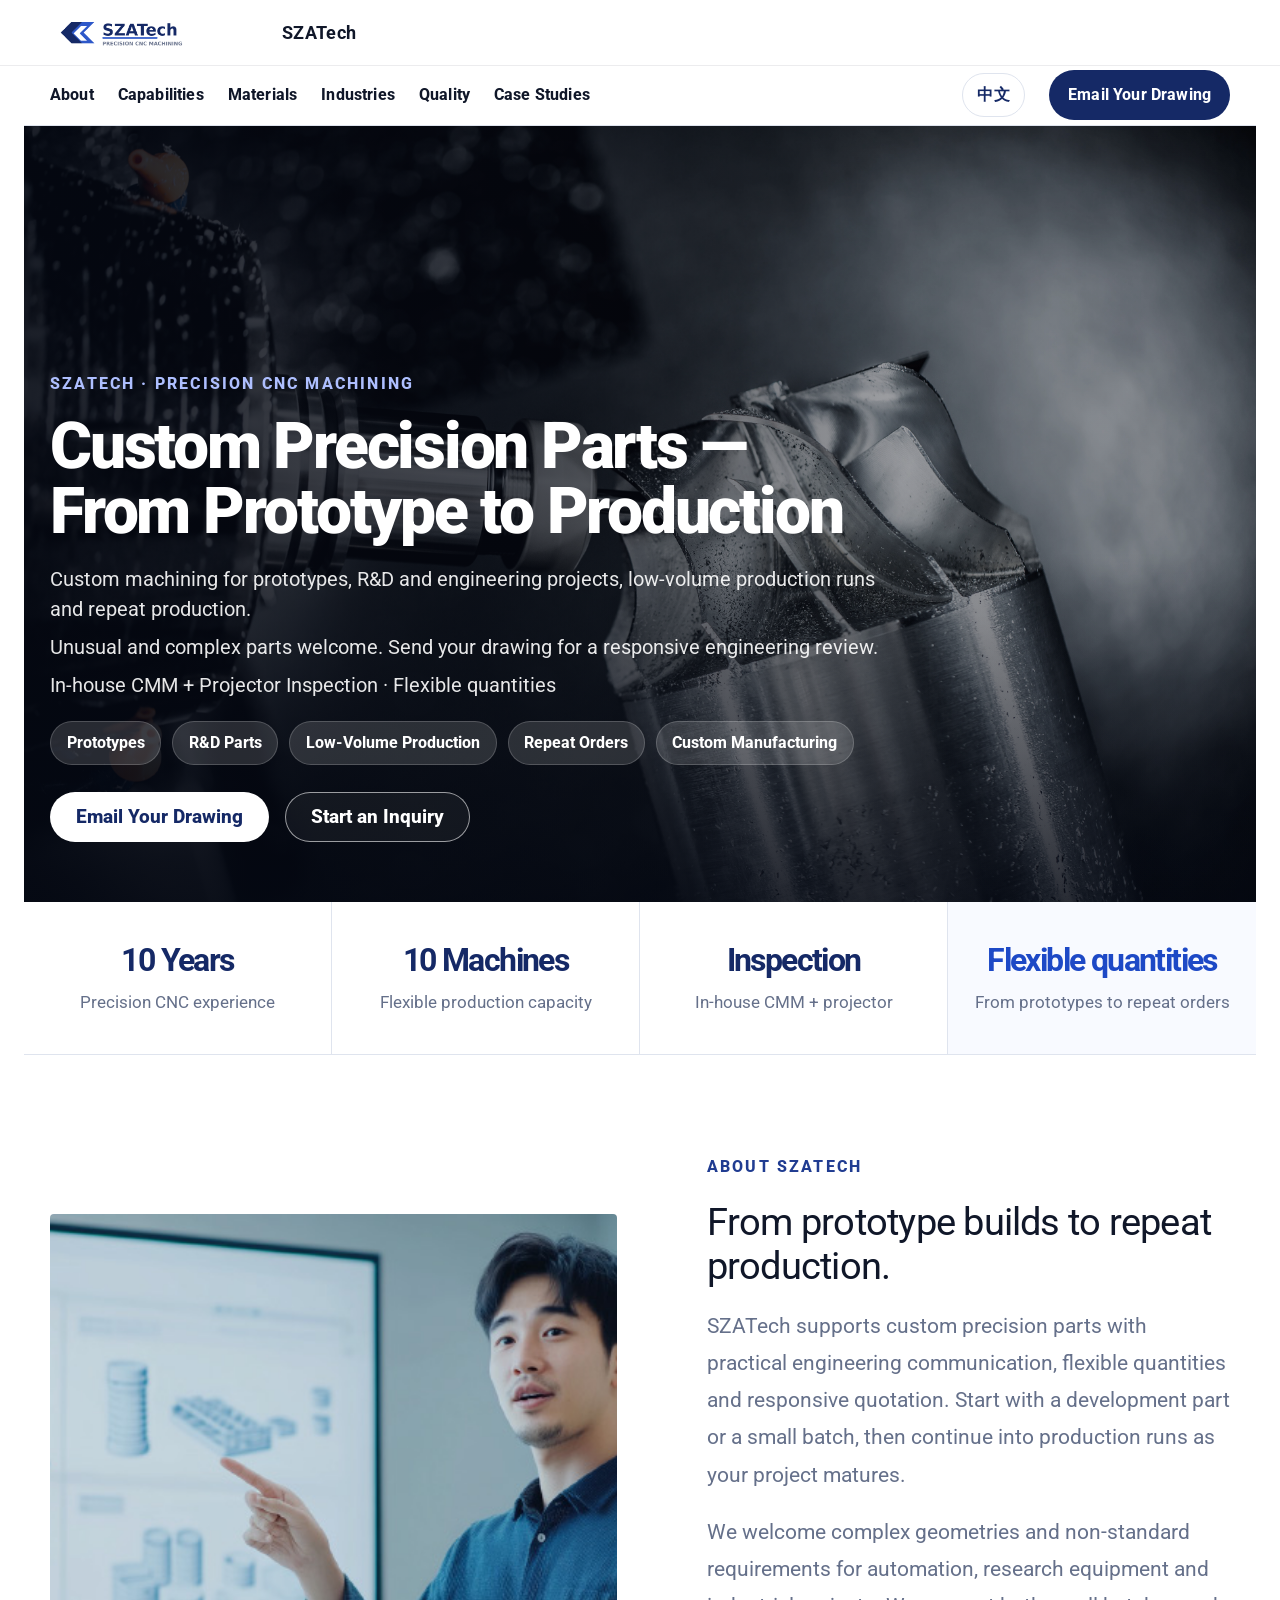
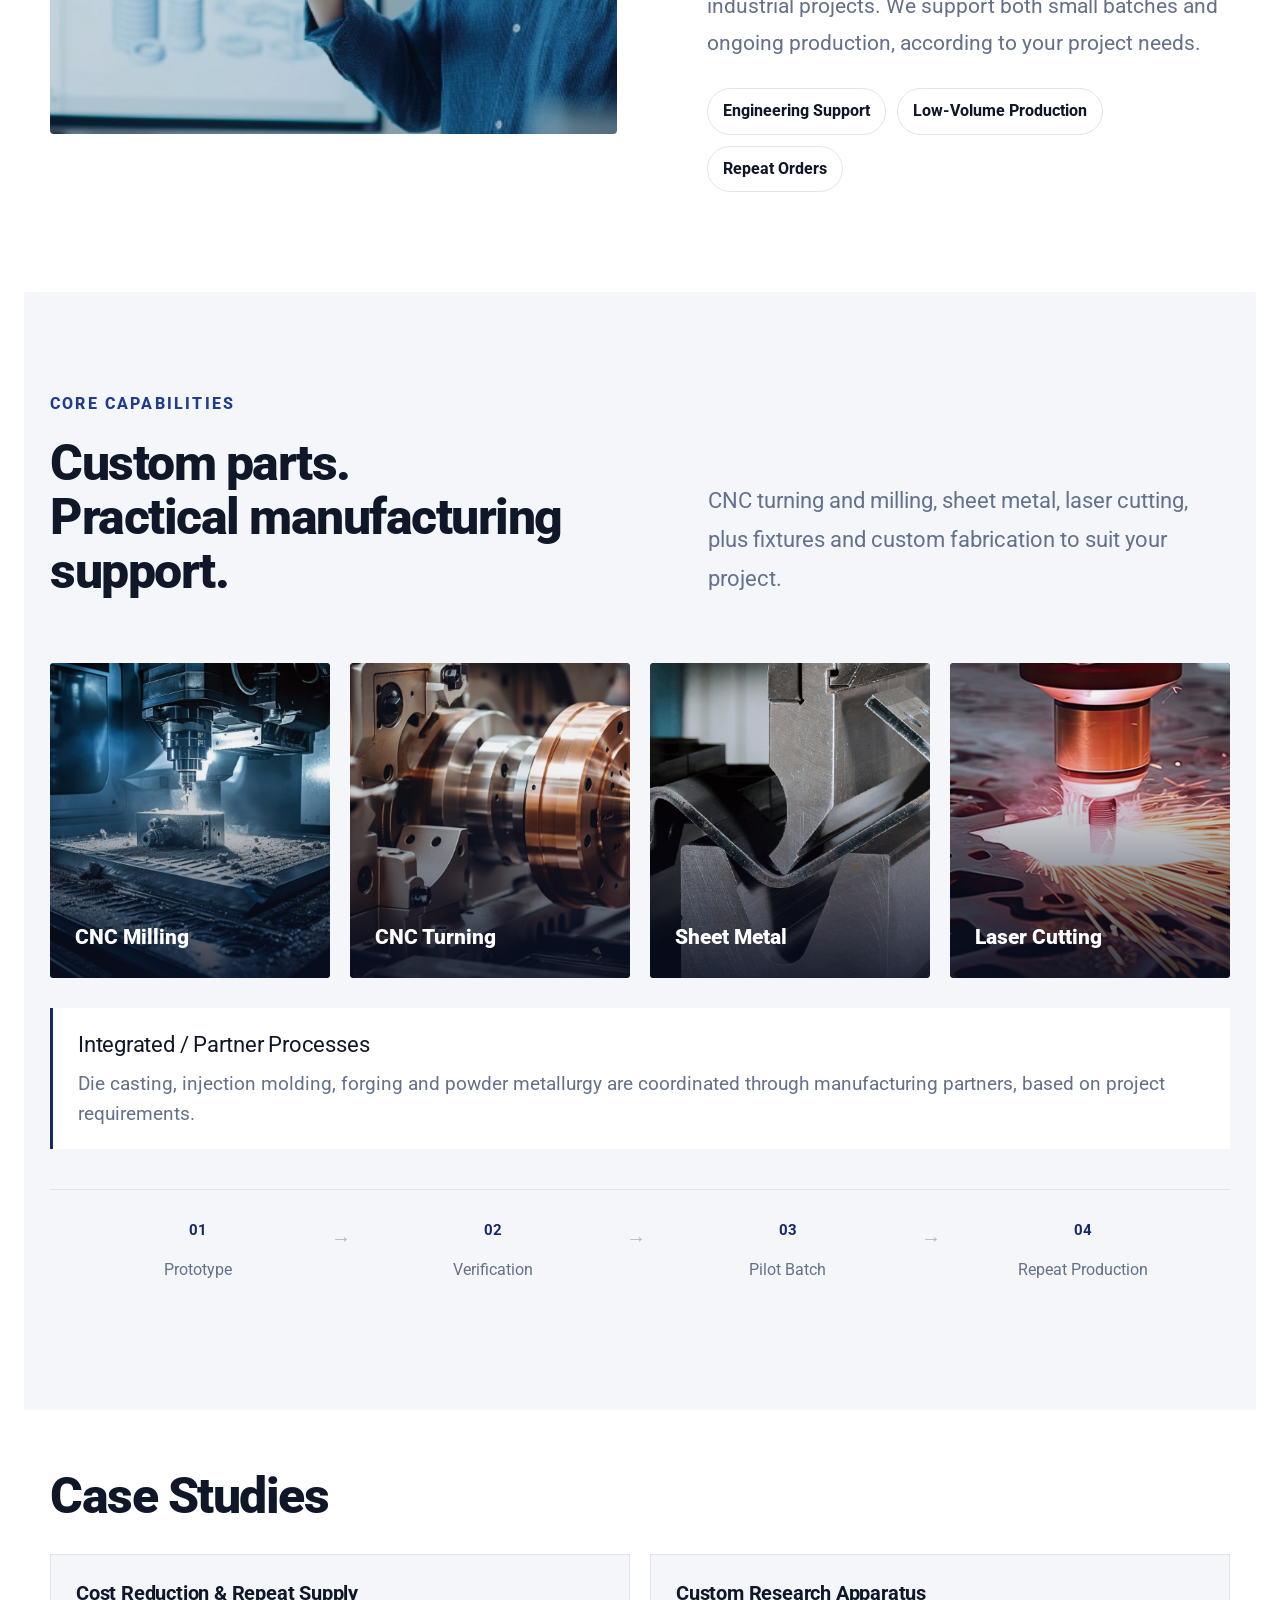
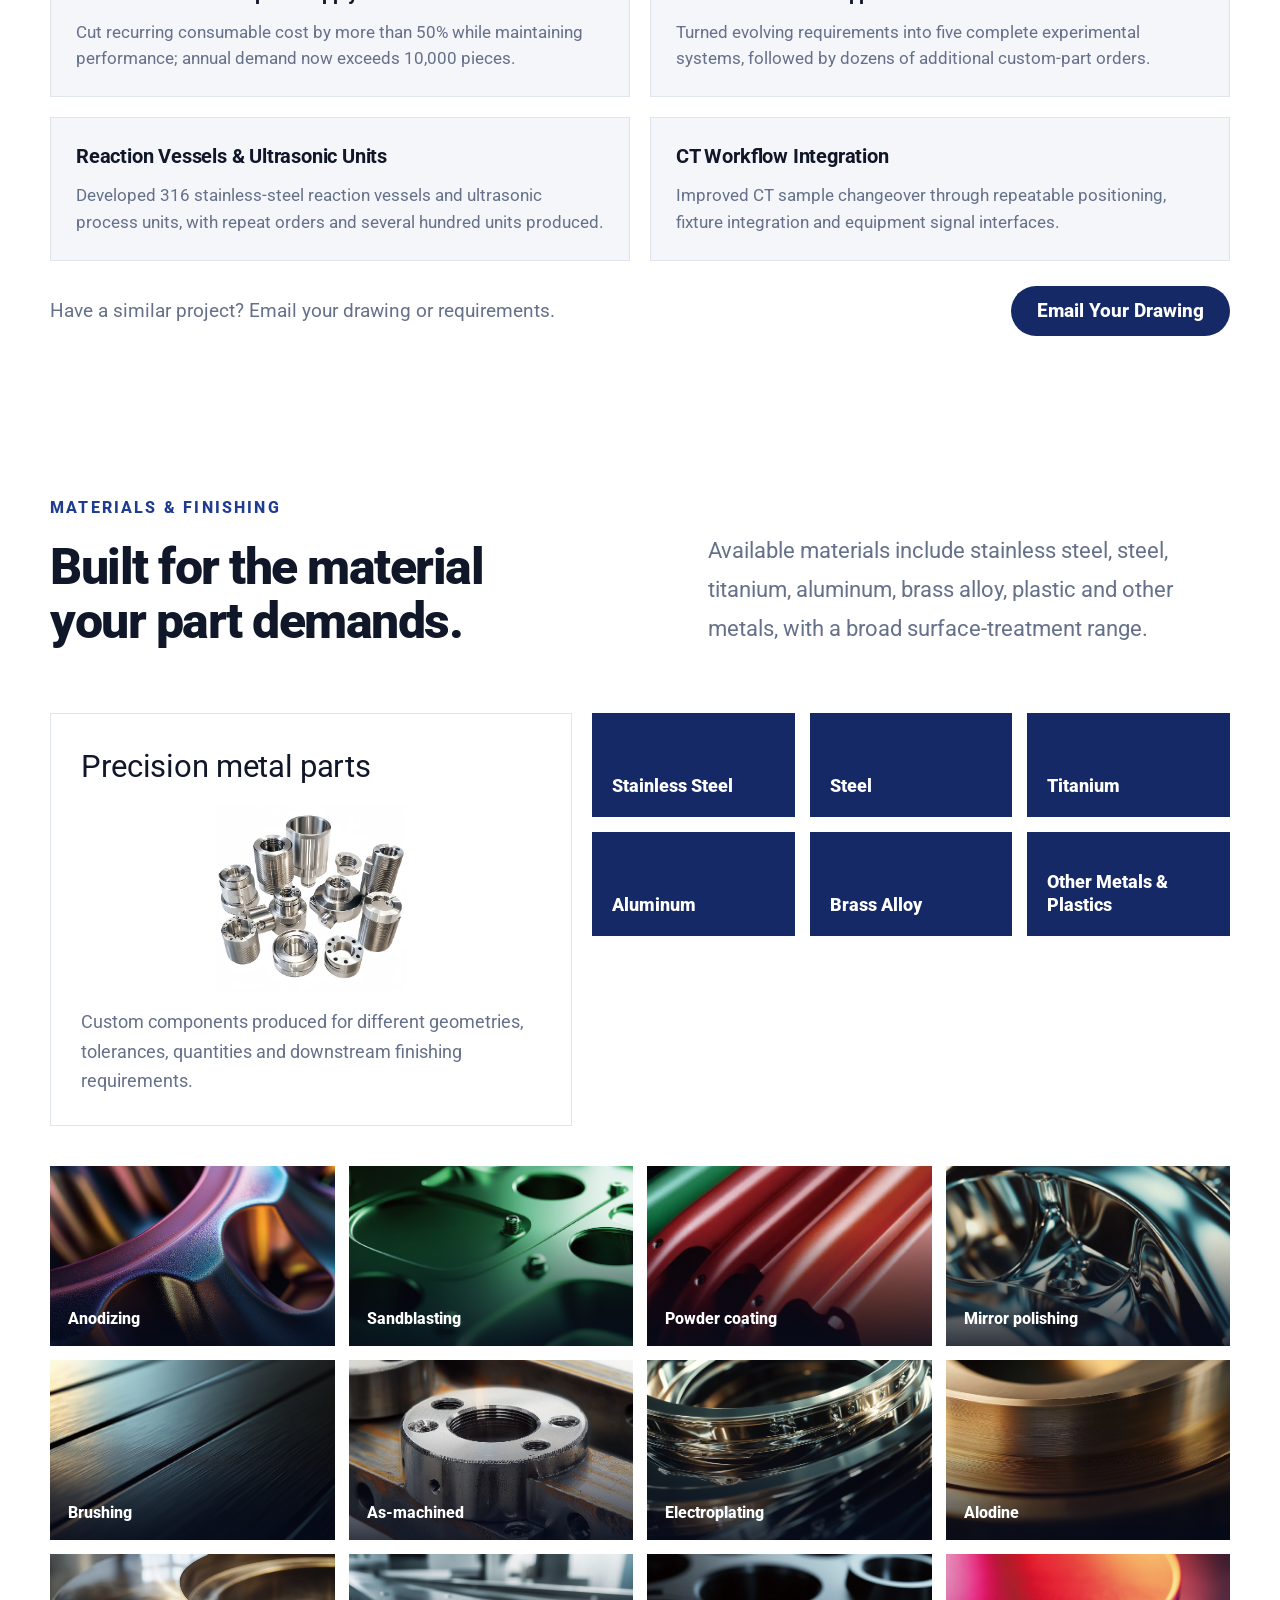
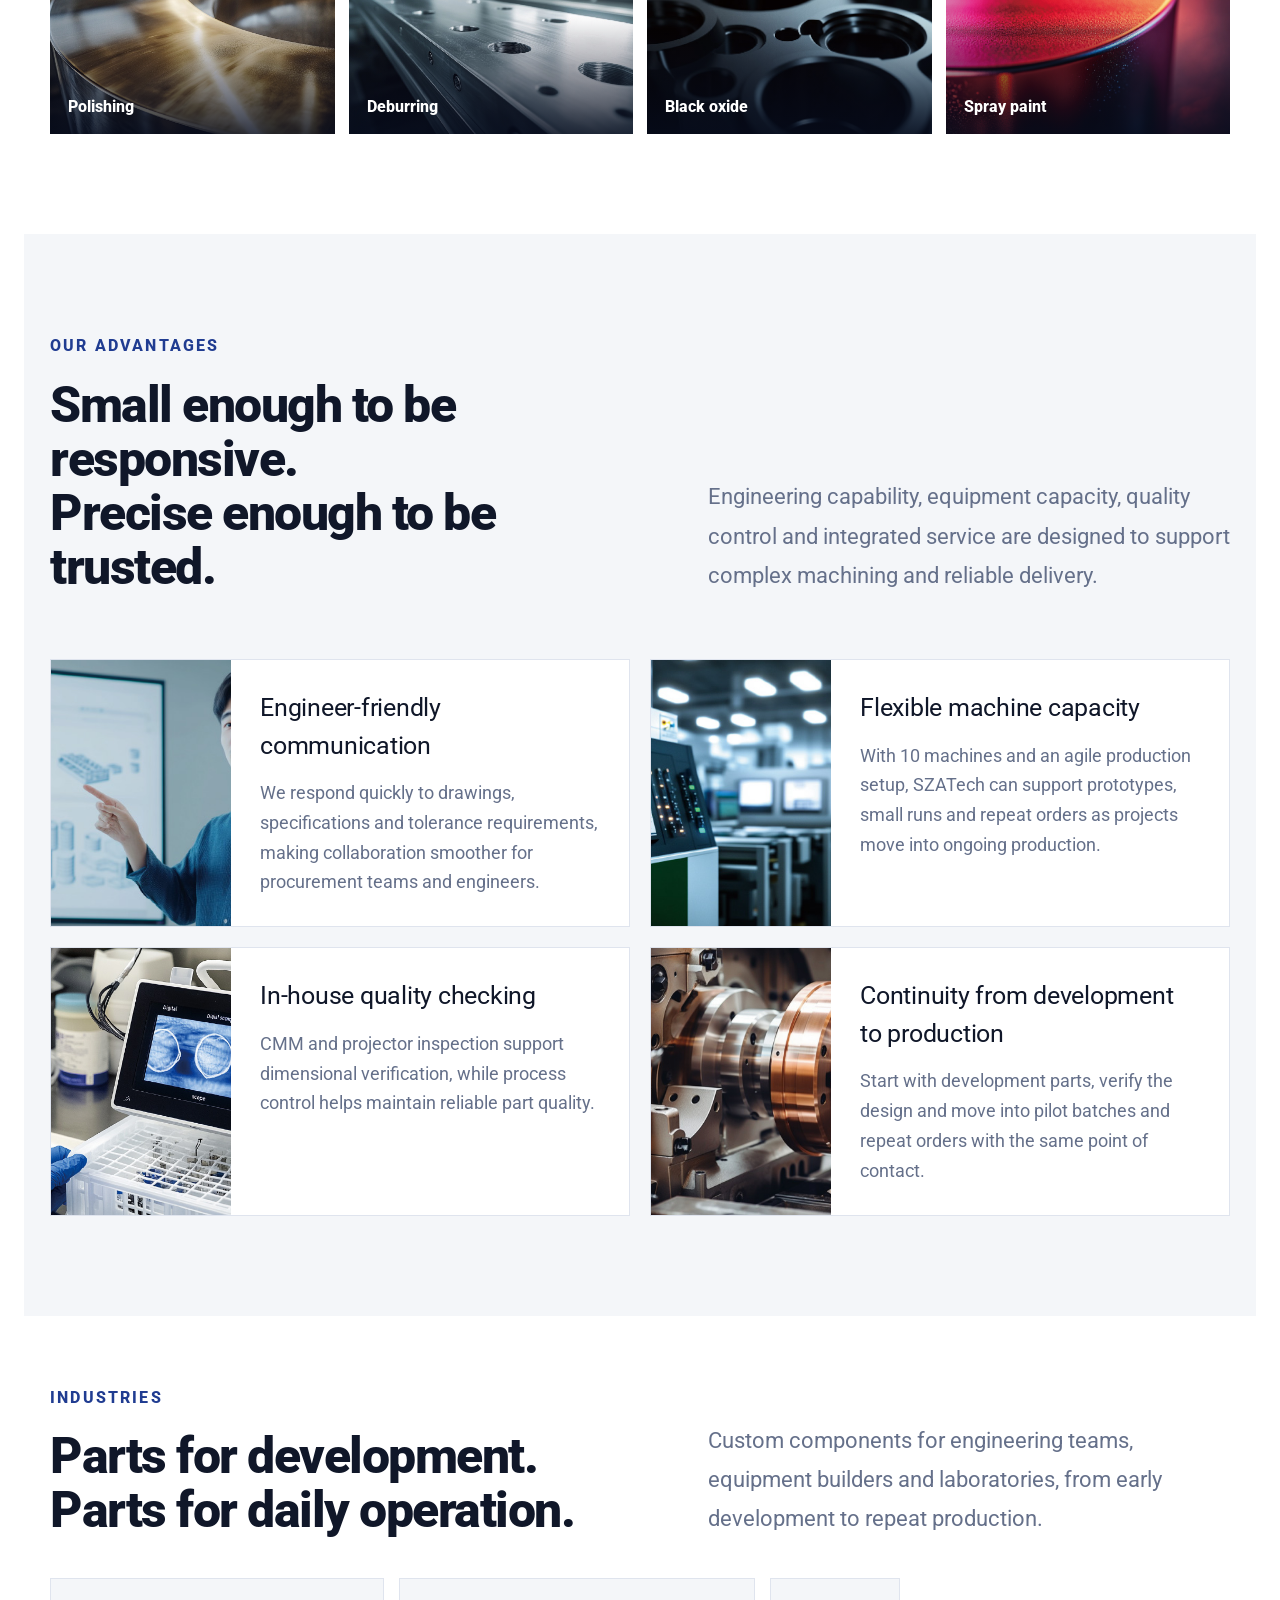
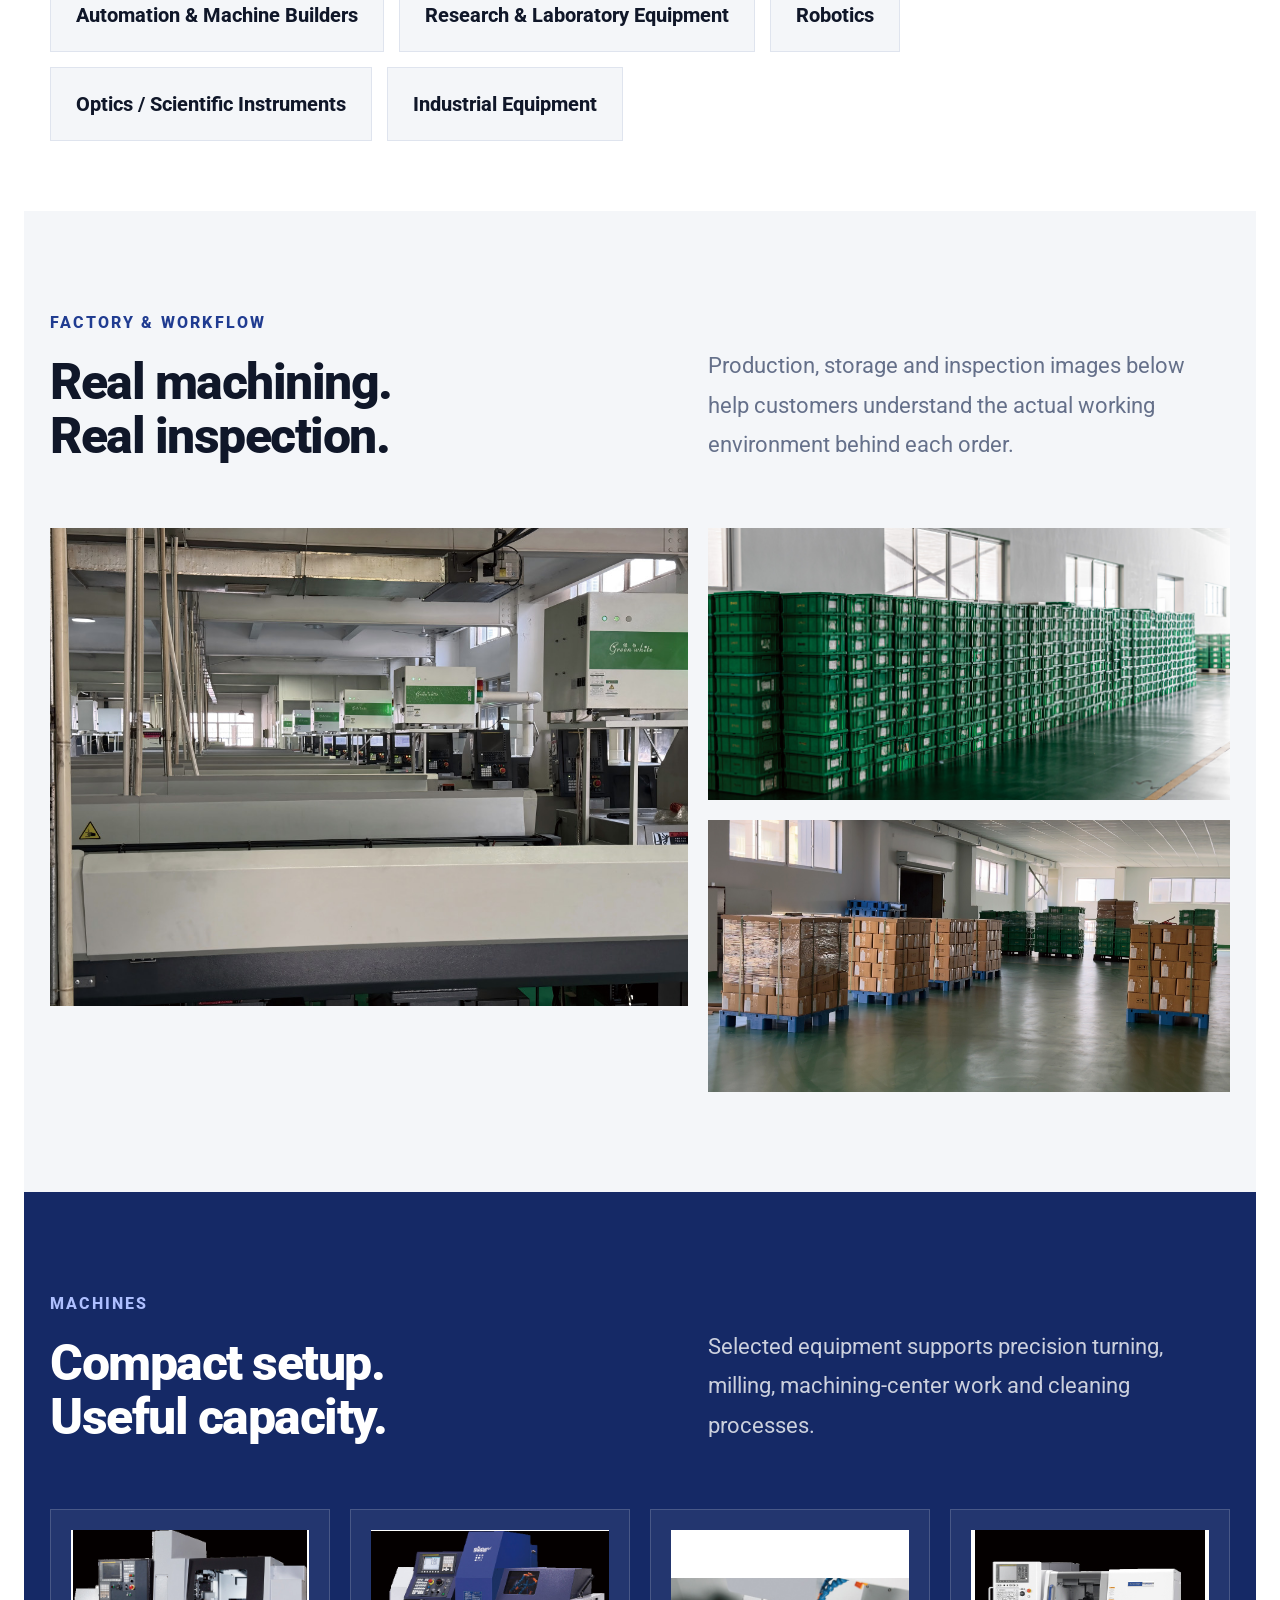
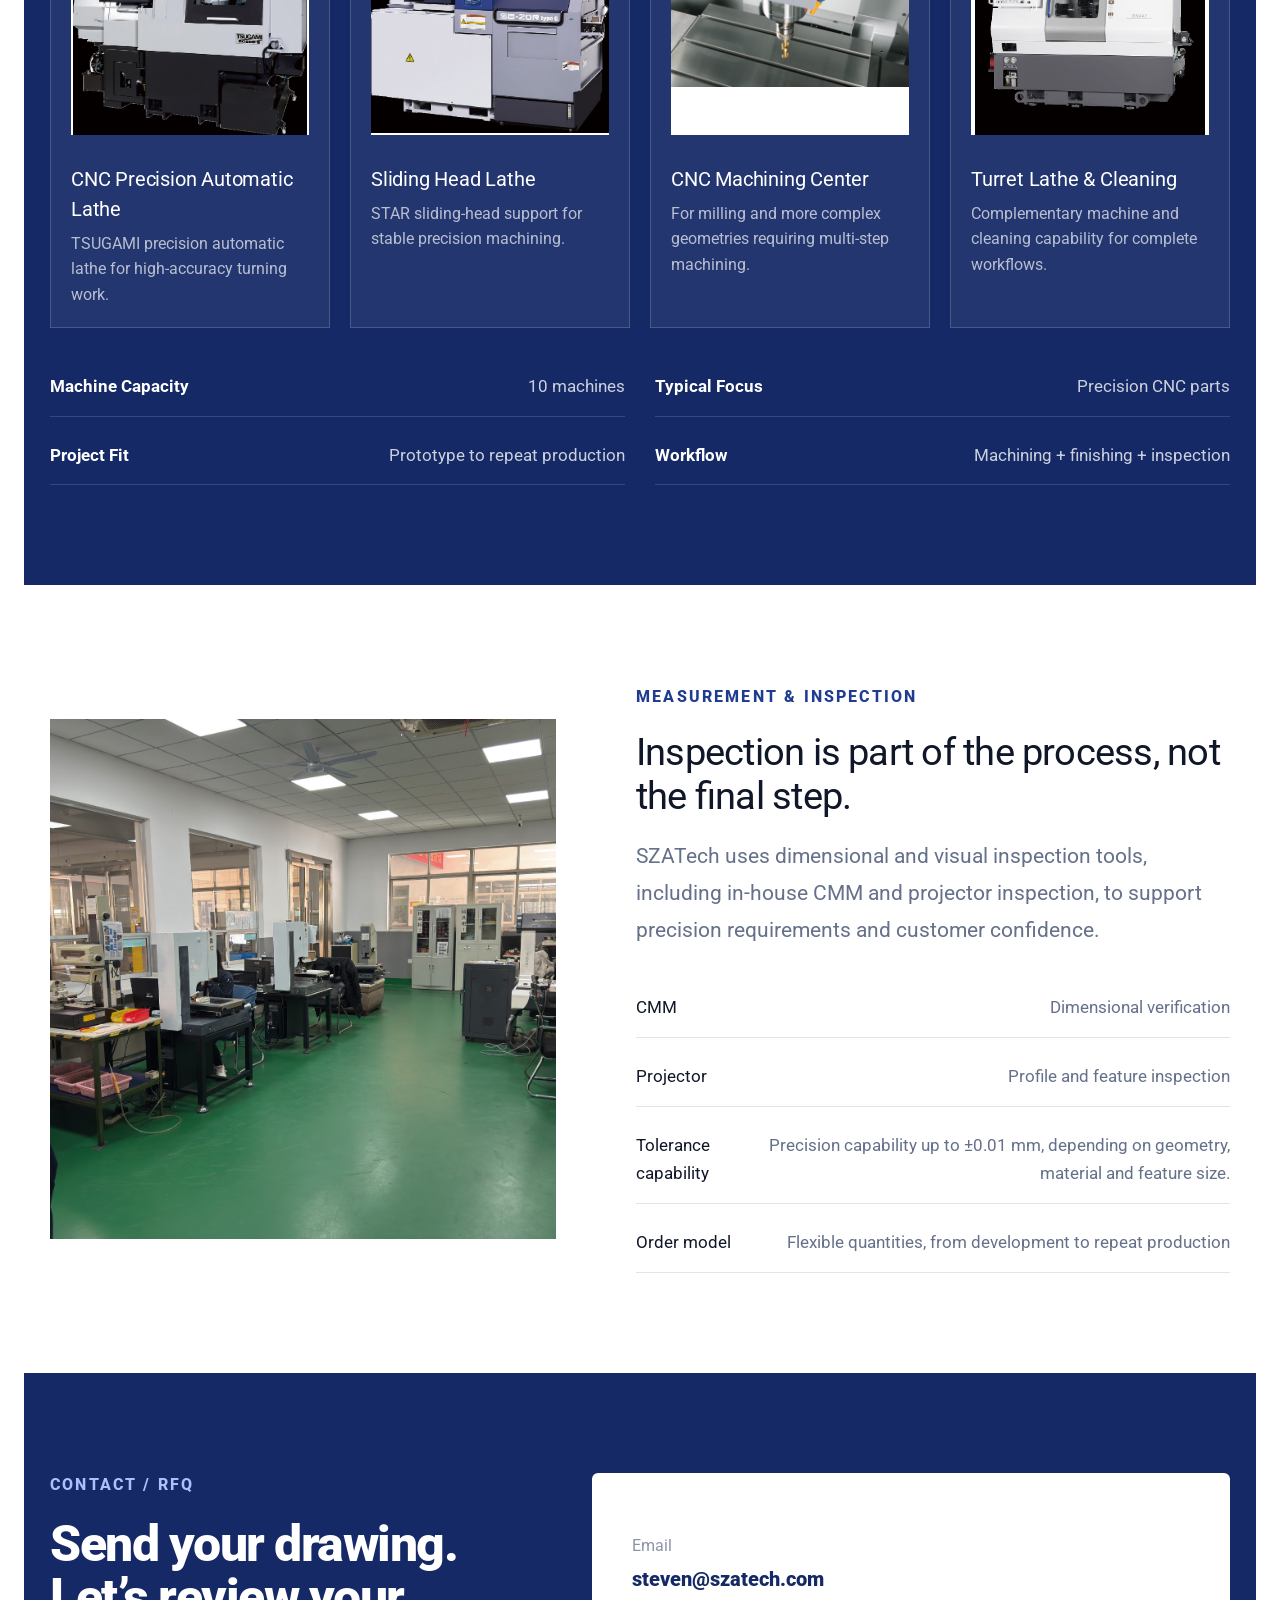
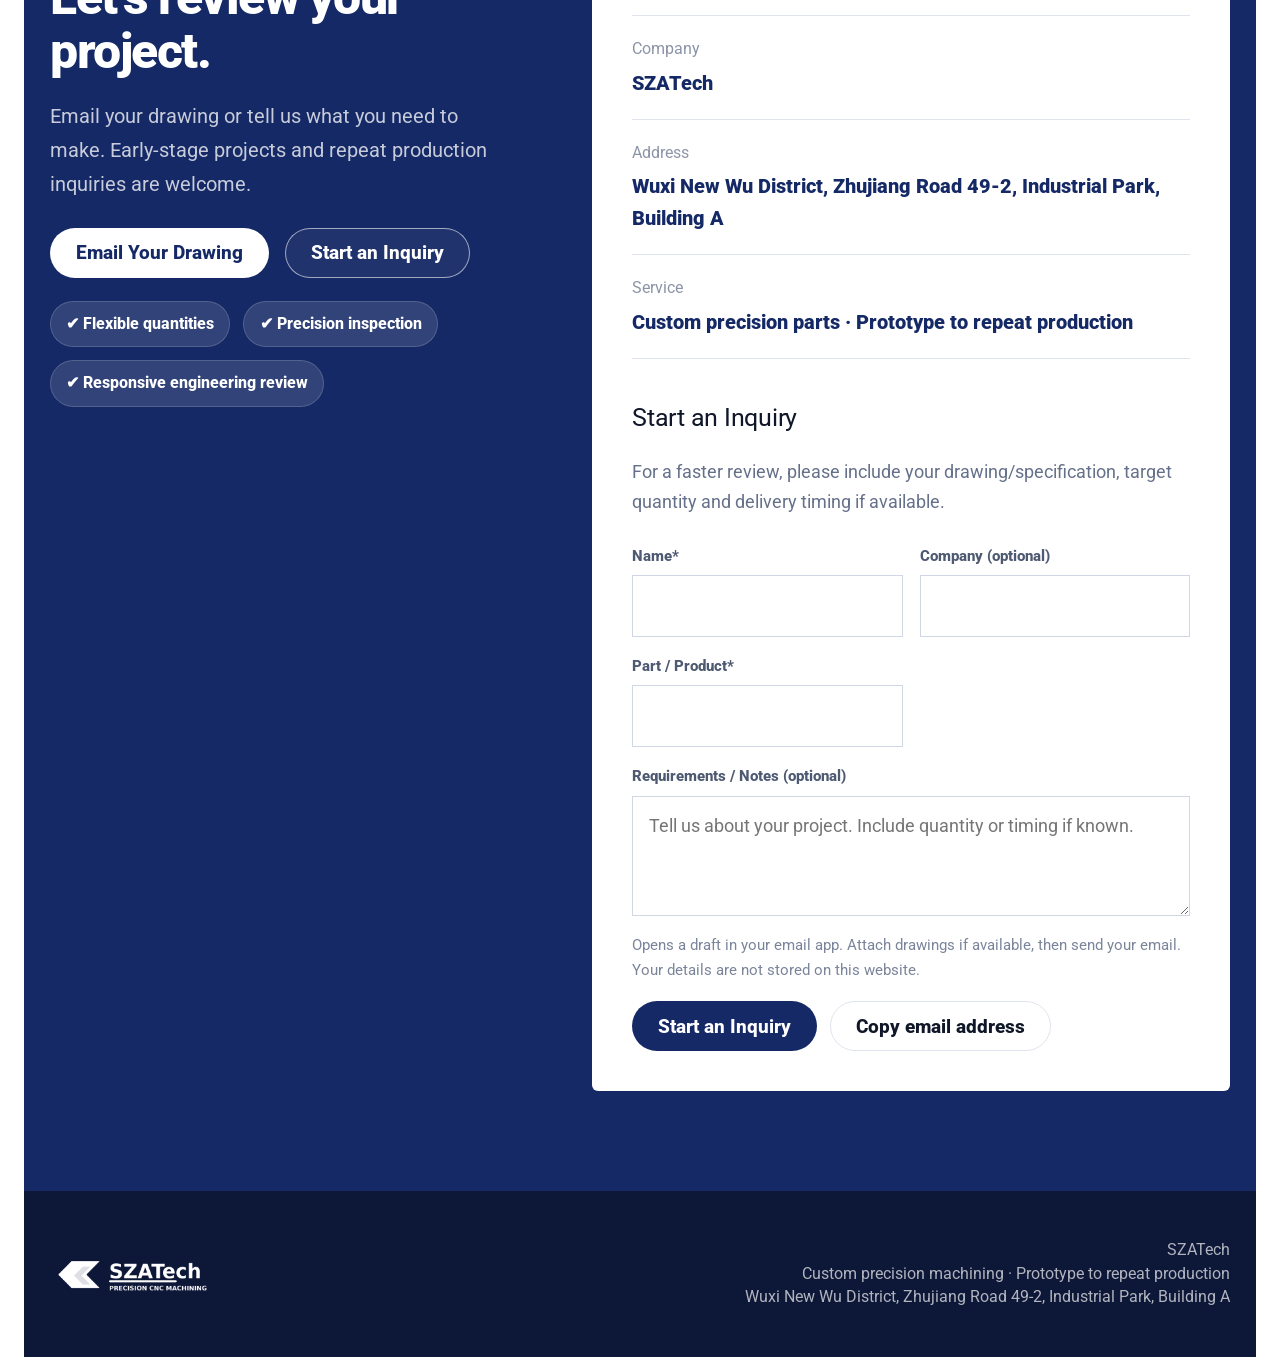
==== index.html @ aa409955 "Deployed aff93e8 with MkDocs version: 1.6.1" ====
<!doctype html>
<html lang="en" class="no-js">
  <head>
    
      <meta charset="utf-8">
      <meta name="viewport" content="width=device-width,initial-scale=1">
      
        <meta name="description" content="Custom precision machining for prototypes, low-volume production and repeat production. SZATech supports research, automation and industrial engineering projects, including complex custom parts.">
      
      
        <meta name="author" content="SZATech">
      
      
        <link rel="canonical" href="https://szatech.com/">
      
      
      
        <link rel="next" href="zh/">
      
      
        
      
      
      <link rel="icon" href="assets/images/logo.png">
      <meta name="generator" content="mkdocs-1.6.1, mkdocs-material-9.7.7">
    
    
      
        <title>SZATech</title>
      
    
    
      <link rel="stylesheet" href="assets/stylesheets/main.ec1eaa64.min.css">
      
        
        <link rel="stylesheet" href="assets/stylesheets/palette.ab4e12ef.min.css">
      
      


    
    
      
    
    
      
        
        
        <link rel="preconnect" href="https://fonts.gstatic.com" crossorigin>
        <link rel="stylesheet" href="https://fonts.googleapis.com/css?family=Roboto:300,300i,400,400i,700,700i%7CRoboto+Mono:400,400i,700,700i&display=fallback">
        <style>:root{--md-text-font:"Roboto";--md-code-font:"Roboto Mono"}</style>
      
    
    
      <link rel="stylesheet" href="assets/stylesheets/extra.css">
    
    <script>__md_scope=new URL(".",location),__md_hash=e=>[...e].reduce(((e,_)=>(e<<5)-e+_.charCodeAt(0)),0),__md_get=(e,_=localStorage,t=__md_scope)=>JSON.parse(_.getItem(t.pathname+"."+e)),__md_set=(e,_,t=localStorage,a=__md_scope)=>{try{t.setItem(a.pathname+"."+e,JSON.stringify(_))}catch(e){}}</script>
    
      

    
    
  </head>
  
  
    
    
      
    
    
    
    
    <body dir="ltr" data-md-color-scheme="default" data-md-color-primary="indigo" data-md-color-accent="indigo">
  
    
    <input class="md-toggle" data-md-toggle="drawer" type="checkbox" id="__drawer" autocomplete="off">
    <input class="md-toggle" data-md-toggle="search" type="checkbox" id="__search" autocomplete="off">
    <label class="md-overlay" for="__drawer"></label>
    <div data-md-component="skip">
      
    </div>
    <div data-md-component="announce">
      
    </div>
    
    
      

  

<header class="md-header md-header--shadow" data-md-component="header">
  <nav class="md-header__inner md-grid" aria-label="Header">
    <a href="." title="SZATech" class="md-header__button md-logo" aria-label="SZATech" data-md-component="logo">
      
  <img src="assets/images/logo.png" alt="logo">

    </a>
    <label class="md-header__button md-icon" for="__drawer">
      
      <svg xmlns="http://www.w3.org/2000/svg" viewBox="0 0 24 24"><path d="M3 6h18v2H3zm0 5h18v2H3zm0 5h18v2H3z"/></svg>
    </label>
    <div class="md-header__title" data-md-component="header-title">
      <div class="md-header__ellipsis">
        <div class="md-header__topic">
          <span class="md-ellipsis">
            SZATech
          </span>
        </div>
        <div class="md-header__topic" data-md-component="header-topic">
          <span class="md-ellipsis">
            
              Home
            
          </span>
        </div>
      </div>
    </div>
    
      
        <form class="md-header__option" data-md-component="palette">
  
    
    
    
    <input class="md-option" data-md-color-media="" data-md-color-scheme="default" data-md-color-primary="indigo" data-md-color-accent="indigo"  aria-hidden="true"  type="radio" name="__palette" id="__palette_0">
    
  
</form>
      
    
    
      <script>var palette=__md_get("__palette");if(palette&&palette.color){if("(prefers-color-scheme)"===palette.color.media){var media=matchMedia("(prefers-color-scheme: light)"),input=document.querySelector(media.matches?"[data-md-color-media='(prefers-color-scheme: light)']":"[data-md-color-media='(prefers-color-scheme: dark)']");palette.color.media=input.getAttribute("data-md-color-media"),palette.color.scheme=input.getAttribute("data-md-color-scheme"),palette.color.primary=input.getAttribute("data-md-color-primary"),palette.color.accent=input.getAttribute("data-md-color-accent")}for(var[key,value]of Object.entries(palette.color))document.body.setAttribute("data-md-color-"+key,value)}</script>
    
    
    
    
  </nav>
  
</header>
    
    <div class="md-container" data-md-component="container">
      
      
        
          
        
      
      <main class="md-main" data-md-component="main">
        <div class="md-main__inner md-grid">
          
            
              
              <div class="md-sidebar md-sidebar--primary" data-md-component="sidebar" data-md-type="navigation" >
                <div class="md-sidebar__scrollwrap">
                  <div class="md-sidebar__inner">
                    



<nav class="md-nav md-nav--primary" aria-label="Navigation" data-md-level="0">
  <label class="md-nav__title" for="__drawer">
    <a href="." title="SZATech" class="md-nav__button md-logo" aria-label="SZATech" data-md-component="logo">
      
  <img src="assets/images/logo.png" alt="logo">

    </a>
    SZATech
  </label>
  
  <ul class="md-nav__list" data-md-scrollfix>
    
      
      
  
  
    
  
  
  
    <li class="md-nav__item md-nav__item--active">
      
      <input class="md-nav__toggle md-toggle" type="checkbox" id="__toc">
      
      
      
      <a href="." class="md-nav__link md-nav__link--active">
        
  
  
  <span class="md-ellipsis">
    
  
    Home
  

    
  </span>
  
  

      </a>
      
    </li>
  

    
      
      
  
  
  
  
    
    
    
    
    
    <li class="md-nav__item md-nav__item--nested">
      
        
        
        <input class="md-nav__toggle md-toggle " type="checkbox" id="__nav_2" >
        
          
          <label class="md-nav__link" for="__nav_2" id="__nav_2_label" tabindex="0">
            
  
  
  <span class="md-ellipsis">
    
  
    Zh
  

    
  </span>
  
  

            <span class="md-nav__icon md-icon"></span>
          </label>
        
        <nav class="md-nav" data-md-level="1" aria-labelledby="__nav_2_label" aria-expanded="false">
          <label class="md-nav__title" for="__nav_2">
            <span class="md-nav__icon md-icon"></span>
            
  
    Zh
  

          </label>
          <ul class="md-nav__list" data-md-scrollfix>
            
              
                
  
  
  
  
    <li class="md-nav__item">
      <a href="zh/" class="md-nav__link">
        
  
  
  <span class="md-ellipsis">
    
  
    Index
  

    
  </span>
  
  

      </a>
    </li>
  

              
            
          </ul>
        </nav>
      
    </li>
  

    
  </ul>
</nav>
                  </div>
                </div>
              </div>
            
            
              
              <div class="md-sidebar md-sidebar--secondary" data-md-component="sidebar" data-md-type="toc" >
                <div class="md-sidebar__scrollwrap">
                  <div class="md-sidebar__inner">
                    

<nav class="md-nav md-nav--secondary" aria-label="Table of contents">
  
  
  
  
</nav>
                  </div>
                </div>
              </div>
            
          
          
            <div class="md-content" data-md-component="content">
              
              <article class="md-content__inner md-typeset">
                
                  



  <h1>Home</h1>

<div class="sza-shell">

<div class="sza-topnav">
  <div class="sza-container">
    <a href="#about">About</a>
    <a href="#capabilities">Capabilities</a>
    <a href="#materials">Materials</a>
    <a href="#industries">Industries</a>
    <a href="#quality">Quality</a>
    <a class="sza-case-link" href="#case-studies">Case Studies</a>
    <div class="sza-spacer"></div>
    <a class="sza-lang" href="zh/" aria-label="切换到中文">中文</a>
    <a class="sza-rfq" href="mailto:steven@szatech.com">Email Your Drawing</a>
  </div>
</div>

<section class="sza-hero">
  <img class="sza-hero-bg" src="assets/images/hero.jpg" alt="Precision CNC machining at SZATech">
  <div class="sza-hero-inner">
    <div class="sza-kicker sza-hero-kicker">SZATech · Precision CNC Machining</div>
    <h2>Custom Precision Parts —<br>From Prototype to Production</h2>
    <div class="sza-hero-banner">
      <p>Custom machining for prototypes, R&amp;D and engineering projects, low-volume production runs and repeat production.</p>
      <p>Unusual and complex parts welcome. Send your drawing for a responsive engineering review.</p>
      <p>In-house CMM + Projector Inspection · Flexible quantities</p>
    </div>
    <div class="sza-hero-tags"><span>Prototypes</span><span>R&amp;D Parts</span><span>Low-Volume Production</span><span>Repeat Orders</span><span>Custom Manufacturing</span></div>
    <div class="sza-actions"><a class="sza-btn sza-primary" href="mailto:steven@szatech.com">Email Your Drawing</a><a class="sza-btn sza-ghost" href="#inquiry">Start an Inquiry</a></div>
  </div>
</section>

<div class="sza-stats">
  <div class="sza-stat"><strong>10 Years</strong><span>Precision CNC experience</span></div>
  <div class="sza-stat"><strong>10 Machines</strong><span>Flexible production capacity</span></div>
  <div class="sza-stat"><strong>Inspection</strong><span>In-house CMM + projector</span></div>
  <div class="sza-stat sza-emphasis"><strong>Flexible quantities</strong><span>From prototypes to repeat orders</span></div>
</div>

<section id="about" class="sza-section">
  <div class="sza-container sza-split">
    <img src="assets/images/rd-team.jpg" alt="SZATech engineer introducing precision components">
    <div class="sza-copy"><div class="sza-kicker">About SZATech</div>
      <h3>From prototype builds to repeat production.</h3>
      <p>SZATech supports custom precision parts with practical engineering communication, flexible quantities and responsive quotation. Start with a development part or a small batch, then continue into production runs as your project matures.</p>
      <p>We welcome complex geometries and non-standard requirements for automation, research equipment and industrial projects. We support both small batches and ongoing production, according to your project needs.</p>
      <div class="sza-chip-row"><span class="sza-chip">Engineering Support</span><span class="sza-chip">Low-Volume Production</span><span class="sza-chip">Repeat Orders</span></div>
    </div>
  </div>
</section>

<section id="capabilities" class="sza-section sza-soft">
  <div class="sza-container">
    <div class="sza-section-head"><div><div class="sza-kicker">Core Capabilities</div><h2>Custom parts.<br>Practical manufacturing support.</h2></div><p class="sza-lead">CNC turning and milling, sheet metal, laser cutting, plus fixtures and custom fabrication to suit your project.</p></div>
    <div class="sza-cap-grid"><div class="sza-card"><img src="assets/images/cnc-milling.jpg" alt="CNC Milling"><span>CNC Milling</span></div><div class="sza-card"><img src="assets/images/cnc-turning.jpg" alt="CNC Turning"><span>CNC Turning</span></div><div class="sza-card"><img src="assets/images/sheet-metal.jpg" alt="Sheet Metal"><span>Sheet Metal</span></div><div class="sza-card"><img src="assets/images/laser-cutting.jpg" alt="Laser Cutting"><span>Laser Cutting</span></div></div>
    <div class="sza-partner-processes"><h3>Integrated / Partner Processes</h3><p>Die casting, injection molding, forging and powder metallurgy are coordinated through manufacturing partners, based on project requirements.</p></div>
    <div class="sza-process" aria-label="From development to production"><div class="sza-step"><b>01</b><span>Prototype</span></div><div class="sza-step"><b>02</b><span>Verification</span></div><div class="sza-step"><b>03</b><span>Pilot Batch</span></div><div class="sza-step"><b>04</b><span>Repeat Production</span></div></div>
  </div>
</section>

<section id="case-studies" class="sza-section" aria-labelledby="case-studies-title">
  <div class="sza-container">
    <h2 id="case-studies-title">Case Studies</h2>
    <div class="sza-case-grid">
      <article class="sza-case-card"><h3>Cost Reduction &amp; Repeat Supply</h3><p>Cut recurring consumable cost by more than 50% while maintaining performance; annual demand now exceeds 10,000 pieces.</p></article>
      <article class="sza-case-card"><h3>Custom Research Apparatus</h3><p>Turned evolving requirements into five complete experimental systems, followed by dozens of additional custom-part orders.</p></article>
      <article class="sza-case-card"><h3>Reaction Vessels &amp; Ultrasonic Units</h3><p>Developed 316 stainless-steel reaction vessels and ultrasonic process units, with repeat orders and several hundred units produced.</p></article>
      <article class="sza-case-card"><h3>CT Workflow Integration</h3><p>Improved CT sample changeover through repeatable positioning, fixture integration and equipment signal interfaces.</p></article>
    </div>
    <div class="sza-case-cta"><p>Have a similar project? Email your drawing or requirements.</p><a class="sza-btn sza-blue-button" href="mailto:steven@szatech.com">Email Your Drawing</a></div>
  </div>
</section>

<section id="materials" class="sza-section">
  <div class="sza-container">
    <div class="sza-section-head">
      <div><div class="sza-kicker">Materials &amp; finishing</div><h2>Built for the material<br>your part demands.</h2></div>
      <p class="sza-lead">Available materials include stainless steel, steel, titanium, aluminum, brass alloy, plastic and other metals, with a broad surface-treatment range.</p>
    </div>
    <div class="sza-materials">
      <div class="sza-parts-feature"><h3>Precision metal parts</h3><img src="assets/images/parts-stainless.jpg" alt="Stainless steel precision parts"><p>Custom components produced for different geometries, tolerances, quantities and downstream finishing requirements.</p></div>
      <div class="sza-material-list"><div class="sza-material-box">Stainless Steel</div><div class="sza-material-box">Steel</div><div class="sza-material-box">Titanium</div><div class="sza-material-box">Aluminum</div><div class="sza-material-box">Brass Alloy</div><div class="sza-material-box">Other Metals &amp; Plastics</div></div>
    </div>
    <div style="height:2rem"></div>
    <div class="sza-finish-grid">
      <div class="sza-finish"><img src="assets/images/finish-anodizing.jpg" alt="Anodizing"><span>Anodizing</span></div><div class="sza-finish"><img src="assets/images/finish-sandblasting.jpg" alt="Sandblasting"><span>Sandblasting</span></div><div class="sza-finish"><img src="assets/images/finish-powder.jpg" alt="Powder coating"><span>Powder coating</span></div><div class="sza-finish"><img src="assets/images/finish-mirror.jpg" alt="Mirror polishing"><span>Mirror polishing</span></div>
      <div class="sza-finish"><img src="assets/images/finish-brushing.jpg" alt="Brushing"><span>Brushing</span></div><div class="sza-finish"><img src="assets/images/finish-machined.jpg" alt="As machined"><span>As-machined</span></div><div class="sza-finish"><img src="assets/images/finish-electroplating.jpg" alt="Electroplating"><span>Electroplating</span></div><div class="sza-finish"><img src="assets/images/finish-alodine.jpg" alt="Alodine"><span>Alodine</span></div>
      <div class="sza-finish"><img src="assets/images/finish-polishing.jpg" alt="Polishing"><span>Polishing</span></div><div class="sza-finish"><img src="assets/images/finish-deburring.jpg" alt="Deburring"><span>Deburring</span></div><div class="sza-finish"><img src="assets/images/finish-black-oxide.jpg" alt="Black oxide"><span>Black oxide</span></div><div class="sza-finish"><img src="assets/images/finish-spray-paint.jpg" alt="Spray paint"><span>Spray paint</span></div>
    </div>
  </div>
</section>

<section class="sza-section sza-soft">
  <div class="sza-container">
    <div class="sza-section-head"><div><div class="sza-kicker">Our advantages</div><h2>Small enough to be responsive.<br>Precise enough to be trusted.</h2></div><p class="sza-lead">Engineering capability, equipment capacity, quality control and integrated service are designed to support complex machining and reliable delivery.</p></div>
    <div class="sza-advantages">
      <div class="sza-adv"><img src="assets/images/rd-team.jpg" alt="Engineer"><div><h3>Engineer-friendly communication</h3><p>We respond quickly to drawings, specifications and tolerance requirements, making collaboration smoother for procurement teams and engineers.</p></div></div>
      <div class="sza-adv"><img src="assets/images/equipment-cluster.jpg" alt="Equipment"><div><h3>Flexible machine capacity</h3><p>With 10 machines and an agile production setup, SZATech can support prototypes, small runs and repeat orders as projects move into ongoing production.</p></div></div>
      <div class="sza-adv"><img src="assets/images/quality-control.jpg" alt="Quality inspection"><div><h3>In-house quality checking</h3><p>CMM and projector inspection support dimensional verification, while process control helps maintain reliable part quality.</p></div></div>
      <div class="sza-adv"><img src="assets/images/cnc-turning.jpg" alt="Machining"><div><h3>Continuity from development to production</h3><p>Start with development parts, verify the design and move into pilot batches and repeat orders with the same point of contact.</p></div></div>
    </div>
  </div>
</section>

<section id="industries" class="sza-section">
  <div class="sza-container"><div class="sza-section-head"><div><div class="sza-kicker">Industries</div><h2>Parts for development.<br>Parts for daily operation.</h2></div><p class="sza-lead">Custom components for engineering teams, equipment builders and laboratories, from early development to repeat production.</p></div>
    <div class="sza-industry-list"><div>Automation &amp; Machine Builders</div><div>Research &amp; Laboratory Equipment</div><div>Robotics</div><div>Optics / Scientific Instruments</div><div>Industrial Equipment</div></div>
  </div>
</section>

<section class="sza-section sza-soft">
  <div class="sza-container">
    <div class="sza-section-head"><div><div class="sza-kicker">Factory &amp; workflow</div><h2>Real machining.<br>Real inspection.</h2></div><p class="sza-lead">Production, storage and inspection images below help customers understand the actual working environment behind each order.</p></div>
    <div class="sza-gallery"><img class="sza-gallery-main" src="assets/images/workshop.jpg" alt="SZATech production workshop"><div class="sza-gallery-stack"><img src="assets/images/warehouse.jpg" alt="SZATech storage warehouse"><img src="assets/images/warehouse-boxes.jpg" alt="Packed goods in warehouse"></div></div>
  </div>
</section>

<section class="sza-section sza-dark">
  <div class="sza-container">
    <div class="sza-section-head"><div><div class="sza-kicker" style="color:#aebfff">Machines</div><h2>Compact setup.<br>Useful capacity.</h2></div><p class="sza-lead">Selected equipment supports precision turning, milling, machining-center work and cleaning processes.</p></div>
    <div class="sza-equipment-grid">
      <div class="sza-equipment"><img src="assets/images/equipment-tsugami.jpg" alt="CNC automatic lathe"><h3>CNC Precision Automatic Lathe</h3><p>TSUGAMI precision automatic lathe for high-accuracy turning work.</p></div>
      <div class="sza-equipment"><img src="assets/images/equipment-star.jpg" alt="STAR lathe"><h3>Sliding Head Lathe</h3><p>STAR sliding-head support for stable precision machining.</p></div>
      <div class="sza-equipment"><img src="assets/images/equipment-machining-center.jpg" alt="Machining center"><h3>CNC Machining Center</h3><p>For milling and more complex geometries requiring multi-step machining.</p></div>
      <div class="sza-equipment"><img src="assets/images/equipment-miyano.jpg" alt="Miyano turret lathe"><h3>Turret Lathe &amp; Cleaning</h3><p>Complementary machine and cleaning capability for complete workflows.</p></div>
    </div>
    <div class="sza-equipment-table">
      <div class="sza-equipment-row"><b>Machine Capacity</b><span>10 machines</span></div>
      <div class="sza-equipment-row"><b>Typical Focus</b><span>Precision CNC parts</span></div>
      <div class="sza-equipment-row"><b>Project Fit</b><span>Prototype to repeat production</span></div>
      <div class="sza-equipment-row"><b>Workflow</b><span>Machining + finishing + inspection</span></div>
    </div>
  </div>
</section>

<section id="quality" class="sza-section">
  <div class="sza-container sza-quality">
    <img src="assets/images/inspection-room.jpg" alt="SZATech inspection room">
    <div class="sza-copy"><div class="sza-kicker">Measurement &amp; inspection</div><h3>Inspection is part of the process, not the final step.</h3><p>SZATech uses dimensional and visual inspection tools, including in-house CMM and projector inspection, to support precision requirements and customer confidence.</p>
      <div class="sza-quality-list">
        <div class="sza-quality-row"><span>CMM</span><span>Dimensional verification</span></div>
        <div class="sza-quality-row"><span>Projector</span><span>Profile and feature inspection</span></div>
        <div class="sza-quality-row"><span>Tolerance capability</span><span>Precision capability up to ±0.01 mm, depending on geometry, material and feature size.</span></div>
        <div class="sza-quality-row"><span>Order model</span><span>Flexible quantities, from development to repeat production</span></div>
      </div>
    </div>
  </div>
</section>



<section id="contact" class="sza-section sza-contact">
  <div class="sza-container sza-contact-grid">
    <div><div class="sza-kicker" style="color:#aebfff">Contact / RFQ</div><h2>Send your drawing.<br>Let’s review your project.</h2><p>Email your drawing or tell us what you need to make. Early-stage projects and repeat production inquiries are welcome.</p><div class="sza-actions"><a class="sza-btn sza-primary" href="mailto:steven@szatech.com">Email Your Drawing</a><a class="sza-btn sza-ghost" href="#inquiry">Start an Inquiry</a></div><div class="sza-contact-promise"><span>✔ Flexible quantities</span><span>✔ Precision inspection</span><span>✔ Responsive engineering review</span></div></div>
    <div class="sza-contact-card">
      <div class="sza-contact-item"><small>Email</small><a href="mailto:steven@szatech.com">steven@szatech.com</a></div>
      <div class="sza-contact-item"><small>Company</small><strong>SZATech</strong></div>
      <div class="sza-contact-item"><small>Address</small><strong>Wuxi New Wu District, Zhujiang Road 49-2, Industrial Park, Building A</strong></div>
      <div class="sza-contact-item"><small>Service</small><strong>Custom precision parts · Prototype to repeat production</strong></div>
      <h3 id="inquiry">Start an Inquiry</h3>
      <p id="inquiry-help" class="sza-inquiry-help">For a faster review, please include your drawing/specification, target quantity and delivery timing if available.</p>
      <form class="sza-form" aria-describedby="inquiry-help inquiry-note" onsubmit="return openSzaInquiry(event, 'en')">
        <div class="sza-field"><label for="rfq-name">Name*</label><input id="rfq-name" name="name" required autocomplete="name"></div><div class="sza-field"><label for="rfq-company">Company (optional)</label><input id="rfq-company" name="company" autocomplete="organization"></div><div class="sza-field"><label for="rfq-product">Part / Product*</label><input id="rfq-product" name="product" required></div>
        <div class="sza-field sza-full"><label for="rfq-message">Requirements / Notes (optional)</label><textarea id="rfq-message" name="message" placeholder="Tell us about your project. Include quantity or timing if known."></textarea></div>
        <p id="inquiry-note" class="sza-form-note">Opens a draft in your email app. Attach drawings if available, then send your email. Your details are not stored on this website.</p>
        <div class="sza-form-actions"><button type="submit" class="sza-btn sza-blue-button">Start an Inquiry</button><button type="button" class="sza-btn sza-outline" data-copied="Email copied" onclick="copySzaEmail(this)">Copy email address</button></div>
      </form>
    </div>
  </div>
</section>

<div class="sza-footerbar"><div class="sza-container"><img src="assets/images/logo.png" alt="SZATech"><p>SZATech<br>Custom precision machining · Prototype to repeat production<br>Wuxi New Wu District, Zhujiang Road 49-2, Industrial Park, Building A</p></div></div>

</div>












                
              </article>
            </div>
          
          
<script>var target=document.getElementById(location.hash.slice(1));target&&target.name&&(target.checked=target.name.startsWith("__tabbed_"))</script>
        </div>
        
          <button type="button" class="md-top md-icon" data-md-component="top" hidden>
  
  <svg xmlns="http://www.w3.org/2000/svg" viewBox="0 0 24 24"><path d="M13 20h-2V8l-5.5 5.5-1.42-1.42L12 4.16l7.92 7.92-1.42 1.42L13 8z"/></svg>
  Back to top
</button>
        
      </main>
      
        <footer class="md-footer">
  
  <div class="md-footer-meta md-typeset">
    <div class="md-footer-meta__inner md-grid">
      <div class="md-copyright">
  
    <div class="md-copyright__highlight">
      Copyright © SZATech
    </div>
  
  
</div>
      
    </div>
  </div>
</footer>
      
    </div>
    <div class="md-dialog" data-md-component="dialog">
      <div class="md-dialog__inner md-typeset"></div>
    </div>
    
    
    
      
      
      <script id="__config" type="application/json">{"annotate": null, "base": ".", "features": ["navigation.top", "content.tooltips"], "search": "assets/javascripts/workers/search.2c215733.min.js", "tags": null, "translations": {"clipboard.copied": "Copied to clipboard", "clipboard.copy": "Copy to clipboard", "search.result.more.one": "1 more on this page", "search.result.more.other": "# more on this page", "search.result.none": "No matching documents", "search.result.one": "1 matching document", "search.result.other": "# matching documents", "search.result.placeholder": "Type to start searching", "search.result.term.missing": "Missing", "select.version": "Select version"}, "version": null}</script>
    
    
      <script src="assets/javascripts/bundle.d7400e89.min.js"></script>
      
        <script src="assets/javascripts/site.js"></script>
      
    
  </body>
</html>
---- assets/stylesheets/main.ec1eaa64.min.css ----
@charset "UTF-8";html{-webkit-text-size-adjust:none;-moz-text-size-adjust:none;text-size-adjust:none;box-sizing:border-box}*,:after,:before{box-sizing:inherit}@media (prefers-reduced-motion){*,:after,:before{transition:none!important}}body{margin:0}a,button,input,label{-webkit-tap-highlight-color:transparent}a{color:inherit;text-decoration:none}hr{border:0;box-sizing:initial;display:block;height:.05rem;overflow:visible;padding:0}small{font-size:80%}sub,sup{line-height:1em}img{border-style:none}table{border-collapse:initial;border-spacing:0}td,th{font-weight:400;vertical-align:top}button{background:#0000;border:0;font-family:inherit;font-size:inherit;margin:0;padding:0}input{border:0;outline:none}:root{--md-primary-fg-color:#4051b5;--md-primary-fg-color--light:#5d6cc0;--md-primary-fg-color--dark:#303fa1;--md-primary-bg-color:#fff;--md-primary-bg-color--light:#ffffffb3;--md-accent-fg-color:#526cfe;--md-accent-fg-color--transparent:#526cfe1a;--md-accent-bg-color:#fff;--md-accent-bg-color--light:#ffffffb3}[data-md-color-scheme=default]{color-scheme:light}[data-md-color-scheme=default] img[src$="#gh-dark-mode-only"],[data-md-color-scheme=default] img[src$="#only-dark"]{display:none}:root,[data-md-color-scheme=default]{--md-hue:225deg;--md-default-fg-color:#000000de;--md-default-fg-color--light:#0000008a;--md-default-fg-color--lighter:#00000052;--md-default-fg-color--lightest:#00000012;--md-default-bg-color:#fff;--md-default-bg-color--light:#ffffffb3;--md-default-bg-color--lighter:#ffffff4d;--md-default-bg-color--lightest:#ffffff1f;--md-code-fg-color:#36464e;--md-code-bg-color:#f5f5f5;--md-code-bg-color--light:#f5f5f5b3;--md-code-bg-color--lighter:#f5f5f54d;--md-code-hl-color:#4287ff;--md-code-hl-color--light:#4287ff1a;--md-code-hl-number-color:#d52a2a;--md-code-hl-special-color:#db1457;--md-code-hl-function-color:#a846b9;--md-code-hl-constant-color:#6e59d9;--md-code-hl-keyword-color:#3f6ec6;--md-code-hl-string-color:#1c7d4d;--md-code-hl-name-color:var(--md-code-fg-color);--md-code-hl-operator-color:var(--md-default-fg-color--light);--md-code-hl-punctuation-color:var(--md-default-fg-color--light);--md-code-hl-comment-color:var(--md-default-fg-color--light);--md-code-hl-generic-color:var(--md-default-fg-color--light);--md-code-hl-variable-color:var(--md-default-fg-color--light);--md-typeset-color:var(--md-default-fg-color);--md-typeset-a-color:var(--md-primary-fg-color);--md-typeset-del-color:#f5503d26;--md-typeset-ins-color:#0bd57026;--md-typeset-kbd-color:#fafafa;--md-typeset-kbd-accent-color:#fff;--md-typeset-kbd-border-color:#b8b8b8;--md-typeset-mark-color:#ffff0080;--md-typeset-table-color:#0000001f;--md-typeset-table-color--light:rgba(0,0,0,.035);--md-admonition-fg-color:var(--md-default-fg-color);--md-admonition-bg-color:var(--md-default-bg-color);--md-warning-fg-color:#000000de;--md-warning-bg-color:#ff9;--md-footer-fg-color:#fff;--md-footer-fg-color--light:#ffffffb3;--md-footer-fg-color--lighter:#ffffff73;--md-footer-bg-color:#000000de;--md-footer-bg-color--dark:#00000052;--md-shadow-z1:0 0.2rem 0.5rem #0000000d,0 0 0.05rem #0000001a;--md-shadow-z2:0 0.2rem 0.5rem #0000001a,0 0 0.05rem #00000040;--md-shadow-z3:0 0.2rem 0.5rem #0003,0 0 0.05rem #00000059}.md-icon svg{fill:currentcolor;display:block;height:1.2rem;width:1.2rem}body{-webkit-font-smoothing:antialiased;-moz-osx-font-smoothing:grayscale;--md-text-font-family:var(--md-text-font,_),-apple-system,BlinkMacSystemFont,Helvetica,Arial,sans-serif;--md-code-font-family:var(--md-code-font,_),SFMono-Regular,Consolas,Menlo,monospace}aside,body,input{font-feature-settings:"kern","liga";color:var(--md-typeset-color);font-family:var(--md-text-font-family)}code,kbd,pre{font-feature-settings:"kern";font-family:var(--md-code-font-family)}:root{--md-typeset-table-sort-icon:url('data:image/svg+xml;charset=utf-8,<svg xmlns="http://www.w3.org/2000/svg" viewBox="0 0 24 24"><path d="m18 21-4-4h3V7h-3l4-4 4 4h-3v10h3M2 19v-2h10v2M2 13v-2h7v2M2 7V5h4v2z"/></svg>');--md-typeset-table-sort-icon--asc:url('data:image/svg+xml;charset=utf-8,<svg xmlns="http://www.w3.org/2000/svg" viewBox="0 0 24 24"><path d="M19 17h3l-4 4-4-4h3V3h2M2 17h10v2H2M6 5v2H2V5m0 6h7v2H2z"/></svg>');--md-typeset-table-sort-icon--desc:url('data:image/svg+xml;charset=utf-8,<svg xmlns="http://www.w3.org/2000/svg" viewBox="0 0 24 24"><path d="M19 7h3l-4-4-4 4h3v14h2M2 17h10v2H2M6 5v2H2V5m0 6h7v2H2z"/></svg>')}.md-typeset{-webkit-print-color-adjust:exact;color-adjust:exact;font-size:.8rem;line-height:1.6;overflow-wrap:break-word}@media print{.md-typeset{font-size:.68rem}}.md-typeset blockquote,.md-typeset dl,.md-typeset figure,.md-typeset ol,.md-typeset pre,.md-typeset ul{margin-bottom:1em;margin-top:1em}.md-typeset h1{color:var(--md-default-fg-color--light);font-size:2em;line-height:1.3;margin:0 0 1.25em}.md-typeset h1,.md-typeset h2{font-weight:300;letter-spacing:-.01em}.md-typeset h2{font-size:1.5625em;line-height:1.4;margin:1.6em 0 .64em}.md-typeset h3{font-size:1.25em;font-weight:400;letter-spacing:-.01em;line-height:1.5;margin:1.6em 0 .8em}.md-typeset h2+h3{margin-top:.8em}.md-typeset h4{font-weight:700;letter-spacing:-.01em;margin:1em 0}.md-typeset h5,.md-typeset h6{color:var(--md-default-fg-color--light);font-size:.8em;font-weight:700;letter-spacing:-.01em;margin:1.25em 0}.md-typeset h5{text-transform:uppercase}.md-typeset h5 code{text-transform:none}.md-typeset hr{border-bottom:.05rem solid var(--md-default-fg-color--lightest);display:flow-root;margin:1.5em 0}.md-typeset a{color:var(--md-typeset-a-color);word-break:break-word}.md-typeset a,.md-typeset a:before{transition:color 125ms}.md-typeset a:focus,.md-typeset a:hover{color:var(--md-accent-fg-color)}.md-typeset a:focus code,.md-typeset a:hover code{background-color:var(--md-accent-fg-color--transparent);color:var(--md-accent-fg-color)}.md-typeset a code{color:var(--md-typeset-a-color)}.md-typeset a.focus-visible{outline-color:var(--md-accent-fg-color);outline-offset:.2rem}.md-typeset code,.md-typeset kbd,.md-typeset pre{color:var(--md-code-fg-color);direction:ltr;font-variant-ligatures:none;transition:background-color 125ms}@media print{.md-typeset code,.md-typeset kbd,.md-typeset pre{white-space:pre-wrap}}.md-typeset code{background-color:var(--md-code-bg-color);border-radius:.1rem;-webkit-box-decoration-break:clone;box-decoration-break:clone;font-size:.85em;padding:0 .2941176471em;transition:color 125ms,background-color 125ms;word-break:break-word}.md-typeset code:not(.focus-visible){-webkit-tap-highlight-color:transparent;outline:none}.md-typeset pre{display:flow-root;line-height:1.4;position:relative}.md-typeset pre>code{-webkit-box-decoration-break:slice;box-decoration-break:slice;box-shadow:none;display:block;margin:0;outline-color:var(--md-accent-fg-color);overflow:auto;padding:.7720588235em 1.1764705882em;scrollbar-color:var(--md-default-fg-color--lighter) #0000;scrollbar-width:thin;touch-action:auto;word-break:normal}.md-typeset pre>code:hover{scrollbar-color:var(--md-accent-fg-color) #0000}.md-typeset pre>code::-webkit-scrollbar{height:.2rem;width:.2rem}.md-typeset pre>code::-webkit-scrollbar-thumb{background-color:var(--md-default-fg-color--lighter)}.md-typeset pre>code::-webkit-scrollbar-thumb:hover{background-color:var(--md-accent-fg-color)}.md-typeset kbd{background-color:var(--md-typeset-kbd-color);border-radius:.1rem;box-shadow:0 .1rem 0 .05rem var(--md-typeset-kbd-border-color),0 .1rem 0 var(--md-typeset-kbd-border-color),0 -.1rem .2rem var(--md-typeset-kbd-accent-color) inset;color:var(--md-default-fg-color);display:inline-block;font-size:.75em;padding:0 .6666666667em;vertical-align:text-top;word-break:break-word}.md-typeset mark{background-color:var(--md-typeset-mark-color);-webkit-box-decoration-break:clone;box-decoration-break:clone;color:inherit;word-break:break-word}.md-typeset abbr{cursor:help;text-decoration:none}.md-typeset [data-preview],.md-typeset abbr{border-bottom:.05rem dotted var(--md-default-fg-color--light)}.md-typeset small{opacity:.75}[dir=ltr] .md-typeset sub,[dir=ltr] .md-typeset sup{margin-left:.078125em}[dir=rtl] .md-typeset sub,[dir=rtl] .md-typeset sup{margin-right:.078125em}[dir=ltr] .md-typeset blockquote{padding-left:.6rem}[dir=rtl] .md-typeset blockquote{padding-right:.6rem}[dir=ltr] .md-typeset blockquote{border-left:.2rem solid var(--md-default-fg-color--lighter)}[dir=rtl] .md-typeset blockquote{border-right:.2rem solid var(--md-default-fg-color--lighter)}.md-typeset blockquote{color:var(--md-default-fg-color--light);margin-left:0;margin-right:0}.md-typeset ul{list-style-type:disc}.md-typeset ul[type]{list-style-type:revert-layer}[dir=ltr] .md-typeset ol,[dir=ltr] .md-typeset ul{margin-left:.625em}[dir=rtl] .md-typeset ol,[dir=rtl] .md-typeset ul{margin-right:.625em}.md-typeset ol,.md-typeset ul{padding:0}.md-typeset ol:not([hidden]),.md-typeset ul:not([hidden]){display:flow-root}.md-typeset ol ol,.md-typeset ul ol{list-style-type:lower-alpha}.md-typeset ol ol ol,.md-typeset ul ol ol{list-style-type:lower-roman}.md-typeset ol ol ol ol,.md-typeset ul ol ol ol{list-style-type:upper-alpha}.md-typeset ol ol ol ol ol,.md-typeset ul ol ol ol ol{list-style-type:upper-roman}.md-typeset ol[type],.md-typeset ul[type]{list-style-type:revert-layer}[dir=ltr] .md-typeset ol li,[dir=ltr] .md-typeset ul li{margin-left:1.25em}[dir=rtl] .md-typeset ol li,[dir=rtl] .md-typeset ul li{margin-right:1.25em}.md-typeset ol li,.md-typeset ul li{margin-bottom:.5em}.md-typeset ol li blockquote,.md-typeset ol li p,.md-typeset ul li blockquote,.md-typeset ul li p{margin:.5em 0}.md-typeset ol li:last-child,.md-typeset ul li:last-child{margin-bottom:0}[dir=ltr] .md-typeset ol li ol,[dir=ltr] .md-typeset ol li ul,[dir=ltr] .md-typeset ul li ol,[dir=ltr] .md-typeset ul li ul{margin-left:.625em}[dir=rtl] .md-typeset ol li ol,[dir=rtl] .md-typeset ol li ul,[dir=rtl] .md-typeset ul li ol,[dir=rtl] .md-typeset ul li ul{margin-right:.625em}.md-typeset ol li ol,.md-typeset ol li ul,.md-typeset ul li ol,.md-typeset ul li ul{margin-bottom:.5em;margin-top:.5em}[dir=ltr] .md-typeset dd{margin-left:1.875em}[dir=rtl] .md-typeset dd{margin-right:1.875em}.md-typeset dd{margin-bottom:1.5em;margin-top:1em}.md-typeset img,.md-typeset svg,.md-typeset video{height:auto;max-width:100%}.md-typeset img[align=left]{margin:1em 1em 1em 0}.md-typeset img[align=right]{margin:1em 0 1em 1em}.md-typeset img[align]:only-child{margin-top:0}.md-typeset figure{display:flow-root;margin:1em auto;max-width:100%;text-align:center;width:fit-content}.md-typeset figure img{display:block;margin:0 auto}.md-typeset figcaption{font-style:italic;margin:1em auto;max-width:24rem}.md-typeset iframe{max-width:100%}.md-typeset table:not([class]){background-color:var(--md-default-bg-color);border:.05rem solid var(--md-typeset-table-color);border-radius:.1rem;display:inline-block;font-size:.64rem;max-width:100%;overflow:auto;touch-action:auto}@media print{.md-typeset table:not([class]){display:table}}.md-typeset table:not([class])+*{margin-top:1.5em}.md-typeset table:not([class]) td>:first-child,.md-typeset table:not([class]) th>:first-child{margin-top:0}.md-typeset table:not([class]) td>:last-child,.md-typeset table:not([class]) th>:last-child{margin-bottom:0}.md-typeset table:not([class]) td:not([align]),.md-typeset table:not([class]) th:not([align]){text-align:left}[dir=rtl] .md-typeset table:not([class]) td:not([align]),[dir=rtl] .md-typeset table:not([class]) th:not([align]){text-align:right}.md-typeset table:not([class]) th{font-weight:700;min-width:5rem;padding:.9375em 1.25em;vertical-align:top}.md-typeset table:not([class]) td{border-top:.05rem solid var(--md-typeset-table-color);padding:.9375em 1.25em;vertical-align:top}.md-typeset table:not([class]) tbody tr{transition:background-color 125ms}.md-typeset table:not([class]) tbody tr:hover{background-color:var(--md-typeset-table-color--light);box-shadow:0 .05rem 0 var(--md-default-bg-color) inset}.md-typeset table:not([class]) a{word-break:normal}.md-typeset table th[role=columnheader]{cursor:pointer}[dir=ltr] .md-typeset table th[role=columnheader]:after{margin-left:.5em}[dir=rtl] .md-typeset table th[role=columnheader]:after{margin-right:.5em}.md-typeset table th[role=columnheader]:after{content:"";display:inline-block;height:1.2em;-webkit-mask-image:var(--md-typeset-table-sort-icon);mask-image:var(--md-typeset-table-sort-icon);-webkit-mask-repeat:no-repeat;mask-repeat:no-repeat;-webkit-mask-size:contain;mask-size:contain;transition:background-color 125ms;vertical-align:text-bottom;width:1.2em}.md-typeset table th[role=columnheader]:hover:after{background-color:var(--md-default-fg-color--lighter)}.md-typeset table th[role=columnheader][aria-sort=ascending]:after{background-color:var(--md-default-fg-color--light);-webkit-mask-image:var(--md-typeset-table-sort-icon--asc);mask-image:var(--md-typeset-table-sort-icon--asc)}.md-typeset table th[role=columnheader][aria-sort=descending]:after{background-color:var(--md-default-fg-color--light);-webkit-mask-image:var(--md-typeset-table-sort-icon--desc);mask-image:var(--md-typeset-table-sort-icon--desc)}.md-typeset__scrollwrap{margin:1em -.8rem;overflow-x:auto;touch-action:auto}.md-typeset__table{display:inline-block;margin-bottom:.5em;padding:0 .8rem}@media print{.md-typeset__table{display:block}}html .md-typeset__table table{display:table;margin:0;overflow:hidden;width:100%}@media screen and (max-width:44.984375em){.md-content__inner>pre{margin:1em -.8rem}.md-content__inner>pre code{border-radius:0}}.md-typeset .md-author{border-radius:100%;display:block;flex-shrink:0;height:1.6rem;overflow:hidden;position:relative;transition:color 125ms,transform 125ms;width:1.6rem}.md-typeset .md-author img{display:block}.md-typeset .md-author--more{background:var(--md-default-fg-color--lightest);color:var(--md-default-fg-color--lighter);font-size:.6rem;font-weight:700;line-height:1.6rem;text-align:center}.md-typeset .md-author--long{height:2.4rem;width:2.4rem}.md-typeset a.md-author{transform:scale(1)}.md-typeset a.md-author img{border-radius:100%;filter:grayscale(100%) opacity(75%);transition:filter 125ms}.md-typeset a.md-author:focus,.md-typeset a.md-author:hover{transform:scale(1.1);z-index:1}.md-typeset a.md-author:focus img,.md-typeset a.md-author:hover img{filter:grayscale(0)}.md-banner{background-color:var(--md-footer-bg-color);color:var(--md-footer-fg-color);overflow:auto}@media print{.md-banner{display:none}}.md-banner--warning{background-color:var(--md-warning-bg-color);color:var(--md-warning-fg-color)}.md-banner__inner{font-size:.7rem;margin:.6rem auto;padding:0 .8rem}[dir=ltr] .md-banner__button{float:right}[dir=rtl] .md-banner__button{float:left}.md-banner__button{color:inherit;cursor:pointer;transition:opacity .25s}.no-js .md-banner__button{display:none}.md-banner__button:hover{opacity:.7}html{font-size:125%;height:100%;overflow-x:hidden}@media screen and (min-width:100em){html{font-size:137.5%}}@media screen and (min-width:125em){html{font-size:150%}}body{background-color:var(--md-default-bg-color);display:flex;flex-direction:column;font-size:.5rem;min-height:100%;position:relative;width:100%}@media print{body{display:block}}@media screen and (max-width:59.984375em){body[data-md-scrolllock]{position:fixed}}.md-grid{margin-left:auto;margin-right:auto;max-width:61rem}.md-container{display:flex;flex-direction:column;flex-grow:1}@media print{.md-container{display:block}}.md-main{flex-grow:1}.md-main__inner{display:flex;height:100%;margin-top:1.5rem}.md-ellipsis{overflow:hidden;text-overflow:ellipsis}.md-toggle{display:none}.md-option{height:0;opacity:0;position:absolute;width:0}.md-option:checked+label:not([hidden]){display:block}.md-option.focus-visible+label{outline-color:var(--md-accent-fg-color);outline-style:auto}.md-skip{background-color:var(--md-default-fg-color);border-radius:.1rem;color:var(--md-default-bg-color);font-size:.64rem;margin:.5rem;opacity:0;outline-color:var(--md-accent-fg-color);padding:.3rem .5rem;position:fixed;transform:translateY(.4rem);z-index:-1}.md-skip:focus{opacity:1;transform:translateY(0);transition:transform .25s cubic-bezier(.4,0,.2,1),opacity 175ms 75ms;z-index:10}@page{margin:25mm}:root{--md-clipboard-icon:url('data:image/svg+xml;charset=utf-8,<svg xmlns="http://www.w3.org/2000/svg" viewBox="0 0 24 24"><path d="M19 21H8V7h11m0-2H8a2 2 0 0 0-2 2v14a2 2 0 0 0 2 2h11a2 2 0 0 0 2-2V7a2 2 0 0 0-2-2m-3-4H4a2 2 0 0 0-2 2v14h2V3h12z"/></svg>')}.md-clipboard{border-radius:.1rem;color:var(--md-default-fg-color--lightest);cursor:pointer;height:1.5em;outline-color:var(--md-accent-fg-color);outline-offset:.1rem;transition:color .25s;width:1.5em;z-index:1}@media print{.md-clipboard{display:none}}.md-clipboard:not(.focus-visible){-webkit-tap-highlight-color:transparent;outline:none}:hover>.md-clipboard{color:var(--md-default-fg-color--light)}.md-clipboard:focus,.md-clipboard:hover{color:var(--md-accent-fg-color)}.md-clipboard:after{background-color:currentcolor;content:"";display:block;height:1.125em;margin:0 auto;-webkit-mask-image:var(--md-clipboard-icon);mask-image:var(--md-clipboard-icon);-webkit-mask-position:center;mask-position:center;-webkit-mask-repeat:no-repeat;mask-repeat:no-repeat;-webkit-mask-size:contain;mask-size:contain;width:1.125em}.md-clipboard--inline{cursor:pointer}.md-clipboard--inline code{transition:color .25s,background-color .25s}.md-clipboard--inline:focus code,.md-clipboard--inline:hover code{background-color:var(--md-accent-fg-color--transparent);color:var(--md-accent-fg-color)}:root{--md-code-select-icon:url('data:image/svg+xml;charset=utf-8,<svg xmlns="http://www.w3.org/2000/svg" viewBox="0 0 24 24"><path d="M19 19h-4v2h4c1.1 0 2-.9 2-2v-4h-2m0-12h-4v2h4v4h2V5c0-1.1-.9-2-2-2M5 5h4V3H5c-1.1 0-2 .9-2 2v4h2m0 6H3v4c0 1.1.9 2 2 2h4v-2H5zm2-4h2v2H7zm4 0h2v2h-2zm4 0h2v2h-2zM7 7h2v2H7zm4 0h2v2h-2zm4 0h2v2h-2zm-8 8h2v2H7zm4 0h2v2h-2zm4 0h2v2h-2z"/></svg>');--md-code-copy-icon:url('data:image/svg+xml;charset=utf-8,<svg xmlns="http://www.w3.org/2000/svg" viewBox="0 0 24 24"><path d="M19 21H8V7h11m0-2H8a2 2 0 0 0-2 2v14a2 2 0 0 0 2 2h11a2 2 0 0 0 2-2V7a2 2 0 0 0-2-2m-3-4H4a2 2 0 0 0-2 2v14h2V3h12z"/></svg>')}.md-typeset .md-code__content{display:grid}.md-code__nav{background-color:var(--md-code-bg-color--lighter);border-radius:.1rem;display:flex;gap:.2rem;padding:.2rem;position:absolute;right:.25em;top:.25em;transition:background-color .25s;z-index:1}:hover>.md-code__nav{background-color:var(--md-code-bg-color--light)}.md-code__button{color:var(--md-default-fg-color--lightest);cursor:pointer;display:block;height:1.5em;outline-color:var(--md-accent-fg-color);outline-offset:.1rem;transition:color .25s;width:1.5em}:hover>*>.md-code__button{color:var(--md-default-fg-color--light)}.md-code__button.focus-visible,.md-code__button:hover{color:var(--md-accent-fg-color)}.md-code__button--active{color:var(--md-default-fg-color)!important}.md-code__button:after{background-color:currentcolor;content:"";display:block;height:1.125em;margin:0 auto;-webkit-mask-position:center;mask-position:center;-webkit-mask-repeat:no-repeat;mask-repeat:no-repeat;-webkit-mask-size:contain;mask-size:contain;width:1.125em}.md-code__button[data-md-type=select]:after{-webkit-mask-image:var(--md-code-select-icon);mask-image:var(--md-code-select-icon)}.md-code__button[data-md-type=copy]:after{-webkit-mask-image:var(--md-code-copy-icon);mask-image:var(--md-code-copy-icon)}@keyframes consent{0%{opacity:0;transform:translateY(100%)}to{opacity:1;transform:translateY(0)}}@keyframes overlay{0%{opacity:0}to{opacity:1}}.md-consent__overlay{animation:overlay .25s both;-webkit-backdrop-filter:blur(.1rem);backdrop-filter:blur(.1rem);background-color:#0000008a;height:100%;opacity:1;position:fixed;top:0;width:100%;z-index:5}.md-consent__inner{animation:consent .5s cubic-bezier(.1,.7,.1,1) both;background-color:var(--md-default-bg-color);border:0;border-radius:.1rem;bottom:0;box-shadow:0 0 .2rem #0000001a,0 .2rem .4rem #0003;max-height:100%;overflow:auto;padding:0;position:fixed;width:100%;z-index:5}.md-consent__form{padding:.8rem}.md-consent__settings{display:none;margin:1em 0}input:checked+.md-consent__settings{display:block}.md-consent__controls{margin-bottom:.8rem}.md-typeset .md-consent__controls .md-button{display:inline}@media screen and (max-width:44.984375em){.md-typeset .md-consent__controls .md-button{display:block;margin-top:.4rem;text-align:center;width:100%}}.md-consent label{cursor:pointer}.md-content{flex-grow:1;min-width:0}.md-content__inner{margin:0 .8rem 1.2rem;padding-top:.6rem}@media screen and (min-width:76.25em){[dir=ltr] .md-sidebar--primary:not([hidden])~.md-content>.md-content__inner{margin-left:1.2rem}[dir=ltr] .md-sidebar--secondary:not([hidden])~.md-content>.md-content__inner,[dir=rtl] .md-sidebar--primary:not([hidden])~.md-content>.md-content__inner{margin-right:1.2rem}[dir=rtl] .md-sidebar--secondary:not([hidden])~.md-content>.md-content__inner{margin-left:1.2rem}}.md-content__inner:before{content:"";display:block;height:.4rem}.md-content__inner>:last-child{margin-bottom:0}[dir=ltr] .md-content__button{float:right}[dir=rtl] .md-content__button{float:left}[dir=ltr] .md-content__button{margin-left:.4rem}[dir=rtl] .md-content__button{margin-right:.4rem}.md-content__button{margin:.4rem 0;padding:0}@media print{.md-content__button{display:none}}.md-typeset .md-content__button{color:var(--md-default-fg-color--lighter)}.md-content__button svg{display:inline;vertical-align:top}[dir=rtl] .md-content__button svg{transform:scaleX(-1)}[dir=ltr] .md-dialog{right:.8rem}[dir=rtl] .md-dialog{left:.8rem}.md-dialog{background-color:var(--md-default-fg-color);border-radius:.1rem;bottom:.8rem;box-shadow:var(--md-shadow-z3);min-width:11.1rem;opacity:0;padding:.4rem .6rem;pointer-events:none;position:fixed;transform:translateY(100%);transition:transform 0ms .4s,opacity .4s;z-index:4}@media print{.md-dialog{display:none}}.md-dialog--active{opacity:1;pointer-events:auto;transform:translateY(0);transition:transform .4s cubic-bezier(.075,.85,.175,1),opacity .4s}.md-dialog__inner{color:var(--md-default-bg-color);font-size:.7rem}.md-feedback{margin:2em 0 1em;text-align:center}.md-feedback fieldset{border:none;margin:0;padding:0}.md-feedback__title{font-weight:700;margin:1em auto}.md-feedback__inner{position:relative}.md-feedback__list{display:flex;flex-wrap:wrap;place-content:baseline center;position:relative}.md-feedback__list:hover .md-icon:not(:disabled){color:var(--md-default-fg-color--lighter)}:disabled .md-feedback__list{min-height:1.8rem}.md-feedback__icon{color:var(--md-default-fg-color--light);cursor:pointer;flex-shrink:0;margin:0 .1rem;transition:color 125ms}.md-feedback__icon:not(:disabled).md-icon:hover{color:var(--md-accent-fg-color)}.md-feedback__icon:disabled{color:var(--md-default-fg-color--lightest);pointer-events:none}.md-feedback__note{opacity:0;position:relative;transform:translateY(.4rem);transition:transform .4s cubic-bezier(.1,.7,.1,1),opacity .15s}.md-feedback__note>*{margin:0 auto;max-width:16rem}:disabled .md-feedback__note{opacity:1;transform:translateY(0)}@media print{.md-feedback{display:none}}.md-footer{background-color:var(--md-footer-bg-color);color:var(--md-footer-fg-color)}@media print{.md-footer{display:none}}.md-footer__inner{justify-content:space-between;overflow:auto;padding:.2rem}.md-footer__inner:not([hidden]){display:flex}.md-footer__link{align-items:end;display:flex;flex-grow:0.01;margin-bottom:.4rem;margin-top:1rem;max-width:100%;outline-color:var(--md-accent-fg-color);overflow:hidden;transition:opacity .25s}.md-footer__link:focus,.md-footer__link:hover{opacity:.7}[dir=rtl] .md-footer__link svg{transform:scaleX(-1)}@media screen and (max-width:44.984375em){.md-footer__link--prev{flex-shrink:0}.md-footer__link--prev .md-footer__title{display:none}}[dir=ltr] .md-footer__link--next{margin-left:auto}[dir=rtl] .md-footer__link--next{margin-right:auto}.md-footer__link--next{text-align:right}[dir=rtl] .md-footer__link--next{text-align:left}.md-footer__title{flex-grow:1;font-size:.9rem;margin-bottom:.7rem;max-width:calc(100% - 2.4rem);padding:0 1rem;white-space:nowrap}.md-footer__button{margin:.2rem;padding:.4rem}.md-footer__direction{font-size:.64rem;opacity:.7}.md-footer-meta{background-color:var(--md-footer-bg-color--dark)}.md-footer-meta__inner{display:flex;flex-wrap:wrap;justify-content:space-between;padding:.2rem}html .md-footer-meta.md-typeset a{color:var(--md-footer-fg-color--light)}html .md-footer-meta.md-typeset a:focus,html .md-footer-meta.md-typeset a:hover{color:var(--md-footer-fg-color)}.md-copyright{color:var(--md-footer-fg-color--lighter);font-size:.64rem;margin:auto .6rem;padding:.4rem 0;width:100%}@media screen and (min-width:45em){.md-copyright{width:auto}}.md-copyright__highlight{color:var(--md-footer-fg-color--light)}.md-social{display:inline-flex;gap:.2rem;margin:0 .4rem;padding:.2rem 0 .6rem}@media screen and (min-width:45em){.md-social{padding:.6rem 0}}.md-social__link{display:inline-block;height:1.6rem;text-align:center;width:1.6rem}.md-social__link:before{line-height:1.9}.md-social__link svg{fill:currentcolor;max-height:.8rem;vertical-align:-25%}.md-typeset .md-button{border:.1rem solid;border-radius:.1rem;color:var(--md-primary-fg-color);cursor:pointer;display:inline-block;font-weight:700;padding:.625em 2em;transition:color 125ms,background-color 125ms,border-color 125ms}.md-typeset .md-button--primary{background-color:var(--md-primary-fg-color);border-color:var(--md-primary-fg-color);color:var(--md-primary-bg-color)}.md-typeset .md-button:focus,.md-typeset .md-button:hover{background-color:var(--md-accent-fg-color);border-color:var(--md-accent-fg-color);color:var(--md-accent-bg-color)}[dir=ltr] .md-typeset .md-input{border-top-left-radius:.1rem}[dir=ltr] .md-typeset .md-input,[dir=rtl] .md-typeset .md-input{border-top-right-radius:.1rem}[dir=rtl] .md-typeset .md-input{border-top-left-radius:.1rem}.md-typeset .md-input{border-bottom:.1rem solid var(--md-default-fg-color--lighter);box-shadow:var(--md-shadow-z1);font-size:.8rem;height:1.8rem;padding:0 .6rem;transition:border .25s,box-shadow .25s}.md-typeset .md-input:focus,.md-typeset .md-input:hover{border-bottom-color:var(--md-accent-fg-color);box-shadow:var(--md-shadow-z2)}.md-typeset .md-input--stretch{width:100%}.md-header{background-color:var(--md-primary-fg-color);box-shadow:0 0 .2rem #0000,0 .2rem .4rem #0000;color:var(--md-primary-bg-color);display:block;left:0;position:sticky;right:0;top:0;z-index:4}@media print{.md-header{display:none}}.md-header[hidden]{transform:translateY(-100%);transition:transform .25s cubic-bezier(.8,0,.6,1),box-shadow .25s}.md-header--shadow{box-shadow:0 0 .2rem #0000001a,0 .2rem .4rem #0003;transition:transform .25s cubic-bezier(.1,.7,.1,1),box-shadow .25s}.md-header__inner{align-items:center;display:flex;padding:0 .2rem}.md-header__button{color:currentcolor;cursor:pointer;margin:.2rem;outline-color:var(--md-accent-fg-color);padding:.4rem;position:relative;transition:opacity .25s;vertical-align:middle;z-index:1}.md-header__button:hover{opacity:.7}.md-header__button:not([hidden]){display:inline-block}.md-header__button:not(.focus-visible){-webkit-tap-highlight-color:transparent;outline:none}.md-header__button.md-logo{margin:.2rem;padding:.4rem}@media screen and (max-width:76.234375em){.md-header__button.md-logo{display:none}}.md-header__button.md-logo img,.md-header__button.md-logo svg{fill:currentcolor;display:block;height:1.2rem;width:auto}@media screen and (min-width:60em){.md-header__button[for=__search]{display:none}}.no-js .md-header__button[for=__search]{display:none}[dir=rtl] .md-header__button[for=__search] svg{transform:scaleX(-1)}@media screen and (min-width:76.25em){.md-header__button[for=__drawer]{display:none}}.md-header__topic{display:flex;max-width:100%;position:absolute;transition:transform .4s cubic-bezier(.1,.7,.1,1),opacity .15s;white-space:nowrap}.md-header__topic+.md-header__topic{opacity:0;pointer-events:none;transform:translateX(1.25rem);transition:transform .4s cubic-bezier(1,.7,.1,.1),opacity .15s;z-index:-1}[dir=rtl] .md-header__topic+.md-header__topic{transform:translateX(-1.25rem)}.md-header__topic:first-child{font-weight:700}[dir=ltr] .md-header__title{margin-left:1rem;margin-right:.4rem}[dir=rtl] .md-header__title{margin-left:.4rem;margin-right:1rem}.md-header__title{flex-grow:1;font-size:.9rem;height:2.4rem;line-height:2.4rem}.md-header__title--active .md-header__topic{opacity:0;pointer-events:none;transform:translateX(-1.25rem);transition:transform .4s cubic-bezier(1,.7,.1,.1),opacity .15s;z-index:-1}[dir=rtl] .md-header__title--active .md-header__topic{transform:translateX(1.25rem)}.md-header__title--active .md-header__topic+.md-header__topic{opacity:1;pointer-events:auto;transform:translateX(0);transition:transform .4s cubic-bezier(.1,.7,.1,1),opacity .15s;z-index:0}.md-header__title>.md-header__ellipsis{height:100%;position:relative;width:100%}.md-header__option{display:flex;flex-shrink:0;max-width:100%;transition:max-width 0ms .25s,opacity .25s .25s;white-space:nowrap}[data-md-toggle=search]:checked~.md-header .md-header__option{max-width:0;opacity:0;transition:max-width 0ms,opacity 0ms}.md-header__option>input{bottom:0}.md-header__source{display:none}@media screen and (min-width:60em){[dir=ltr] .md-header__source{margin-left:1rem}[dir=rtl] .md-header__source{margin-right:1rem}.md-header__source{display:block;max-width:11.7rem;width:11.7rem}}@media screen and (min-width:76.25em){[dir=ltr] .md-header__source{margin-left:1.4rem}[dir=rtl] .md-header__source{margin-right:1.4rem}}.md-meta{color:var(--md-default-fg-color--light);font-size:.7rem;line-height:1.3}.md-meta__list{display:inline-flex;flex-wrap:wrap;list-style:none;margin:0;padding:0}.md-meta__item:not(:last-child):after{content:"·";margin-left:.2rem;margin-right:.2rem}.md-meta__link{color:var(--md-typeset-a-color)}.md-meta__link:focus,.md-meta__link:hover{color:var(--md-accent-fg-color)}.md-draft{background-color:#ff1744;border-radius:.125em;color:#fff;display:inline-block;font-weight:700;padding-left:.5714285714em;padding-right:.5714285714em}:root{--md-nav-icon--prev:url('data:image/svg+xml;charset=utf-8,<svg xmlns="http://www.w3.org/2000/svg" viewBox="0 0 24 24"><path d="M20 11v2H8l5.5 5.5-1.42 1.42L4.16 12l7.92-7.92L13.5 5.5 8 11z"/></svg>');--md-nav-icon--next:url('data:image/svg+xml;charset=utf-8,<svg xmlns="http://www.w3.org/2000/svg" viewBox="0 0 24 24"><path d="M8.59 16.58 13.17 12 8.59 7.41 10 6l6 6-6 6z"/></svg>');--md-toc-icon:url('data:image/svg+xml;charset=utf-8,<svg xmlns="http://www.w3.org/2000/svg" viewBox="0 0 24 24"><path d="M3 9h14V7H3zm0 4h14v-2H3zm0 4h14v-2H3zm16 0h2v-2h-2zm0-10v2h2V7zm0 6h2v-2h-2z"/></svg>')}.md-nav{font-size:.7rem;line-height:1.3}.md-nav__title{color:var(--md-default-fg-color--light);display:block;font-weight:700;overflow:hidden;padding:0 .6rem;text-overflow:ellipsis}.md-nav__title .md-nav__button{display:none}.md-nav__title .md-nav__button img{height:100%;width:auto}.md-nav__title .md-nav__button.md-logo img,.md-nav__title .md-nav__button.md-logo svg{fill:currentcolor;display:block;height:2.4rem;max-width:100%;object-fit:contain;width:auto}.md-nav__list{list-style:none;margin:0;padding:0}.md-nav__link{align-items:flex-start;display:flex;gap:.4rem;margin-top:.625em;scroll-snap-align:start;transition:color 125ms}.md-nav__link--passed,.md-nav__link--passed code{color:var(--md-default-fg-color--light)}.md-nav__item .md-nav__link--active,.md-nav__item .md-nav__link--active code{color:var(--md-typeset-a-color)}.md-nav__link .md-ellipsis{position:relative}.md-nav__link .md-ellipsis code{word-break:normal}[dir=ltr] .md-nav__link .md-icon:last-child{margin-left:auto}[dir=rtl] .md-nav__link .md-icon:last-child{margin-right:auto}.md-nav__link .md-typeset{font-size:.7rem;line-height:1.3}.md-nav__link svg{fill:currentcolor;flex-shrink:0;height:1.3em;position:relative}.md-nav__link[for]:focus,.md-nav__link[for]:hover,.md-nav__link[href]:focus,.md-nav__link[href]:hover{color:var(--md-accent-fg-color);cursor:pointer}.md-nav__link[for]:focus code,.md-nav__link[for]:hover code,.md-nav__link[href]:focus code,.md-nav__link[href]:hover code{background-color:var(--md-accent-fg-color--transparent);color:var(--md-accent-fg-color)}.md-nav__link.focus-visible{outline-color:var(--md-accent-fg-color);outline-offset:.2rem}.md-nav--primary .md-nav__link[for=__toc]{display:none}.md-nav--primary .md-nav__link[for=__toc] .md-icon:after{background-color:currentcolor;display:block;height:100%;-webkit-mask-image:var(--md-toc-icon);mask-image:var(--md-toc-icon);width:100%}.md-nav--primary .md-nav__link[for=__toc]~.md-nav{display:none}.md-nav__container>.md-nav__link{margin-top:0}.md-nav__container>.md-nav__link:first-child{flex-grow:1;min-width:0}.md-nav__icon{flex-shrink:0}.md-nav__source{display:none}@media screen and (max-width:76.234375em){.md-nav--primary,.md-nav--primary .md-nav{background-color:var(--md-default-bg-color);display:flex;flex-direction:column;height:100%;left:0;position:absolute;right:0;top:0;z-index:1}.md-nav--primary .md-nav__item,.md-nav--primary .md-nav__title{font-size:.8rem;line-height:1.5}.md-nav--primary .md-nav__title{background-color:var(--md-default-fg-color--lightest);color:var(--md-default-fg-color--light);cursor:pointer;height:5.6rem;line-height:2.4rem;padding:3rem .8rem .2rem;position:relative;white-space:nowrap}[dir=ltr] .md-nav--primary .md-nav__title .md-nav__icon{left:.4rem}[dir=rtl] .md-nav--primary .md-nav__title .md-nav__icon{right:.4rem}.md-nav--primary .md-nav__title .md-nav__icon{display:block;height:1.2rem;margin:.2rem;position:absolute;top:.4rem;width:1.2rem}.md-nav--primary .md-nav__title .md-nav__icon:after{background-color:currentcolor;content:"";display:block;height:100%;-webkit-mask-image:var(--md-nav-icon--prev);mask-image:var(--md-nav-icon--prev);-webkit-mask-position:center;mask-position:center;-webkit-mask-repeat:no-repeat;mask-repeat:no-repeat;-webkit-mask-size:contain;mask-size:contain;width:100%}.md-nav--primary .md-nav__title~.md-nav__list{background-color:var(--md-default-bg-color);box-shadow:0 .05rem 0 var(--md-default-fg-color--lightest) inset;overflow-y:auto;scroll-snap-type:y mandatory;touch-action:pan-y}.md-nav--primary .md-nav__title~.md-nav__list>:first-child{border-top:0}.md-nav--primary .md-nav__title[for=__drawer]{background-color:var(--md-primary-fg-color);color:var(--md-primary-bg-color);font-weight:700}.md-nav--primary .md-nav__title .md-logo{display:block;left:.2rem;margin:.2rem;padding:.4rem;position:absolute;right:.2rem;top:.2rem}.md-nav--primary .md-nav__list{flex:1}.md-nav--primary .md-nav__item{border-top:.05rem solid var(--md-default-fg-color--lightest)}.md-nav--primary .md-nav__item--active>.md-nav__link{color:var(--md-typeset-a-color)}.md-nav--primary .md-nav__item--active>.md-nav__link:focus,.md-nav--primary .md-nav__item--active>.md-nav__link:hover{color:var(--md-accent-fg-color)}.md-nav--primary .md-nav__link{margin-top:0;padding:.6rem .8rem}.md-nav--primary .md-nav__link svg{margin-top:.1em}.md-nav--primary .md-nav__link>.md-nav__link{padding:0}[dir=ltr] .md-nav--primary .md-nav__link .md-nav__icon{margin-right:-.2rem}[dir=rtl] .md-nav--primary .md-nav__link .md-nav__icon{margin-left:-.2rem}.md-nav--primary .md-nav__link .md-nav__icon{font-size:1.2rem;height:1.2rem;width:1.2rem}.md-nav--primary .md-nav__link .md-nav__icon:after{background-color:currentcolor;content:"";display:block;height:100%;-webkit-mask-image:var(--md-nav-icon--next);mask-image:var(--md-nav-icon--next);-webkit-mask-position:center;mask-position:center;-webkit-mask-repeat:no-repeat;mask-repeat:no-repeat;-webkit-mask-size:contain;mask-size:contain;width:100%}[dir=rtl] .md-nav--primary .md-nav__icon:after{transform:scale(-1)}.md-nav--primary .md-nav--secondary .md-nav{background-color:initial;position:static}[dir=ltr] .md-nav--primary .md-nav--secondary .md-nav .md-nav__link{padding-left:1.4rem}[dir=rtl] .md-nav--primary .md-nav--secondary .md-nav .md-nav__link{padding-right:1.4rem}[dir=ltr] .md-nav--primary .md-nav--secondary .md-nav .md-nav .md-nav__link{padding-left:2rem}[dir=rtl] .md-nav--primary .md-nav--secondary .md-nav .md-nav .md-nav__link{padding-right:2rem}[dir=ltr] .md-nav--primary .md-nav--secondary .md-nav .md-nav .md-nav .md-nav__link{padding-left:2.6rem}[dir=rtl] .md-nav--primary .md-nav--secondary .md-nav .md-nav .md-nav .md-nav__link{padding-right:2.6rem}[dir=ltr] .md-nav--primary .md-nav--secondary .md-nav .md-nav .md-nav .md-nav .md-nav__link{padding-left:3.2rem}[dir=rtl] .md-nav--primary .md-nav--secondary .md-nav .md-nav .md-nav .md-nav .md-nav__link{padding-right:3.2rem}.md-nav--secondary{background-color:initial}.md-nav__toggle~.md-nav{display:flex;opacity:0;transform:translateX(100%);transition:transform .25s cubic-bezier(.8,0,.6,1),opacity 125ms 50ms}[dir=rtl] .md-nav__toggle~.md-nav{transform:translateX(-100%)}.md-nav__toggle:checked~.md-nav{opacity:1;transform:translateX(0);transition:transform .25s cubic-bezier(.4,0,.2,1),opacity 125ms 125ms}.md-nav__toggle:checked~.md-nav>.md-nav__list{backface-visibility:hidden}}@media screen and (max-width:59.984375em){.md-nav--primary .md-nav__link[for=__toc]{display:flex}.md-nav--primary .md-nav__link[for=__toc] .md-icon:after{content:""}.md-nav--primary .md-nav__link[for=__toc]+.md-nav__link{display:none}.md-nav--primary .md-nav__link[for=__toc]~.md-nav{display:flex}.md-nav__source{background-color:var(--md-primary-fg-color--dark);color:var(--md-primary-bg-color);display:block;padding:0 .2rem}}@media screen and (min-width:60em) and (max-width:76.234375em){.md-nav--integrated .md-nav__link[for=__toc]{display:flex}.md-nav--integrated .md-nav__link[for=__toc] .md-icon:after{content:""}.md-nav--integrated .md-nav__link[for=__toc]+.md-nav__link{display:none}.md-nav--integrated .md-nav__link[for=__toc]~.md-nav{display:flex}}@media screen and (min-width:60em){.md-nav{margin-bottom:-.4rem}.md-nav--secondary .md-nav__title{background:var(--md-default-bg-color);box-shadow:0 0 .4rem .4rem var(--md-default-bg-color);position:sticky;top:0;z-index:1}.md-nav--secondary .md-nav__title[for=__toc]{scroll-snap-align:start}.md-nav--secondary .md-nav__title .md-nav__icon{display:none}[dir=ltr] .md-nav--secondary .md-nav__list{padding-left:.6rem}[dir=rtl] .md-nav--secondary .md-nav__list{padding-right:.6rem}.md-nav--secondary .md-nav__list{padding-bottom:.4rem}[dir=ltr] .md-nav--secondary .md-nav__item>.md-nav__link{margin-right:.4rem}[dir=rtl] .md-nav--secondary .md-nav__item>.md-nav__link{margin-left:.4rem}}@media screen and (min-width:76.25em){.md-nav{margin-bottom:-.4rem;transition:max-height .25s cubic-bezier(.86,0,.07,1)}.md-nav--primary .md-nav__title{background:var(--md-default-bg-color);box-shadow:0 0 .4rem .4rem var(--md-default-bg-color);position:sticky;top:0;z-index:1}.md-nav--primary .md-nav__title[for=__drawer]{scroll-snap-align:start}.md-nav--primary .md-nav__title .md-nav__icon{display:none}[dir=ltr] .md-nav--primary .md-nav__list{padding-left:.6rem}[dir=rtl] .md-nav--primary .md-nav__list{padding-right:.6rem}.md-nav--primary .md-nav__list{padding-bottom:.4rem}[dir=ltr] .md-nav--primary .md-nav__item>.md-nav__link{margin-right:.4rem}[dir=rtl] .md-nav--primary .md-nav__item>.md-nav__link{margin-left:.4rem}.md-nav__toggle~.md-nav{display:grid;grid-template-rows:minmax(.4rem,0fr);opacity:0;transition:grid-template-rows .25s cubic-bezier(.86,0,.07,1),opacity .25s,visibility 0ms .25s;visibility:collapse}.md-nav__toggle~.md-nav>.md-nav__list{overflow:hidden}.md-nav__toggle.md-toggle--indeterminate~.md-nav,.md-nav__toggle:checked~.md-nav{grid-template-rows:minmax(.4rem,1fr);opacity:1;transition:grid-template-rows .25s cubic-bezier(.86,0,.07,1),opacity .15s .1s,visibility 0ms;visibility:visible}.md-nav__toggle.md-toggle--indeterminate~.md-nav{transition:none}.md-nav__item--nested>.md-nav>.md-nav__title{display:none}.md-nav__item--section{display:block;margin:1.25em 0}.md-nav__item--section:last-child{margin-bottom:0}.md-nav__item--section>.md-nav__link{font-weight:700}.md-nav__item--section>.md-nav__link[for]{color:var(--md-default-fg-color--light)}.md-nav__item--section>.md-nav__link:not(.md-nav__container){pointer-events:none}.md-nav__item--section>.md-nav__link .md-icon,.md-nav__item--section>.md-nav__link>[for]{display:none}[dir=ltr] .md-nav__item--section>.md-nav{margin-left:-.6rem}[dir=rtl] .md-nav__item--section>.md-nav{margin-right:-.6rem}.md-nav__item--section>.md-nav{display:block;opacity:1;visibility:visible}.md-nav__item--section>.md-nav>.md-nav__list>.md-nav__item{padding:0}.md-nav__icon{border-radius:100%;height:.9rem;transition:background-color .25s;width:.9rem}.md-nav__icon:hover{background-color:var(--md-accent-fg-color--transparent)}.md-nav__icon:after{background-color:currentcolor;border-radius:100%;content:"";display:inline-block;height:100%;-webkit-mask-image:var(--md-nav-icon--next);mask-image:var(--md-nav-icon--next);-webkit-mask-position:center;mask-position:center;-webkit-mask-repeat:no-repeat;mask-repeat:no-repeat;-webkit-mask-size:contain;mask-size:contain;transition:transform .25s;vertical-align:-.1rem;width:100%}[dir=rtl] .md-nav__icon:after{transform:rotate(180deg)}.md-nav__item--nested .md-nav__toggle:checked~.md-nav__link .md-nav__icon:after,.md-nav__item--nested .md-toggle--indeterminate~.md-nav__link .md-nav__icon:after{transform:rotate(90deg)}.md-nav--lifted>.md-nav__list>.md-nav__item,.md-nav--lifted>.md-nav__title{display:none}.md-nav--lifted>.md-nav__list>.md-nav__item--active{display:block}.md-nav--lifted>.md-nav__list>.md-nav__item--active>.md-nav__link{background:var(--md-default-bg-color);box-shadow:0 0 .4rem .4rem var(--md-default-bg-color);margin-top:0;position:sticky;top:0;z-index:1}.md-nav--lifted>.md-nav__list>.md-nav__item--active>.md-nav__link:not(.md-nav__container){pointer-events:none}.md-nav--lifted>.md-nav__list>.md-nav__item--active.md-nav__item--section{margin:0}[dir=ltr] .md-nav--lifted>.md-nav__list>.md-nav__item>.md-nav:not(.md-nav--secondary){margin-left:-.6rem}[dir=rtl] .md-nav--lifted>.md-nav__list>.md-nav__item>.md-nav:not(.md-nav--secondary){margin-right:-.6rem}.md-nav--lifted>.md-nav__list>.md-nav__item>[for]{color:var(--md-default-fg-color--light)}.md-nav--lifted .md-nav[data-md-level="1"]{grid-template-rows:minmax(.4rem,1fr);opacity:1;visibility:visible}[dir=ltr] .md-nav--integrated>.md-nav__list>.md-nav__item--active .md-nav--secondary{border-left:.05rem solid var(--md-primary-fg-color)}[dir=rtl] .md-nav--integrated>.md-nav__list>.md-nav__item--active .md-nav--secondary{border-right:.05rem solid var(--md-primary-fg-color)}.md-nav--integrated>.md-nav__list>.md-nav__item--active .md-nav--secondary{display:block;margin-bottom:1.25em;opacity:1;visibility:visible}.md-nav--integrated>.md-nav__list>.md-nav__item--active .md-nav--secondary>.md-nav__list{overflow:visible;padding-bottom:0}.md-nav--integrated>.md-nav__list>.md-nav__item--active .md-nav--secondary>.md-nav__title{display:none}}.md-pagination{font-size:.8rem;font-weight:700;gap:.4rem}.md-pagination,.md-pagination>*{align-items:center;display:flex;justify-content:center}.md-pagination>*{border-radius:.2rem;height:1.8rem;min-width:1.8rem;text-align:center}.md-pagination__current{background-color:var(--md-default-fg-color--lightest);color:var(--md-default-fg-color--light)}.md-pagination__link{transition:color 125ms,background-color 125ms}.md-pagination__link:focus,.md-pagination__link:hover{background-color:var(--md-accent-fg-color--transparent);color:var(--md-accent-fg-color)}.md-pagination__link:focus svg,.md-pagination__link:hover svg{color:var(--md-accent-fg-color)}.md-pagination__link.focus-visible{outline-color:var(--md-accent-fg-color);outline-offset:.2rem}.md-pagination__link svg{fill:currentcolor;color:var(--md-default-fg-color--lighter);display:block;max-height:100%;width:1.2rem}:root{--md-path-icon:url('data:image/svg+xml;charset=utf-8,<svg xmlns="http://www.w3.org/2000/svg" viewBox="0 0 24 24"><path d="M8.59 16.58 13.17 12 8.59 7.41 10 6l6 6-6 6z"/></svg>')}.md-path{font-size:.7rem;margin:0 .8rem;overflow:auto;padding-top:1.2rem}.md-path:not([hidden]){display:block}@media screen and (min-width:76.25em){.md-path{margin:0 1.2rem}}.md-path__list{align-items:center;display:flex;gap:.2rem;list-style:none;margin:0;padding:0}.md-path__item:not(:first-child){display:inline-flex;gap:.2rem;white-space:nowrap}.md-path__item:not(:first-child):before{background-color:var(--md-default-fg-color--lighter);content:"";display:inline;height:.8rem;-webkit-mask-image:var(--md-path-icon);mask-image:var(--md-path-icon);width:.8rem}.md-path__link{align-items:center;color:var(--md-default-fg-color--light);display:flex}.md-path__link:focus,.md-path__link:hover{color:var(--md-accent-fg-color)}:root{--md-post-pin-icon:url('data:image/svg+xml;charset=utf-8,<svg xmlns="http://www.w3.org/2000/svg" viewBox="0 0 24 24"><path d="M16 12V4h1V2H7v2h1v8l-2 2v2h5.2v6h1.6v-6H18v-2z"/></svg>')}.md-post__back{border-bottom:.05rem solid var(--md-default-fg-color--lightest);margin-bottom:1.2rem;padding-bottom:1.2rem}@media screen and (max-width:76.234375em){.md-post__back{display:none}}[dir=rtl] .md-post__back svg{transform:scaleX(-1)}.md-post__authors{display:flex;flex-direction:column;gap:.6rem;margin:0 .6rem 1.2rem}.md-post .md-post__meta a{transition:color 125ms}.md-post .md-post__meta a:focus,.md-post .md-post__meta a:hover{color:var(--md-accent-fg-color)}.md-post__title{color:var(--md-default-fg-color--light);font-weight:700}.md-post--excerpt{margin-bottom:3.2rem}.md-post--excerpt .md-post__header{align-items:center;display:flex;gap:.6rem;min-height:1.6rem}.md-post--excerpt .md-post__authors{align-items:center;display:inline-flex;flex-direction:row;gap:.2rem;margin:0;min-height:2.4rem}[dir=ltr] .md-post--excerpt .md-post__meta .md-meta__list{margin-right:.4rem}[dir=rtl] .md-post--excerpt .md-post__meta .md-meta__list{margin-left:.4rem}.md-post--excerpt .md-post__content>:first-child{--md-scroll-margin:6rem;margin-top:0}.md-post>.md-nav--secondary{margin:1em 0}.md-pin{background:var(--md-default-fg-color--lightest);border-radius:1rem;margin-top:-.05rem;padding:.2rem}.md-pin:after{background-color:currentcolor;content:"";display:block;height:.6rem;margin:0 auto;-webkit-mask-image:var(--md-post-pin-icon);mask-image:var(--md-post-pin-icon);-webkit-mask-position:center;mask-position:center;-webkit-mask-repeat:no-repeat;mask-repeat:no-repeat;-webkit-mask-size:contain;mask-size:contain;width:.6rem}.md-profile{align-items:center;display:flex;font-size:.7rem;gap:.6rem;line-height:1.4;width:100%}.md-profile__description{flex-grow:1}.md-content--post{display:flex}@media screen and (max-width:76.234375em){.md-content--post{flex-flow:column-reverse}}.md-content--post>.md-content__inner{flex-grow:1;min-width:0}@media screen and (min-width:76.25em){[dir=ltr] .md-content--post>.md-content__inner{margin-left:1.2rem}[dir=rtl] .md-content--post>.md-content__inner{margin-right:1.2rem}}@media screen and (max-width:76.234375em){.md-sidebar.md-sidebar--post{padding:0;position:static;width:100%}.md-sidebar.md-sidebar--post .md-sidebar__scrollwrap{overflow:visible}.md-sidebar.md-sidebar--post .md-sidebar__inner{padding:0}.md-sidebar.md-sidebar--post .md-post__meta{margin-left:.6rem;margin-right:.6rem}.md-sidebar.md-sidebar--post .md-nav__item{border:none;display:inline}.md-sidebar.md-sidebar--post .md-nav__list{display:inline-flex;flex-wrap:wrap;gap:.6rem;padding-bottom:.6rem;padding-top:.6rem}.md-sidebar.md-sidebar--post .md-nav__link{padding:0}.md-sidebar.md-sidebar--post .md-nav{height:auto;margin-bottom:0;position:static}}:root{--md-progress-value:0;--md-progress-delay:400ms}.md-progress{background:var(--md-primary-bg-color);height:.075rem;opacity:min(clamp(0,var(--md-progress-value),1),clamp(0,100 - var(--md-progress-value),1));position:fixed;top:0;transform:scaleX(calc(var(--md-progress-value)*1%));transform-origin:left;transition:transform .5s cubic-bezier(.19,1,.22,1),opacity .25s var(--md-progress-delay);width:100%;z-index:4}:root{--md-search-result-icon:url('data:image/svg+xml;charset=utf-8,<svg xmlns="http://www.w3.org/2000/svg" viewBox="0 0 24 24"><path d="M14 2H6a2 2 0 0 0-2 2v16a2 2 0 0 0 2 2h7c-.41-.25-.8-.56-1.14-.9-.33-.33-.61-.7-.86-1.1H6V4h7v5h5v1.18c.71.16 1.39.43 2 .82V8zm6.31 16.9c1.33-2.11.69-4.9-1.4-6.22-2.11-1.33-4.91-.68-6.22 1.4-1.34 2.11-.69 4.89 1.4 6.22 1.46.93 3.32.93 4.79.02L22 23.39 23.39 22zm-3.81.1a2.5 2.5 0 0 1-2.5-2.5 2.5 2.5 0 0 1 2.5-2.5 2.5 2.5 0 0 1 2.5 2.5 2.5 2.5 0 0 1-2.5 2.5"/></svg>')}.md-search{position:relative}@media screen and (min-width:60em){.md-search{padding:.2rem 0}}.no-js .md-search{display:none}.md-search__overlay{opacity:0;z-index:1}@media screen and (max-width:59.984375em){[dir=ltr] .md-search__overlay{left:-2.2rem}[dir=rtl] .md-search__overlay{right:-2.2rem}.md-search__overlay{background-color:var(--md-default-bg-color);border-radius:1rem;height:2rem;overflow:hidden;pointer-events:none;position:absolute;top:-1rem;transform-origin:center;transition:transform .3s .1s,opacity .2s .2s;width:2rem}[data-md-toggle=search]:checked~.md-header .md-search__overlay{opacity:1;transition:transform .4s,opacity .1s}}@media screen and (min-width:60em){[dir=ltr] .md-search__overlay{left:0}[dir=rtl] .md-search__overlay{right:0}.md-search__overlay{background-color:#0000008a;cursor:pointer;height:0;position:fixed;top:0;transition:width 0ms .25s,height 0ms .25s,opacity .25s;width:0}[data-md-toggle=search]:checked~.md-header .md-search__overlay{height:200vh;opacity:1;transition:width 0ms,height 0ms,opacity .25s;width:100%}}@media screen and (max-width:29.984375em){[data-md-toggle=search]:checked~.md-header .md-search__overlay{transform:scale(45)}}@media screen and (min-width:30em) and (max-width:44.984375em){[data-md-toggle=search]:checked~.md-header .md-search__overlay{transform:scale(60)}}@media screen and (min-width:45em) and (max-width:59.984375em){[data-md-toggle=search]:checked~.md-header .md-search__overlay{transform:scale(75)}}.md-search__inner{backface-visibility:hidden}@media screen and (max-width:59.984375em){[dir=ltr] .md-search__inner{left:0}[dir=rtl] .md-search__inner{right:0}.md-search__inner{height:0;opacity:0;overflow:hidden;position:fixed;top:0;transform:translateX(5%);transition:width 0ms .3s,height 0ms .3s,transform .15s cubic-bezier(.4,0,.2,1) .15s,opacity .15s .15s;width:0;z-index:2}[dir=rtl] .md-search__inner{transform:translateX(-5%)}[data-md-toggle=search]:checked~.md-header .md-search__inner{height:100%;opacity:1;transform:translateX(0);transition:width 0ms 0ms,height 0ms 0ms,transform .15s cubic-bezier(.1,.7,.1,1) .15s,opacity .15s .15s;width:100%}}@media screen and (min-width:60em){[dir=ltr] .md-search__inner{float:right}[dir=rtl] .md-search__inner{float:left}.md-search__inner{padding:.1rem 0;position:relative;transition:width .25s cubic-bezier(.1,.7,.1,1);width:11.7rem}}@media screen and (min-width:60em) and (max-width:76.234375em){[data-md-toggle=search]:checked~.md-header .md-search__inner{width:23.4rem}}@media screen and (min-width:76.25em){[data-md-toggle=search]:checked~.md-header .md-search__inner{width:34.4rem}}.md-search__form{background-color:var(--md-default-bg-color);box-shadow:0 0 .6rem #0000;height:2.4rem;position:relative;transition:color .25s,background-color .25s;z-index:2}@media screen and (min-width:60em){.md-search__form{background-color:#00000042;border-radius:.1rem;height:1.8rem}.md-search__form:hover{background-color:#ffffff1f}}[data-md-toggle=search]:checked~.md-header .md-search__form{background-color:var(--md-default-bg-color);border-radius:.1rem .1rem 0 0;box-shadow:0 0 .6rem #00000012;color:var(--md-default-fg-color)}[dir=ltr] .md-search__input{padding-left:3.6rem;padding-right:2.2rem}[dir=rtl] .md-search__input{padding-left:2.2rem;padding-right:3.6rem}.md-search__input{background:#0000;font-size:.9rem;height:100%;position:relative;text-overflow:ellipsis;width:100%;z-index:2}.md-search__input::placeholder{transition:color .25s}.md-search__input::placeholder,.md-search__input~.md-search__icon{color:var(--md-default-fg-color--light)}.md-search__input::-ms-clear{display:none}@media screen and (max-width:59.984375em){.md-search__input{font-size:.9rem;height:2.4rem;width:100%}}@media screen and (min-width:60em){[dir=ltr] .md-search__input{padding-left:2.2rem}[dir=rtl] .md-search__input{padding-right:2.2rem}.md-search__input{color:inherit;font-size:.8rem}.md-search__input::placeholder{color:var(--md-primary-bg-color--light)}.md-search__input+.md-search__icon{color:var(--md-primary-bg-color)}[data-md-toggle=search]:checked~.md-header .md-search__input{text-overflow:clip}[data-md-toggle=search]:checked~.md-header .md-search__input+.md-search__icon{color:var(--md-default-fg-color--light)}[data-md-toggle=search]:checked~.md-header .md-search__input::placeholder{color:#0000}}.md-search__icon{cursor:pointer;display:inline-block;height:1.2rem;transition:color .25s,opacity .25s;width:1.2rem}.md-search__icon:hover{opacity:.7}[dir=ltr] .md-search__icon[for=__search]{left:.5rem}[dir=rtl] .md-search__icon[for=__search]{right:.5rem}.md-search__icon[for=__search]{position:absolute;top:.3rem;z-index:2}[dir=rtl] .md-search__icon[for=__search] svg{transform:scaleX(-1)}@media screen and (max-width:59.984375em){[dir=ltr] .md-search__icon[for=__search]{left:.8rem}[dir=rtl] .md-search__icon[for=__search]{right:.8rem}.md-search__icon[for=__search]{top:.6rem}.md-search__icon[for=__search] svg:first-child{display:none}}@media screen and (min-width:60em){.md-search__icon[for=__search]{pointer-events:none}.md-search__icon[for=__search] svg:last-child{display:none}}[dir=ltr] .md-search__options{right:.5rem}[dir=rtl] .md-search__options{left:.5rem}.md-search__options{pointer-events:none;position:absolute;top:.3rem;z-index:2}@media screen and (max-width:59.984375em){[dir=ltr] .md-search__options{right:.8rem}[dir=rtl] .md-search__options{left:.8rem}.md-search__options{top:.6rem}}[dir=ltr] .md-search__options>.md-icon{margin-left:.2rem}[dir=rtl] .md-search__options>.md-icon{margin-right:.2rem}.md-search__options>.md-icon{color:var(--md-default-fg-color--light);opacity:0;transform:scale(.75);transition:transform .15s cubic-bezier(.1,.7,.1,1),opacity .15s}.md-search__options>.md-icon:not(.focus-visible){-webkit-tap-highlight-color:transparent;outline:none}[data-md-toggle=search]:checked~.md-header .md-search__input:valid~.md-search__options>.md-icon{opacity:1;pointer-events:auto;transform:scale(1)}[data-md-toggle=search]:checked~.md-header .md-search__input:valid~.md-search__options>.md-icon:hover{opacity:.7}[dir=ltr] .md-search__suggest{padding-left:3.6rem;padding-right:2.2rem}[dir=rtl] .md-search__suggest{padding-left:2.2rem;padding-right:3.6rem}.md-search__suggest{align-items:center;color:var(--md-default-fg-color--lighter);display:flex;font-size:.9rem;height:100%;opacity:0;position:absolute;top:0;transition:opacity 50ms;white-space:pre;width:100%}@media screen and (min-width:60em){[dir=ltr] .md-search__suggest{padding-left:2.2rem}[dir=rtl] .md-search__suggest{padding-right:2.2rem}.md-search__suggest{font-size:.8rem}}[data-md-toggle=search]:checked~.md-header .md-search__suggest{opacity:1;transition:opacity .3s .1s}[dir=ltr] .md-search__output{border-bottom-left-radius:.1rem}[dir=ltr] .md-search__output,[dir=rtl] .md-search__output{border-bottom-right-radius:.1rem}[dir=rtl] .md-search__output{border-bottom-left-radius:.1rem}.md-search__output{overflow:hidden;position:absolute;width:100%;z-index:1}@media screen and (max-width:59.984375em){.md-search__output{bottom:0;top:2.4rem}}@media screen and (min-width:60em){.md-search__output{opacity:0;top:1.9rem;transition:opacity .4s}[data-md-toggle=search]:checked~.md-header .md-search__output{box-shadow:var(--md-shadow-z3);opacity:1}}.md-search__scrollwrap{backface-visibility:hidden;background-color:var(--md-default-bg-color);height:100%;overflow-y:auto;touch-action:pan-y}@media (-webkit-max-device-pixel-ratio:1),(max-resolution:1dppx){.md-search__scrollwrap{transform:translateZ(0)}}@media screen and (min-width:60em) and (max-width:76.234375em){.md-search__scrollwrap{width:23.4rem}}@media screen and (min-width:76.25em){.md-search__scrollwrap{width:34.4rem}}@media screen and (min-width:60em){.md-search__scrollwrap{max-height:0;scrollbar-color:var(--md-default-fg-color--lighter) #0000;scrollbar-width:thin}[data-md-toggle=search]:checked~.md-header .md-search__scrollwrap{max-height:75vh}.md-search__scrollwrap:hover{scrollbar-color:var(--md-accent-fg-color) #0000}.md-search__scrollwrap::-webkit-scrollbar{height:.2rem;width:.2rem}.md-search__scrollwrap::-webkit-scrollbar-thumb{background-color:var(--md-default-fg-color--lighter)}.md-search__scrollwrap::-webkit-scrollbar-thumb:hover{background-color:var(--md-accent-fg-color)}}.md-search-result{color:var(--md-default-fg-color);word-break:break-word}.md-search-result__meta{background-color:var(--md-default-fg-color--lightest);color:var(--md-default-fg-color--light);font-size:.64rem;line-height:1.8rem;padding:0 .8rem;scroll-snap-align:start}@media screen and (min-width:60em){[dir=ltr] .md-search-result__meta{padding-left:2.2rem}[dir=rtl] .md-search-result__meta{padding-right:2.2rem}}.md-search-result__list{list-style:none;margin:0;padding:0;-webkit-user-select:none;user-select:none}.md-search-result__item{box-shadow:0 -.05rem var(--md-default-fg-color--lightest)}.md-search-result__item:first-child{box-shadow:none}.md-search-result__link{display:block;outline:none;scroll-snap-align:start;transition:background-color .25s}.md-search-result__link:focus,.md-search-result__link:hover{background-color:var(--md-accent-fg-color--transparent)}.md-search-result__link:last-child p:last-child{margin-bottom:.6rem}.md-search-result__more>summary{cursor:pointer;display:block;outline:none;position:sticky;scroll-snap-align:start;top:0;z-index:1}.md-search-result__more>summary::marker{display:none}.md-search-result__more>summary::-webkit-details-marker{display:none}.md-search-result__more>summary>div{color:var(--md-typeset-a-color);font-size:.64rem;padding:.75em .8rem;transition:color .25s,background-color .25s}@media screen and (min-width:60em){[dir=ltr] .md-search-result__more>summary>div{padding-left:2.2rem}[dir=rtl] .md-search-result__more>summary>div{padding-right:2.2rem}}.md-search-result__more>summary:focus>div,.md-search-result__more>summary:hover>div{background-color:var(--md-accent-fg-color--transparent);color:var(--md-accent-fg-color)}.md-search-result__more[open]>summary{background-color:var(--md-default-bg-color)}.md-search-result__article{overflow:hidden;padding:0 .8rem;position:relative}@media screen and (min-width:60em){[dir=ltr] .md-search-result__article{padding-left:2.2rem}[dir=rtl] .md-search-result__article{padding-right:2.2rem}}[dir=ltr] .md-search-result__icon{left:0}[dir=rtl] .md-search-result__icon{right:0}.md-search-result__icon{color:var(--md-default-fg-color--light);height:1.2rem;margin:.5rem;position:absolute;width:1.2rem}@media screen and (max-width:59.984375em){.md-search-result__icon{display:none}}.md-search-result__icon:after{background-color:currentcolor;content:"";display:inline-block;height:100%;-webkit-mask-image:var(--md-search-result-icon);mask-image:var(--md-search-result-icon);-webkit-mask-position:center;mask-position:center;-webkit-mask-repeat:no-repeat;mask-repeat:no-repeat;-webkit-mask-size:contain;mask-size:contain;width:100%}[dir=rtl] .md-search-result__icon:after{transform:scaleX(-1)}.md-search-result .md-typeset{color:var(--md-default-fg-color--light);font-size:.64rem;line-height:1.6}.md-search-result .md-typeset h1{color:var(--md-default-fg-color);font-size:.8rem;font-weight:400;line-height:1.4;margin:.55rem 0}.md-search-result .md-typeset h1 mark{text-decoration:none}.md-search-result .md-typeset h2{color:var(--md-default-fg-color);font-size:.64rem;font-weight:700;line-height:1.6;margin:.5em 0}.md-search-result .md-typeset h2 mark{text-decoration:none}.md-search-result__terms{color:var(--md-default-fg-color);display:block;font-size:.64rem;font-style:italic;margin:.5em 0}.md-search-result mark{background-color:initial;color:var(--md-accent-fg-color);text-decoration:underline}.md-select{position:relative;z-index:1}.md-select__inner{background-color:var(--md-default-bg-color);border-radius:.1rem;box-shadow:var(--md-shadow-z2);color:var(--md-default-fg-color);left:50%;margin-top:.2rem;max-height:0;opacity:0;position:absolute;top:calc(100% - .2rem);transform:translate3d(-50%,.3rem,0);transition:transform .25s 375ms,opacity .25s .25s,max-height 0ms .5s}.md-select:focus-within .md-select__inner,.md-select:hover .md-select__inner{max-height:10rem;opacity:1;transform:translate3d(-50%,0,0);transition:transform .25s cubic-bezier(.1,.7,.1,1),opacity .25s,max-height 0ms}.md-select__inner:after{border-bottom:.2rem solid #0000;border-bottom-color:var(--md-default-bg-color);border-left:.2rem solid #0000;border-right:.2rem solid #0000;border-top:0;content:"";height:0;left:50%;margin-left:-.2rem;margin-top:-.2rem;position:absolute;top:0;width:0}.md-select__list{border-radius:.1rem;font-size:.8rem;list-style-type:none;margin:0;max-height:inherit;overflow:auto;padding:0}.md-select__item{line-height:1.8rem}[dir=ltr] .md-select__link{padding-left:.6rem;padding-right:1.2rem}[dir=rtl] .md-select__link{padding-left:1.2rem;padding-right:.6rem}.md-select__link{cursor:pointer;display:block;outline:none;scroll-snap-align:start;transition:background-color .25s,color .25s;width:100%}.md-select__link:focus,.md-select__link:hover{color:var(--md-accent-fg-color)}.md-select__link:focus{background-color:var(--md-default-fg-color--lightest)}.md-sidebar{align-self:flex-start;flex-shrink:0;padding:1.2rem 0;position:sticky;top:2.4rem;width:12.1rem}@media print{.md-sidebar{display:none}}@media screen and (max-width:76.234375em){[dir=ltr] .md-sidebar--primary{left:-12.1rem}[dir=rtl] .md-sidebar--primary{right:-12.1rem}.md-sidebar--primary{background-color:var(--md-default-bg-color);display:block;height:100%;position:fixed;top:0;transform:translateX(0);transition:transform .25s cubic-bezier(.4,0,.2,1),box-shadow .25s;width:12.1rem;z-index:5}[data-md-toggle=drawer]:checked~.md-container .md-sidebar--primary{box-shadow:var(--md-shadow-z3);transform:translateX(12.1rem)}[dir=rtl] [data-md-toggle=drawer]:checked~.md-container .md-sidebar--primary{transform:translateX(-12.1rem)}.md-sidebar--primary .md-sidebar__scrollwrap{bottom:0;left:0;margin:0;overflow:hidden;position:absolute;right:0;scroll-snap-type:none;top:0}}@media screen and (min-width:76.25em){.md-sidebar{height:0}.no-js .md-sidebar{height:auto}.md-header--lifted~.md-container .md-sidebar{top:4.8rem}}.md-sidebar--secondary{display:none;order:2}@media screen and (min-width:60em){.md-sidebar--secondary{height:0}.no-js .md-sidebar--secondary{height:auto}.md-sidebar--secondary:not([hidden]){display:block}.md-sidebar--secondary .md-sidebar__scrollwrap{touch-action:pan-y}}.md-sidebar__scrollwrap{backface-visibility:hidden;margin:0 .2rem;overflow-y:auto;scrollbar-color:var(--md-default-fg-color--lighter) #0000}@media screen and (min-width:60em){.md-sidebar__scrollwrap{scrollbar-gutter:stable;scrollbar-width:thin}}.md-sidebar__scrollwrap::-webkit-scrollbar{height:.2rem;width:.2rem}.md-sidebar__scrollwrap:focus-within,.md-sidebar__scrollwrap:hover{scrollbar-color:var(--md-accent-fg-color) #0000}.md-sidebar__scrollwrap:focus-within::-webkit-scrollbar-thumb,.md-sidebar__scrollwrap:hover::-webkit-scrollbar-thumb{background-color:var(--md-default-fg-color--lighter)}.md-sidebar__scrollwrap:focus-within::-webkit-scrollbar-thumb:hover,.md-sidebar__scrollwrap:hover::-webkit-scrollbar-thumb:hover{background-color:var(--md-accent-fg-color)}@supports selector(::-webkit-scrollbar){.md-sidebar__scrollwrap{scrollbar-gutter:auto}[dir=ltr] .md-sidebar__inner{padding-right:calc(100% - 11.5rem)}[dir=rtl] .md-sidebar__inner{padding-left:calc(100% - 11.5rem)}}@media screen and (max-width:76.234375em){.md-overlay{background-color:#0000008a;height:0;opacity:0;position:fixed;top:0;transition:width 0ms .25s,height 0ms .25s,opacity .25s;width:0;z-index:5}[data-md-toggle=drawer]:checked~.md-overlay{height:100%;opacity:1;transition:width 0ms,height 0ms,opacity .25s;width:100%}}@keyframes facts{0%{height:0}to{height:.65rem}}@keyframes fact{0%{opacity:0;transform:translateY(100%)}50%{opacity:0}to{opacity:1;transform:translateY(0)}}:root{--md-source-forks-icon:url('data:image/svg+xml;charset=utf-8,<svg xmlns="http://www.w3.org/2000/svg" viewBox="0 0 16 16"><path d="M5 5.372v.878c0 .414.336.75.75.75h4.5a.75.75 0 0 0 .75-.75v-.878a2.25 2.25 0 1 1 1.5 0v.878a2.25 2.25 0 0 1-2.25 2.25h-1.5v2.128a2.251 2.251 0 1 1-1.5 0V8.5h-1.5A2.25 2.25 0 0 1 3.5 6.25v-.878a2.25 2.25 0 1 1 1.5 0M5 3.25a.75.75 0 1 0-1.5 0 .75.75 0 0 0 1.5 0m6.75.75a.75.75 0 1 0 0-1.5.75.75 0 0 0 0 1.5m-3 8.75a.75.75 0 1 0-1.5 0 .75.75 0 0 0 1.5 0"/></svg>');--md-source-repositories-icon:url('data:image/svg+xml;charset=utf-8,<svg xmlns="http://www.w3.org/2000/svg" viewBox="0 0 16 16"><path d="M2 2.5A2.5 2.5 0 0 1 4.5 0h8.75a.75.75 0 0 1 .75.75v12.5a.75.75 0 0 1-.75.75h-2.5a.75.75 0 0 1 0-1.5h1.75v-2h-8a1 1 0 0 0-.714 1.7.75.75 0 1 1-1.072 1.05A2.5 2.5 0 0 1 2 11.5Zm10.5-1h-8a1 1 0 0 0-1 1v6.708A2.5 2.5 0 0 1 4.5 9h8ZM5 12.25a.25.25 0 0 1 .25-.25h3.5a.25.25 0 0 1 .25.25v3.25a.25.25 0 0 1-.4.2l-1.45-1.087a.25.25 0 0 0-.3 0L5.4 15.7a.25.25 0 0 1-.4-.2Z"/></svg>');--md-source-stars-icon:url('data:image/svg+xml;charset=utf-8,<svg xmlns="http://www.w3.org/2000/svg" viewBox="0 0 16 16"><path d="M8 .25a.75.75 0 0 1 .673.418l1.882 3.815 4.21.612a.75.75 0 0 1 .416 1.279l-3.046 2.97.719 4.192a.751.751 0 0 1-1.088.791L8 12.347l-3.766 1.98a.75.75 0 0 1-1.088-.79l.72-4.194L.818 6.374a.75.75 0 0 1 .416-1.28l4.21-.611L7.327.668A.75.75 0 0 1 8 .25m0 2.445L6.615 5.5a.75.75 0 0 1-.564.41l-3.097.45 2.24 2.184a.75.75 0 0 1 .216.664l-.528 3.084 2.769-1.456a.75.75 0 0 1 .698 0l2.77 1.456-.53-3.084a.75.75 0 0 1 .216-.664l2.24-2.183-3.096-.45a.75.75 0 0 1-.564-.41z"/></svg>');--md-source-version-icon:url('data:image/svg+xml;charset=utf-8,<svg xmlns="http://www.w3.org/2000/svg" viewBox="0 0 16 16"><path d="M1 7.775V2.75C1 1.784 1.784 1 2.75 1h5.025c.464 0 .91.184 1.238.513l6.25 6.25a1.75 1.75 0 0 1 0 2.474l-5.026 5.026a1.75 1.75 0 0 1-2.474 0l-6.25-6.25A1.75 1.75 0 0 1 1 7.775m1.5 0c0 .066.026.13.073.177l6.25 6.25a.25.25 0 0 0 .354 0l5.025-5.025a.25.25 0 0 0 0-.354l-6.25-6.25a.25.25 0 0 0-.177-.073H2.75a.25.25 0 0 0-.25.25ZM6 5a1 1 0 1 1 0 2 1 1 0 0 1 0-2"/></svg>')}.md-source{backface-visibility:hidden;display:block;font-size:.65rem;line-height:1.2;outline-color:var(--md-accent-fg-color);transition:opacity .25s;white-space:nowrap}.md-source:hover{opacity:.7}.md-source__icon{display:inline-block;height:2.4rem;vertical-align:middle;width:2rem}[dir=ltr] .md-source__icon svg{margin-left:.6rem}[dir=rtl] .md-source__icon svg{margin-right:.6rem}.md-source__icon svg{margin-top:.6rem}[dir=ltr] .md-source__icon+.md-source__repository{padding-left:2rem}[dir=rtl] .md-source__icon+.md-source__repository{padding-right:2rem}[dir=ltr] .md-source__icon+.md-source__repository{margin-left:-2rem}[dir=rtl] .md-source__icon+.md-source__repository{margin-right:-2rem}[dir=ltr] .md-source__repository{margin-left:.6rem}[dir=rtl] .md-source__repository{margin-right:.6rem}.md-source__repository{display:inline-block;max-width:calc(100% - 1.2rem);overflow:hidden;text-overflow:ellipsis;vertical-align:middle}.md-source__facts{display:flex;font-size:.55rem;gap:.4rem;list-style-type:none;margin:.1rem 0 0;opacity:.75;overflow:hidden;padding:0;width:100%}.md-source__repository--active .md-source__facts{animation:facts .25s ease-in}.md-source__fact{overflow:hidden;text-overflow:ellipsis}.md-source__repository--active .md-source__fact{animation:fact .4s ease-out}[dir=ltr] .md-source__fact:before{margin-right:.1rem}[dir=rtl] .md-source__fact:before{margin-left:.1rem}.md-source__fact:before{background-color:currentcolor;content:"";display:inline-block;height:.6rem;-webkit-mask-position:center;mask-position:center;-webkit-mask-repeat:no-repeat;mask-repeat:no-repeat;-webkit-mask-size:contain;mask-size:contain;vertical-align:text-top;width:.6rem}.md-source__fact:nth-child(1n+2){flex-shrink:0}.md-source__fact--version:before{-webkit-mask-image:var(--md-source-version-icon);mask-image:var(--md-source-version-icon)}.md-source__fact--stars:before{-webkit-mask-image:var(--md-source-stars-icon);mask-image:var(--md-source-stars-icon)}.md-source__fact--forks:before{-webkit-mask-image:var(--md-source-forks-icon);mask-image:var(--md-source-forks-icon)}.md-source__fact--repositories:before{-webkit-mask-image:var(--md-source-repositories-icon);mask-image:var(--md-source-repositories-icon)}.md-source-file{margin:1em 0}[dir=ltr] .md-source-file__fact{margin-right:.6rem}[dir=rtl] .md-source-file__fact{margin-left:.6rem}.md-source-file__fact{align-items:center;color:var(--md-default-fg-color--light);display:inline-flex;font-size:.68rem;gap:.3rem}.md-source-file__fact .md-icon{flex-shrink:0;margin-bottom:.05rem}[dir=ltr] .md-source-file__fact .md-author{float:left}[dir=rtl] .md-source-file__fact .md-author{float:right}.md-source-file__fact .md-author{margin-right:.2rem}.md-source-file__fact svg{width:.9rem}:root{--md-status:url('data:image/svg+xml;charset=utf-8,<svg xmlns="http://www.w3.org/2000/svg" viewBox="0 0 24 24"><path d="M11 9h2V7h-2m1 13c-4.41 0-8-3.59-8-8s3.59-8 8-8 8 3.59 8 8-3.59 8-8 8m0-18A10 10 0 0 0 2 12a10 10 0 0 0 10 10 10 10 0 0 0 10-10A10 10 0 0 0 12 2m-1 15h2v-6h-2z"/></svg>');--md-status--new:url('data:image/svg+xml;charset=utf-8,<svg xmlns="http://www.w3.org/2000/svg" viewBox="0 0 24 24"><path d="m23 12-2.44-2.78.34-3.68-3.61-.82-1.89-3.18L12 3 8.6 1.54 6.71 4.72l-3.61.81.34 3.68L1 12l2.44 2.78-.34 3.69 3.61.82 1.89 3.18L12 21l3.4 1.46 1.89-3.18 3.61-.82-.34-3.68zm-10 5h-2v-2h2zm0-4h-2V7h2z"/></svg>');--md-status--deprecated:url('data:image/svg+xml;charset=utf-8,<svg xmlns="http://www.w3.org/2000/svg" viewBox="0 0 24 24"><path d="M9 3v1H4v2h1v13a2 2 0 0 0 2 2h10a2 2 0 0 0 2-2V6h1V4h-5V3zm0 5h2v9H9zm4 0h2v9h-2z"/></svg>');--md-status--encrypted:url('data:image/svg+xml;charset=utf-8,<svg xmlns="http://www.w3.org/2000/svg" viewBox="0 0 24 24"><path d="M12 1 3 5v6c0 5.55 3.84 10.74 9 12 5.16-1.26 9-6.45 9-12V5zm0 6c1.4 0 2.8 1.1 2.8 2.5V11c.6 0 1.2.6 1.2 1.3v3.5c0 .6-.6 1.2-1.3 1.2H9.2c-.6 0-1.2-.6-1.2-1.3v-3.5c0-.6.6-1.2 1.2-1.2V9.5C9.2 8.1 10.6 7 12 7m0 1.2c-.8 0-1.5.5-1.5 1.3V11h3V9.5c0-.8-.7-1.3-1.5-1.3"/></svg>')}.md-status:after{background-color:var(--md-default-fg-color--light);content:"";display:inline-block;height:1.125em;-webkit-mask-image:var(--md-status);mask-image:var(--md-status);-webkit-mask-position:center;mask-position:center;-webkit-mask-repeat:no-repeat;mask-repeat:no-repeat;-webkit-mask-size:contain;mask-size:contain;vertical-align:text-bottom;width:1.125em}.md-status:hover:after{background-color:currentcolor}.md-status--new:after{-webkit-mask-image:var(--md-status--new);mask-image:var(--md-status--new)}.md-status--deprecated:after{-webkit-mask-image:var(--md-status--deprecated);mask-image:var(--md-status--deprecated)}.md-status--encrypted:after{-webkit-mask-image:var(--md-status--encrypted);mask-image:var(--md-status--encrypted)}.md-tabs{background-color:var(--md-primary-fg-color);color:var(--md-primary-bg-color);display:block;line-height:1.3;overflow:auto;width:100%;z-index:3}@media print{.md-tabs{display:none}}@media screen and (max-width:76.234375em){.md-tabs{display:none}}.md-tabs[hidden]{pointer-events:none}[dir=ltr] .md-tabs__list{margin-left:.2rem}[dir=rtl] .md-tabs__list{margin-right:.2rem}.md-tabs__list{contain:content;display:flex;list-style:none;margin:0;overflow:auto;padding:0;scrollbar-width:none;white-space:nowrap}.md-tabs__list::-webkit-scrollbar{display:none}.md-tabs__item{height:2.4rem;padding-left:.6rem;padding-right:.6rem}.md-tabs__item--active .md-tabs__link{color:inherit;opacity:1}.md-tabs__link{backface-visibility:hidden;display:flex;font-size:.7rem;margin-top:.8rem;opacity:.7;outline-color:var(--md-accent-fg-color);outline-offset:.2rem;transition:transform .4s cubic-bezier(.1,.7,.1,1),opacity .25s}.md-tabs__link:focus,.md-tabs__link:hover{color:inherit;opacity:1}[dir=ltr] .md-tabs__link svg{margin-right:.4rem}[dir=rtl] .md-tabs__link svg{margin-left:.4rem}.md-tabs__link svg{fill:currentcolor;height:1.3em}.md-tabs__item:nth-child(2) .md-tabs__link{transition-delay:20ms}.md-tabs__item:nth-child(3) .md-tabs__link{transition-delay:40ms}.md-tabs__item:nth-child(4) .md-tabs__link{transition-delay:60ms}.md-tabs__item:nth-child(5) .md-tabs__link{transition-delay:80ms}.md-tabs__item:nth-child(6) .md-tabs__link{transition-delay:.1s}.md-tabs__item:nth-child(7) .md-tabs__link{transition-delay:.12s}.md-tabs__item:nth-child(8) .md-tabs__link{transition-delay:.14s}.md-tabs__item:nth-child(9) .md-tabs__link{transition-delay:.16s}.md-tabs__item:nth-child(10) .md-tabs__link{transition-delay:.18s}.md-tabs__item:nth-child(11) .md-tabs__link{transition-delay:.2s}.md-tabs__item:nth-child(12) .md-tabs__link{transition-delay:.22s}.md-tabs__item:nth-child(13) .md-tabs__link{transition-delay:.24s}.md-tabs__item:nth-child(14) .md-tabs__link{transition-delay:.26s}.md-tabs__item:nth-child(15) .md-tabs__link{transition-delay:.28s}.md-tabs__item:nth-child(16) .md-tabs__link{transition-delay:.3s}.md-tabs[hidden] .md-tabs__link{opacity:0;transform:translateY(50%);transition:transform 0ms .1s,opacity .1s}:root{--md-tag-icon:url('data:image/svg+xml;charset=utf-8,<svg xmlns="http://www.w3.org/2000/svg" viewBox="0 0 24 24"><path d="m5.41 21 .71-4h-4l.35-2h4l1.06-6h-4l.35-2h4l.71-4h2l-.71 4h6l.71-4h2l-.71 4h4l-.35 2h-4l-1.06 6h4l-.35 2h-4l-.71 4h-2l.71-4h-6l-.71 4zM9.53 9l-1.06 6h6l1.06-6z"/></svg>')}.md-typeset .md-tags:not([hidden]){display:inline-flex;flex-wrap:wrap;gap:.5em;margin-bottom:.75em;margin-top:-.125em}.md-typeset .md-tag{align-items:center;background:var(--md-default-fg-color--lightest);border-radius:2.4rem;display:inline-flex;font-size:.64rem;font-size:min(.8em,.64rem);font-weight:700;gap:.5em;letter-spacing:normal;line-height:1.6;padding:.3125em .78125em}.md-typeset .md-tag[href]{-webkit-tap-highlight-color:transparent;color:inherit;outline:none;transition:color 125ms,background-color 125ms}.md-typeset .md-tag[href]:focus,.md-typeset .md-tag[href]:hover{background-color:var(--md-accent-fg-color);color:var(--md-accent-bg-color)}[id]>.md-typeset .md-tag{vertical-align:text-top}.md-typeset .md-tag-shadow{opacity:.5}.md-typeset .md-tag-icon:before{background-color:var(--md-default-fg-color--lighter);content:"";display:inline-block;height:1.2em;-webkit-mask-image:var(--md-tag-icon);mask-image:var(--md-tag-icon);-webkit-mask-position:center;mask-position:center;-webkit-mask-repeat:no-repeat;mask-repeat:no-repeat;-webkit-mask-size:contain;mask-size:contain;transition:background-color 125ms;vertical-align:text-bottom;width:1.2em}.md-typeset .md-tag-icon[href]:focus:before,.md-typeset .md-tag-icon[href]:hover:before{background-color:var(--md-accent-bg-color)}@keyframes pulse{0%{transform:scale(.95)}75%{transform:scale(1)}to{transform:scale(.95)}}:root{--md-annotation-bg-icon:url('data:image/svg+xml;charset=utf-8,<svg xmlns="http://www.w3.org/2000/svg" viewBox="0 0 24 24"><path d="M12 2A10 10 0 0 0 2 12a10 10 0 0 0 10 10 10 10 0 0 0 10-10A10 10 0 0 0 12 2"/></svg>');--md-annotation-icon:url('data:image/svg+xml;charset=utf-8,<svg xmlns="http://www.w3.org/2000/svg" viewBox="0 0 24 24"><path d="M17 13h-4v4h-2v-4H7v-2h4V7h2v4h4m-5-9A10 10 0 0 0 2 12a10 10 0 0 0 10 10 10 10 0 0 0 10-10A10 10 0 0 0 12 2"/></svg>')}.md-tooltip{backface-visibility:hidden;background-color:var(--md-default-bg-color);border-radius:.1rem;box-shadow:var(--md-shadow-z2);color:var(--md-default-fg-color);font-family:var(--md-text-font-family);left:clamp(var(--md-tooltip-0,0rem) + .8rem,var(--md-tooltip-x),100vw + var(--md-tooltip-0,0rem) + .8rem - var(--md-tooltip-width) - 2 * .8rem);max-width:calc(100vw - 1.6rem);opacity:0;position:absolute;top:var(--md-tooltip-y);transform:translateY(-.4rem);transition:transform 0ms .25s,opacity .25s,z-index .25s;width:var(--md-tooltip-width);z-index:0}.md-tooltip--active{opacity:1;transform:translateY(0);transition:transform .25s cubic-bezier(.1,.7,.1,1),opacity .25s,z-index 0ms;z-index:2}.md-tooltip--inline{font-weight:700;-webkit-user-select:none;user-select:none;width:auto}.md-tooltip--inline:not(.md-tooltip--active){transform:translateY(.2rem) scale(.9)}.md-tooltip--inline .md-tooltip__inner{font-size:.5rem;padding:.2rem .4rem}[hidden]+.md-tooltip--inline{display:none}.focus-visible>.md-tooltip,.md-tooltip:target{outline:var(--md-accent-fg-color) auto}.md-tooltip__inner{font-size:.64rem;padding:.8rem}.md-tooltip__inner.md-typeset>:first-child{margin-top:0}.md-tooltip__inner.md-typeset>:last-child{margin-bottom:0}.md-annotation{font-style:normal;font-weight:400;outline:none;text-align:initial;vertical-align:text-bottom;white-space:normal}[dir=rtl] .md-annotation{direction:rtl}code .md-annotation{font-family:var(--md-code-font-family);font-size:inherit}.md-annotation:not([hidden]){display:inline-block;line-height:1.25}.md-annotation__index{border-radius:.01px;cursor:pointer;display:inline-block;margin-left:.4ch;margin-right:.4ch;outline:none;overflow:hidden;position:relative;-webkit-user-select:none;user-select:none;vertical-align:text-top;z-index:0}.md-annotation .md-annotation__index{transition:z-index .25s}@media screen{.md-annotation__index{width:2.2ch}[data-md-visible]>.md-annotation__index{animation:pulse 2s infinite}.md-annotation__index:before{background:var(--md-default-bg-color);-webkit-mask-image:var(--md-annotation-bg-icon);mask-image:var(--md-annotation-bg-icon)}.md-annotation__index:after,.md-annotation__index:before{content:"";height:2.2ch;-webkit-mask-position:center;mask-position:center;-webkit-mask-repeat:no-repeat;mask-repeat:no-repeat;-webkit-mask-size:contain;mask-size:contain;position:absolute;top:-.1ch;width:2.2ch;z-index:-1}.md-annotation__index:after{background-color:var(--md-default-fg-color--lighter);-webkit-mask-image:var(--md-annotation-icon);mask-image:var(--md-annotation-icon);transform:scale(1.0001);transition:background-color .25s,transform .25s}.md-tooltip--active+.md-annotation__index:after{transform:rotate(45deg)}.md-tooltip--active+.md-annotation__index:after,:hover>.md-annotation__index:after{background-color:var(--md-accent-fg-color)}}.md-tooltip--active+.md-annotation__index{animation-play-state:paused;transition-duration:0ms;z-index:2}.md-annotation__index [data-md-annotation-id]{display:inline-block}@media print{.md-annotation__index [data-md-annotation-id]{background:var(--md-default-fg-color--lighter);border-radius:2ch;color:var(--md-default-bg-color);font-weight:700;padding:0 .6ch;white-space:nowrap}.md-annotation__index [data-md-annotation-id]:after{content:attr(data-md-annotation-id)}}.md-typeset .md-annotation-list{counter-reset:annotation;list-style:none!important}.md-typeset .md-annotation-list li{position:relative}[dir=ltr] .md-typeset .md-annotation-list li:before{left:-2.125em}[dir=rtl] .md-typeset .md-annotation-list li:before{right:-2.125em}.md-typeset .md-annotation-list li:before{background:var(--md-default-fg-color--lighter);border-radius:2ch;color:var(--md-default-bg-color);content:counter(annotation);counter-increment:annotation;font-size:.8875em;font-weight:700;height:2ch;line-height:1.25;min-width:2ch;padding:0 .6ch;position:absolute;text-align:center;top:.25em}:root{--md-tooltip-width:20rem;--md-tooltip-tail:0.3rem}.md-tooltip2{backface-visibility:hidden;color:var(--md-default-fg-color);font-family:var(--md-text-font-family);opacity:0;pointer-events:none;position:absolute;top:calc(var(--md-tooltip-host-y) + var(--md-tooltip-y));transform:translateY(-.4rem);transform-origin:calc(var(--md-tooltip-host-x) + var(--md-tooltip-x)) 0;transition:transform 0ms .25s,opacity .25s,z-index .25s;width:100%;z-index:0}.md-tooltip2:before{border-left:var(--md-tooltip-tail) solid #0000;border-right:var(--md-tooltip-tail) solid #0000;content:"";display:block;left:clamp(1.5 * .8rem,var(--md-tooltip-host-x) + var(--md-tooltip-x) - var(--md-tooltip-tail),100vw - 2 * var(--md-tooltip-tail) - 1.5 * .8rem);position:absolute;z-index:1}.md-tooltip2--top:before{border-top:var(--md-tooltip-tail) solid var(--md-default-bg-color);bottom:calc(var(--md-tooltip-tail)*-1 + .025rem);filter:drop-shadow(0 1px 0 hsla(0,0%,0%,.05))}.md-tooltip2--bottom:before{border-bottom:var(--md-tooltip-tail) solid var(--md-default-bg-color);filter:drop-shadow(0 -1px 0 hsla(0,0%,0%,.05));top:calc(var(--md-tooltip-tail)*-1 + .025rem)}.md-tooltip2--active{opacity:1;transform:translateY(0);transition:transform .4s cubic-bezier(0,1,.5,1),opacity .25s,z-index 0ms;z-index:2}.md-tooltip2__inner{scrollbar-gutter:stable;background-color:var(--md-default-bg-color);border-radius:.1rem;box-shadow:var(--md-shadow-z2);left:clamp(.8rem,var(--md-tooltip-host-x) - .8rem,100vw - var(--md-tooltip-width) - .8rem);max-height:40vh;max-width:calc(100vw - 1.6rem);position:relative;scrollbar-width:thin}.md-tooltip2__inner::-webkit-scrollbar{height:.2rem;width:.2rem}.md-tooltip2__inner::-webkit-scrollbar-thumb{background-color:var(--md-default-fg-color--lighter)}.md-tooltip2__inner::-webkit-scrollbar-thumb:hover{background-color:var(--md-accent-fg-color)}[role=dialog]>.md-tooltip2__inner{font-size:.64rem;overflow:auto;padding:0 .8rem;pointer-events:auto;width:var(--md-tooltip-width)}[role=dialog]>.md-tooltip2__inner:after,[role=dialog]>.md-tooltip2__inner:before{content:"";display:block;height:.8rem;position:sticky;width:100%;z-index:10}[role=dialog]>.md-tooltip2__inner:before{background:linear-gradient(var(--md-default-bg-color),#0000 75%);top:0}[role=dialog]>.md-tooltip2__inner:after{background:linear-gradient(#0000,var(--md-default-bg-color) 75%);bottom:0}[role=tooltip]>.md-tooltip2__inner{font-size:.5rem;font-weight:700;left:clamp(.8rem,var(--md-tooltip-host-x) + var(--md-tooltip-x) - var(--md-tooltip-width)/2,100vw - var(--md-tooltip-width) - .8rem);max-width:min(100vw - 2 * .8rem,400px);padding:.2rem .4rem;-webkit-user-select:none;user-select:none;width:fit-content}.md-tooltip2__inner.md-typeset>:first-child{margin-top:0}.md-tooltip2__inner.md-typeset>:last-child{margin-bottom:0}[dir=ltr] .md-top{margin-left:50%}[dir=rtl] .md-top{margin-right:50%}.md-top{background-color:var(--md-default-bg-color);border-radius:1.6rem;box-shadow:var(--md-shadow-z2);color:var(--md-default-fg-color--light);cursor:pointer;display:block;font-size:.7rem;outline:none;padding:.4rem .8rem;position:fixed;top:3.2rem;transform:translate(-50%);transition:color 125ms,background-color 125ms,transform 125ms cubic-bezier(.4,0,.2,1),opacity 125ms;z-index:2}@media print{.md-top{display:none}}[dir=rtl] .md-top{transform:translate(50%)}.md-top[hidden]{opacity:0;pointer-events:none;transform:translate(-50%,.2rem);transition-duration:0ms}[dir=rtl] .md-top[hidden]{transform:translate(50%,.2rem)}.md-top:focus,.md-top:hover{background-color:var(--md-accent-fg-color);color:var(--md-accent-bg-color)}.md-top svg{display:inline-block;vertical-align:-.5em}@keyframes hoverfix{0%{pointer-events:none}}:root{--md-version-icon:url('data:image/svg+xml;charset=utf-8,<svg xmlns="http://www.w3.org/2000/svg" viewBox="0 0 320 512"><!--! Font Awesome Free 7.1.0 by @fontawesome - https://fontawesome.com License - https://fontawesome.com/license/free (Icons: CC BY 4.0, Fonts: SIL OFL 1.1, Code: MIT License) Copyright 2025 Fonticons, Inc.--><path d="M140.3 376.8c12.6 10.2 31.1 9.5 42.8-2.2l128-128c9.2-9.2 11.9-22.9 6.9-34.9S301.4 192 288.5 192h-256c-12.9 0-24.6 7.8-29.6 19.8s-2.2 25.7 7 34.8l128 128z"/></svg>')}.md-version{flex-shrink:0;font-size:.8rem;height:2.4rem}[dir=ltr] .md-version__current{margin-left:1.4rem;margin-right:.4rem}[dir=rtl] .md-version__current{margin-left:.4rem;margin-right:1.4rem}.md-version__current{color:inherit;cursor:pointer;outline:none;position:relative;top:.05rem}[dir=ltr] .md-version__current:after{margin-left:.4rem}[dir=rtl] .md-version__current:after{margin-right:.4rem}.md-version__current:after{background-color:currentcolor;content:"";display:inline-block;height:.6rem;-webkit-mask-image:var(--md-version-icon);mask-image:var(--md-version-icon);-webkit-mask-position:center;mask-position:center;-webkit-mask-repeat:no-repeat;mask-repeat:no-repeat;-webkit-mask-size:contain;mask-size:contain;width:.4rem}.md-version__alias{margin-left:.3rem;opacity:.7}.md-version__list{background-color:var(--md-default-bg-color);border-radius:.1rem;box-shadow:var(--md-shadow-z2);color:var(--md-default-fg-color);list-style-type:none;margin:.2rem .8rem;max-height:0;opacity:0;overflow:auto;padding:0;position:absolute;scroll-snap-type:y mandatory;top:.15rem;transition:max-height 0ms .5s,opacity .25s .25s;z-index:3}.md-version:focus-within .md-version__list,.md-version:hover .md-version__list{max-height:10rem;opacity:1;transition:max-height 0ms,opacity .25s}@media (hover:none),(pointer:coarse){.md-version:hover .md-version__list{animation:hoverfix .25s forwards}.md-version:focus-within .md-version__list{animation:none}}.md-version__item{line-height:1.8rem}[dir=ltr] .md-version__link{padding-left:.6rem;padding-right:1.2rem}[dir=rtl] .md-version__link{padding-left:1.2rem;padding-right:.6rem}.md-version__link{cursor:pointer;display:block;outline:none;scroll-snap-align:start;transition:color .25s,background-color .25s;white-space:nowrap;width:100%}.md-version__link:focus,.md-version__link:hover{color:var(--md-accent-fg-color)}.md-version__link:focus{background-color:var(--md-default-fg-color--lightest)}:root{--md-admonition-icon--note:url('data:image/svg+xml;charset=utf-8,<svg xmlns="http://www.w3.org/2000/svg" viewBox="0 0 24 24"><path d="M12 2C6.47 2 2 6.47 2 12s4.47 10 10 10 10-4.47 10-10S17.53 2 12 2m3.1 5.07c.14 0 .28.05.4.16l1.27 1.27c.23.22.23.57 0 .78l-1 1-2.05-2.05 1-1c.1-.11.24-.16.38-.16m-1.97 1.74 2.06 2.06-6.06 6.06H7.07v-2.06z"/></svg>');--md-admonition-icon--abstract:url('data:image/svg+xml;charset=utf-8,<svg xmlns="http://www.w3.org/2000/svg" viewBox="0 0 24 24"><path d="M17 9H7V7h10m0 6H7v-2h10m-3 6H7v-2h7M12 3a1 1 0 0 1 1 1 1 1 0 0 1-1 1 1 1 0 0 1-1-1 1 1 0 0 1 1-1m7 0h-4.18C14.4 1.84 13.3 1 12 1s-2.4.84-2.82 2H5a2 2 0 0 0-2 2v14a2 2 0 0 0 2 2h14a2 2 0 0 0 2-2V5a2 2 0 0 0-2-2"/></svg>');--md-admonition-icon--info:url('data:image/svg+xml;charset=utf-8,<svg xmlns="http://www.w3.org/2000/svg" viewBox="0 0 24 24"><path d="M13 9h-2V7h2m0 10h-2v-6h2m-1-9A10 10 0 0 0 2 12a10 10 0 0 0 10 10 10 10 0 0 0 10-10A10 10 0 0 0 12 2"/></svg>');--md-admonition-icon--tip:url('data:image/svg+xml;charset=utf-8,<svg xmlns="http://www.w3.org/2000/svg" viewBox="0 0 24 24"><path d="M17.66 11.2c-.23-.3-.51-.56-.77-.82-.67-.6-1.43-1.03-2.07-1.66C13.33 7.26 13 4.85 13.95 3c-.95.23-1.78.75-2.49 1.32-2.59 2.08-3.61 5.75-2.39 8.9.04.1.08.2.08.33 0 .22-.15.42-.35.5-.23.1-.47.04-.66-.12a.6.6 0 0 1-.14-.17c-1.13-1.43-1.31-3.48-.55-5.12C5.78 10 4.87 12.3 5 14.47c.06.5.12 1 .29 1.5.14.6.41 1.2.71 1.73 1.08 1.73 2.95 2.97 4.96 3.22 2.14.27 4.43-.12 6.07-1.6 1.83-1.66 2.47-4.32 1.53-6.6l-.13-.26c-.21-.46-.77-1.26-.77-1.26m-3.16 6.3c-.28.24-.74.5-1.1.6-1.12.4-2.24-.16-2.9-.82 1.19-.28 1.9-1.16 2.11-2.05.17-.8-.15-1.46-.28-2.23-.12-.74-.1-1.37.17-2.06.19.38.39.76.63 1.06.77 1 1.98 1.44 2.24 2.8.04.14.06.28.06.43.03.82-.33 1.72-.93 2.27"/></svg>');--md-admonition-icon--success:url('data:image/svg+xml;charset=utf-8,<svg xmlns="http://www.w3.org/2000/svg" viewBox="0 0 24 24"><path d="M21 7 9 19l-5.5-5.5 1.41-1.41L9 16.17 19.59 5.59z"/></svg>');--md-admonition-icon--question:url('data:image/svg+xml;charset=utf-8,<svg xmlns="http://www.w3.org/2000/svg" viewBox="0 0 24 24"><path d="m15.07 11.25-.9.92C13.45 12.89 13 13.5 13 15h-2v-.5c0-1.11.45-2.11 1.17-2.83l1.24-1.26c.37-.36.59-.86.59-1.41a2 2 0 0 0-2-2 2 2 0 0 0-2 2H8a4 4 0 0 1 4-4 4 4 0 0 1 4 4 3.2 3.2 0 0 1-.93 2.25M13 19h-2v-2h2M12 2A10 10 0 0 0 2 12a10 10 0 0 0 10 10 10 10 0 0 0 10-10c0-5.53-4.5-10-10-10"/></svg>');--md-admonition-icon--warning:url('data:image/svg+xml;charset=utf-8,<svg xmlns="http://www.w3.org/2000/svg" viewBox="0 0 24 24"><path d="M13 14h-2V9h2m0 9h-2v-2h2M1 21h22L12 2z"/></svg>');--md-admonition-icon--failure:url('data:image/svg+xml;charset=utf-8,<svg xmlns="http://www.w3.org/2000/svg" viewBox="0 0 24 24"><path d="M19 6.41 17.59 5 12 10.59 6.41 5 5 6.41 10.59 12 5 17.59 6.41 19 12 13.41 17.59 19 19 17.59 13.41 12z"/></svg>');--md-admonition-icon--danger:url('data:image/svg+xml;charset=utf-8,<svg xmlns="http://www.w3.org/2000/svg" viewBox="0 0 24 24"><path d="m11.5 20 4.86-9.73H13V4l-5 9.73h3.5zM12 2c2.75 0 5.1 1 7.05 2.95S22 9.25 22 12s-1 5.1-2.95 7.05S14.75 22 12 22s-5.1-1-7.05-2.95S2 14.75 2 12s1-5.1 2.95-7.05S9.25 2 12 2"/></svg>');--md-admonition-icon--bug:url('data:image/svg+xml;charset=utf-8,<svg xmlns="http://www.w3.org/2000/svg" viewBox="0 0 24 24"><path d="M11 13h2v1h-2zm10-8v6c0 5.5-3.8 10.7-9 12-5.2-1.3-9-6.5-9-12V5l9-4zm-4 5h-2.2c-.2-.6-.6-1.1-1.1-1.5l1.2-1.2-.7-.7L12.8 8H12c-.2 0-.5 0-.7.1L9.9 6.6l-.8.8 1.2 1.2c-.5.3-.9.8-1.1 1.4H7v1h2v1H7v1h2v1H7v1h2.2c.4 1.2 1.5 2 2.8 2s2.4-.8 2.8-2H17v-1h-2v-1h2v-1h-2v-1h2zm-6 2h2v-1h-2z"/></svg>');--md-admonition-icon--example:url('data:image/svg+xml;charset=utf-8,<svg xmlns="http://www.w3.org/2000/svg" viewBox="0 0 24 24"><path d="M7 2v2h1v14a4 4 0 0 0 4 4 4 4 0 0 0 4-4V4h1V2zm4 14c-.6 0-1-.4-1-1s.4-1 1-1 1 .4 1 1-.4 1-1 1m2-4c-.6 0-1-.4-1-1s.4-1 1-1 1 .4 1 1-.4 1-1 1m1-5h-4V4h4z"/></svg>');--md-admonition-icon--quote:url('data:image/svg+xml;charset=utf-8,<svg xmlns="http://www.w3.org/2000/svg" viewBox="0 0 24 24"><path d="M14 17h3l2-4V7h-6v6h3M6 17h3l2-4V7H5v6h3z"/></svg>')}.md-typeset .admonition,.md-typeset details{background-color:var(--md-admonition-bg-color);border:.075rem solid #448aff;border-radius:.2rem;box-shadow:var(--md-shadow-z1);color:var(--md-admonition-fg-color);display:flow-root;font-size:.64rem;margin:1.5625em 0;padding:0 .6rem;page-break-inside:avoid;transition:box-shadow 125ms}@media print{.md-typeset .admonition,.md-typeset details{box-shadow:none}}.md-typeset .admonition:focus-within,.md-typeset details:focus-within{box-shadow:0 0 0 .2rem #448aff1a}.md-typeset .admonition>*,.md-typeset details>*{box-sizing:border-box}.md-typeset .admonition .admonition,.md-typeset .admonition details,.md-typeset details .admonition,.md-typeset details details{margin-bottom:1em;margin-top:1em}.md-typeset .admonition .md-typeset__scrollwrap,.md-typeset details .md-typeset__scrollwrap{margin:1em -.6rem}.md-typeset .admonition .md-typeset__table,.md-typeset details .md-typeset__table{padding:0 .6rem}.md-typeset .admonition>.tabbed-set:only-child,.md-typeset details>.tabbed-set:only-child{margin-top:0}html .md-typeset .admonition>:last-child,html .md-typeset details>:last-child{margin-bottom:.6rem}[dir=ltr] .md-typeset .admonition-title,[dir=ltr] .md-typeset summary{padding-left:2rem;padding-right:.6rem}[dir=rtl] .md-typeset .admonition-title,[dir=rtl] .md-typeset summary{padding-left:.6rem;padding-right:2rem}[dir=ltr] .md-typeset .admonition-title,[dir=ltr] .md-typeset summary{border-left-width:.2rem}[dir=rtl] .md-typeset .admonition-title,[dir=rtl] .md-typeset summary{border-right-width:.2rem}[dir=ltr] .md-typeset .admonition-title,[dir=ltr] .md-typeset summary{border-top-left-radius:.1rem}[dir=ltr] .md-typeset .admonition-title,[dir=ltr] .md-typeset summary,[dir=rtl] .md-typeset .admonition-title,[dir=rtl] .md-typeset summary{border-top-right-radius:.1rem}[dir=rtl] .md-typeset .admonition-title,[dir=rtl] .md-typeset summary{border-top-left-radius:.1rem}.md-typeset .admonition-title,.md-typeset summary{background-color:#448aff1a;border:none;font-weight:700;margin:0 -.6rem;padding-bottom:.4rem;padding-top:.4rem;position:relative}html .md-typeset .admonition-title:last-child,html .md-typeset summary:last-child{margin-bottom:0}[dir=ltr] .md-typeset .admonition-title:before,[dir=ltr] .md-typeset summary:before{left:.6rem}[dir=rtl] .md-typeset .admonition-title:before,[dir=rtl] .md-typeset summary:before{right:.6rem}.md-typeset .admonition-title:before,.md-typeset summary:before{background-color:#448aff;content:"";height:1rem;-webkit-mask-image:var(--md-admonition-icon--note);mask-image:var(--md-admonition-icon--note);-webkit-mask-position:center;mask-position:center;-webkit-mask-repeat:no-repeat;mask-repeat:no-repeat;-webkit-mask-size:contain;mask-size:contain;position:absolute;top:.625em;width:1rem}.md-typeset .admonition-title code,.md-typeset summary code{box-shadow:0 0 0 .05rem var(--md-default-fg-color--lightest)}.md-typeset .admonition.note,.md-typeset details.note{border-color:#448aff}.md-typeset .admonition.note:focus-within,.md-typeset details.note:focus-within{box-shadow:0 0 0 .2rem #448aff1a}.md-typeset .note>.admonition-title,.md-typeset .note>summary{background-color:#448aff1a}.md-typeset .note>.admonition-title:before,.md-typeset .note>summary:before{background-color:#448aff;-webkit-mask-image:var(--md-admonition-icon--note);mask-image:var(--md-admonition-icon--note)}.md-typeset .note>.admonition-title:after,.md-typeset .note>summary:after{color:#448aff}.md-typeset .admonition.abstract,.md-typeset details.abstract{border-color:#00b0ff}.md-typeset .admonition.abstract:focus-within,.md-typeset details.abstract:focus-within{box-shadow:0 0 0 .2rem #00b0ff1a}.md-typeset .abstract>.admonition-title,.md-typeset .abstract>summary{background-color:#00b0ff1a}.md-typeset .abstract>.admonition-title:before,.md-typeset .abstract>summary:before{background-color:#00b0ff;-webkit-mask-image:var(--md-admonition-icon--abstract);mask-image:var(--md-admonition-icon--abstract)}.md-typeset .abstract>.admonition-title:after,.md-typeset .abstract>summary:after{color:#00b0ff}.md-typeset .admonition.info,.md-typeset details.info{border-color:#00b8d4}.md-typeset .admonition.info:focus-within,.md-typeset details.info:focus-within{box-shadow:0 0 0 .2rem #00b8d41a}.md-typeset .info>.admonition-title,.md-typeset .info>summary{background-color:#00b8d41a}.md-typeset .info>.admonition-title:before,.md-typeset .info>summary:before{background-color:#00b8d4;-webkit-mask-image:var(--md-admonition-icon--info);mask-image:var(--md-admonition-icon--info)}.md-typeset .info>.admonition-title:after,.md-typeset .info>summary:after{color:#00b8d4}.md-typeset .admonition.tip,.md-typeset details.tip{border-color:#00bfa5}.md-typeset .admonition.tip:focus-within,.md-typeset details.tip:focus-within{box-shadow:0 0 0 .2rem #00bfa51a}.md-typeset .tip>.admonition-title,.md-typeset .tip>summary{background-color:#00bfa51a}.md-typeset .tip>.admonition-title:before,.md-typeset .tip>summary:before{background-color:#00bfa5;-webkit-mask-image:var(--md-admonition-icon--tip);mask-image:var(--md-admonition-icon--tip)}.md-typeset .tip>.admonition-title:after,.md-typeset .tip>summary:after{color:#00bfa5}.md-typeset .admonition.success,.md-typeset details.success{border-color:#00c853}.md-typeset .admonition.success:focus-within,.md-typeset details.success:focus-within{box-shadow:0 0 0 .2rem #00c8531a}.md-typeset .success>.admonition-title,.md-typeset .success>summary{background-color:#00c8531a}.md-typeset .success>.admonition-title:before,.md-typeset .success>summary:before{background-color:#00c853;-webkit-mask-image:var(--md-admonition-icon--success);mask-image:var(--md-admonition-icon--success)}.md-typeset .success>.admonition-title:after,.md-typeset .success>summary:after{color:#00c853}.md-typeset .admonition.question,.md-typeset details.question{border-color:#64dd17}.md-typeset .admonition.question:focus-within,.md-typeset details.question:focus-within{box-shadow:0 0 0 .2rem #64dd171a}.md-typeset .question>.admonition-title,.md-typeset .question>summary{background-color:#64dd171a}.md-typeset .question>.admonition-title:before,.md-typeset .question>summary:before{background-color:#64dd17;-webkit-mask-image:var(--md-admonition-icon--question);mask-image:var(--md-admonition-icon--question)}.md-typeset .question>.admonition-title:after,.md-typeset .question>summary:after{color:#64dd17}.md-typeset .admonition.warning,.md-typeset details.warning{border-color:#ff9100}.md-typeset .admonition.warning:focus-within,.md-typeset details.warning:focus-within{box-shadow:0 0 0 .2rem #ff91001a}.md-typeset .warning>.admonition-title,.md-typeset .warning>summary{background-color:#ff91001a}.md-typeset .warning>.admonition-title:before,.md-typeset .warning>summary:before{background-color:#ff9100;-webkit-mask-image:var(--md-admonition-icon--warning);mask-image:var(--md-admonition-icon--warning)}.md-typeset .warning>.admonition-title:after,.md-typeset .warning>summary:after{color:#ff9100}.md-typeset .admonition.failure,.md-typeset details.failure{border-color:#ff5252}.md-typeset .admonition.failure:focus-within,.md-typeset details.failure:focus-within{box-shadow:0 0 0 .2rem #ff52521a}.md-typeset .failure>.admonition-title,.md-typeset .failure>summary{background-color:#ff52521a}.md-typeset .failure>.admonition-title:before,.md-typeset .failure>summary:before{background-color:#ff5252;-webkit-mask-image:var(--md-admonition-icon--failure);mask-image:var(--md-admonition-icon--failure)}.md-typeset .failure>.admonition-title:after,.md-typeset .failure>summary:after{color:#ff5252}.md-typeset .admonition.danger,.md-typeset details.danger{border-color:#ff1744}.md-typeset .admonition.danger:focus-within,.md-typeset details.danger:focus-within{box-shadow:0 0 0 .2rem #ff17441a}.md-typeset .danger>.admonition-title,.md-typeset .danger>summary{background-color:#ff17441a}.md-typeset .danger>.admonition-title:before,.md-typeset .danger>summary:before{background-color:#ff1744;-webkit-mask-image:var(--md-admonition-icon--danger);mask-image:var(--md-admonition-icon--danger)}.md-typeset .danger>.admonition-title:after,.md-typeset .danger>summary:after{color:#ff1744}.md-typeset .admonition.bug,.md-typeset details.bug{border-color:#f50057}.md-typeset .admonition.bug:focus-within,.md-typeset details.bug:focus-within{box-shadow:0 0 0 .2rem #f500571a}.md-typeset .bug>.admonition-title,.md-typeset .bug>summary{background-color:#f500571a}.md-typeset .bug>.admonition-title:before,.md-typeset .bug>summary:before{background-color:#f50057;-webkit-mask-image:var(--md-admonition-icon--bug);mask-image:var(--md-admonition-icon--bug)}.md-typeset .bug>.admonition-title:after,.md-typeset .bug>summary:after{color:#f50057}.md-typeset .admonition.example,.md-typeset details.example{border-color:#7c4dff}.md-typeset .admonition.example:focus-within,.md-typeset details.example:focus-within{box-shadow:0 0 0 .2rem #7c4dff1a}.md-typeset .example>.admonition-title,.md-typeset .example>summary{background-color:#7c4dff1a}.md-typeset .example>.admonition-title:before,.md-typeset .example>summary:before{background-color:#7c4dff;-webkit-mask-image:var(--md-admonition-icon--example);mask-image:var(--md-admonition-icon--example)}.md-typeset .example>.admonition-title:after,.md-typeset .example>summary:after{color:#7c4dff}.md-typeset .admonition.quote,.md-typeset details.quote{border-color:#9e9e9e}.md-typeset .admonition.quote:focus-within,.md-typeset details.quote:focus-within{box-shadow:0 0 0 .2rem #9e9e9e1a}.md-typeset .quote>.admonition-title,.md-typeset .quote>summary{background-color:#9e9e9e1a}.md-typeset .quote>.admonition-title:before,.md-typeset .quote>summary:before{background-color:#9e9e9e;-webkit-mask-image:var(--md-admonition-icon--quote);mask-image:var(--md-admonition-icon--quote)}.md-typeset .quote>.admonition-title:after,.md-typeset .quote>summary:after{color:#9e9e9e}:root{--md-footnotes-icon:url('data:image/svg+xml;charset=utf-8,<svg xmlns="http://www.w3.org/2000/svg" viewBox="0 0 24 24"><path d="M19 7v4H5.83l3.58-3.59L8 6l-6 6 6 6 1.41-1.42L5.83 13H21V7z"/></svg>')}.md-typeset .footnote{color:var(--md-default-fg-color--light);font-size:.64rem}[dir=ltr] .md-typeset .footnote>ol{margin-left:0}[dir=rtl] .md-typeset .footnote>ol{margin-right:0}.md-typeset .footnote>ol>li{transition:color 125ms}.md-typeset .footnote>ol>li:target{color:var(--md-default-fg-color)}.md-typeset .footnote>ol>li:focus-within .footnote-backref{opacity:1;transform:translateX(0);transition:none}.md-typeset .footnote>ol>li:hover .footnote-backref,.md-typeset .footnote>ol>li:target .footnote-backref{opacity:1;transform:translateX(0)}.md-typeset .footnote>ol>li>:first-child{margin-top:0}.md-typeset .footnote-ref{font-size:.75em;font-weight:700}html .md-typeset .footnote-ref{outline-offset:.1rem}.md-typeset [id^="fnref:"]:target>.footnote-ref{outline:auto}.md-typeset .footnote-backref{color:var(--md-typeset-a-color);display:inline-block;font-size:0;opacity:0;transform:translateX(.25rem);transition:color .25s,transform .25s .25s,opacity 125ms .25s;vertical-align:text-bottom}@media print{.md-typeset .footnote-backref{color:var(--md-typeset-a-color);opacity:1;transform:translateX(0)}}[dir=rtl] .md-typeset .footnote-backref{transform:translateX(-.25rem)}.md-typeset .footnote-backref:hover{color:var(--md-accent-fg-color)}.md-typeset .footnote-backref:before{background-color:currentcolor;content:"";display:inline-block;height:.8rem;-webkit-mask-image:var(--md-footnotes-icon);mask-image:var(--md-footnotes-icon);-webkit-mask-position:center;mask-position:center;-webkit-mask-repeat:no-repeat;mask-repeat:no-repeat;-webkit-mask-size:contain;mask-size:contain;width:.8rem}[dir=rtl] .md-typeset .footnote-backref:before{transform:scaleX(-1)}[dir=ltr] .md-typeset .headerlink{margin-left:.5rem}[dir=rtl] .md-typeset .headerlink{margin-right:.5rem}.md-typeset .headerlink{color:var(--md-default-fg-color--lighter);display:inline-block;opacity:0;transition:color .25s,opacity 125ms}@media print{.md-typeset .headerlink{display:none}}.md-typeset .headerlink:focus,.md-typeset :hover>.headerlink,.md-typeset :target>.headerlink{opacity:1;transition:color .25s,opacity 125ms}.md-typeset .headerlink:focus,.md-typeset .headerlink:hover,.md-typeset :target>.headerlink{color:var(--md-accent-fg-color)}.md-typeset :target{--md-scroll-margin:3.6rem;--md-scroll-offset:0rem;scroll-margin-top:calc(var(--md-scroll-margin) - var(--md-scroll-offset))}@media screen and (min-width:76.25em){.md-header--lifted~.md-container .md-typeset :target{--md-scroll-margin:6rem}}.md-typeset h1:target,.md-typeset h2:target,.md-typeset h3:target{--md-scroll-offset:0.2rem}.md-typeset h4:target{--md-scroll-offset:0.15rem}.md-typeset div.arithmatex{overflow:auto}@media screen and (max-width:44.984375em){.md-typeset div.arithmatex{margin:0 -.8rem}.md-typeset div.arithmatex>*{width:min-content}}.md-typeset div.arithmatex>*{margin-left:auto!important;margin-right:auto!important;padding:0 .8rem;touch-action:auto}.md-typeset div.arithmatex>* mjx-container{margin:0!important}.md-typeset div.arithmatex mjx-assistive-mml{height:0}.md-typeset .katex-html svg{max-width:revert}.md-typeset del.critic{background-color:var(--md-typeset-del-color)}.md-typeset del.critic,.md-typeset ins.critic{-webkit-box-decoration-break:clone;box-decoration-break:clone}.md-typeset ins.critic{background-color:var(--md-typeset-ins-color)}.md-typeset .critic.comment{-webkit-box-decoration-break:clone;box-decoration-break:clone;color:var(--md-code-hl-comment-color)}.md-typeset .critic.comment:before{content:"/* "}.md-typeset .critic.comment:after{content:" */"}.md-typeset .critic.block{box-shadow:none;display:block;margin:1em 0;overflow:auto;padding-left:.8rem;padding-right:.8rem}.md-typeset .critic.block>:first-child{margin-top:.5em}.md-typeset .critic.block>:last-child{margin-bottom:.5em}:root{--md-details-icon:url('data:image/svg+xml;charset=utf-8,<svg xmlns="http://www.w3.org/2000/svg" viewBox="0 0 24 24"><path d="M8.59 16.58 13.17 12 8.59 7.41 10 6l6 6-6 6z"/></svg>')}.md-typeset details{display:flow-root;overflow:visible;padding-top:0}.md-typeset details[open]>summary:after{transform:rotate(90deg)}.md-typeset details:not([open]){box-shadow:none;padding-bottom:0}.md-typeset details:not([open])>summary{border-radius:.1rem}[dir=ltr] .md-typeset summary{padding-right:1.8rem}[dir=rtl] .md-typeset summary{padding-left:1.8rem}[dir=ltr] .md-typeset summary{border-top-left-radius:.1rem}[dir=ltr] .md-typeset summary,[dir=rtl] .md-typeset summary{border-top-right-radius:.1rem}[dir=rtl] .md-typeset summary{border-top-left-radius:.1rem}.md-typeset summary{cursor:pointer;display:block;min-height:1rem;overflow:hidden}.md-typeset summary.focus-visible{outline-color:var(--md-accent-fg-color);outline-offset:.2rem}.md-typeset summary:not(.focus-visible){-webkit-tap-highlight-color:transparent;outline:none}[dir=ltr] .md-typeset summary:after{right:.4rem}[dir=rtl] .md-typeset summary:after{left:.4rem}.md-typeset summary:after{background-color:currentcolor;content:"";height:1rem;-webkit-mask-image:var(--md-details-icon);mask-image:var(--md-details-icon);-webkit-mask-position:center;mask-position:center;-webkit-mask-repeat:no-repeat;mask-repeat:no-repeat;-webkit-mask-size:contain;mask-size:contain;position:absolute;top:.625em;transform:rotate(0deg);transition:transform .25s;width:1rem}[dir=rtl] .md-typeset summary:after{transform:rotate(180deg)}.md-typeset summary::marker{display:none}.md-typeset summary::-webkit-details-marker{display:none}.md-typeset .emojione,.md-typeset .gemoji,.md-typeset .twemoji{--md-icon-size:1.125em;display:inline-flex;height:var(--md-icon-size);vertical-align:text-top}.md-typeset .emojione svg,.md-typeset .gemoji svg,.md-typeset .twemoji svg{fill:currentcolor;max-height:100%;width:var(--md-icon-size)}.md-typeset .lg,.md-typeset .xl,.md-typeset .xxl,.md-typeset .xxxl{vertical-align:text-bottom}.md-typeset .middle{vertical-align:middle}.md-typeset .lg{--md-icon-size:1.5em}.md-typeset .xl{--md-icon-size:2.25em}.md-typeset .xxl{--md-icon-size:3em}.md-typeset .xxxl{--md-icon-size:4em}.highlight .o,.highlight .ow{color:var(--md-code-hl-operator-color)}.highlight .p{color:var(--md-code-hl-punctuation-color)}.highlight .cpf,.highlight .l,.highlight .s,.highlight .s1,.highlight .s2,.highlight .sb,.highlight .sc,.highlight .si,.highlight .ss{color:var(--md-code-hl-string-color)}.highlight .cp,.highlight .se,.highlight .sh,.highlight .sr,.highlight .sx{color:var(--md-code-hl-special-color)}.highlight .il,.highlight .m,.highlight .mb,.highlight .mf,.highlight .mh,.highlight .mi,.highlight .mo{color:var(--md-code-hl-number-color)}.highlight .k,.highlight .kd,.highlight .kn,.highlight .kp,.highlight .kr,.highlight .kt{color:var(--md-code-hl-keyword-color)}.highlight .kc,.highlight .n{color:var(--md-code-hl-name-color)}.highlight .bp,.highlight .nb,.highlight .no{color:var(--md-code-hl-constant-color)}.highlight .nc,.highlight .ne,.highlight .nf,.highlight .nn{color:var(--md-code-hl-function-color)}.highlight .nd,.highlight .ni,.highlight .nl,.highlight .nt{color:var(--md-code-hl-keyword-color)}.highlight .c,.highlight .c1,.highlight .ch,.highlight .cm,.highlight .cs,.highlight .sd{color:var(--md-code-hl-comment-color)}.highlight .na,.highlight .nv,.highlight .vc,.highlight .vg,.highlight .vi{color:var(--md-code-hl-variable-color)}.highlight .ge,.highlight .gh,.highlight .go,.highlight .gp,.highlight .gr,.highlight .gs,.highlight .gt,.highlight .gu{color:var(--md-code-hl-generic-color)}.highlight .gd,.highlight .gi{border-radius:.1rem;margin:0 -.125em;padding:0 .125em}.highlight .gd{background-color:var(--md-typeset-del-color)}.highlight .gi{background-color:var(--md-typeset-ins-color)}.highlight .hll{background-color:var(--md-code-hl-color--light);box-shadow:2px 0 0 0 var(--md-code-hl-color) inset;display:block;margin:0 -1.1764705882em;padding:0 1.1764705882em}.highlight span.filename{background-color:var(--md-code-bg-color);border-bottom:.05rem solid var(--md-default-fg-color--lightest);border-top-left-radius:.1rem;border-top-right-radius:.1rem;display:flow-root;font-size:.85em;font-weight:700;margin-top:1em;padding:.6617647059em 1.1764705882em;position:relative}.highlight span.filename+pre{margin-top:0}.highlight span.filename+pre>code{border-top-left-radius:0;border-top-right-radius:0}.highlight [data-linenos]:before{background-color:var(--md-code-bg-color);box-shadow:-.05rem 0 var(--md-default-fg-color--lightest) inset;color:var(--md-default-fg-color--light);content:attr(data-linenos);float:left;left:-1.1764705882em;margin-left:-1.1764705882em;margin-right:1.1764705882em;padding-left:1.1764705882em;position:sticky;-webkit-user-select:none;user-select:none;z-index:3}.highlight code a[id]{position:absolute;visibility:hidden}.highlight code[data-md-copying]{display:initial}.highlight code[data-md-copying] .hll{display:contents}.highlight code[data-md-copying] .md-annotation{display:none}.highlighttable{display:flow-root}.highlighttable tbody,.highlighttable td{display:block;padding:0}.highlighttable tr{display:flex}.highlighttable pre{margin:0}.highlighttable th.filename{flex-grow:1;padding:0;text-align:left}.highlighttable th.filename span.filename{margin-top:0}.highlighttable .linenos{background-color:var(--md-code-bg-color);border-bottom-left-radius:.1rem;border-top-left-radius:.1rem;font-size:.85em;padding:.7720588235em 0 .7720588235em 1.1764705882em;-webkit-user-select:none;user-select:none}.highlighttable .linenodiv{box-shadow:-.05rem 0 var(--md-default-fg-color--lightest) inset}.highlighttable .linenodiv pre{color:var(--md-default-fg-color--light);text-align:right}.highlighttable .linenodiv span[class]{padding-right:.5882352941em}.highlighttable .code{flex:1;min-width:0}.linenodiv a{color:inherit}.md-typeset .highlighttable{direction:ltr;margin:1em 0}.md-typeset .highlighttable>tbody>tr>.code>div>pre>code{border-bottom-left-radius:0;border-top-left-radius:0}.md-typeset .highlight+.result{border:.05rem solid var(--md-code-bg-color);border-bottom-left-radius:.1rem;border-bottom-right-radius:.1rem;border-top-width:.1rem;margin-top:-1.125em;overflow:visible;padding:0 1em}.md-typeset .highlight+.result:after{clear:both;content:"";display:block}@media screen and (max-width:44.984375em){.md-content__inner>.highlight{margin:1em -.8rem}.md-content__inner>.highlight>.filename,.md-content__inner>.highlight>.highlighttable>tbody>tr>.code>div>pre>code,.md-content__inner>.highlight>.highlighttable>tbody>tr>.filename span.filename,.md-content__inner>.highlight>.highlighttable>tbody>tr>.linenos,.md-content__inner>.highlight>pre>code{border-radius:0}.md-content__inner>.highlight+.result{border-left-width:0;border-radius:0;border-right-width:0;margin-left:-.8rem;margin-right:-.8rem}}.md-typeset .keys kbd:after,.md-typeset .keys kbd:before{-moz-osx-font-smoothing:initial;-webkit-font-smoothing:initial;color:inherit;margin:0;position:relative}.md-typeset .keys span{color:var(--md-default-fg-color--light);padding:0 .2em}.md-typeset .keys .key-alt:before,.md-typeset .keys .key-left-alt:before,.md-typeset .keys .key-right-alt:before{content:"⎇";padding-right:.4em}.md-typeset .keys .key-command:before,.md-typeset .keys .key-left-command:before,.md-typeset .keys .key-right-command:before{content:"⌘";padding-right:.4em}.md-typeset .keys .key-control:before,.md-typeset .keys .key-left-control:before,.md-typeset .keys .key-right-control:before{content:"⌃";padding-right:.4em}.md-typeset .keys .key-left-meta:before,.md-typeset .keys .key-meta:before,.md-typeset .keys .key-right-meta:before{content:"◆";padding-right:.4em}.md-typeset .keys .key-left-option:before,.md-typeset .keys .key-option:before,.md-typeset .keys .key-right-option:before{content:"⌥";padding-right:.4em}.md-typeset .keys .key-left-shift:before,.md-typeset .keys .key-right-shift:before,.md-typeset .keys .key-shift:before{content:"⇧";padding-right:.4em}.md-typeset .keys .key-left-super:before,.md-typeset .keys .key-right-super:before,.md-typeset .keys .key-super:before{content:"❖";padding-right:.4em}.md-typeset .keys .key-left-windows:before,.md-typeset .keys .key-right-windows:before,.md-typeset .keys .key-windows:before{content:"⊞";padding-right:.4em}.md-typeset .keys .key-arrow-down:before{content:"↓";padding-right:.4em}.md-typeset .keys .key-arrow-left:before{content:"←";padding-right:.4em}.md-typeset .keys .key-arrow-right:before{content:"→";padding-right:.4em}.md-typeset .keys .key-arrow-up:before{content:"↑";padding-right:.4em}.md-typeset .keys .key-backspace:before{content:"⌫";padding-right:.4em}.md-typeset .keys .key-backtab:before{content:"⇤";padding-right:.4em}.md-typeset .keys .key-caps-lock:before{content:"⇪";padding-right:.4em}.md-typeset .keys .key-clear:before{content:"⌧";padding-right:.4em}.md-typeset .keys .key-context-menu:before{content:"☰";padding-right:.4em}.md-typeset .keys .key-delete:before{content:"⌦";padding-right:.4em}.md-typeset .keys .key-eject:before{content:"⏏";padding-right:.4em}.md-typeset .keys .key-end:before{content:"⤓";padding-right:.4em}.md-typeset .keys .key-escape:before{content:"⎋";padding-right:.4em}.md-typeset .keys .key-home:before{content:"⤒";padding-right:.4em}.md-typeset .keys .key-insert:before{content:"⎀";padding-right:.4em}.md-typeset .keys .key-page-down:before{content:"⇟";padding-right:.4em}.md-typeset .keys .key-page-up:before{content:"⇞";padding-right:.4em}.md-typeset .keys .key-print-screen:before{content:"⎙";padding-right:.4em}.md-typeset .keys .key-tab:after{content:"⇥";padding-left:.4em}.md-typeset .keys .key-num-enter:after{content:"⌤";padding-left:.4em}.md-typeset .keys .key-enter:after{content:"⏎";padding-left:.4em}:root{--md-tabbed-icon--prev:url('data:image/svg+xml;charset=utf-8,<svg xmlns="http://www.w3.org/2000/svg" viewBox="0 0 24 24"><path d="M15.41 16.58 10.83 12l4.58-4.59L14 6l-6 6 6 6z"/></svg>');--md-tabbed-icon--next:url('data:image/svg+xml;charset=utf-8,<svg xmlns="http://www.w3.org/2000/svg" viewBox="0 0 24 24"><path d="M8.59 16.58 13.17 12 8.59 7.41 10 6l6 6-6 6z"/></svg>')}.md-typeset .tabbed-set{border-radius:.1rem;display:flex;flex-flow:column wrap;margin:1em 0;position:relative}.md-typeset .tabbed-set>input{height:0;opacity:0;position:absolute;width:0}.md-typeset .tabbed-set>input:target{--md-scroll-offset:0.625em}.md-typeset .tabbed-set>input.focus-visible~.tabbed-labels:before{background-color:var(--md-accent-fg-color)}.md-typeset .tabbed-labels{-ms-overflow-style:none;box-shadow:0 -.05rem var(--md-default-fg-color--lightest) inset;display:flex;max-width:100%;overflow:auto;scrollbar-width:none}@media print{.md-typeset .tabbed-labels{display:contents}}@media screen{.js .md-typeset .tabbed-labels{position:relative}.js .md-typeset .tabbed-labels:before{background:var(--md-default-fg-color);bottom:0;content:"";display:block;height:2px;left:0;position:absolute;transform:translateX(var(--md-indicator-x));transition:width 225ms,background-color .25s,transform .25s;transition-timing-function:cubic-bezier(.4,0,.2,1);width:var(--md-indicator-width)}}.md-typeset .tabbed-labels::-webkit-scrollbar{display:none}.md-typeset .tabbed-labels>label{border-bottom:.1rem solid #0000;border-radius:.1rem .1rem 0 0;color:var(--md-default-fg-color--light);cursor:pointer;flex-shrink:0;font-size:.64rem;font-weight:700;padding:.78125em 1.25em .625em;scroll-margin-inline-start:1rem;transition:background-color .25s,color .25s;white-space:nowrap;width:auto}@media print{.md-typeset .tabbed-labels>label:first-child{order:1}.md-typeset .tabbed-labels>label:nth-child(2){order:2}.md-typeset .tabbed-labels>label:nth-child(3){order:3}.md-typeset .tabbed-labels>label:nth-child(4){order:4}.md-typeset .tabbed-labels>label:nth-child(5){order:5}.md-typeset .tabbed-labels>label:nth-child(6){order:6}.md-typeset .tabbed-labels>label:nth-child(7){order:7}.md-typeset .tabbed-labels>label:nth-child(8){order:8}.md-typeset .tabbed-labels>label:nth-child(9){order:9}.md-typeset .tabbed-labels>label:nth-child(10){order:10}.md-typeset .tabbed-labels>label:nth-child(11){order:11}.md-typeset .tabbed-labels>label:nth-child(12){order:12}.md-typeset .tabbed-labels>label:nth-child(13){order:13}.md-typeset .tabbed-labels>label:nth-child(14){order:14}.md-typeset .tabbed-labels>label:nth-child(15){order:15}.md-typeset .tabbed-labels>label:nth-child(16){order:16}.md-typeset .tabbed-labels>label:nth-child(17){order:17}.md-typeset .tabbed-labels>label:nth-child(18){order:18}.md-typeset .tabbed-labels>label:nth-child(19){order:19}.md-typeset .tabbed-labels>label:nth-child(20){order:20}}.md-typeset .tabbed-labels>label:hover{color:var(--md-default-fg-color)}.md-typeset .tabbed-labels>label>[href]:first-child{color:inherit}.md-typeset .tabbed-labels--linked>label{padding:0}.md-typeset .tabbed-labels--linked>label>a{display:block;padding:.78125em 1.25em .625em}.md-typeset .tabbed-content{width:100%}@media print{.md-typeset .tabbed-content{display:contents}}.md-typeset .tabbed-block{display:none}@media print{.md-typeset .tabbed-block{display:block}.md-typeset .tabbed-block:first-child{order:1}.md-typeset .tabbed-block:nth-child(2){order:2}.md-typeset .tabbed-block:nth-child(3){order:3}.md-typeset .tabbed-block:nth-child(4){order:4}.md-typeset .tabbed-block:nth-child(5){order:5}.md-typeset .tabbed-block:nth-child(6){order:6}.md-typeset .tabbed-block:nth-child(7){order:7}.md-typeset .tabbed-block:nth-child(8){order:8}.md-typeset .tabbed-block:nth-child(9){order:9}.md-typeset .tabbed-block:nth-child(10){order:10}.md-typeset .tabbed-block:nth-child(11){order:11}.md-typeset .tabbed-block:nth-child(12){order:12}.md-typeset .tabbed-block:nth-child(13){order:13}.md-typeset .tabbed-block:nth-child(14){order:14}.md-typeset .tabbed-block:nth-child(15){order:15}.md-typeset .tabbed-block:nth-child(16){order:16}.md-typeset .tabbed-block:nth-child(17){order:17}.md-typeset .tabbed-block:nth-child(18){order:18}.md-typeset .tabbed-block:nth-child(19){order:19}.md-typeset .tabbed-block:nth-child(20){order:20}}.md-typeset .tabbed-block>.highlight:first-child>pre,.md-typeset .tabbed-block>pre:first-child{margin:0}.md-typeset .tabbed-block>.highlight:first-child>pre>code,.md-typeset .tabbed-block>pre:first-child>code{border-top-left-radius:0;border-top-right-radius:0}.md-typeset .tabbed-block>.highlight:first-child>.filename{border-top-left-radius:0;border-top-right-radius:0;margin:0}.md-typeset .tabbed-block>.highlight:first-child>.highlighttable{margin:0}.md-typeset .tabbed-block>.highlight:first-child>.highlighttable>tbody>tr>.filename span.filename,.md-typeset .tabbed-block>.highlight:first-child>.highlighttable>tbody>tr>.linenos{border-top-left-radius:0;border-top-right-radius:0;margin:0}.md-typeset .tabbed-block>.highlight:first-child>.highlighttable>tbody>tr>.code>div>pre>code{border-top-left-radius:0;border-top-right-radius:0}.md-typeset .tabbed-block>.highlight:first-child+.result{margin-top:-.125em}.md-typeset .tabbed-block>.tabbed-set{margin:0}.md-typeset .tabbed-button{align-self:center;border-radius:100%;color:var(--md-default-fg-color--light);cursor:pointer;display:block;height:.9rem;margin-top:.1rem;pointer-events:auto;transition:background-color .25s;width:.9rem}.md-typeset .tabbed-button:hover{background-color:var(--md-accent-fg-color--transparent);color:var(--md-accent-fg-color)}.md-typeset .tabbed-button:after{background-color:currentcolor;content:"";display:block;height:100%;-webkit-mask-image:var(--md-tabbed-icon--prev);mask-image:var(--md-tabbed-icon--prev);-webkit-mask-position:center;mask-position:center;-webkit-mask-repeat:no-repeat;mask-repeat:no-repeat;-webkit-mask-size:contain;mask-size:contain;transition:background-color .25s,transform .25s;width:100%}.md-typeset .tabbed-control{background:linear-gradient(to right,var(--md-default-bg-color) 60%,#0000);display:flex;height:1.9rem;justify-content:start;pointer-events:none;position:absolute;transition:opacity 125ms;width:1.2rem}[dir=rtl] .md-typeset .tabbed-control{transform:rotate(180deg)}.md-typeset .tabbed-control[hidden]{opacity:0}.md-typeset .tabbed-control--next{background:linear-gradient(to left,var(--md-default-bg-color) 60%,#0000);justify-content:end;right:0}.md-typeset .tabbed-control--next .tabbed-button:after{-webkit-mask-image:var(--md-tabbed-icon--next);mask-image:var(--md-tabbed-icon--next)}@media screen and (max-width:44.984375em){[dir=ltr] .md-content__inner>.tabbed-set .tabbed-labels{padding-left:.8rem}[dir=rtl] .md-content__inner>.tabbed-set .tabbed-labels{padding-right:.8rem}.md-content__inner>.tabbed-set .tabbed-labels{margin:0 -.8rem;max-width:100vw;scroll-padding-inline-start:.8rem}[dir=ltr] .md-content__inner>.tabbed-set .tabbed-labels:after{padding-right:.8rem}[dir=rtl] .md-content__inner>.tabbed-set .tabbed-labels:after{padding-left:.8rem}.md-content__inner>.tabbed-set .tabbed-labels:after{content:""}[dir=ltr] .md-content__inner>.tabbed-set .tabbed-labels~.tabbed-control--prev{padding-left:.8rem}[dir=rtl] .md-content__inner>.tabbed-set .tabbed-labels~.tabbed-control--prev{padding-right:.8rem}[dir=ltr] .md-content__inner>.tabbed-set .tabbed-labels~.tabbed-control--prev{margin-left:-.8rem}[dir=rtl] .md-content__inner>.tabbed-set .tabbed-labels~.tabbed-control--prev{margin-right:-.8rem}.md-content__inner>.tabbed-set .tabbed-labels~.tabbed-control--prev{width:2rem}[dir=ltr] .md-content__inner>.tabbed-set .tabbed-labels~.tabbed-control--next{padding-right:.8rem}[dir=rtl] .md-content__inner>.tabbed-set .tabbed-labels~.tabbed-control--next{padding-left:.8rem}[dir=ltr] .md-content__inner>.tabbed-set .tabbed-labels~.tabbed-control--next{margin-right:-.8rem}[dir=rtl] .md-content__inner>.tabbed-set .tabbed-labels~.tabbed-control--next{margin-left:-.8rem}.md-content__inner>.tabbed-set .tabbed-labels~.tabbed-control--next{width:2rem}}@media screen{.md-typeset .tabbed-set>input:first-child:checked~.tabbed-labels>:first-child,.md-typeset .tabbed-set>input:nth-child(10):checked~.tabbed-labels>:nth-child(10),.md-typeset .tabbed-set>input:nth-child(11):checked~.tabbed-labels>:nth-child(11),.md-typeset .tabbed-set>input:nth-child(12):checked~.tabbed-labels>:nth-child(12),.md-typeset .tabbed-set>input:nth-child(13):checked~.tabbed-labels>:nth-child(13),.md-typeset .tabbed-set>input:nth-child(14):checked~.tabbed-labels>:nth-child(14),.md-typeset .tabbed-set>input:nth-child(15):checked~.tabbed-labels>:nth-child(15),.md-typeset .tabbed-set>input:nth-child(16):checked~.tabbed-labels>:nth-child(16),.md-typeset .tabbed-set>input:nth-child(17):checked~.tabbed-labels>:nth-child(17),.md-typeset .tabbed-set>input:nth-child(18):checked~.tabbed-labels>:nth-child(18),.md-typeset .tabbed-set>input:nth-child(19):checked~.tabbed-labels>:nth-child(19),.md-typeset .tabbed-set>input:nth-child(2):checked~.tabbed-labels>:nth-child(2),.md-typeset .tabbed-set>input:nth-child(20):checked~.tabbed-labels>:nth-child(20),.md-typeset .tabbed-set>input:nth-child(3):checked~.tabbed-labels>:nth-child(3),.md-typeset .tabbed-set>input:nth-child(4):checked~.tabbed-labels>:nth-child(4),.md-typeset .tabbed-set>input:nth-child(5):checked~.tabbed-labels>:nth-child(5),.md-typeset .tabbed-set>input:nth-child(6):checked~.tabbed-labels>:nth-child(6),.md-typeset .tabbed-set>input:nth-child(7):checked~.tabbed-labels>:nth-child(7),.md-typeset .tabbed-set>input:nth-child(8):checked~.tabbed-labels>:nth-child(8),.md-typeset .tabbed-set>input:nth-child(9):checked~.tabbed-labels>:nth-child(9){color:var(--md-default-fg-color)}.md-typeset .no-js .tabbed-set>input:first-child:checked~.tabbed-labels>:first-child,.md-typeset .no-js .tabbed-set>input:nth-child(10):checked~.tabbed-labels>:nth-child(10),.md-typeset .no-js .tabbed-set>input:nth-child(11):checked~.tabbed-labels>:nth-child(11),.md-typeset .no-js .tabbed-set>input:nth-child(12):checked~.tabbed-labels>:nth-child(12),.md-typeset .no-js .tabbed-set>input:nth-child(13):checked~.tabbed-labels>:nth-child(13),.md-typeset .no-js .tabbed-set>input:nth-child(14):checked~.tabbed-labels>:nth-child(14),.md-typeset .no-js .tabbed-set>input:nth-child(15):checked~.tabbed-labels>:nth-child(15),.md-typeset .no-js .tabbed-set>input:nth-child(16):checked~.tabbed-labels>:nth-child(16),.md-typeset .no-js .tabbed-set>input:nth-child(17):checked~.tabbed-labels>:nth-child(17),.md-typeset .no-js .tabbed-set>input:nth-child(18):checked~.tabbed-labels>:nth-child(18),.md-typeset .no-js .tabbed-set>input:nth-child(19):checked~.tabbed-labels>:nth-child(19),.md-typeset .no-js .tabbed-set>input:nth-child(2):checked~.tabbed-labels>:nth-child(2),.md-typeset .no-js .tabbed-set>input:nth-child(20):checked~.tabbed-labels>:nth-child(20),.md-typeset .no-js .tabbed-set>input:nth-child(3):checked~.tabbed-labels>:nth-child(3),.md-typeset .no-js .tabbed-set>input:nth-child(4):checked~.tabbed-labels>:nth-child(4),.md-typeset .no-js .tabbed-set>input:nth-child(5):checked~.tabbed-labels>:nth-child(5),.md-typeset .no-js .tabbed-set>input:nth-child(6):checked~.tabbed-labels>:nth-child(6),.md-typeset .no-js .tabbed-set>input:nth-child(7):checked~.tabbed-labels>:nth-child(7),.md-typeset .no-js .tabbed-set>input:nth-child(8):checked~.tabbed-labels>:nth-child(8),.md-typeset .no-js .tabbed-set>input:nth-child(9):checked~.tabbed-labels>:nth-child(9),.md-typeset [role=dialog] .tabbed-set>input:first-child:checked~.tabbed-labels>:first-child,.md-typeset [role=dialog] .tabbed-set>input:nth-child(10):checked~.tabbed-labels>:nth-child(10),.md-typeset [role=dialog] .tabbed-set>input:nth-child(11):checked~.tabbed-labels>:nth-child(11),.md-typeset [role=dialog] .tabbed-set>input:nth-child(12):checked~.tabbed-labels>:nth-child(12),.md-typeset [role=dialog] .tabbed-set>input:nth-child(13):checked~.tabbed-labels>:nth-child(13),.md-typeset [role=dialog] .tabbed-set>input:nth-child(14):checked~.tabbed-labels>:nth-child(14),.md-typeset [role=dialog] .tabbed-set>input:nth-child(15):checked~.tabbed-labels>:nth-child(15),.md-typeset [role=dialog] .tabbed-set>input:nth-child(16):checked~.tabbed-labels>:nth-child(16),.md-typeset [role=dialog] .tabbed-set>input:nth-child(17):checked~.tabbed-labels>:nth-child(17),.md-typeset [role=dialog] .tabbed-set>input:nth-child(18):checked~.tabbed-labels>:nth-child(18),.md-typeset [role=dialog] .tabbed-set>input:nth-child(19):checked~.tabbed-labels>:nth-child(19),.md-typeset [role=dialog] .tabbed-set>input:nth-child(2):checked~.tabbed-labels>:nth-child(2),.md-typeset [role=dialog] .tabbed-set>input:nth-child(20):checked~.tabbed-labels>:nth-child(20),.md-typeset [role=dialog] .tabbed-set>input:nth-child(3):checked~.tabbed-labels>:nth-child(3),.md-typeset [role=dialog] .tabbed-set>input:nth-child(4):checked~.tabbed-labels>:nth-child(4),.md-typeset [role=dialog] .tabbed-set>input:nth-child(5):checked~.tabbed-labels>:nth-child(5),.md-typeset [role=dialog] .tabbed-set>input:nth-child(6):checked~.tabbed-labels>:nth-child(6),.md-typeset [role=dialog] .tabbed-set>input:nth-child(7):checked~.tabbed-labels>:nth-child(7),.md-typeset [role=dialog] .tabbed-set>input:nth-child(8):checked~.tabbed-labels>:nth-child(8),.md-typeset [role=dialog] .tabbed-set>input:nth-child(9):checked~.tabbed-labels>:nth-child(9),.no-js .md-typeset .tabbed-set>input:first-child:checked~.tabbed-labels>:first-child,.no-js .md-typeset .tabbed-set>input:nth-child(10):checked~.tabbed-labels>:nth-child(10),.no-js .md-typeset .tabbed-set>input:nth-child(11):checked~.tabbed-labels>:nth-child(11),.no-js .md-typeset .tabbed-set>input:nth-child(12):checked~.tabbed-labels>:nth-child(12),.no-js .md-typeset .tabbed-set>input:nth-child(13):checked~.tabbed-labels>:nth-child(13),.no-js .md-typeset .tabbed-set>input:nth-child(14):checked~.tabbed-labels>:nth-child(14),.no-js .md-typeset .tabbed-set>input:nth-child(15):checked~.tabbed-labels>:nth-child(15),.no-js .md-typeset .tabbed-set>input:nth-child(16):checked~.tabbed-labels>:nth-child(16),.no-js .md-typeset .tabbed-set>input:nth-child(17):checked~.tabbed-labels>:nth-child(17),.no-js .md-typeset .tabbed-set>input:nth-child(18):checked~.tabbed-labels>:nth-child(18),.no-js .md-typeset .tabbed-set>input:nth-child(19):checked~.tabbed-labels>:nth-child(19),.no-js .md-typeset .tabbed-set>input:nth-child(2):checked~.tabbed-labels>:nth-child(2),.no-js .md-typeset .tabbed-set>input:nth-child(20):checked~.tabbed-labels>:nth-child(20),.no-js .md-typeset .tabbed-set>input:nth-child(3):checked~.tabbed-labels>:nth-child(3),.no-js .md-typeset .tabbed-set>input:nth-child(4):checked~.tabbed-labels>:nth-child(4),.no-js .md-typeset .tabbed-set>input:nth-child(5):checked~.tabbed-labels>:nth-child(5),.no-js .md-typeset .tabbed-set>input:nth-child(6):checked~.tabbed-labels>:nth-child(6),.no-js .md-typeset .tabbed-set>input:nth-child(7):checked~.tabbed-labels>:nth-child(7),.no-js .md-typeset .tabbed-set>input:nth-child(8):checked~.tabbed-labels>:nth-child(8),.no-js .md-typeset .tabbed-set>input:nth-child(9):checked~.tabbed-labels>:nth-child(9),[role=dialog] .md-typeset .tabbed-set>input:first-child:checked~.tabbed-labels>:first-child,[role=dialog] .md-typeset .tabbed-set>input:nth-child(10):checked~.tabbed-labels>:nth-child(10),[role=dialog] .md-typeset .tabbed-set>input:nth-child(11):checked~.tabbed-labels>:nth-child(11),[role=dialog] .md-typeset .tabbed-set>input:nth-child(12):checked~.tabbed-labels>:nth-child(12),[role=dialog] .md-typeset .tabbed-set>input:nth-child(13):checked~.tabbed-labels>:nth-child(13),[role=dialog] .md-typeset .tabbed-set>input:nth-child(14):checked~.tabbed-labels>:nth-child(14),[role=dialog] .md-typeset .tabbed-set>input:nth-child(15):checked~.tabbed-labels>:nth-child(15),[role=dialog] .md-typeset .tabbed-set>input:nth-child(16):checked~.tabbed-labels>:nth-child(16),[role=dialog] .md-typeset .tabbed-set>input:nth-child(17):checked~.tabbed-labels>:nth-child(17),[role=dialog] .md-typeset .tabbed-set>input:nth-child(18):checked~.tabbed-labels>:nth-child(18),[role=dialog] .md-typeset .tabbed-set>input:nth-child(19):checked~.tabbed-labels>:nth-child(19),[role=dialog] .md-typeset .tabbed-set>input:nth-child(2):checked~.tabbed-labels>:nth-child(2),[role=dialog] .md-typeset .tabbed-set>input:nth-child(20):checked~.tabbed-labels>:nth-child(20),[role=dialog] .md-typeset .tabbed-set>input:nth-child(3):checked~.tabbed-labels>:nth-child(3),[role=dialog] .md-typeset .tabbed-set>input:nth-child(4):checked~.tabbed-labels>:nth-child(4),[role=dialog] .md-typeset .tabbed-set>input:nth-child(5):checked~.tabbed-labels>:nth-child(5),[role=dialog] .md-typeset .tabbed-set>input:nth-child(6):checked~.tabbed-labels>:nth-child(6),[role=dialog] .md-typeset .tabbed-set>input:nth-child(7):checked~.tabbed-labels>:nth-child(7),[role=dialog] .md-typeset .tabbed-set>input:nth-child(8):checked~.tabbed-labels>:nth-child(8),[role=dialog] .md-typeset .tabbed-set>input:nth-child(9):checked~.tabbed-labels>:nth-child(9){border-color:var(--md-default-fg-color)}}.md-typeset .tabbed-set>input:first-child.focus-visible~.tabbed-labels>:first-child,.md-typeset .tabbed-set>input:nth-child(10).focus-visible~.tabbed-labels>:nth-child(10),.md-typeset .tabbed-set>input:nth-child(11).focus-visible~.tabbed-labels>:nth-child(11),.md-typeset .tabbed-set>input:nth-child(12).focus-visible~.tabbed-labels>:nth-child(12),.md-typeset .tabbed-set>input:nth-child(13).focus-visible~.tabbed-labels>:nth-child(13),.md-typeset .tabbed-set>input:nth-child(14).focus-visible~.tabbed-labels>:nth-child(14),.md-typeset .tabbed-set>input:nth-child(15).focus-visible~.tabbed-labels>:nth-child(15),.md-typeset .tabbed-set>input:nth-child(16).focus-visible~.tabbed-labels>:nth-child(16),.md-typeset .tabbed-set>input:nth-child(17).focus-visible~.tabbed-labels>:nth-child(17),.md-typeset .tabbed-set>input:nth-child(18).focus-visible~.tabbed-labels>:nth-child(18),.md-typeset .tabbed-set>input:nth-child(19).focus-visible~.tabbed-labels>:nth-child(19),.md-typeset .tabbed-set>input:nth-child(2).focus-visible~.tabbed-labels>:nth-child(2),.md-typeset .tabbed-set>input:nth-child(20).focus-visible~.tabbed-labels>:nth-child(20),.md-typeset .tabbed-set>input:nth-child(3).focus-visible~.tabbed-labels>:nth-child(3),.md-typeset .tabbed-set>input:nth-child(4).focus-visible~.tabbed-labels>:nth-child(4),.md-typeset .tabbed-set>input:nth-child(5).focus-visible~.tabbed-labels>:nth-child(5),.md-typeset .tabbed-set>input:nth-child(6).focus-visible~.tabbed-labels>:nth-child(6),.md-typeset .tabbed-set>input:nth-child(7).focus-visible~.tabbed-labels>:nth-child(7),.md-typeset .tabbed-set>input:nth-child(8).focus-visible~.tabbed-labels>:nth-child(8),.md-typeset .tabbed-set>input:nth-child(9).focus-visible~.tabbed-labels>:nth-child(9){color:var(--md-accent-fg-color)}.md-typeset .tabbed-set>input:first-child:checked~.tabbed-content>:first-child,.md-typeset .tabbed-set>input:nth-child(10):checked~.tabbed-content>:nth-child(10),.md-typeset .tabbed-set>input:nth-child(11):checked~.tabbed-content>:nth-child(11),.md-typeset .tabbed-set>input:nth-child(12):checked~.tabbed-content>:nth-child(12),.md-typeset .tabbed-set>input:nth-child(13):checked~.tabbed-content>:nth-child(13),.md-typeset .tabbed-set>input:nth-child(14):checked~.tabbed-content>:nth-child(14),.md-typeset .tabbed-set>input:nth-child(15):checked~.tabbed-content>:nth-child(15),.md-typeset .tabbed-set>input:nth-child(16):checked~.tabbed-content>:nth-child(16),.md-typeset .tabbed-set>input:nth-child(17):checked~.tabbed-content>:nth-child(17),.md-typeset .tabbed-set>input:nth-child(18):checked~.tabbed-content>:nth-child(18),.md-typeset .tabbed-set>input:nth-child(19):checked~.tabbed-content>:nth-child(19),.md-typeset .tabbed-set>input:nth-child(2):checked~.tabbed-content>:nth-child(2),.md-typeset .tabbed-set>input:nth-child(20):checked~.tabbed-content>:nth-child(20),.md-typeset .tabbed-set>input:nth-child(3):checked~.tabbed-content>:nth-child(3),.md-typeset .tabbed-set>input:nth-child(4):checked~.tabbed-content>:nth-child(4),.md-typeset .tabbed-set>input:nth-child(5):checked~.tabbed-content>:nth-child(5),.md-typeset .tabbed-set>input:nth-child(6):checked~.tabbed-content>:nth-child(6),.md-typeset .tabbed-set>input:nth-child(7):checked~.tabbed-content>:nth-child(7),.md-typeset .tabbed-set>input:nth-child(8):checked~.tabbed-content>:nth-child(8),.md-typeset .tabbed-set>input:nth-child(9):checked~.tabbed-content>:nth-child(9){display:block}:root{--md-tasklist-icon:url('data:image/svg+xml;charset=utf-8,<svg xmlns="http://www.w3.org/2000/svg" viewBox="0 0 24 24"><path d="M1 12C1 5.925 5.925 1 12 1s11 4.925 11 11-4.925 11-11 11S1 18.075 1 12m16.28-2.72a.75.75 0 0 0-.018-1.042.75.75 0 0 0-1.042-.018l-5.97 5.97-2.47-2.47a.75.75 0 0 0-1.042.018.75.75 0 0 0-.018 1.042l3 3a.75.75 0 0 0 1.06 0Z"/></svg>');--md-tasklist-icon--checked:url('data:image/svg+xml;charset=utf-8,<svg xmlns="http://www.w3.org/2000/svg" viewBox="0 0 24 24"><path d="M1 12C1 5.925 5.925 1 12 1s11 4.925 11 11-4.925 11-11 11S1 18.075 1 12m16.28-2.72a.75.75 0 0 0-.018-1.042.75.75 0 0 0-1.042-.018l-5.97 5.97-2.47-2.47a.75.75 0 0 0-1.042.018.75.75 0 0 0-.018 1.042l3 3a.75.75 0 0 0 1.06 0Z"/></svg>')}.md-typeset .task-list-item{list-style-type:none;position:relative}[dir=ltr] .md-typeset .task-list-item [type=checkbox]{left:-2em}[dir=rtl] .md-typeset .task-list-item [type=checkbox]{right:-2em}.md-typeset .task-list-item [type=checkbox]{position:absolute;top:.45em}.md-typeset .task-list-control [type=checkbox]{opacity:0;z-index:-1}[dir=ltr] .md-typeset .task-list-indicator:before{left:-1.5em}[dir=rtl] .md-typeset .task-list-indicator:before{right:-1.5em}.md-typeset .task-list-indicator:before{background-color:var(--md-default-fg-color--lightest);content:"";height:1.25em;-webkit-mask-image:var(--md-tasklist-icon);mask-image:var(--md-tasklist-icon);-webkit-mask-position:center;mask-position:center;-webkit-mask-repeat:no-repeat;mask-repeat:no-repeat;-webkit-mask-size:contain;mask-size:contain;position:absolute;top:.15em;width:1.25em}.md-typeset [type=checkbox]:checked+.task-list-indicator:before{background-color:#00e676;-webkit-mask-image:var(--md-tasklist-icon--checked);mask-image:var(--md-tasklist-icon--checked)}@media print{.giscus,[id=__comments]{display:none}}:root>*{--md-mermaid-font-family:var(--md-text-font-family),sans-serif;--md-mermaid-edge-color:var(--md-code-fg-color);--md-mermaid-node-bg-color:var(--md-accent-fg-color--transparent);--md-mermaid-node-fg-color:var(--md-accent-fg-color);--md-mermaid-label-bg-color:var(--md-default-bg-color);--md-mermaid-label-fg-color:var(--md-code-fg-color);--md-mermaid-sequence-actor-bg-color:var(--md-mermaid-label-bg-color);--md-mermaid-sequence-actor-fg-color:var(--md-mermaid-label-fg-color);--md-mermaid-sequence-actor-border-color:var(--md-mermaid-node-fg-color);--md-mermaid-sequence-actor-line-color:var(--md-default-fg-color--lighter);--md-mermaid-sequence-actorman-bg-color:var(--md-mermaid-label-bg-color);--md-mermaid-sequence-actorman-line-color:var(--md-mermaid-node-fg-color);--md-mermaid-sequence-box-bg-color:var(--md-mermaid-node-bg-color);--md-mermaid-sequence-box-fg-color:var(--md-mermaid-edge-color);--md-mermaid-sequence-label-bg-color:var(--md-mermaid-node-bg-color);--md-mermaid-sequence-label-fg-color:var(--md-mermaid-node-fg-color);--md-mermaid-sequence-loop-bg-color:var(--md-mermaid-node-bg-color);--md-mermaid-sequence-loop-fg-color:var(--md-mermaid-edge-color);--md-mermaid-sequence-loop-border-color:var(--md-mermaid-node-fg-color);--md-mermaid-sequence-message-fg-color:var(--md-mermaid-edge-color);--md-mermaid-sequence-message-line-color:var(--md-mermaid-edge-color);--md-mermaid-sequence-note-bg-color:var(--md-mermaid-label-bg-color);--md-mermaid-sequence-note-fg-color:var(--md-mermaid-edge-color);--md-mermaid-sequence-note-border-color:var(--md-mermaid-label-fg-color);--md-mermaid-sequence-number-bg-color:var(--md-mermaid-node-fg-color);--md-mermaid-sequence-number-fg-color:var(--md-accent-bg-color)}.mermaid{line-height:normal;margin:1em 0}.md-typeset .grid{grid-gap:.4rem;display:grid;grid-template-columns:repeat(auto-fit,minmax(min(100%,16rem),1fr));margin:1em 0}.md-typeset .grid.cards>ol,.md-typeset .grid.cards>ul{display:contents}.md-typeset .grid.cards>ol>li,.md-typeset .grid.cards>ul>li,.md-typeset .grid>.card{border:.05rem solid var(--md-default-fg-color--lightest);border-radius:.1rem;display:block;margin:0;padding:.8rem;transition:border .25s,box-shadow .25s}.md-typeset .grid.cards>ol>li:focus-within,.md-typeset .grid.cards>ol>li:hover,.md-typeset .grid.cards>ul>li:focus-within,.md-typeset .grid.cards>ul>li:hover,.md-typeset .grid>.card:focus-within,.md-typeset .grid>.card:hover{border-color:#0000;box-shadow:var(--md-shadow-z2)}.md-typeset .grid.cards>ol>li>hr,.md-typeset .grid.cards>ul>li>hr,.md-typeset .grid>.card>hr{margin-bottom:1em;margin-top:1em}.md-typeset .grid.cards>ol>li>:first-child,.md-typeset .grid.cards>ul>li>:first-child,.md-typeset .grid>.card>:first-child{margin-top:0}.md-typeset .grid.cards>ol>li>:last-child,.md-typeset .grid.cards>ul>li>:last-child,.md-typeset .grid>.card>:last-child{margin-bottom:0}.md-typeset .grid>*,.md-typeset .grid>.admonition,.md-typeset .grid>.highlight>*,.md-typeset .grid>.highlighttable,.md-typeset .grid>.md-typeset details,.md-typeset .grid>details,.md-typeset .grid>pre{margin-bottom:0;margin-top:0}.md-typeset .grid>.highlight>pre:only-child,.md-typeset .grid>.highlight>pre>code,.md-typeset .grid>.highlighttable,.md-typeset .grid>.highlighttable>tbody,.md-typeset .grid>.highlighttable>tbody>tr,.md-typeset .grid>.highlighttable>tbody>tr>.code,.md-typeset .grid>.highlighttable>tbody>tr>.code>.highlight,.md-typeset .grid>.highlighttable>tbody>tr>.code>.highlight>pre,.md-typeset .grid>.highlighttable>tbody>tr>.code>.highlight>pre>code{height:100%}.md-typeset .grid>.tabbed-set{margin-bottom:0;margin-top:0}@media screen and (min-width:45em){[dir=ltr] .md-typeset .inline{float:left}[dir=rtl] .md-typeset .inline{float:right}[dir=ltr] .md-typeset .inline{margin-right:.8rem}[dir=rtl] .md-typeset .inline{margin-left:.8rem}.md-typeset .inline{margin-bottom:.8rem;margin-top:0;width:11.7rem}[dir=ltr] .md-typeset .inline.end{float:right}[dir=rtl] .md-typeset .inline.end{float:left}[dir=ltr] .md-typeset .inline.end{margin-left:.8rem;margin-right:0}[dir=rtl] .md-typeset .inline.end{margin-left:0;margin-right:.8rem}}
---- assets/stylesheets/palette.ab4e12ef.min.css ----
@media screen{[data-md-color-scheme=slate]{--md-default-fg-color:hsla(var(--md-hue),15%,90%,0.82);--md-default-fg-color--light:hsla(var(--md-hue),15%,90%,0.56);--md-default-fg-color--lighter:hsla(var(--md-hue),15%,90%,0.32);--md-default-fg-color--lightest:hsla(var(--md-hue),15%,90%,0.12);--md-default-bg-color:hsla(var(--md-hue),15%,14%,1);--md-default-bg-color--light:hsla(var(--md-hue),15%,14%,0.54);--md-default-bg-color--lighter:hsla(var(--md-hue),15%,14%,0.26);--md-default-bg-color--lightest:hsla(var(--md-hue),15%,14%,0.07);--md-code-fg-color:hsla(var(--md-hue),18%,86%,0.82);--md-code-bg-color:hsla(var(--md-hue),15%,18%,1);--md-code-bg-color--light:hsla(var(--md-hue),15%,18%,0.9);--md-code-bg-color--lighter:hsla(var(--md-hue),15%,18%,0.54);--md-code-hl-color:#2977ff;--md-code-hl-color--light:#2977ff1a;--md-code-hl-number-color:#e6695b;--md-code-hl-special-color:#f06090;--md-code-hl-function-color:#c973d9;--md-code-hl-constant-color:#9383e2;--md-code-hl-keyword-color:#6791e0;--md-code-hl-string-color:#2fb170;--md-code-hl-name-color:var(--md-code-fg-color);--md-code-hl-operator-color:var(--md-default-fg-color--light);--md-code-hl-punctuation-color:var(--md-default-fg-color--light);--md-code-hl-comment-color:var(--md-default-fg-color--light);--md-code-hl-generic-color:var(--md-default-fg-color--light);--md-code-hl-variable-color:var(--md-default-fg-color--light);--md-typeset-color:var(--md-default-fg-color);--md-typeset-a-color:var(--md-primary-fg-color);--md-typeset-kbd-color:hsla(var(--md-hue),15%,90%,0.12);--md-typeset-kbd-accent-color:hsla(var(--md-hue),15%,90%,0.2);--md-typeset-kbd-border-color:hsla(var(--md-hue),15%,14%,1);--md-typeset-mark-color:#4287ff4d;--md-typeset-table-color:hsla(var(--md-hue),15%,95%,0.12);--md-typeset-table-color--light:hsla(var(--md-hue),15%,95%,0.035);--md-admonition-fg-color:var(--md-default-fg-color);--md-admonition-bg-color:var(--md-default-bg-color);--md-footer-bg-color:hsla(var(--md-hue),15%,10%,0.87);--md-footer-bg-color--dark:hsla(var(--md-hue),15%,8%,1);--md-shadow-z1:0 0.2rem 0.5rem #0000000d,0 0 0.05rem #0000001a;--md-shadow-z2:0 0.2rem 0.5rem #00000040,0 0 0.05rem #00000040;--md-shadow-z3:0 0.2rem 0.5rem #0006,0 0 0.05rem #00000059;color-scheme:dark}[data-md-color-scheme=slate] img[src$="#gh-light-mode-only"],[data-md-color-scheme=slate] img[src$="#only-light"]{display:none}[data-md-color-scheme=slate][data-md-color-primary=pink]{--md-typeset-a-color:#ed5487}[data-md-color-scheme=slate][data-md-color-primary=purple]{--md-typeset-a-color:#c46fd3}[data-md-color-scheme=slate][data-md-color-primary=deep-purple]{--md-typeset-a-color:#a47bea}[data-md-color-scheme=slate][data-md-color-primary=indigo]{--md-typeset-a-color:#5488e8}[data-md-color-scheme=slate][data-md-color-primary=teal]{--md-typeset-a-color:#00ccb8}[data-md-color-scheme=slate][data-md-color-primary=green]{--md-typeset-a-color:#71c174}[data-md-color-scheme=slate][data-md-color-primary=deep-orange]{--md-typeset-a-color:#ff764d}[data-md-color-scheme=slate][data-md-color-primary=brown]{--md-typeset-a-color:#c1775c}[data-md-color-scheme=slate][data-md-color-primary=black],[data-md-color-scheme=slate][data-md-color-primary=blue-grey],[data-md-color-scheme=slate][data-md-color-primary=grey],[data-md-color-scheme=slate][data-md-color-primary=white]{--md-typeset-a-color:#5e8bde}[data-md-color-switching] *,[data-md-color-switching] :after,[data-md-color-switching] :before{transition-duration:0ms!important}}[data-md-color-accent=red]{--md-accent-fg-color:#ff1947;--md-accent-fg-color--transparent:#ff19471a;--md-accent-bg-color:#fff;--md-accent-bg-color--light:#ffffffb3}[data-md-color-accent=pink]{--md-accent-fg-color:#f50056;--md-accent-fg-color--transparent:#f500561a;--md-accent-bg-color:#fff;--md-accent-bg-color--light:#ffffffb3}[data-md-color-accent=purple]{--md-accent-fg-color:#df41fb;--md-accent-fg-color--transparent:#df41fb1a;--md-accent-bg-color:#fff;--md-accent-bg-color--light:#ffffffb3}[data-md-color-accent=deep-purple]{--md-accent-fg-color:#7c4dff;--md-accent-fg-color--transparent:#7c4dff1a;--md-accent-bg-color:#fff;--md-accent-bg-color--light:#ffffffb3}[data-md-color-accent=indigo]{--md-accent-fg-color:#526cfe;--md-accent-fg-color--transparent:#526cfe1a;--md-accent-bg-color:#fff;--md-accent-bg-color--light:#ffffffb3}[data-md-color-accent=blue]{--md-accent-fg-color:#4287ff;--md-accent-fg-color--transparent:#4287ff1a;--md-accent-bg-color:#fff;--md-accent-bg-color--light:#ffffffb3}[data-md-color-accent=light-blue]{--md-accent-fg-color:#0091eb;--md-accent-fg-color--transparent:#0091eb1a;--md-accent-bg-color:#fff;--md-accent-bg-color--light:#ffffffb3}[data-md-color-accent=cyan]{--md-accent-fg-color:#00bad6;--md-accent-fg-color--transparent:#00bad61a;--md-accent-bg-color:#fff;--md-accent-bg-color--light:#ffffffb3}[data-md-color-accent=teal]{--md-accent-fg-color:#00bda4;--md-accent-fg-color--transparent:#00bda41a;--md-accent-bg-color:#fff;--md-accent-bg-color--light:#ffffffb3}[data-md-color-accent=green]{--md-accent-fg-color:#00c753;--md-accent-fg-color--transparent:#00c7531a;--md-accent-bg-color:#fff;--md-accent-bg-color--light:#ffffffb3}[data-md-color-accent=light-green]{--md-accent-fg-color:#63de17;--md-accent-fg-color--transparent:#63de171a;--md-accent-bg-color:#fff;--md-accent-bg-color--light:#ffffffb3}[data-md-color-accent=lime]{--md-accent-fg-color:#b0eb00;--md-accent-fg-color--transparent:#b0eb001a;--md-accent-bg-color:#000000de;--md-accent-bg-color--light:#0000008a}[data-md-color-accent=yellow]{--md-accent-fg-color:#ffd500;--md-accent-fg-color--transparent:#ffd5001a;--md-accent-bg-color:#000000de;--md-accent-bg-color--light:#0000008a}[data-md-color-accent=amber]{--md-accent-fg-color:#fa0;--md-accent-fg-color--transparent:#ffaa001a;--md-accent-bg-color:#000000de;--md-accent-bg-color--light:#0000008a}[data-md-color-accent=orange]{--md-accent-fg-color:#ff9100;--md-accent-fg-color--transparent:#ff91001a;--md-accent-bg-color:#000000de;--md-accent-bg-color--light:#0000008a}[data-md-color-accent=deep-orange]{--md-accent-fg-color:#ff6e42;--md-accent-fg-color--transparent:#ff6e421a;--md-accent-bg-color:#fff;--md-accent-bg-color--light:#ffffffb3}[data-md-color-primary=red]{--md-primary-fg-color:#ef5552;--md-primary-fg-color--light:#e57171;--md-primary-fg-color--dark:#e53734;--md-primary-bg-color:#fff;--md-primary-bg-color--light:#ffffffb3}[data-md-color-primary=pink]{--md-primary-fg-color:#e92063;--md-primary-fg-color--light:#ec417a;--md-primary-fg-color--dark:#c3185d;--md-primary-bg-color:#fff;--md-primary-bg-color--light:#ffffffb3}[data-md-color-primary=purple]{--md-primary-fg-color:#ab47bd;--md-primary-fg-color--light:#bb69c9;--md-primary-fg-color--dark:#8c24a8;--md-primary-bg-color:#fff;--md-primary-bg-color--light:#ffffffb3}[data-md-color-primary=deep-purple]{--md-primary-fg-color:#7e56c2;--md-primary-fg-color--light:#9574cd;--md-primary-fg-color--dark:#673ab6;--md-primary-bg-color:#fff;--md-primary-bg-color--light:#ffffffb3}[data-md-color-primary=indigo]{--md-primary-fg-color:#4051b5;--md-primary-fg-color--light:#5d6cc0;--md-primary-fg-color--dark:#303fa1;--md-primary-bg-color:#fff;--md-primary-bg-color--light:#ffffffb3}[data-md-color-primary=blue]{--md-primary-fg-color:#2094f3;--md-primary-fg-color--light:#42a5f5;--md-primary-fg-color--dark:#1975d2;--md-primary-bg-color:#fff;--md-primary-bg-color--light:#ffffffb3}[data-md-color-primary=light-blue]{--md-primary-fg-color:#02a6f2;--md-primary-fg-color--light:#28b5f6;--md-primary-fg-color--dark:#0287cf;--md-primary-bg-color:#fff;--md-primary-bg-color--light:#ffffffb3}[data-md-color-primary=cyan]{--md-primary-fg-color:#00bdd6;--md-primary-fg-color--light:#25c5da;--md-primary-fg-color--dark:#0097a8;--md-primary-bg-color:#fff;--md-primary-bg-color--light:#ffffffb3}[data-md-color-primary=teal]{--md-primary-fg-color:#009485;--md-primary-fg-color--light:#26a699;--md-primary-fg-color--dark:#007a6c;--md-primary-bg-color:#fff;--md-primary-bg-color--light:#ffffffb3}[data-md-color-primary=green]{--md-primary-fg-color:#4cae4f;--md-primary-fg-color--light:#68bb6c;--md-primary-fg-color--dark:#398e3d;--md-primary-bg-color:#fff;--md-primary-bg-color--light:#ffffffb3}[data-md-color-primary=light-green]{--md-primary-fg-color:#8bc34b;--md-primary-fg-color--light:#9ccc66;--md-primary-fg-color--dark:#689f38;--md-primary-bg-color:#fff;--md-primary-bg-color--light:#ffffffb3}[data-md-color-primary=lime]{--md-primary-fg-color:#cbdc38;--md-primary-fg-color--light:#d3e156;--md-primary-fg-color--dark:#b0b52c;--md-primary-bg-color:#000000de;--md-primary-bg-color--light:#0000008a}[data-md-color-primary=yellow]{--md-primary-fg-color:#ffec3d;--md-primary-fg-color--light:#ffee57;--md-primary-fg-color--dark:#fbc02d;--md-primary-bg-color:#000000de;--md-primary-bg-color--light:#0000008a}[data-md-color-primary=amber]{--md-primary-fg-color:#ffc105;--md-primary-fg-color--light:#ffc929;--md-primary-fg-color--dark:#ffa200;--md-primary-bg-color:#000000de;--md-primary-bg-color--light:#0000008a}[data-md-color-primary=orange]{--md-primary-fg-color:#ffa724;--md-primary-fg-color--light:#ffa724;--md-primary-fg-color--dark:#fa8900;--md-primary-bg-color:#000000de;--md-primary-bg-color--light:#0000008a}[data-md-color-primary=deep-orange]{--md-primary-fg-color:#ff6e42;--md-primary-fg-color--light:#ff8a66;--md-primary-fg-color--dark:#f4511f;--md-primary-bg-color:#fff;--md-primary-bg-color--light:#ffffffb3}[data-md-color-primary=brown]{--md-primary-fg-color:#795649;--md-primary-fg-color--light:#8d6e62;--md-primary-fg-color--dark:#5d4037;--md-primary-bg-color:#fff;--md-primary-bg-color--light:#ffffffb3}[data-md-color-primary=grey]{--md-primary-fg-color:#757575;--md-primary-fg-color--light:#9e9e9e;--md-primary-fg-color--dark:#616161;--md-primary-bg-color:#fff;--md-primary-bg-color--light:#ffffffb3;--md-typeset-a-color:#4051b5}[data-md-color-primary=blue-grey]{--md-primary-fg-color:#546d78;--md-primary-fg-color--light:#607c8a;--md-primary-fg-color--dark:#455a63;--md-primary-bg-color:#fff;--md-primary-bg-color--light:#ffffffb3;--md-typeset-a-color:#4051b5}[data-md-color-primary=light-green]:not([data-md-color-scheme=slate]){--md-typeset-a-color:#72ad2e}[data-md-color-primary=lime]:not([data-md-color-scheme=slate]){--md-typeset-a-color:#8b990a}[data-md-color-primary=yellow]:not([data-md-color-scheme=slate]){--md-typeset-a-color:#b8a500}[data-md-color-primary=amber]:not([data-md-color-scheme=slate]){--md-typeset-a-color:#d19d00}[data-md-color-primary=orange]:not([data-md-color-scheme=slate]){--md-typeset-a-color:#e68a00}[data-md-color-primary=white]{--md-primary-fg-color:hsla(var(--md-hue),0%,100%,1);--md-primary-fg-color--light:hsla(var(--md-hue),0%,100%,0.7);--md-primary-fg-color--dark:hsla(var(--md-hue),0%,0%,0.07);--md-primary-bg-color:hsla(var(--md-hue),0%,0%,0.87);--md-primary-bg-color--light:hsla(var(--md-hue),0%,0%,0.54);--md-typeset-a-color:#4051b5}[data-md-color-primary=white] .md-button{color:var(--md-typeset-a-color)}[data-md-color-primary=white] .md-button--primary{background-color:var(--md-typeset-a-color);border-color:var(--md-typeset-a-color);color:hsla(var(--md-hue),0%,100%,1)}@media screen and (min-width:60em){[data-md-color-primary=white] .md-search__form{background-color:hsla(var(--md-hue),0%,0%,.07)}[data-md-color-primary=white] .md-search__form:hover{background-color:hsla(var(--md-hue),0%,0%,.32)}[data-md-color-primary=white] .md-search__input+.md-search__icon{color:hsla(var(--md-hue),0%,0%,.87)}}@media screen and (min-width:76.25em){[data-md-color-primary=white] .md-tabs{border-bottom:.05rem solid #00000012}}[data-md-color-primary=black]{--md-primary-fg-color:hsla(var(--md-hue),15%,9%,1);--md-primary-fg-color--light:hsla(var(--md-hue),15%,9%,0.54);--md-primary-fg-color--dark:hsla(var(--md-hue),15%,9%,1);--md-primary-bg-color:hsla(var(--md-hue),15%,100%,1);--md-primary-bg-color--light:hsla(var(--md-hue),15%,100%,0.7);--md-typeset-a-color:#4051b5}[data-md-color-primary=black] .md-button{color:var(--md-typeset-a-color)}[data-md-color-primary=black] .md-button--primary{background-color:var(--md-typeset-a-color);border-color:var(--md-typeset-a-color);color:hsla(var(--md-hue),0%,100%,1)}[data-md-color-primary=black] .md-header{background-color:hsla(var(--md-hue),15%,9%,1)}@media screen and (max-width:59.984375em){[data-md-color-primary=black] .md-nav__source{background-color:hsla(var(--md-hue),15%,11%,.87)}}@media screen and (max-width:76.234375em){html [data-md-color-primary=black] .md-nav--primary .md-nav__title[for=__drawer]{background-color:hsla(var(--md-hue),15%,9%,1)}}@media screen and (min-width:76.25em){[data-md-color-primary=black] .md-tabs{background-color:hsla(var(--md-hue),15%,9%,1)}}
---- assets/stylesheets/extra.css ----
:root {
  --sza-blue: #152966;
  --sza-blue-2: #203c91;
  --sza-ink: #101729;
  --sza-muted: #65708a;
  --sza-line: #dfe4ee;
  --sza-soft: #f4f6f9;
  --sza-white: #ffffff;
  --sza-accent: #2e58c9;
}

[data-md-color-scheme="default"] {
  --md-primary-fg-color: var(--sza-blue);
  --md-accent-fg-color: var(--sza-blue-2);
  --md-typeset-a-color: var(--sza-blue-2);
}

html { scroll-behavior: smooth; }
body { background: #fff; color: var(--sza-ink); }
.md-header { background: rgba(255,255,255,.97); color: var(--sza-ink); box-shadow: 0 1px 0 rgba(16,23,41,.08); backdrop-filter: blur(10px); }
.md-header__title { font-weight: 800; letter-spacing: .02em; }
.md-header__button.md-logo { padding: .35rem .5rem; }
.md-header__button.md-logo img { width: 10rem; height: 2.15rem; object-fit: contain; }
.md-tabs { background: #fff; color: var(--sza-ink); border-bottom: 1px solid var(--sza-line); }
.md-tabs__link { font-weight: 700; opacity: .72; }
.md-tabs__item--active .md-tabs__link, .md-tabs__link:hover { color: var(--sza-blue); opacity: 1; }
.md-main__inner { max-width: none; margin: 0; }
.md-content { max-width: none; }
.md-content__inner { margin: 0; padding: 0; }
.md-content__inner::before { display: none; }
.md-sidebar { display: none !important; }
.md-footer-meta { background: #0d1737; }
.md-footer { margin-top: 0; }
.md-typeset h1 { display: none; }
.md-typeset { font-size: 1rem; }
.md-typeset img { margin: 0; }

.sza-shell { overflow: hidden; }
.sza-container { width: min(1180px, calc(100% - 42px)); margin: 0 auto; }
.sza-kicker { text-transform: uppercase; letter-spacing: .14em; font-size: .78rem; font-weight: 800; color: var(--sza-blue-2); margin-bottom: 1rem; }
.sza-section { padding: 5rem 0; }
.sza-section.sza-soft { background: var(--sza-soft); }
.sza-section.sza-dark { background: var(--sza-blue); color: #fff; }
.sza-section-head { display: grid; grid-template-columns: 1.05fr .95fr; gap: 4rem; align-items: end; margin-bottom: 3.2rem; }
.sza-section h2 { margin: 0; font-size: clamp(2rem, 3.9vw, 3.6rem); line-height: 1.08; letter-spacing: -.03em; font-weight: 850; color: var(--sza-ink); }
.sza-section.sza-dark h2 { color: #fff; }
.sza-lead { margin: 0; font-size: 1.12rem; line-height: 1.75; color: var(--sza-muted); }
.sza-section.sza-dark .sza-lead { color: rgba(255,255,255,.78); }

.sza-topnav { background: #fff; border-bottom: 1px solid var(--sza-line); }
.sza-topnav .sza-container { height: 60px; display: flex; align-items: center; gap: 1.2rem; }
.sza-topnav a { color: var(--sza-ink); text-decoration: none; font-weight: 750; font-size: .81rem; letter-spacing: .01em; }
.sza-topnav a:hover { color: var(--sza-blue-2); }
.sza-topnav .sza-spacer { flex: 1; }
.sza-topnav .sza-rfq { background: var(--sza-blue); color: #fff; padding: .62rem .95rem; border-radius: 999px; }

.sza-hero { position: relative; min-height: calc(100vh - 124px); max-height: none; display: grid; align-items: end; color: #fff; background: #090d16; }
.sza-hero-bg { position: absolute; inset: 0; width: 100%; height: 100%; object-fit: cover; object-position: 50% 48%; opacity: .74; }
.sza-hero::after { content: ''; position: absolute; inset: 0; background: linear-gradient(90deg, rgba(4,8,18,.86) 0%, rgba(4,8,18,.62) 40%, rgba(4,8,18,.16) 72%), linear-gradient(0deg, rgba(4,8,18,.76), transparent 45%); }
.sza-hero-inner { position: relative; z-index: 2; width: min(1180px, calc(100% - 42px)); margin: 0 auto; padding: 4rem 0 3rem; }
.sza-hero h2 { max-width: 900px; margin: 0; color: #fff; font-size: clamp(2.45rem, 5vw, 4.25rem); line-height: 1.02; letter-spacing: -.035em; font-weight: 900; }
.sza-hero p { max-width: 860px; margin: .55rem 0 0; font-size: clamp(.98rem, 1.45vw, 1.12rem); line-height: 1.55; color: rgba(255,255,255,.9); }
.sza-actions { display: flex; flex-wrap: wrap; gap: .8rem; margin-top: 1.35rem; }
.sza-btn { display: inline-flex; align-items: center; justify-content: center; min-height: 50px; padding: 0 1.25rem; border-radius: 999px; text-decoration: none !important; font-weight: 800; border: 1px solid transparent; transition: .2s ease; cursor: pointer; font-family: inherit; font-size: .95rem; }
.sza-btn.sza-primary { background: #fff; color: var(--sza-blue) !important; }
.sza-btn.sza-primary:hover { transform: translateY(-2px); background: #eef2ff; }
.sza-btn.sza-ghost { border-color: rgba(255,255,255,.58); color: #fff !important; background: rgba(255,255,255,.05); }
.sza-btn.sza-blue-button { background: var(--sza-blue); color: #fff !important; }
.sza-btn.sza-outline { border-color: var(--sza-line); color: var(--sza-ink) !important; background: #fff; }
.sza-btn.sza-is-copied { background: #eef3ff; }

.sza-stats { display: grid; grid-template-columns: repeat(4,1fr); border-bottom: 1px solid var(--sza-line); background: #fff; }
.sza-stat { padding: 2rem 1.2rem; text-align: center; border-right: 1px solid var(--sza-line); }
.sza-stat:last-child { border-right: 0; }
.sza-stat strong { display: block; color: var(--sza-blue); font-size: clamp(2rem,4vw,3.7rem); letter-spacing: -.05em; line-height: 1; }
.sza-stat span { display: block; margin-top: .55rem; color: var(--sza-muted); font-size: .84rem; line-height: 1.45; }

.sza-split { display: grid; grid-template-columns: 1.04fr .96fr; gap: 4.5rem; align-items: center; }
.sza-split img { width: 100%; height: 520px; object-fit: cover; border-radius: 4px; }
.sza-copy h3 { margin: 0 0 1rem; font-size: clamp(1.7rem,3vw,2.8rem); line-height: 1.14; letter-spacing: -.02em; }
.sza-copy p { color: var(--sza-muted); line-height: 1.78; font-size: 1.04rem; }
.sza-chip-row { display: flex; flex-wrap: wrap; gap: .55rem; margin-top: 1.3rem; }
.sza-chip { border: 1px solid var(--sza-line); border-radius: 999px; padding: .45rem .75rem; font-size: .82rem; font-weight: 750; background: #fff; }

.sza-cap-grid { display: grid; grid-template-columns: repeat(4,1fr); gap: 1rem; }
.sza-card { position: relative; min-height: 315px; border-radius: 4px; overflow: hidden; background: #111; }
.sza-card img { position: absolute; inset: 0; width: 100%; height: 100%; object-fit: cover; transition: transform .45s ease; }
.sza-card::after { content:''; position:absolute; inset:0; background:linear-gradient(0deg, rgba(8,14,33,.84), rgba(8,14,33,.05) 65%); }
.sza-card:hover img { transform: scale(1.035); }
.sza-card span { position:absolute; z-index:2; left:1.25rem; right:1.25rem; bottom:1.15rem; color:#fff; font-size:1.05rem; font-weight:850; }

.sza-process { display:grid; grid-template-columns: repeat(4,1fr); gap: 0; margin-top: 2rem; }
.sza-step { position:relative; padding:1.4rem .8rem 1.3rem; border-top:1px solid var(--sza-line); text-align:center; }
.sza-step b { display:block; color:var(--sza-blue); font-size:.76rem; margin-bottom:.45rem; }
.sza-step span { color:var(--sza-muted); font-size:.78rem; line-height:1.35; }
.sza-step:not(:last-child)::after { content:'→'; position:absolute; right:-.3rem; top:1.6rem; color:#aeb6c8; z-index:2; }

.sza-materials { display:grid; grid-template-columns: .9fr 1.1fr; gap:1rem; align-items:start; }
.sza-parts-feature { min-height:0; background:#fff; border:1px solid var(--sza-line); padding:1.5rem; display:grid; grid-template-rows:auto auto auto; }
.sza-parts-feature img { width:100%; height:190px; object-fit:contain; margin-top:.65rem; }
.sza-parts-feature h3 { margin:0; font-size:1.55rem; }
.sza-parts-feature p { margin:.7rem 0 0; color:var(--sza-muted); line-height:1.6; font-size:.92rem; }
.sza-material-list { display:grid; grid-template-columns:repeat(3,minmax(0,1fr)); gap:.75rem; }
.sza-material-box { background:var(--sza-blue); color:#fff; padding:1rem; min-height:104px; display:flex; align-items:flex-end; font-size:.92rem; line-height:1.25; font-weight:850; }

.sza-finish-grid { display:grid; grid-template-columns:repeat(4,1fr); gap:.7rem; }
.sza-finish { position:relative; height:180px; overflow:hidden; background:#111; }
.sza-finish img { width:100%; height:100%; object-fit:cover; }
.sza-finish::after { content:''; position:absolute; inset:0; background:linear-gradient(0deg, rgba(6,12,29,.82), transparent 65%); }
.sza-finish span { position:absolute; z-index:2; left:.9rem; bottom:.75rem; color:#fff; font-size:.8rem; font-weight:800; }

.sza-advantages { display:grid; grid-template-columns:repeat(2,1fr); gap:1rem; }
.sza-adv { display:grid; grid-template-columns:180px 1fr; min-height:200px; border:1px solid var(--sza-line); background:#fff; }
.sza-adv img { width:100%; height:100%; object-fit:cover; }
.sza-adv div { padding:1.45rem; }
.sza-adv h3 { margin:0 0 .7rem; font-size:1.25rem; }
.sza-adv p { margin:0; color:var(--sza-muted); line-height:1.62; font-size:.92rem; }

.sza-app-grid { display:grid; grid-template-columns:repeat(5,1fr); gap:.75rem; }
.sza-app { position:relative; height:320px; overflow:hidden; background:#111; }
.sza-app img { width:100%; height:100%; object-fit:cover; }
.sza-app::after { content:''; position:absolute; inset:0; background:linear-gradient(0deg, rgba(6,12,29,.88), transparent 62%); }
.sza-app span { position:absolute; z-index:2; left:1rem; bottom:1rem; color:#fff; font-weight:850; line-height:1.2; }
.sza-industries { margin-top:1.4rem; display:flex; flex-wrap:wrap; gap:.55rem; }
.sza-industries span { padding:.47rem .72rem; border-radius:999px; background:#fff; border:1px solid var(--sza-line); font-size:.78rem; font-weight:700; color:#4e5972; }

.sza-parts-grid { display:grid; grid-template-columns:repeat(4,1fr); gap:1rem; }
.sza-part { background:#fff; border:1px solid var(--sza-line); padding:1.2rem; }
.sza-part img { width:100%; height:230px; object-fit:contain; }
.sza-part h3 { margin:1rem 0 .25rem; font-size:1.15rem; }

.sza-gallery { display:grid; grid-template-columns:1.1fr .9fr; gap:1rem; }
.sza-gallery-main, .sza-gallery-stack img { width:100%; object-fit:cover; }
.sza-gallery-main { height:560px; }
.sza-gallery-stack { display:grid; grid-template-rows:1fr 1fr; gap:1rem; }
.sza-gallery-stack img { height:272px; }

.sza-equipment-grid { display:grid; grid-template-columns:repeat(4,1fr); gap:1rem; }
.sza-equipment { background:#fff; border:1px solid rgba(255,255,255,.17); color:#fff; background:rgba(255,255,255,.06); padding:1rem; }
.sza-equipment img { width:100%; height:205px; object-fit:contain; background:#fff; }
.sza-equipment h3 { color:#fff; font-size:1rem; margin:1rem 0 .35rem; }
.sza-equipment p { margin:0; color:rgba(255,255,255,.68); font-size:.82rem; line-height:1.55; }
.sza-equipment-table { margin-top:1.5rem; display:grid; grid-template-columns:repeat(2,1fr); gap:.5rem 1.5rem; }
.sza-equipment-row { display:flex; justify-content:space-between; gap:1rem; padding:.75rem 0; border-bottom:1px solid rgba(255,255,255,.14); color:rgba(255,255,255,.78); font-size:.86rem; }
.sza-equipment-row b { color:#fff; }

.sza-quality { display:grid; grid-template-columns:.92fr 1.08fr; gap:4rem; align-items:center; }
.sza-quality img { width:100%; height:520px; object-fit:cover; }
.sza-quality-list { display:grid; gap:.5rem; margin-top:1.5rem; }
.sza-quality-row { display:flex; justify-content:space-between; gap:1rem; padding:.75rem 0; border-bottom:1px solid var(--sza-line); font-size:.87rem; }
.sza-quality-row span:last-child { color:var(--sza-muted); text-align:right; }

.sza-contact { background:var(--sza-blue); color:#fff; }
.sza-contact-grid { display:grid; grid-template-columns:.84fr 1.16fr; gap:4rem; }
.sza-contact h2 { color:#fff; }
.sza-contact p { color:rgba(255,255,255,.76); line-height:1.7; }
.sza-contact-card { background:#fff; color:var(--sza-ink); padding:2rem; border-radius: 6px; }
.sza-contact-item { padding:1rem 0; border-bottom:1px solid var(--sza-line); }
.sza-contact-item small { display:block; color:var(--sza-muted); margin-bottom:.25rem; }
.sza-contact-item a, .sza-contact-item strong { color:var(--sza-blue); font-weight:850; text-decoration:none; }
.sza-form { display:grid; grid-template-columns:1fr 1fr; gap:.85rem; margin-top:1.3rem; }
.sza-field { display:grid; gap:.35rem; }
.sza-field.sza-full { grid-column:1 / -1; }
.sza-field label { font-size:.76rem; font-weight:800; color:#4e5972; }
.sza-field input, .sza-field select, .sza-field textarea { width:100%; box-sizing:border-box; border:1px solid #cfd6e4; background:#fff; padding:.78rem .82rem; font:inherit; font-size:.9rem; border-radius:0; }
.sza-field textarea { min-height:120px; resize:vertical; }
.sza-form-note { grid-column:1/-1; color:#7a849a !important; font-size:.76rem; margin:0 !important; }
.sza-form-actions { grid-column:1/-1; display:flex; gap:.65rem; flex-wrap:wrap; }
.sza-download { display:inline-flex; margin-top:1.3rem; color:#fff !important; font-weight:800; text-decoration:none !important; border-bottom:1px solid rgba(255,255,255,.45); }

.sza-footerbar { padding:2.4rem 0; background:#0d1737; color:rgba(255,255,255,.68); }
.sza-footerbar .sza-container { display:flex; align-items:center; gap:1.5rem; justify-content:space-between; }
.sza-footerbar img { width:230px; max-height:60px; object-fit:contain; filter:brightness(0) invert(1); }
.sza-footerbar p { margin:0; font-size:.78rem; text-align:right; line-height:1.5; }

/* Hide the footer generated by Material for MkDocs. The SZATech footer above remains visible. */
.md-footer { display: none !important; }

.sza-lang {
  display:inline-flex;
  align-items:center;
  justify-content:center;
  min-height:36px;
  padding:.42rem .72rem;
  border:1px solid var(--sza-line);
  border-radius:999px;
  background:#fff;
  color:var(--sza-blue) !important;
  font-weight:850 !important;
}
.sza-lang:hover { background:#f4f6fb; }

.sza-hero-kicker { margin-bottom: .85rem; color:#aebfff; }
.sza-hero .sza-hero-bg { height:100%; max-width:none; }
.sza-hero-banner { max-width: 880px; margin-top: 1rem; }
.sza-hero-banner p { margin: .38rem 0; }
.sza-hero-final { font-weight: 800; }
.sza-highlight { display:inline-block; padding:.16rem .55rem; border-radius:999px; background:#ffd24d; color:#152966; font-weight:900; }
.sza-hero-tags { display:flex; flex-wrap:wrap; gap:.55rem; margin-top:1rem; }
.sza-hero-tags span { display:inline-flex; align-items:center; padding:.42rem .78rem; border-radius:999px; background:rgba(255,255,255,.14); border:1px solid rgba(255,255,255,.18); color:#fff; font-size:.78rem; font-weight:750; }
.sza-stat.sza-emphasis { background:#f8faff; }
.sza-stat.sza-emphasis strong { color:#1d49c6; }
.sza-contact-promise { display:flex; flex-wrap:wrap; gap:.65rem; margin-top:1.15rem; }
.sza-contact-promise span { display:inline-flex; align-items:center; padding:.48rem .76rem; border-radius:999px; background:rgba(255,255,255,.12); border:1px solid rgba(255,255,255,.16); color:#fff; font-size:.78rem; font-weight:800; }


/* Compact positioning, partner processes and concise case cards. */
.sza-stat strong { font-size:clamp(1.35rem,2.5vw,2.4rem); line-height:1.15; }
.sza-partner-processes { margin-top:1.5rem; padding:1rem 1.25rem; border-left:3px solid var(--sza-blue); background:#fff; }
.sza-partner-processes h3 { margin:0 0 .4rem; font-size:1.1rem; }
.sza-partner-processes p { margin:0; color:var(--sza-muted); font-size:.95rem; }
.sza-industry-list { display:flex; flex-wrap:wrap; gap:.75rem; }
.sza-industry-list div { padding:1rem 1.25rem; background:var(--sza-soft); border:1px solid var(--sza-line); font-weight:750; }
#industries { padding:3.5rem 0; }
#industries .sza-section-head { margin-bottom:2rem; }
#case-studies { padding:3rem 0; }
.sza-case-grid { display:grid; grid-template-columns:repeat(2,minmax(0,1fr)); gap:1rem; margin-top:1.5rem; }
.sza-case-card { min-width:0; padding:1.25rem; border:1px solid var(--sza-line); background:var(--sza-soft); }
.sza-case-card h3 { margin:0 0 .6rem; font-size:1rem; font-weight:700; line-height:1.35; }
.sza-case-card p { margin:0; color:var(--sza-muted); font-size:.85rem; line-height:1.55; }
.sza-case-cta { display:flex; align-items:center; justify-content:space-between; flex-wrap:wrap; gap:.8rem 1.5rem; margin-top:1.25rem; }
.sza-case-cta p { margin:0; color:var(--sza-muted); font-size:.95rem; }
.sza-case-cta .sza-btn { flex-shrink:0; }
.sza-contact-card .sza-inquiry-help { color:var(--sza-muted); font-size:.9rem; }
.sza-contact-card, .sza-field, .sza-quality-row span { min-width:0; }
.sza-contact-item { overflow-wrap:anywhere; }
#inquiry { scroll-margin-top:5rem; }

@media (max-width: 980px) {
  .sza-advantages { grid-template-columns:1fr; }
  .sza-topnav a:not(.sza-rfq):not(.sza-lang):not(.sza-case-link) { display:none; }
  .sza-section-head, .sza-split, .sza-materials, .sza-quality, .sza-contact-grid { grid-template-columns:1fr; gap:2rem; }
  .sza-material-list { grid-template-columns:repeat(2,minmax(0,1fr)); }
  .sza-cap-grid, .sza-finish-grid, .sza-equipment-grid { grid-template-columns:repeat(2,1fr); }
  .sza-app-grid { grid-template-columns:repeat(3,1fr); }
  .sza-parts-grid { grid-template-columns:repeat(2,1fr); }
  .sza-process { grid-template-columns:repeat(4,1fr); }
  .sza-step::after { display:none; }
  .sza-gallery { grid-template-columns:1fr; }
  .sza-gallery-main { height:420px; }
  .sza-gallery-stack { grid-template-columns:1fr 1fr; grid-template-rows:none; }
  .sza-gallery-stack img { height:240px; }
  .sza-stats { grid-template-columns:repeat(2,1fr); }
  .sza-stat:nth-child(2) { border-right:0; }
  .sza-stat:nth-child(-n+2) { border-bottom:1px solid var(--sza-line); }
}

@media (max-width: 640px) {
  .sza-case-grid { grid-template-columns:1fr; }
  .sza-case-card { padding:1rem; }
  .sza-container, .sza-hero-inner { width:min(100% - 28px, 1180px); }
  .sza-topnav .sza-container { min-height:58px; height:auto; flex-wrap:wrap; gap:.6rem; padding:.5rem 0; }
  .sza-topnav .sza-rfq { padding:.55rem .7rem; font-size:.76rem; }
  .sza-hero { min-height:620px; }
  .sza-hero-inner { padding:1.8rem 0; display:flex; flex-direction:column; }
  .sza-hero p { font-size:.9rem; }
  .sza-hero .sza-actions { order:1; }
  .sza-hero-tags { order:2; gap:.35rem; }
  .sza-hero-tags span { padding:.3rem .6rem; font-size:.72rem; }
  .sza-hero h2 { font-size:clamp(1.9rem,9vw,3rem); }
  .sza-contact-card { padding:1.2rem; }
  .sza-actions .sza-btn, .sza-form-actions .sza-btn { max-width:100%; }
  .sza-section { padding:3.8rem 0; }
  .sza-section-head { margin-bottom:2rem; }
  .sza-section h2 { font-size:clamp(1.85rem,8.5vw,2.7rem); }
  .sza-cap-grid, .sza-finish-grid, .sza-advantages, .sza-equipment-grid, .sza-parts-grid, .sza-app-grid { grid-template-columns:1fr; }
  .sza-material-list { grid-template-columns:repeat(2,minmax(0,1fr)); gap:.6rem; }
  .sza-material-box { min-height:94px; padding:.85rem; font-size:.84rem; }
  .sza-card { min-height:280px; }
  .sza-adv { grid-template-columns:1fr; }
  .sza-adv img { height:210px; }
  .sza-app { height:260px; }
  .sza-gallery-main { height:330px; }
  .sza-gallery-stack { grid-template-columns:1fr; }
  .sza-gallery-stack img { height:260px; }
  .sza-process { grid-template-columns:1fr 1fr; }
  .sza-equipment-table { grid-template-columns:1fr; }
  .sza-form { grid-template-columns:1fr; }
  .sza-field.sza-full, .sza-form-note, .sza-form-actions { grid-column:1; }
  .sza-footerbar .sza-container { flex-direction:column; align-items:flex-start; }
  .sza-footerbar p { text-align:left; }
}

@media (max-width: 360px) {
  .sza-material-list { grid-template-columns:1fr; }
  .sza-material-box { min-height:90px; }
}

@media (max-height: 860px) and (min-width: 981px) { .sza-hero { min-height: calc(100vh - 124px); } .sza-hero-inner { padding: 2.8rem 0 2.2rem; } .sza-hero h2 { font-size: clamp(2.15rem, 4.1vw, 3.5rem); } .sza-hero-banner p { font-size: .95rem; } .sza-hero-tags { gap:.45rem; } .sza-hero-tags span { padding:.35rem .65rem; font-size:.74rem; } .sza-actions { margin-top:1rem; } }
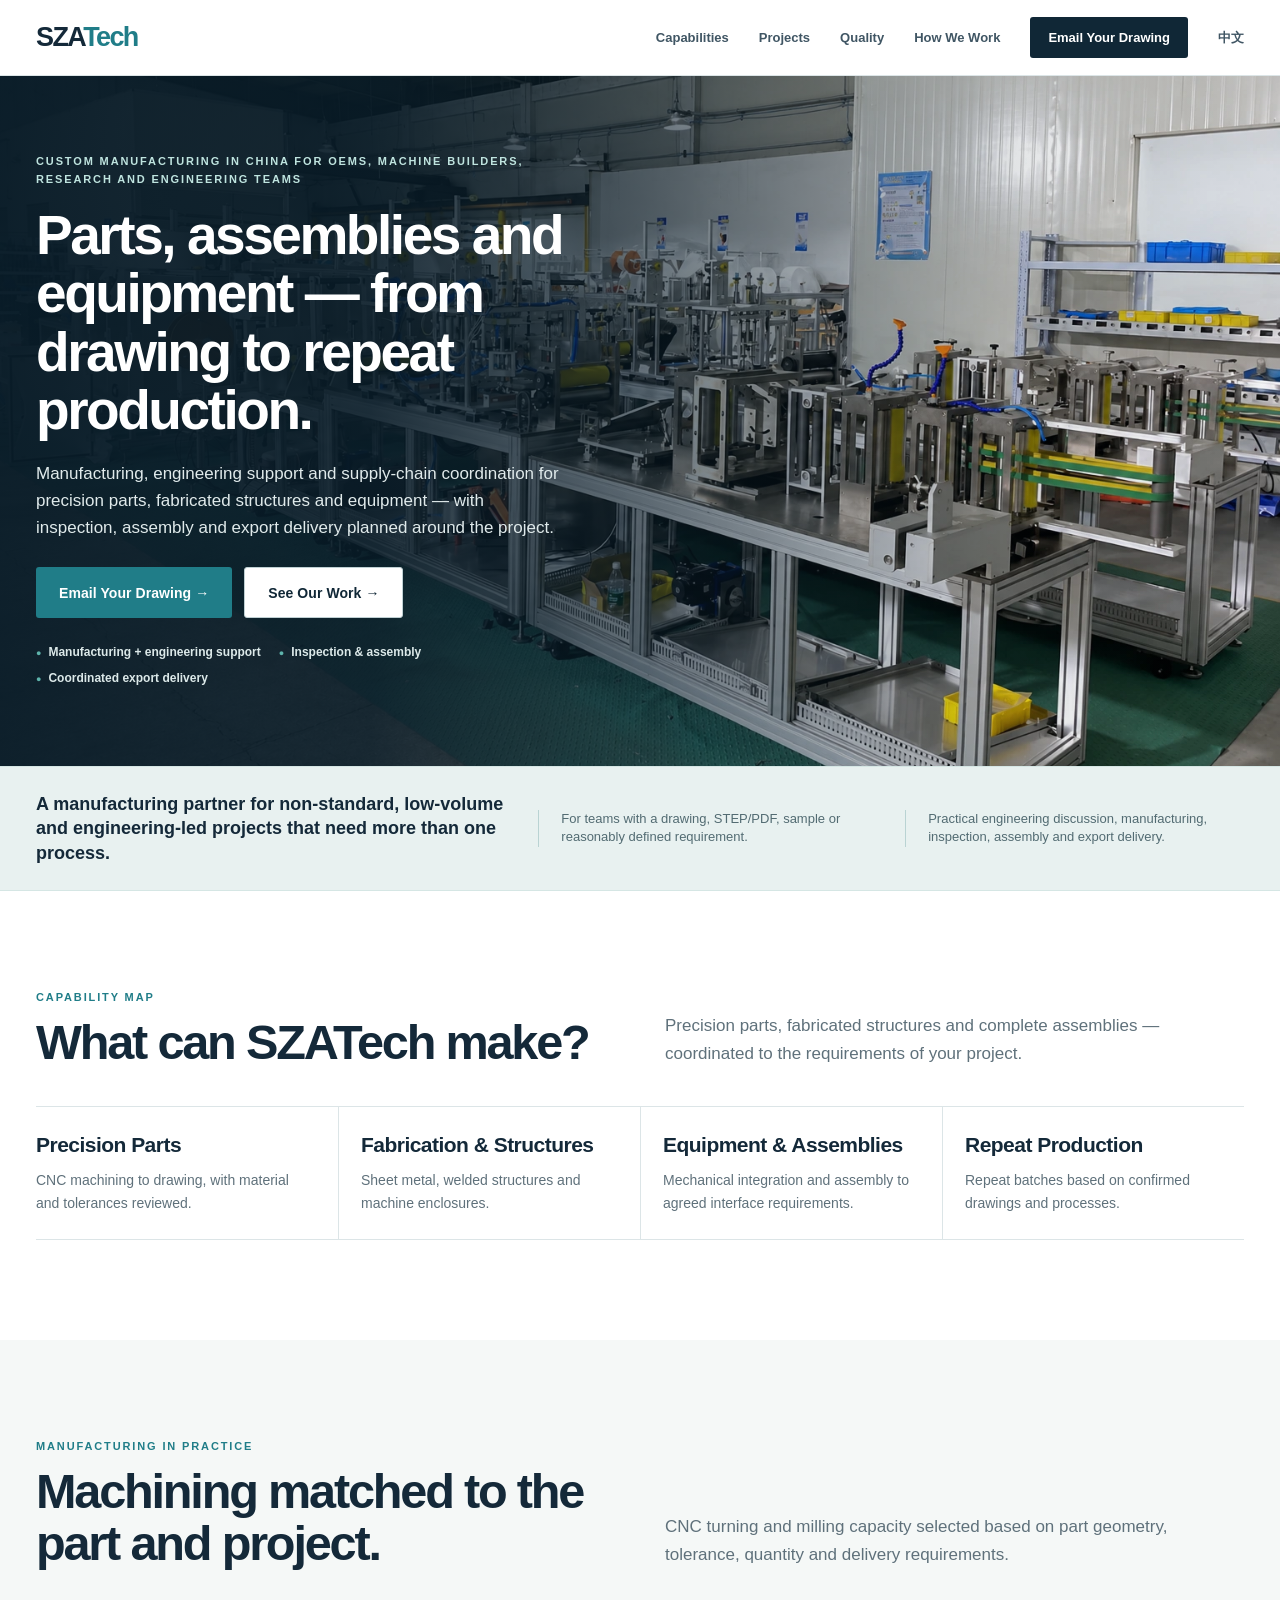
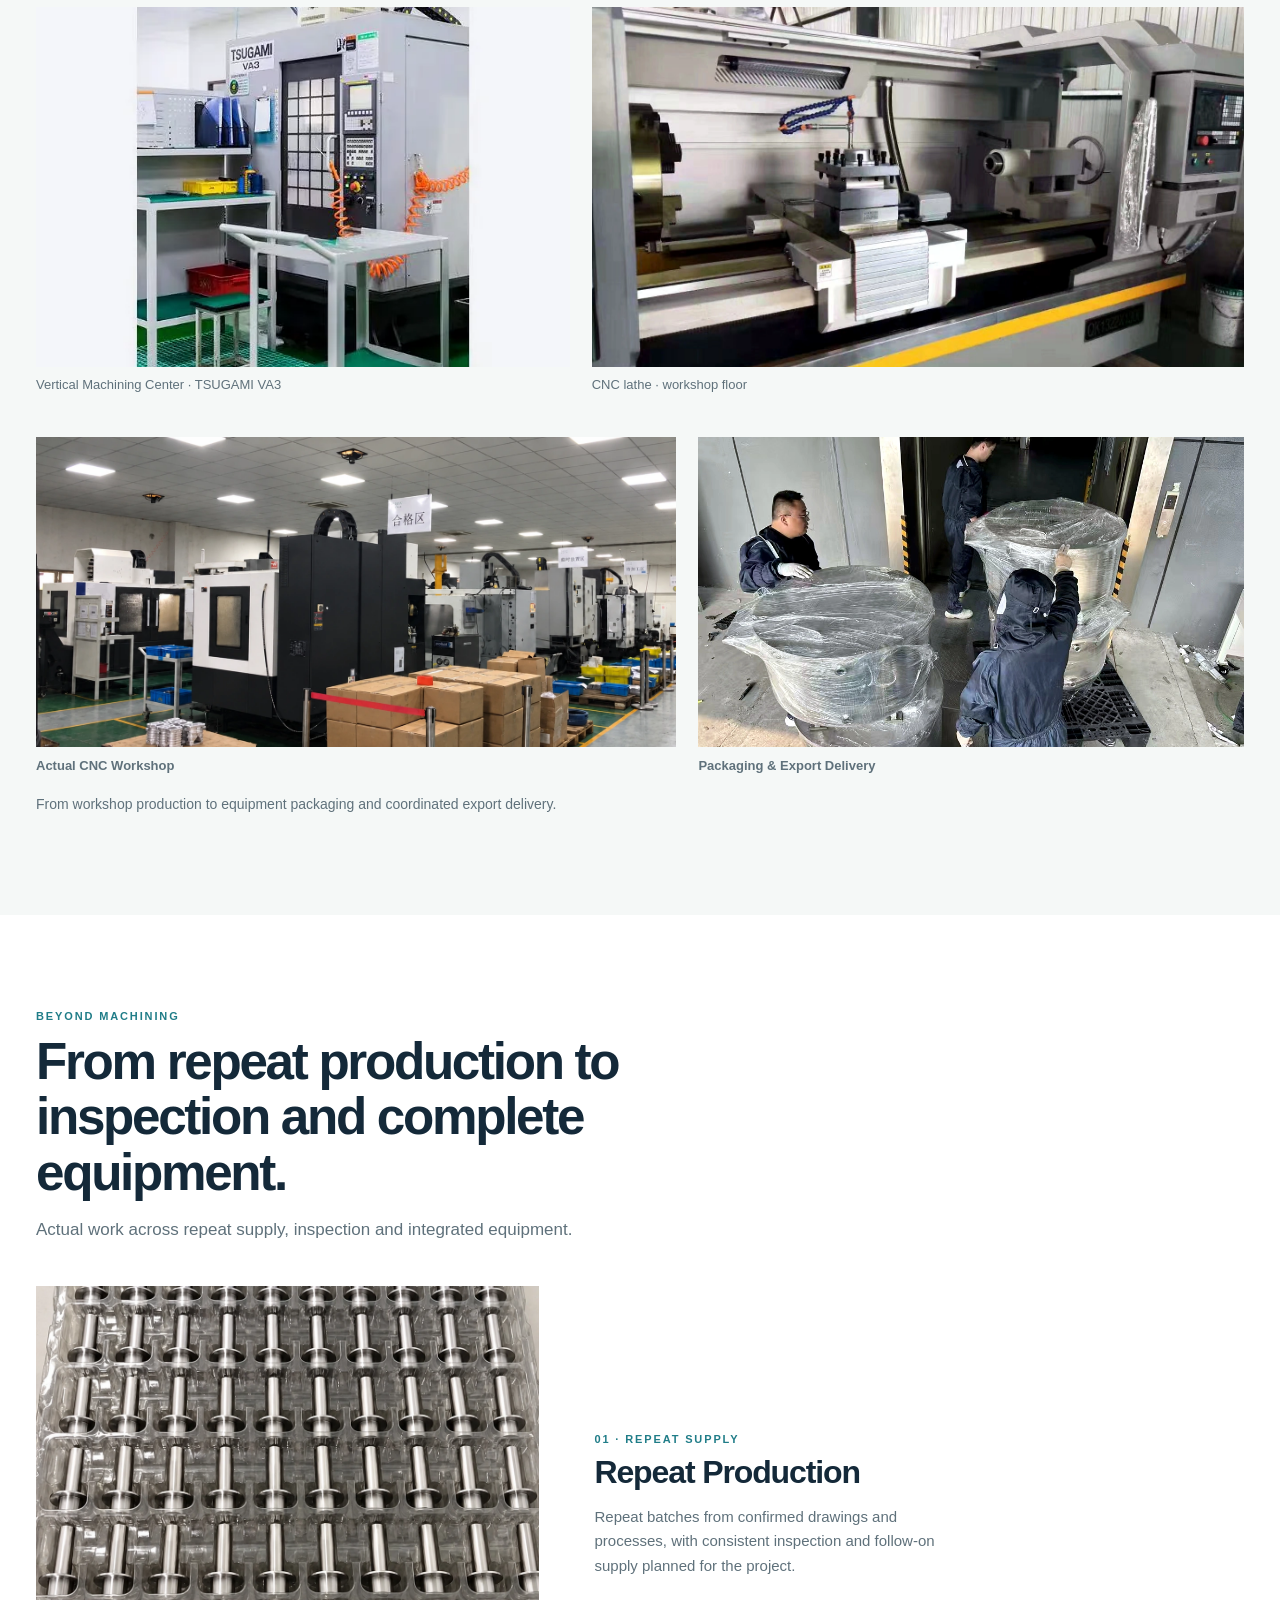
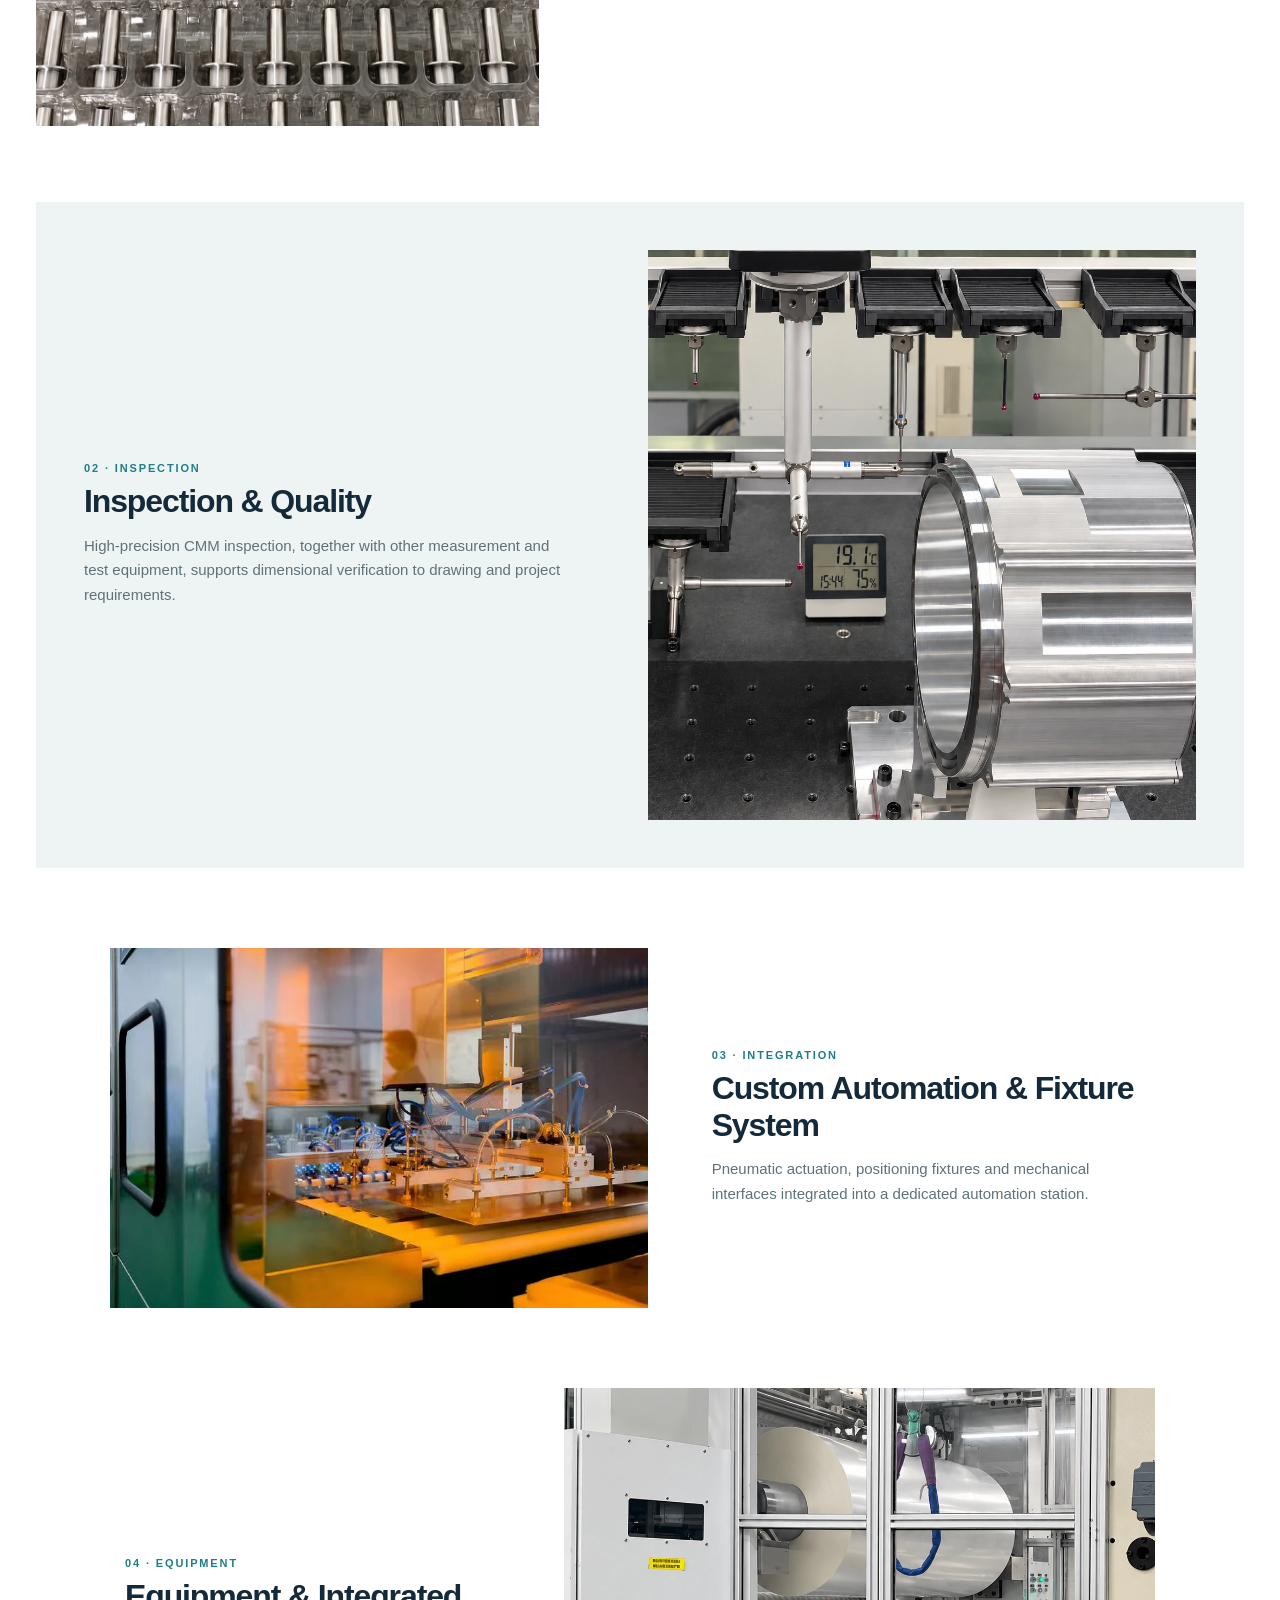
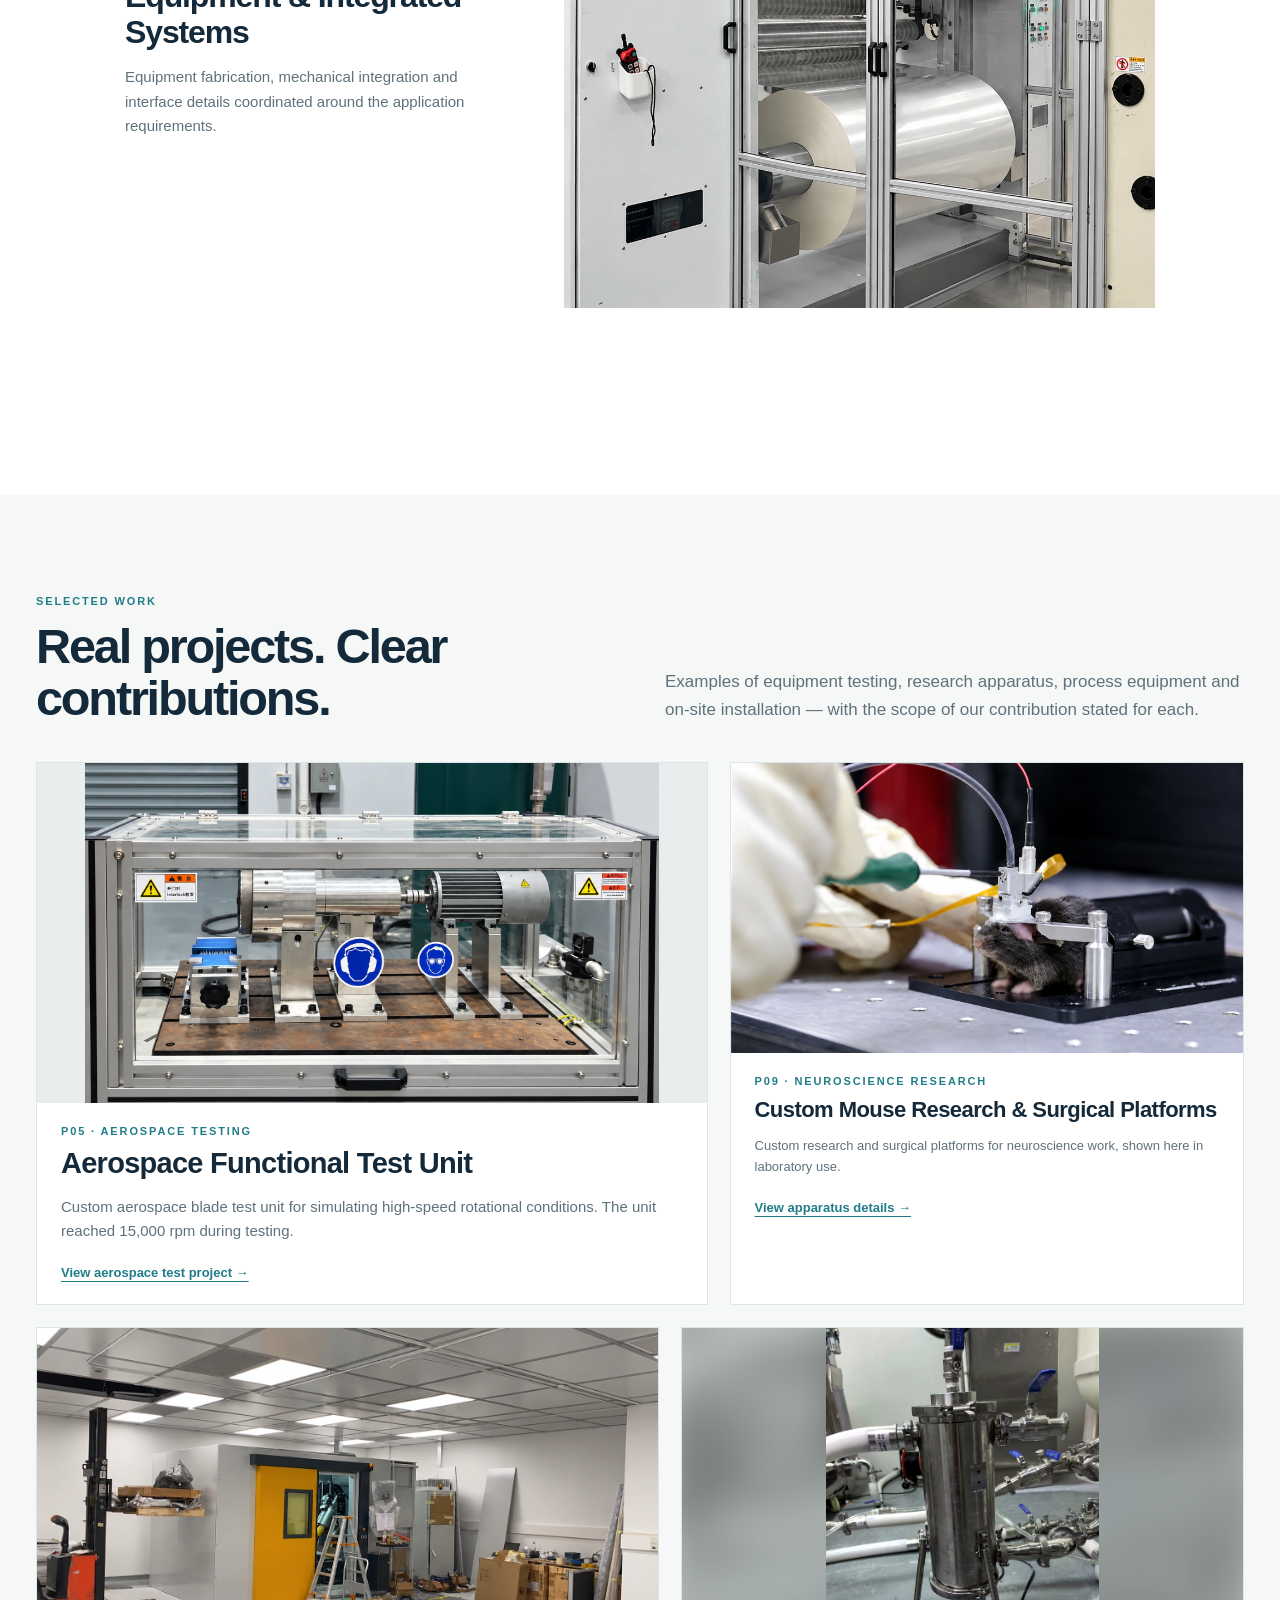
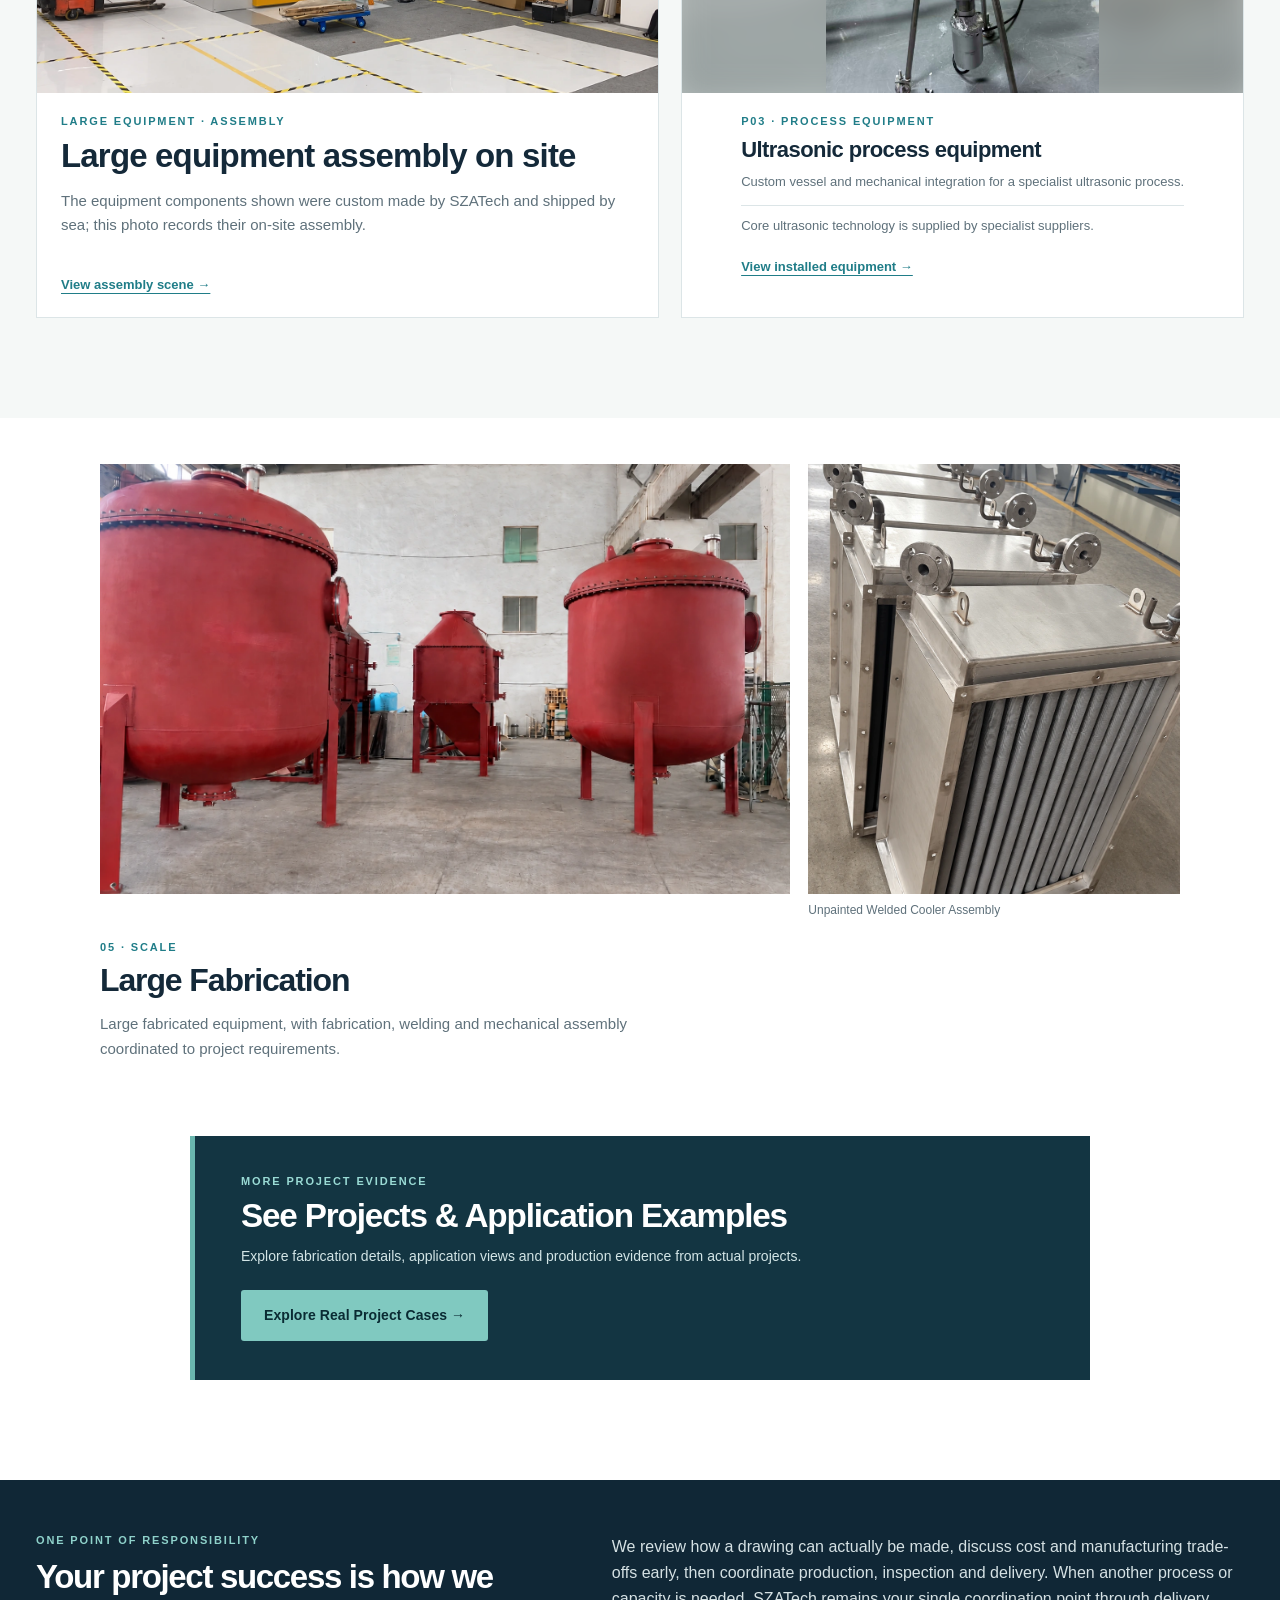
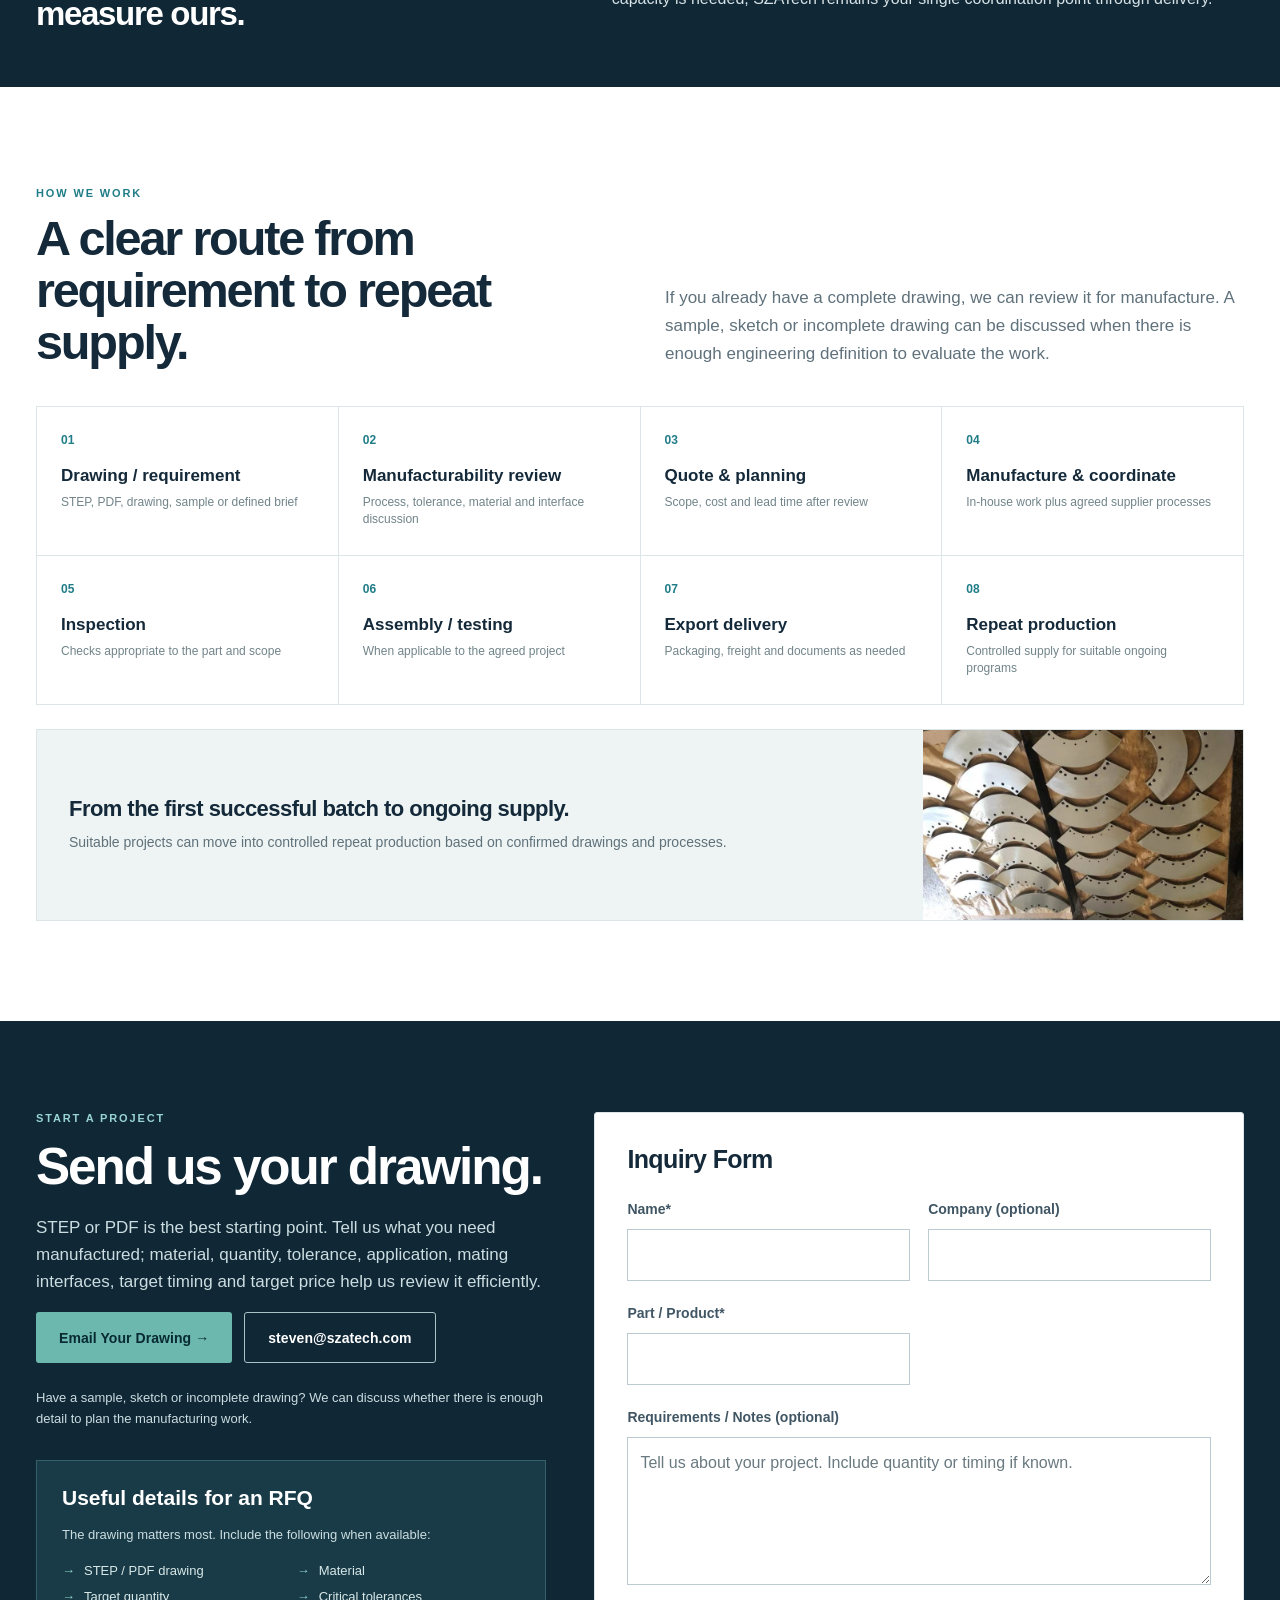
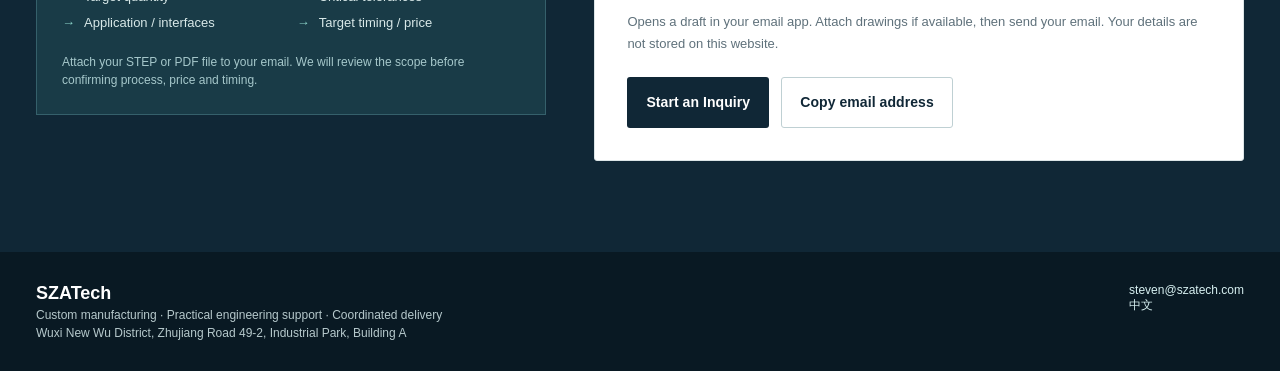
==== commit 3b12f0b8: "Deployed 30acd52 with MkDocs version: 1.6.1" ====
--- a/index.html
+++ b/index.html
@@ -1,561 +1,46 @@
-
-<!doctype html>
-<html lang="en" class="no-js">
-  <head>
-    
-      <meta charset="utf-8">
-      <meta name="viewport" content="width=device-width,initial-scale=1">
-      
-        <meta name="description" content="Custom precision machining for prototypes, low-volume production and repeat production. SZATech supports research, automation and industrial engineering projects, including complex custom parts.">
-      
-      
-        <meta name="author" content="SZATech">
-      
-      
-        <link rel="canonical" href="https://szatech.com/">
-      
-      
-      
-        <link rel="next" href="zh/">
-      
-      
-        
-      
-      
-      <link rel="icon" href="assets/images/logo.png">
-      <meta name="generator" content="mkdocs-1.6.1, mkdocs-material-9.7.7">
-    
-    
-      
-        <title>SZATech</title>
-      
-    
-    
-      <link rel="stylesheet" href="assets/stylesheets/main.ec1eaa64.min.css">
-      
-        
-        <link rel="stylesheet" href="assets/stylesheets/palette.ab4e12ef.min.css">
-      
-      
-
-
-    
-    
-      
-    
-    
-      
-        
-        
-        <link rel="preconnect" href="https://fonts.gstatic.com" crossorigin>
-        <link rel="stylesheet" href="https://fonts.googleapis.com/css?family=Roboto:300,300i,400,400i,700,700i%7CRoboto+Mono:400,400i,700,700i&display=fallback">
-        <style>:root{--md-text-font:"Roboto";--md-code-font:"Roboto Mono"}</style>
-      
-    
-    
-      <link rel="stylesheet" href="assets/stylesheets/extra.css">
-    
-    <script>__md_scope=new URL(".",location),__md_hash=e=>[...e].reduce(((e,_)=>(e<<5)-e+_.charCodeAt(0)),0),__md_get=(e,_=localStorage,t=__md_scope)=>JSON.parse(_.getItem(t.pathname+"."+e)),__md_set=(e,_,t=localStorage,a=__md_scope)=>{try{t.setItem(a.pathname+"."+e,JSON.stringify(_))}catch(e){}}</script>
-    
-      
-
-    
-    
-  </head>
-  
-  
-    
-    
-      
-    
-    
-    
-    
-    <body dir="ltr" data-md-color-scheme="default" data-md-color-primary="indigo" data-md-color-accent="indigo">
-  
-    
-    <input class="md-toggle" data-md-toggle="drawer" type="checkbox" id="__drawer" autocomplete="off">
-    <input class="md-toggle" data-md-toggle="search" type="checkbox" id="__search" autocomplete="off">
-    <label class="md-overlay" for="__drawer"></label>
-    <div data-md-component="skip">
-      
-    </div>
-    <div data-md-component="announce">
-      
-    </div>
-    
-    
-      
-
-  
-
-<header class="md-header md-header--shadow" data-md-component="header">
-  <nav class="md-header__inner md-grid" aria-label="Header">
-    <a href="." title="SZATech" class="md-header__button md-logo" aria-label="SZATech" data-md-component="logo">
-      
-  <img src="assets/images/logo.png" alt="logo">
-
-    </a>
-    <label class="md-header__button md-icon" for="__drawer">
-      
-      <svg xmlns="http://www.w3.org/2000/svg" viewBox="0 0 24 24"><path d="M3 6h18v2H3zm0 5h18v2H3zm0 5h18v2H3z"/></svg>
-    </label>
-    <div class="md-header__title" data-md-component="header-title">
-      <div class="md-header__ellipsis">
-        <div class="md-header__topic">
-          <span class="md-ellipsis">
-            SZATech
-          </span>
-        </div>
-        <div class="md-header__topic" data-md-component="header-topic">
-          <span class="md-ellipsis">
-            
-              Home
-            
-          </span>
-        </div>
-      </div>
-    </div>
-    
-      
-        <form class="md-header__option" data-md-component="palette">
-  
-    
-    
-    
-    <input class="md-option" data-md-color-media="" data-md-color-scheme="default" data-md-color-primary="indigo" data-md-color-accent="indigo"  aria-hidden="true"  type="radio" name="__palette" id="__palette_0">
-    
-  
-</form>
-      
-    
-    
-      <script>var palette=__md_get("__palette");if(palette&&palette.color){if("(prefers-color-scheme)"===palette.color.media){var media=matchMedia("(prefers-color-scheme: light)"),input=document.querySelector(media.matches?"[data-md-color-media='(prefers-color-scheme: light)']":"[data-md-color-media='(prefers-color-scheme: dark)']");palette.color.media=input.getAttribute("data-md-color-media"),palette.color.scheme=input.getAttribute("data-md-color-scheme"),palette.color.primary=input.getAttribute("data-md-color-primary"),palette.color.accent=input.getAttribute("data-md-color-accent")}for(var[key,value]of Object.entries(palette.color))document.body.setAttribute("data-md-color-"+key,value)}</script>
-    
-    
-    
-    
-  </nav>
-  
-</header>
-    
-    <div class="md-container" data-md-component="container">
-      
-      
-        
-          
-        
-      
-      <main class="md-main" data-md-component="main">
-        <div class="md-main__inner md-grid">
-          
-            
-              
-              <div class="md-sidebar md-sidebar--primary" data-md-component="sidebar" data-md-type="navigation" >
-                <div class="md-sidebar__scrollwrap">
-                  <div class="md-sidebar__inner">
-                    
-
-
-
-<nav class="md-nav md-nav--primary" aria-label="Navigation" data-md-level="0">
-  <label class="md-nav__title" for="__drawer">
-    <a href="." title="SZATech" class="md-nav__button md-logo" aria-label="SZATech" data-md-component="logo">
-      
-  <img src="assets/images/logo.png" alt="logo">
-
-    </a>
-    SZATech
-  </label>
-  
-  <ul class="md-nav__list" data-md-scrollfix>
-    
-      
-      
-  
-  
-    
-  
-  
-  
-    <li class="md-nav__item md-nav__item--active">
-      
-      <input class="md-nav__toggle md-toggle" type="checkbox" id="__toc">
-      
-      
-      
-      <a href="." class="md-nav__link md-nav__link--active">
-        
-  
-  
-  <span class="md-ellipsis">
-    
-  
-    Home
-  
-
-    
-  </span>
-  
-  
-
-      </a>
-      
-    </li>
-  
-
-    
-      
-      
-  
-  
-  
-  
-    
-    
-    
-    
-    
-    <li class="md-nav__item md-nav__item--nested">
-      
-        
-        
-        <input class="md-nav__toggle md-toggle " type="checkbox" id="__nav_2" >
-        
-          
-          <label class="md-nav__link" for="__nav_2" id="__nav_2_label" tabindex="0">
-            
-  
-  
-  <span class="md-ellipsis">
-    
-  
-    Zh
-  
-
-    
-  </span>
-  
-  
-
-            <span class="md-nav__icon md-icon"></span>
-          </label>
-        
-        <nav class="md-nav" data-md-level="1" aria-labelledby="__nav_2_label" aria-expanded="false">
-          <label class="md-nav__title" for="__nav_2">
-            <span class="md-nav__icon md-icon"></span>
-            
-  
-    Zh
-  
-
-          </label>
-          <ul class="md-nav__list" data-md-scrollfix>
-            
-              
-                
-  
-  
-  
-  
-    <li class="md-nav__item">
-      <a href="zh/" class="md-nav__link">
-        
-  
-  
-  <span class="md-ellipsis">
-    
-  
-    Index
-  
-
-    
-  </span>
-  
-  
-
-      </a>
-    </li>
-  
-
-              
-            
-          </ul>
-        </nav>
-      
-    </li>
-  
-
-    
-  </ul>
-</nav>
-                  </div>
-                </div>
-              </div>
-            
-            
-              
-              <div class="md-sidebar md-sidebar--secondary" data-md-component="sidebar" data-md-type="toc" >
-                <div class="md-sidebar__scrollwrap">
-                  <div class="md-sidebar__inner">
-                    
-
-<nav class="md-nav md-nav--secondary" aria-label="Table of contents">
-  
-  
-  
-  
-</nav>
-                  </div>
-                </div>
-              </div>
-            
-          
-          
-            <div class="md-content" data-md-component="content">
-              
-              <article class="md-content__inner md-typeset">
-                
-                  
-
-
-
-  <h1>Home</h1>
-
-<div class="sza-shell">
-
-<div class="sza-topnav">
-  <div class="sza-container">
-    <a href="#about">About</a>
-    <a href="#capabilities">Capabilities</a>
-    <a href="#materials">Materials</a>
-    <a href="#industries">Industries</a>
-    <a href="#quality">Quality</a>
-    <a class="sza-case-link" href="#case-studies">Case Studies</a>
-    <div class="sza-spacer"></div>
-    <a class="sza-lang" href="zh/" aria-label="切换到中文">中文</a>
-    <a class="sza-rfq" href="mailto:steven@szatech.com">Email Your Drawing</a>
-  </div>
-</div>
-
-<section class="sza-hero">
-  <img class="sza-hero-bg" src="assets/images/hero.jpg" alt="Precision CNC machining at SZATech">
-  <div class="sza-hero-inner">
-    <div class="sza-kicker sza-hero-kicker">SZATech · Precision CNC Machining</div>
-    <h2>Custom Precision Parts —<br>From Prototype to Production</h2>
-    <div class="sza-hero-banner">
-      <p>Custom machining for prototypes, R&amp;D and engineering projects, low-volume production runs and repeat production.</p>
-      <p>Unusual and complex parts welcome. Send your drawing for a responsive engineering review.</p>
-      <p>In-house CMM + Projector Inspection · Flexible quantities</p>
-    </div>
-    <div class="sza-hero-tags"><span>Prototypes</span><span>R&amp;D Parts</span><span>Low-Volume Production</span><span>Repeat Orders</span><span>Custom Manufacturing</span></div>
-    <div class="sza-actions"><a class="sza-btn sza-primary" href="mailto:steven@szatech.com">Email Your Drawing</a><a class="sza-btn sza-ghost" href="#inquiry">Start an Inquiry</a></div>
-  </div>
-</section>
-
-<div class="sza-stats">
-  <div class="sza-stat"><strong>10 Years</strong><span>Precision CNC experience</span></div>
-  <div class="sza-stat"><strong>10 Machines</strong><span>Flexible production capacity</span></div>
-  <div class="sza-stat"><strong>Inspection</strong><span>In-house CMM + projector</span></div>
-  <div class="sza-stat sza-emphasis"><strong>Flexible quantities</strong><span>From prototypes to repeat orders</span></div>
-</div>
-
-<section id="about" class="sza-section">
-  <div class="sza-container sza-split">
-    <img src="assets/images/rd-team.jpg" alt="SZATech engineer introducing precision components">
-    <div class="sza-copy"><div class="sza-kicker">About SZATech</div>
-      <h3>From prototype builds to repeat production.</h3>
-      <p>SZATech supports custom precision parts with practical engineering communication, flexible quantities and responsive quotation. Start with a development part or a small batch, then continue into production runs as your project matures.</p>
-      <p>We welcome complex geometries and non-standard requirements for automation, research equipment and industrial projects. We support both small batches and ongoing production, according to your project needs.</p>
-      <div class="sza-chip-row"><span class="sza-chip">Engineering Support</span><span class="sza-chip">Low-Volume Production</span><span class="sza-chip">Repeat Orders</span></div>
-    </div>
-  </div>
-</section>
-
-<section id="capabilities" class="sza-section sza-soft">
-  <div class="sza-container">
-    <div class="sza-section-head"><div><div class="sza-kicker">Core Capabilities</div><h2>Custom parts.<br>Practical manufacturing support.</h2></div><p class="sza-lead">CNC turning and milling, sheet metal, laser cutting, plus fixtures and custom fabrication to suit your project.</p></div>
-    <div class="sza-cap-grid"><div class="sza-card"><img src="assets/images/cnc-milling.jpg" alt="CNC Milling"><span>CNC Milling</span></div><div class="sza-card"><img src="assets/images/cnc-turning.jpg" alt="CNC Turning"><span>CNC Turning</span></div><div class="sza-card"><img src="assets/images/sheet-metal.jpg" alt="Sheet Metal"><span>Sheet Metal</span></div><div class="sza-card"><img src="assets/images/laser-cutting.jpg" alt="Laser Cutting"><span>Laser Cutting</span></div></div>
-    <div class="sza-partner-processes"><h3>Integrated / Partner Processes</h3><p>Die casting, injection molding, forging and powder metallurgy are coordinated through manufacturing partners, based on project requirements.</p></div>
-    <div class="sza-process" aria-label="From development to production"><div class="sza-step"><b>01</b><span>Prototype</span></div><div class="sza-step"><b>02</b><span>Verification</span></div><div class="sza-step"><b>03</b><span>Pilot Batch</span></div><div class="sza-step"><b>04</b><span>Repeat Production</span></div></div>
-  </div>
-</section>
-
-<section id="case-studies" class="sza-section" aria-labelledby="case-studies-title">
-  <div class="sza-container">
-    <h2 id="case-studies-title">Case Studies</h2>
-    <div class="sza-case-grid">
-      <article class="sza-case-card"><h3>Cost Reduction &amp; Repeat Supply</h3><p>Cut recurring consumable cost by more than 50% while maintaining performance; annual demand now exceeds 10,000 pieces.</p></article>
-      <article class="sza-case-card"><h3>Custom Research Apparatus</h3><p>Turned evolving requirements into five complete experimental systems, followed by dozens of additional custom-part orders.</p></article>
-      <article class="sza-case-card"><h3>Reaction Vessels &amp; Ultrasonic Units</h3><p>Developed 316 stainless-steel reaction vessels and ultrasonic process units, with repeat orders and several hundred units produced.</p></article>
-      <article class="sza-case-card"><h3>CT Workflow Integration</h3><p>Improved CT sample changeover through repeatable positioning, fixture integration and equipment signal interfaces.</p></article>
-    </div>
-    <div class="sza-case-cta"><p>Have a similar project? Email your drawing or requirements.</p><a class="sza-btn sza-blue-button" href="mailto:steven@szatech.com">Email Your Drawing</a></div>
-  </div>
-</section>
-
-<section id="materials" class="sza-section">
-  <div class="sza-container">
-    <div class="sza-section-head">
-      <div><div class="sza-kicker">Materials &amp; finishing</div><h2>Built for the material<br>your part demands.</h2></div>
-      <p class="sza-lead">Available materials include stainless steel, steel, titanium, aluminum, brass alloy, plastic and other metals, with a broad surface-treatment range.</p>
-    </div>
-    <div class="sza-materials">
-      <div class="sza-parts-feature"><h3>Precision metal parts</h3><img src="assets/images/parts-stainless.jpg" alt="Stainless steel precision parts"><p>Custom components produced for different geometries, tolerances, quantities and downstream finishing requirements.</p></div>
-      <div class="sza-material-list"><div class="sza-material-box">Stainless Steel</div><div class="sza-material-box">Steel</div><div class="sza-material-box">Titanium</div><div class="sza-material-box">Aluminum</div><div class="sza-material-box">Brass Alloy</div><div class="sza-material-box">Other Metals &amp; Plastics</div></div>
-    </div>
-    <div style="height:2rem"></div>
-    <div class="sza-finish-grid">
-      <div class="sza-finish"><img src="assets/images/finish-anodizing.jpg" alt="Anodizing"><span>Anodizing</span></div><div class="sza-finish"><img src="assets/images/finish-sandblasting.jpg" alt="Sandblasting"><span>Sandblasting</span></div><div class="sza-finish"><img src="assets/images/finish-powder.jpg" alt="Powder coating"><span>Powder coating</span></div><div class="sza-finish"><img src="assets/images/finish-mirror.jpg" alt="Mirror polishing"><span>Mirror polishing</span></div>
-      <div class="sza-finish"><img src="assets/images/finish-brushing.jpg" alt="Brushing"><span>Brushing</span></div><div class="sza-finish"><img src="assets/images/finish-machined.jpg" alt="As machined"><span>As-machined</span></div><div class="sza-finish"><img src="assets/images/finish-electroplating.jpg" alt="Electroplating"><span>Electroplating</span></div><div class="sza-finish"><img src="assets/images/finish-alodine.jpg" alt="Alodine"><span>Alodine</span></div>
-      <div class="sza-finish"><img src="assets/images/finish-polishing.jpg" alt="Polishing"><span>Polishing</span></div><div class="sza-finish"><img src="assets/images/finish-deburring.jpg" alt="Deburring"><span>Deburring</span></div><div class="sza-finish"><img src="assets/images/finish-black-oxide.jpg" alt="Black oxide"><span>Black oxide</span></div><div class="sza-finish"><img src="assets/images/finish-spray-paint.jpg" alt="Spray paint"><span>Spray paint</span></div>
-    </div>
-  </div>
-</section>
-
-<section class="sza-section sza-soft">
-  <div class="sza-container">
-    <div class="sza-section-head"><div><div class="sza-kicker">Our advantages</div><h2>Small enough to be responsive.<br>Precise enough to be trusted.</h2></div><p class="sza-lead">Engineering capability, equipment capacity, quality control and integrated service are designed to support complex machining and reliable delivery.</p></div>
-    <div class="sza-advantages">
-      <div class="sza-adv"><img src="assets/images/rd-team.jpg" alt="Engineer"><div><h3>Engineer-friendly communication</h3><p>We respond quickly to drawings, specifications and tolerance requirements, making collaboration smoother for procurement teams and engineers.</p></div></div>
-      <div class="sza-adv"><img src="assets/images/equipment-cluster.jpg" alt="Equipment"><div><h3>Flexible machine capacity</h3><p>With 10 machines and an agile production setup, SZATech can support prototypes, small runs and repeat orders as projects move into ongoing production.</p></div></div>
-      <div class="sza-adv"><img src="assets/images/quality-control.jpg" alt="Quality inspection"><div><h3>In-house quality checking</h3><p>CMM and projector inspection support dimensional verification, while process control helps maintain reliable part quality.</p></div></div>
-      <div class="sza-adv"><img src="assets/images/cnc-turning.jpg" alt="Machining"><div><h3>Continuity from development to production</h3><p>Start with development parts, verify the design and move into pilot batches and repeat orders with the same point of contact.</p></div></div>
-    </div>
-  </div>
-</section>
-
-<section id="industries" class="sza-section">
-  <div class="sza-container"><div class="sza-section-head"><div><div class="sza-kicker">Industries</div><h2>Parts for development.<br>Parts for daily operation.</h2></div><p class="sza-lead">Custom components for engineering teams, equipment builders and laboratories, from early development to repeat production.</p></div>
-    <div class="sza-industry-list"><div>Automation &amp; Machine Builders</div><div>Research &amp; Laboratory Equipment</div><div>Robotics</div><div>Optics / Scientific Instruments</div><div>Industrial Equipment</div></div>
-  </div>
-</section>
-
-<section class="sza-section sza-soft">
-  <div class="sza-container">
-    <div class="sza-section-head"><div><div class="sza-kicker">Factory &amp; workflow</div><h2>Real machining.<br>Real inspection.</h2></div><p class="sza-lead">Production, storage and inspection images below help customers understand the actual working environment behind each order.</p></div>
-    <div class="sza-gallery"><img class="sza-gallery-main" src="assets/images/workshop.jpg" alt="SZATech production workshop"><div class="sza-gallery-stack"><img src="assets/images/warehouse.jpg" alt="SZATech storage warehouse"><img src="assets/images/warehouse-boxes.jpg" alt="Packed goods in warehouse"></div></div>
-  </div>
-</section>
-
-<section class="sza-section sza-dark">
-  <div class="sza-container">
-    <div class="sza-section-head"><div><div class="sza-kicker" style="color:#aebfff">Machines</div><h2>Compact setup.<br>Useful capacity.</h2></div><p class="sza-lead">Selected equipment supports precision turning, milling, machining-center work and cleaning processes.</p></div>
-    <div class="sza-equipment-grid">
-      <div class="sza-equipment"><img src="assets/images/equipment-tsugami.jpg" alt="CNC automatic lathe"><h3>CNC Precision Automatic Lathe</h3><p>TSUGAMI precision automatic lathe for high-accuracy turning work.</p></div>
-      <div class="sza-equipment"><img src="assets/images/equipment-star.jpg" alt="STAR lathe"><h3>Sliding Head Lathe</h3><p>STAR sliding-head support for stable precision machining.</p></div>
-      <div class="sza-equipment"><img src="assets/images/equipment-machining-center.jpg" alt="Machining center"><h3>CNC Machining Center</h3><p>For milling and more complex geometries requiring multi-step machining.</p></div>
-      <div class="sza-equipment"><img src="assets/images/equipment-miyano.jpg" alt="Miyano turret lathe"><h3>Turret Lathe &amp; Cleaning</h3><p>Complementary machine and cleaning capability for complete workflows.</p></div>
-    </div>
-    <div class="sza-equipment-table">
-      <div class="sza-equipment-row"><b>Machine Capacity</b><span>10 machines</span></div>
-      <div class="sza-equipment-row"><b>Typical Focus</b><span>Precision CNC parts</span></div>
-      <div class="sza-equipment-row"><b>Project Fit</b><span>Prototype to repeat production</span></div>
-      <div class="sza-equipment-row"><b>Workflow</b><span>Machining + finishing + inspection</span></div>
-    </div>
-  </div>
-</section>
-
-<section id="quality" class="sza-section">
-  <div class="sza-container sza-quality">
-    <img src="assets/images/inspection-room.jpg" alt="SZATech inspection room">
-    <div class="sza-copy"><div class="sza-kicker">Measurement &amp; inspection</div><h3>Inspection is part of the process, not the final step.</h3><p>SZATech uses dimensional and visual inspection tools, including in-house CMM and projector inspection, to support precision requirements and customer confidence.</p>
-      <div class="sza-quality-list">
-        <div class="sza-quality-row"><span>CMM</span><span>Dimensional verification</span></div>
-        <div class="sza-quality-row"><span>Projector</span><span>Profile and feature inspection</span></div>
-        <div class="sza-quality-row"><span>Tolerance capability</span><span>Precision capability up to ±0.01 mm, depending on geometry, material and feature size.</span></div>
-        <div class="sza-quality-row"><span>Order model</span><span>Flexible quantities, from development to repeat production</span></div>
-      </div>
-    </div>
-  </div>
-</section>
-
-
-
-<section id="contact" class="sza-section sza-contact">
-  <div class="sza-container sza-contact-grid">
-    <div><div class="sza-kicker" style="color:#aebfff">Contact / RFQ</div><h2>Send your drawing.<br>Let’s review your project.</h2><p>Email your drawing or tell us what you need to make. Early-stage projects and repeat production inquiries are welcome.</p><div class="sza-actions"><a class="sza-btn sza-primary" href="mailto:steven@szatech.com">Email Your Drawing</a><a class="sza-btn sza-ghost" href="#inquiry">Start an Inquiry</a></div><div class="sza-contact-promise"><span>✔ Flexible quantities</span><span>✔ Precision inspection</span><span>✔ Responsive engineering review</span></div></div>
-    <div class="sza-contact-card">
-      <div class="sza-contact-item"><small>Email</small><a href="mailto:steven@szatech.com">steven@szatech.com</a></div>
-      <div class="sza-contact-item"><small>Company</small><strong>SZATech</strong></div>
-      <div class="sza-contact-item"><small>Address</small><strong>Wuxi New Wu District, Zhujiang Road 49-2, Industrial Park, Building A</strong></div>
-      <div class="sza-contact-item"><small>Service</small><strong>Custom precision parts · Prototype to repeat production</strong></div>
-      <h3 id="inquiry">Start an Inquiry</h3>
-      <p id="inquiry-help" class="sza-inquiry-help">For a faster review, please include your drawing/specification, target quantity and delivery timing if available.</p>
-      <form class="sza-form" aria-describedby="inquiry-help inquiry-note" onsubmit="return openSzaInquiry(event, 'en')">
-        <div class="sza-field"><label for="rfq-name">Name*</label><input id="rfq-name" name="name" required autocomplete="name"></div><div class="sza-field"><label for="rfq-company">Company (optional)</label><input id="rfq-company" name="company" autocomplete="organization"></div><div class="sza-field"><label for="rfq-product">Part / Product*</label><input id="rfq-product" name="product" required></div>
-        <div class="sza-field sza-full"><label for="rfq-message">Requirements / Notes (optional)</label><textarea id="rfq-message" name="message" placeholder="Tell us about your project. Include quantity or timing if known."></textarea></div>
-        <p id="inquiry-note" class="sza-form-note">Opens a draft in your email app. Attach drawings if available, then send your email. Your details are not stored on this website.</p>
-        <div class="sza-form-actions"><button type="submit" class="sza-btn sza-blue-button">Start an Inquiry</button><button type="button" class="sza-btn sza-outline" data-copied="Email copied" onclick="copySzaEmail(this)">Copy email address</button></div>
-      </form>
-    </div>
-  </div>
-</section>
-
-<div class="sza-footerbar"><div class="sza-container"><img src="assets/images/logo.png" alt="SZATech"><p>SZATech<br>Custom precision machining · Prototype to repeat production<br>Wuxi New Wu District, Zhujiang Road 49-2, Industrial Park, Building A</p></div></div>
-
-</div>
-
-
-
-
-
-
-
-
-
-
-
-
-                
-              </article>
-            </div>
-          
-          
-<script>var target=document.getElementById(location.hash.slice(1));target&&target.name&&(target.checked=target.name.startsWith("__tabbed_"))</script>
-        </div>
-        
-          <button type="button" class="md-top md-icon" data-md-component="top" hidden>
-  
-  <svg xmlns="http://www.w3.org/2000/svg" viewBox="0 0 24 24"><path d="M13 20h-2V8l-5.5 5.5-1.42-1.42L12 4.16l7.92 7.92-1.42 1.42L13 8z"/></svg>
-  Back to top
-</button>
-        
-      </main>
-      
-        <footer class="md-footer">
-  
-  <div class="md-footer-meta md-typeset">
-    <div class="md-footer-meta__inner md-grid">
-      <div class="md-copyright">
-  
-    <div class="md-copyright__highlight">
-      Copyright © SZATech
-    </div>
-  
-  
-</div>
-      
-    </div>
-  </div>
-</footer>
-      
-    </div>
-    <div class="md-dialog" data-md-component="dialog">
-      <div class="md-dialog__inner md-typeset"></div>
-    </div>
-    
-    
-    
-      
-      
-      <script id="__config" type="application/json">{"annotate": null, "base": ".", "features": ["navigation.top", "content.tooltips"], "search": "assets/javascripts/workers/search.2c215733.min.js", "tags": null, "translations": {"clipboard.copied": "Copied to clipboard", "clipboard.copy": "Copy to clipboard", "search.result.more.one": "1 more on this page", "search.result.more.other": "# more on this page", "search.result.none": "No matching documents", "search.result.one": "1 matching document", "search.result.other": "# matching documents", "search.result.placeholder": "Type to start searching", "search.result.term.missing": "Missing", "select.version": "Select version"}, "version": null}</script>
-    
-    
-      <script src="assets/javascripts/bundle.d7400e89.min.js"></script>
-      
-        <script src="assets/javascripts/site.js"></script>
-      
-    
-  </body>
-</html>+<!doctype html><html lang="en"><head><meta charset="utf-8"><meta name="viewport" content="width=device-width,initial-scale=1"><meta name="description" content="Custom manufacturing in China for non-standard, low-volume and engineering-led projects, including precision parts, fabricated structures, assemblies and equipment."><title>SZATech | Precision Parts, Equipment & Custom Manufacturing in China</title><link rel="stylesheet" href="assets/site.css"></head><body>
+<header class="header"><div class="wrap header-inner"><a class="logo" href="#top" aria-label="SZATech">SZA<span>Tech</span></a><button class="mobile-toggle" aria-label="Open navigation" aria-expanded="false" aria-controls="main-nav">☰</button><nav class="nav" id="main-nav"><a href="#capabilities">Capabilities</a><a href="#work">Projects</a><a href="#quality">Quality</a><a href="#process">How We Work</a><a class="nav-cta" href="mailto:steven@szatech.com?subject=SZATech%20project%20inquiry">Email Your Drawing</a><a href="zh.html" lang="zh">中文</a></nav></div></header>
+<main id="top"><section class="hero hero-v13"><div class="wrap hero-grid"><div class="hero-copy"><div class="eyebrow">Custom manufacturing in China for OEMs, machine builders, research and engineering teams</div><h1>Parts, assemblies and equipment — from drawing to repeat production.</h1><p class="lead">Manufacturing, engineering support and supply-chain coordination for precision parts, fabricated structures and equipment — with inspection, assembly and export delivery planned around the project.</p><div class="actions"><a class="button primary" href="mailto:steven@szatech.com?subject=SZATech%20drawing%20review">Email Your Drawing →</a><a class="button ghost" href="#work">See Our Work →</a></div><div class="micro"><span>Manufacturing + engineering support</span><span>Inspection &amp; assembly</span><span>Coordinated export delivery</span></div></div><div class="hero-scene"><img src="assets/066-automation-line-refresh.webp" alt="Integrated automation and assembly line showing SZATech equipment and engineering capability" width="1536" height="1024" loading="eager" fetchpriority="high"></div></div></section>
+
+<div class="intro-line"><div class="wrap"><strong>A manufacturing partner for non-standard, low-volume and engineering-led projects that need more than one process.</strong><span>For teams with a drawing, STEP/PDF, sample or reasonably defined requirement.</span><span>Practical engineering discussion, manufacturing, inspection, assembly and export delivery.</span></div></div>
+<section class="section" id="capabilities"><div class="wrap"><div class="section-head"><div><div class="eyebrow">Capability map</div><h2>What can SZATech make?</h2></div><p>Precision parts, fabricated structures and complete assemblies — coordinated to the requirements of your project.</p></div><div class="capability-columns"><article><h3>Precision Parts</h3><p>CNC machining to drawing, with material and tolerances reviewed.</p></article><article><h3>Fabrication & Structures</h3><p>Sheet metal, welded structures and machine enclosures.</p></article><article><h3>Equipment & Assemblies</h3><p>Mechanical integration and assembly to agreed interface requirements.</p></article><article><h3>Repeat Production</h3><p>Repeat batches based on confirmed drawings and processes.</p></article></div></div></section>
+<section class="section soft" id="delivery"><div class="wrap">
+<div class="section-head"><div><div class="eyebrow">Manufacturing in practice</div><h2>Machining matched to the part and project.</h2></div><p>CNC turning and milling capacity selected based on part geometry, tolerance, quantity and delivery requirements.</p></div>
+<div class="manufacturing-v3"><figure class="manufacturing-photo machining-center"><div class="manufacturing-image"><img src="assets/043-tsugami-machine-in-workshop.webp" alt="TSUGAMI VA3 vertical machining center in the workshop" width="800" height="600" loading="lazy"></div><figcaption>Vertical Machining Center · TSUGAMI VA3</figcaption></figure><figure class="manufacturing-photo lathe"><div class="manufacturing-image"><img src="assets/041-cnc-lathe-shop-floor.webp" alt="CNC lathe with chuck and tool turret on the workshop floor" width="1440" height="1080" loading="lazy"></div><figcaption>CNC lathe · workshop floor</figcaption></figure></div>
+<div class="workshop-delivery-proof" aria-label="Workshop and delivery evidence"><div class="workshop-delivery-images"><figure class="workshop-delivery-photo workshop"><img src="assets/090-cnc-workshop-refresh.webp" alt="Actual SZATech CNC workshop" width="1448" height="1086" loading="lazy"><figcaption>Actual CNC Workshop</figcaption></figure><figure class="workshop-delivery-photo delivery"><img src="assets/p06-015.webp" alt="Large equipment wrapped for packaging and export delivery" width="1008" height="756" loading="lazy"><figcaption>Packaging &amp; Export Delivery</figcaption></figure></div><p>From workshop production to equipment packaging and coordinated export delivery.</p></div>
+</div></section>
+<section class="image-story" aria-label="Beyond Machining">
+<div class="wrap"><div class="story-heading"><div class="eyebrow">Beyond Machining</div><h2>From repeat production to inspection and complete equipment.</h2><p>Actual work across repeat supply, inspection and integrated equipment.</p></div>
+<div class="story-pair story-single"><article class="story-item repeat"><div class="story-media"><img src="assets/085-repeat-production-refresh.webp" alt="Repeat batch of machined stainless components arranged for inspection" width="1086" height="1448" loading="lazy"></div><div class="story-copy"><div class="eyebrow">01 · Repeat supply</div><h3>Repeat Production</h3><p>Repeat batches from confirmed drawings and processes, with consistent inspection and follow-on supply planned for the project.</p></div></article></div>
+<article class="story-item inspection" id="quality"><div class="story-copy"><div class="eyebrow">02 · Inspection</div><h3>Inspection &amp; Quality</h3><p>High-precision CMM inspection, together with other measurement and test equipment, supports dimensional verification to drawing and project requirements.</p></div><div class="story-media"><img src="assets/073-cmm-inspection-refresh.webp" alt="CMM probe measuring a machined workpiece held in a fixture" width="1024" height="1536" loading="lazy"></div></article>
+<article class="story-item automation-bridge"><div class="story-media"><img src="assets/042-machining-behind-window.webp" alt="Dedicated automation station with positioning fixtures, pneumatic lines and mechanical interfaces" width="800" height="600" loading="lazy"></div><div class="story-copy"><div class="eyebrow">03 · Integration</div><h3>Custom Automation &amp; Fixture System</h3><p>Pneumatic actuation, positioning fixtures and mechanical interfaces integrated into a dedicated automation station.</p></div></article>
+<article class="story-item equipment"><div class="story-media"><img src="assets/equipment-web-handling-refresh.webp" alt="Integrated equipment with rollers and web handling components" width="1086" height="1448" loading="lazy"></div><div class="story-copy"><div class="eyebrow">04 · Equipment</div><h3>Equipment &amp; Integrated Systems</h3><p>Equipment fabrication, mechanical integration and interface details coordinated around the application requirements.</p></div></article>
+</div></section>
+<section class="section soft" id="work"><div class="wrap">
+<div class="section-head"><div><div class="eyebrow">Selected work</div><h2>Real projects. Clear contributions.</h2></div><p>Examples of equipment testing, research apparatus, process equipment and on-site installation — with the scope of our contribution stated for each.</p></div>
+<div class="selected-layout selected-grid-v4">
+<article class="selected-feature functional-test" id="case-p05">
+<div class="selected-photo"><img src="assets/065-functional-test-front-view.webp" alt="Aerospace functional test unit for high-speed blade testing" width="1630" height="965" loading="lazy"></div>
+<div class="copy"><div class="eyebrow">P05 · Aerospace testing</div><h3>Aerospace Functional Test Unit</h3><p>Custom aerospace blade test unit for simulating high-speed rotational conditions. The unit reached 15,000 rpm during testing.</p><a class="text-link" href="case-supporting.html#p05">View aerospace test project →</a></div>
+</article>
+<article class="selected-detail research-case" id="case-p09">
+<div class="selected-photo"><img src="assets/p09-060-natural-paws.webp" alt="Custom mouse research and surgical platforms shown in laboratory use" width="1545" height="1018" loading="lazy"></div>
+<div class="copy"><div class="eyebrow">P09 · Neuroscience research</div><h3>Custom Mouse Research &amp; Surgical Platforms</h3><p>Custom research and surgical platforms for neuroscience work, shown here in laboratory use.</p><a class="text-link" href="case-supporting.html#p09">View apparatus details →</a></div>
+</article>
+<article class="installation-project" id="case-installation"><div class="installation-photo"><img src="assets/067-large-equipment-installation-retouched.webp" alt="Large yellow-door equipment being assembled on site" width="1672" height="940" loading="lazy"></div><div class="installation-copy"><div class="eyebrow">Large equipment · Assembly</div><h3>Large equipment assembly on site</h3><p>The equipment components shown were custom made by SZATech and shipped by sea; this photo records their on-site assembly.</p><a class="text-link" href="case-supporting.html#installation">View assembly scene →</a></div></article>
+<article class="selected-detail process-case" id="case-p03">
+<div class="selected-photo"><img src="assets/p03-038.jpg" alt="Installed stainless vessel and process connections in an ultrasonic system" width="1279" height="1706" loading="lazy"></div>
+<div class="copy"><div class="eyebrow">P03 · Process equipment</div><h3>Ultrasonic process equipment</h3><p>Custom vessel and mechanical integration for a specialist ultrasonic process.</p><p class="scope-note">Core ultrasonic technology is supplied by specialist suppliers.</p><a class="text-link" href="case-supporting.html#p03">View installed equipment →</a></div>
+</article>
+</div></div></section>
+<section class="image-story fabrication-section" aria-label="Large fabrication"><div class="wrap"><article class="fabrication-proof" id="scale"><div class="fabrication-gallery"><figure class="fabrication-primary"><img src="assets/023-large-vessels-refresh.webp" alt="Large fabricated equipment in a workshop" width="1672" height="941" loading="lazy"></figure><figure class="fabrication-secondary"><img src="assets/078-upright-approved-angle.webp" alt="Unpainted Welded Cooler Assembly in the workshop" width="916" height="1482" loading="lazy"><figcaption>Unpainted Welded Cooler Assembly</figcaption></figure></div><div class="story-copy"><div class="eyebrow">05 · Scale</div><h3>Large Fabrication</h3><p>Large fabricated equipment, with fabrication, welding and mechanical assembly coordinated to project requirements.</p></div></article></div></section>
+<section class="section project-cta-section"><div class="wrap"><aside class="project-entry"><div class="project-entry-copy"><div class="eyebrow">More project evidence</div><h3>See Projects &amp; Application Examples</h3><p>Explore fabrication details, application views and production evidence from actual projects.</p><a class="button primary" href="case-supporting.html">Explore Real Project Cases →</a></div></aside></div></section>
+<section class="responsibility"><div class="wrap"><div><div class="eyebrow">One point of responsibility</div><h2>Your project success is how we measure ours.</h2></div><div><p>We review how a drawing can actually be made, discuss cost and manufacturing trade-offs early, then coordinate production, inspection and delivery. When another process or capacity is needed, SZATech remains your single coordination point through delivery.</p></div></div></section>
+<section class="section" id="process"><div class="wrap"><div class="section-head"><div><div class="eyebrow">How we work</div><h2>A clear route from requirement to repeat supply.</h2></div><p>If you already have a complete drawing, we can review it for manufacture. A sample, sketch or incomplete drawing can be discussed when there is enough engineering definition to evaluate the work.</p></div><div class="steps"><div class="step"><b>01</b><strong>Drawing / requirement</strong><small>STEP, PDF, drawing, sample or defined brief</small></div><div class="step"><b>02</b><strong>Manufacturability review</strong><small>Process, tolerance, material and interface discussion</small></div><div class="step"><b>03</b><strong>Quote &amp; planning</strong><small>Scope, cost and lead time after review</small></div><div class="step"><b>04</b><strong>Manufacture &amp; coordinate</strong><small>In-house work plus agreed supplier processes</small></div><div class="step"><b>05</b><strong>Inspection</strong><small>Checks appropriate to the part and scope</small></div><div class="step"><b>06</b><strong>Assembly / testing</strong><small>When applicable to the agreed project</small></div><div class="step"><b>07</b><strong>Export delivery</strong><small>Packaging, freight and documents as needed</small></div><div class="step"><b>08</b><strong>Repeat production</strong><small>Controlled supply for suitable ongoing programs</small></div></div><div class="repeat-supply-proof"><div class="repeat-supply-copy"><h3>From the first successful batch to ongoing supply.</h3><p>Suitable projects can move into controlled repeat production based on confirmed drawings and processes.</p></div><div class="repeat-supply-photo"><img src="assets/084-curved-metal-parts-batch.jpg" alt="Batch of curved machined metal parts" width="600" height="800" loading="lazy"></div></div></div></section>
+<section class="contact" id="contact"><div class="wrap contact-grid"><div class="contact-summary"><div><div class="eyebrow">Start a project</div><h2>Send us your drawing.</h2><p>STEP or PDF is the best starting point. Tell us what you need manufactured; material, quantity, tolerance, application, mating interfaces, target timing and target price help us review it efficiently.</p><div class="actions"><a class="button primary" href="mailto:steven@szatech.com?subject=SZATech%20drawing%20review">Email Your Drawing →</a><a class="button ghost-light" href="mailto:steven@szatech.com">steven@szatech.com</a></div><p style="font-size:13px;margin-top:25px">Have a sample, sketch or incomplete drawing? We can discuss whether there is enough detail to plan the manufacturing work.</p></div><aside class="rfq-list"><h3>Useful details for an RFQ</h3><p>The drawing matters most. Include the following when available:</p><ul><li>STEP / PDF drawing</li><li>Material</li><li>Target quantity</li><li>Critical tolerances</li><li>Application / interfaces</li><li>Target timing / price</li></ul><small>Attach your STEP or PDF file to your email. We will review the scope before confirming process, price and timing.</small></aside></div><form class="inquiry-form" id="inquiry-form" autocomplete="off" aria-labelledby="inquiry-title" aria-describedby="inquiry-note">
+<h3 id="inquiry-title">Inquiry Form</h3><div class="inquiry-fields"><div class="inquiry-field"><label for="inquiry-name">Name*</label><input id="inquiry-name" name="name" type="text" maxlength="100" required></div><div class="inquiry-field"><label for="inquiry-company">Company (optional)</label><input id="inquiry-company" name="company" type="text" maxlength="150"></div><div class="inquiry-field"><label for="inquiry-part">Part / Product*</label><input id="inquiry-part" name="part" type="text" maxlength="150" required></div>
+<div class="inquiry-field inquiry-notes"><label for="inquiry-notes">Requirements / Notes (optional)</label><textarea id="inquiry-notes" name="notes" maxlength="1500" rows="5" placeholder="Tell us about your project. Include quantity or timing if known."></textarea></div></div>
+<p id="inquiry-note">Opens a draft in your email app. Attach drawings if available, then send your email. Your details are not stored on this website.</p><div class="actions"><button type="submit" class="button dark" disabled>Start an Inquiry</button><button type="button" class="button ghost" id="copy-email" disabled>Copy email address</button></div>
+<p id="inquiry-status" role="status" aria-live="polite"></p><a id="inquiry-draft" class="text-link" hidden>Open email draft again</a><noscript><p>Enable JavaScript to use this form, or contact us directly using the email link alongside it.</p></noscript></form></div></section></main>
+<footer class="footer"><div class="wrap"><div><strong>SZATech</strong><p>Custom manufacturing · Practical engineering support · Coordinated delivery</p><p>Wuxi New Wu District, Zhujiang Road 49-2, Industrial Park, Building A</p></div><div><a href="mailto:steven@szatech.com">steven@szatech.com</a><br><a href="zh.html">中文</a></div></div></footer>
+<script>const b=document.querySelector('.mobile-toggle'),n=document.querySelector('.nav');b.addEventListener('click',()=>{let open=n.classList.toggle('open');b.setAttribute('aria-expanded',open)});n.querySelectorAll('a').forEach(a=>a.addEventListener('click',()=>{n.classList.remove('open');b.setAttribute('aria-expanded','false')}));</script><script src="assets/inquiry.js" defer></script></body></html>
--- a/assets/site.css
+++ b/assets/site.css
@@ -0,0 +1,514 @@
+:root{--ink:#142939;--deep:#102736;--deep2:#173844;--accent:#207d88;--accent2:#bfe4df;--muted:#5f717b;--line:#dce5e7;--paper:#f5f8f7;--white:#fff}
+*{box-sizing:border-box}html{scroll-behavior:smooth}body{margin:0;background:#fff;color:var(--ink);font-family:Arial,"Segoe UI","Microsoft YaHei",sans-serif}img{display:block;width:100%;height:100%;object-fit:cover}a{text-decoration:none;color:inherit}button{font:inherit}.wrap{width:min(1240px,calc(100% - 72px));margin:0 auto}.preview-bar{background:#0b1d2a;color:#d3e4e7;padding:8px 0;font-size:11px;letter-spacing:.12em;text-align:center;font-weight:700}.header{height:76px;background:#fff;border-bottom:1px solid var(--line);display:flex;align-items:center;position:sticky;top:0;z-index:30}.header-inner{display:flex;align-items:center;justify-content:space-between;gap:28px}.logo{font-size:27px;font-weight:800;letter-spacing:-.06em;white-space:nowrap}.logo span{color:var(--accent)}.nav{display:flex;align-items:center;gap:30px}.nav a{font-size:13px;font-weight:700;color:#405664;white-space:nowrap}.nav a:hover{color:var(--accent)}.nav .nav-cta{background:var(--deep);color:white;padding:13px 18px;border-radius:3px}.mobile-toggle{display:none;border:0;background:none;color:var(--deep);font-size:24px}.eyebrow{font-size:11px;font-weight:800;letter-spacing:.17em;text-transform:uppercase;color:var(--accent)}.section{padding:100px 0}.section.soft{background:var(--paper)}.section-head{display:grid;grid-template-columns:1fr 1fr;gap:50px;align-items:end;margin-bottom:38px}.section-head h2,.section h2{font-size:clamp(34px,3.8vw,54px);line-height:1.07;letter-spacing:-.045em;margin:13px 0 0}.section-head p{color:var(--muted);font-size:17px;line-height:1.65;margin:0}.button{display:inline-flex;align-items:center;justify-content:center;min-height:51px;padding:0 23px;border-radius:3px;font-size:14px;font-weight:800;letter-spacing:.005em;transition:.2s}.button:hover{transform:translateY(-2px)}.button.primary{background:var(--accent);color:#fff}.button.dark{background:var(--deep);color:#fff}.button.ghost{border:1px solid #bfd0d3;color:var(--deep);background:#fff}.button.ghost-light{border:1px solid #abc3c7;color:#fff}.actions{display:flex;gap:12px;flex-wrap:wrap}
+.hero{background:#f8faf9;padding:82px 0 70px}.hero-grid{display:grid;grid-template-columns:52% 48%;gap:0;align-items:center}.hero-copy{padding-right:64px}.hero h1{font-size:clamp(48px,5vw,72px);line-height:1.035;letter-spacing:-.058em;margin:20px 0 24px;max-width:670px}.hero .lead{font-size:18px;line-height:1.65;color:#526976;margin:0 0 29px;max-width:610px}.hero .micro{display:flex;gap:18px;flex-wrap:wrap;font-size:12px;font-weight:700;color:#627984;margin-top:36px}.hero .micro span:before{content:'●';color:#5eb4ac;margin-right:7px;font-size:9px}.hero-images{height:610px;display:grid;grid-template-columns:1.2fr .76fr;grid-template-rows:1fr 1fr;gap:11px}.hero-images figure{margin:0;position:relative;overflow:hidden;background:#bdcbc9}.hero-images figure:first-child{grid-row:span 2}.hero-images figure:first-child img{object-position:50% 37%}.hero-images figure:nth-child(2) img{object-position:50% 47%}.hero-images figure:nth-child(3) img{object-position:50% 40%}.hero-images figcaption{position:absolute;left:0;bottom:0;background:#0d2c3fd9;color:#fff;padding:8px 11px;font-size:11px;font-weight:700;letter-spacing:.04em}.intro-line{background:#e8f1f0;border-top:1px solid #d5e6e4;border-bottom:1px solid #d5e6e4}.intro-line .wrap{display:grid;grid-template-columns:1.4fr 1fr 1fr;gap:28px;align-items:center;padding-top:25px;padding-bottom:25px}.intro-line strong{font-size:18px;line-height:1.35}.intro-line span{font-size:13px;line-height:1.45;color:#526b72;border-left:1px solid #b9d3d3;padding-left:22px}
+.cap-map{border-top:1px solid var(--line)}.cap-row{display:grid;grid-template-columns:62px minmax(200px,.8fr) minmax(250px,1.1fr) 168px;align-items:center;gap:24px;border-bottom:1px solid var(--line);padding:18px 0}.cap-row .num{color:var(--accent);font-weight:800;font-size:13px}.cap-row h3{font-size:25px;line-height:1.1;letter-spacing:-.03em;margin:0}.cap-row p{font-size:14px;line-height:1.5;color:var(--muted);margin:0}.cap-row img{width:168px;height:108px;object-fit:cover}.cap-row:nth-child(2) img{object-position:center 35%}.cap-row:nth-child(3) img{object-position:center 35%}.responsibility{background:var(--deep);color:#fff;padding:54px 0}.responsibility .wrap{display:grid;grid-template-columns:1fr 1.25fr;gap:70px}.responsibility .eyebrow{color:#8fd2cb}.responsibility h2{font-size:33px;line-height:1.14;letter-spacing:-.04em;margin:12px 0 0}.responsibility p{font-size:16px;line-height:1.65;color:#d5e1e4;margin:0}.responsibility small{display:block;color:#9fc8cc;margin-top:15px;line-height:1.5;font-size:12px}
+.cases{display:grid;grid-template-columns:1.2fr 1fr;gap:20px}.case-feature{display:grid;grid-template-columns:1fr 1fr;background:#eaf1f0;min-height:478px}.case-feature .photo{height:478px}.case-feature .photo img{object-position:50% 30%}.case-feature .copy{padding:39px 33px;display:flex;flex-direction:column;justify-content:space-between}.case-feature h3{font-size:31px;line-height:1.1;letter-spacing:-.035em;margin:14px 0}.case-feature p{font-size:14px;line-height:1.55;color:#526771}.case-feature small{font-size:11px;color:#637b81;line-height:1.45}.case-side{display:grid;grid-template-rows:1fr 1fr;gap:20px}.case-tile{position:relative;overflow:hidden;min-height:229px;background:#203944;color:#fff}.case-tile img{position:absolute;inset:0}.case-tile:after{content:'';position:absolute;inset:0;background:linear-gradient(0deg,#071e2bdf 0%,transparent 75%)}.case-tile .copy{position:absolute;z-index:1;left:24px;right:24px;bottom:20px}.case-tile .copy .eyebrow{color:#bce7df}.case-tile h3{font-size:23px;line-height:1.1;margin:6px 0 0}.case-text{background:#173c47;color:#fff;padding:27px 29px;display:flex;flex-direction:column;justify-content:center}.case-text .eyebrow{color:#bce7df}.case-text h3{font-size:22px;line-height:1.12;margin:7px 0}.case-text p{font-size:13px;line-height:1.48;color:#dce9e9;margin:0}.minor-cases{margin-top:22px;display:grid;grid-template-columns:1fr 1fr;gap:18px}.minor-case{border:1px solid var(--line);padding:19px 21px;background:#fff}.minor-case strong{font-size:16px}.minor-case p{font-size:13px;color:var(--muted);line-height:1.5;margin:8px 0 0}
+.project-grid{display:grid;grid-template-columns:1.2fr 1fr 1fr;grid-auto-rows:235px;gap:12px}.project{position:relative;overflow:hidden;background:#c5d2d2}.project:first-child{grid-row:span 2}.project:nth-child(4){grid-column:span 2}.project img{object-position:center}.project:first-child img{object-position:50% 45%}.project:nth-child(2) img{object-position:50% 28%}.project:after{content:'';position:absolute;inset:0;background:linear-gradient(0deg,#0d2838b8 0%,transparent 53%)}.project span{position:absolute;bottom:17px;left:18px;right:15px;z-index:1;color:white;font-size:14px;font-weight:700;text-shadow:0 1px 4px #102a35}
+.proof-grid{display:grid;grid-template-columns:repeat(3,1fr);gap:16px}.proof-card{background:#fff;border:1px solid var(--line)}.proof-card img{height:245px}.proof-card:first-child img{object-position:50% 50%}.proof-card:nth-child(2) img{object-position:50% 40%}.proof-card .copy{padding:23px}.proof-card h3{font-size:22px;line-height:1.1;margin:8px 0 12px}.proof-card p{font-size:14px;color:var(--muted);line-height:1.6;margin:0}.proof-note{font-size:13px;color:#5e7278;line-height:1.6;margin:25px 0 0}
+.steps{display:grid;grid-template-columns:repeat(4,1fr);gap:0;border-top:1px solid var(--line);border-left:1px solid var(--line)}.step{padding:26px 24px;border-right:1px solid var(--line);border-bottom:1px solid var(--line);min-height:145px}.step b{display:block;font-size:12px;color:var(--accent);margin-bottom:19px}.step strong{font-size:17px;line-height:1.18;display:block}.step small{display:block;font-size:12px;color:#71848a;line-height:1.45;margin-top:8px}
+.contact{background:var(--deep);color:#fff;padding:91px 0}.contact-grid{display:grid;grid-template-columns:1fr 1fr;gap:80px}.contact .eyebrow{color:#98d5d2}.contact h2{font-size:clamp(40px,4vw,58px);line-height:1.08;letter-spacing:-.04em;margin:15px 0 20px}.contact p{color:#cbdde0;font-size:17px;line-height:1.6;max-width:520px}.contact .button.primary{background:#6cb7ae;color:#082a32}.rfq-list{background:#193b47;border:1px solid #35606b;padding:30px 33px}.rfq-list h3{font-size:21px;margin:0 0 15px}.rfq-list p{font-size:13px;margin:0 0 17px}.rfq-list ul{margin:0;padding:0;list-style:none;display:grid;grid-template-columns:1fr 1fr;gap:11px}.rfq-list li{font-size:13px;color:#d8e8e8}.rfq-list li:before{content:'→';color:#8ad2c7;margin-right:9px}.rfq-list small{display:block;font-size:12px;color:#a6c8cb;line-height:1.5;margin-top:23px}.footer{background:#091923;color:#b6c9cc;padding:31px 0;font-size:12px}.footer .wrap{display:flex;justify-content:space-between;gap:20px}.footer strong{color:white;font-size:18px}.footer p{margin:4px 0 0}.footer a{color:#d6eff0}
+html[lang="zh"] .hero h1{font-size:clamp(48px,4vw,56px);letter-spacing:-.035em}
+.hero-images figure:nth-child(2) img{object-position:5% 47%}
+@media(max-width:1050px){.wrap{width:min(100% - 44px,900px)}.nav{gap:15px}.nav a{font-size:12px}.hero-copy{padding-right:28px}.hero h1{font-size:54px}.hero-images{height:510px}.cap-row{grid-template-columns:42px 1fr 1fr 132px}.cap-row img{width:132px}.project-grid{grid-auto-rows:200px}}
+@media(max-width:720px){.wrap{width:calc(100% - 36px)}.preview-bar{font-size:9px;padding:7px 12px}.header{height:62px}.logo{font-size:23px}.mobile-toggle{display:block}.nav{display:none;position:absolute;left:0;right:0;top:62px;background:white;border-bottom:1px solid var(--line);padding:18px;flex-direction:column;align-items:stretch;gap:0;box-shadow:0 12px 15px #09243218}.nav.open{display:flex}.nav a{padding:11px 4px;font-size:14px}.nav .nav-cta{text-align:center;margin-top:8px}.section{padding:66px 0}.section-head{grid-template-columns:1fr;gap:13px;margin-bottom:28px}.section-head h2,.section h2{font-size:36px}.section-head p{font-size:15px}.hero{padding:50px 0 38px}.hero-grid{grid-template-columns:1fr}.hero-copy{padding:0}.hero h1{font-size:clamp(41px,11vw,55px);margin:17px 0}.hero .lead{font-size:16px;line-height:1.58}.hero .micro{margin:25px 0 0;gap:9px 16px}.hero-images{height:390px;margin-top:32px;grid-template-columns:1.1fr .82fr;gap:7px}.hero-images figcaption{font-size:9px;padding:6px 7px}.intro-line .wrap{grid-template-columns:1fr;gap:12px;padding-top:19px;padding-bottom:20px}.intro-line strong{font-size:16px}.intro-line span{padding:0;border:0;font-size:12px}.cap-row{grid-template-columns:30px 1fr 86px;gap:11px;padding:14px 0}.cap-row h3{font-size:19px}.cap-row p{grid-column:2;grid-row:2;font-size:12px}.cap-row img{grid-column:3;grid-row:1/span 2;width:86px;height:82px}.responsibility{padding:43px 0}.responsibility .wrap{grid-template-columns:1fr;gap:17px}.responsibility h2{font-size:27px}.responsibility p{font-size:14px}.cases{grid-template-columns:1fr}.case-feature{grid-template-columns:1fr 1fr;min-height:300px}.case-feature .photo{height:340px}.case-feature .copy{padding:22px 16px}.case-feature h3{font-size:24px}.case-feature p{font-size:12px}.case-feature small{font-size:10px}.case-side{grid-template-columns:1fr 1fr;grid-template-rows:1fr;gap:10px}.case-tile,.case-text{min-height:220px}.case-tile .copy{left:14px;right:10px;bottom:12px}.case-tile h3,.case-text h3{font-size:18px}.case-text{padding:15px}.case-text p{font-size:11px}.minor-cases{grid-template-columns:1fr;gap:9px}.minor-case{padding:15px}.project-grid{grid-template-columns:1fr 1fr;grid-auto-rows:160px;gap:7px}.project:first-child{grid-row:span 2}.project:nth-child(4){grid-column:span 1}.project:nth-child(5){grid-column:span 2}.project span{font-size:11px;left:10px;bottom:11px}.proof-grid{grid-template-columns:1fr;gap:13px}.proof-card{display:grid;grid-template-columns:40% 60%}.proof-card img{height:210px}.proof-card .copy{padding:17px}.proof-card h3{font-size:18px}.proof-card p{font-size:12px}.proof-note{font-size:12px}.steps{grid-template-columns:1fr 1fr}.step{padding:19px 15px;min-height:137px}.step strong{font-size:14px}.step small{font-size:11px}.contact{padding:62px 0}.contact-grid{grid-template-columns:1fr;gap:28px}.contact h2{font-size:39px}.contact p{font-size:15px}.rfq-list{padding:23px}.footer .wrap{display:block}.footer p{margin-top:10px}}
+@media(max-width:410px){.hero-images{height:330px}.case-feature{grid-template-columns:1fr}.case-feature .photo{height:230px}.case-feature .copy{min-height:260px}.case-side{grid-template-columns:1fr 1fr}.case-tile,.case-text{min-height:195px}.proof-card img{height:225px}.proof-card{grid-template-columns:42% 58%}.rfq-list ul{grid-template-columns:1fr 1fr}}
+@media(max-width:720px){html[lang="zh"] .hero h1{font-size:40px;letter-spacing:-.03em}}
+
+
+/* Final Hybrid V1.1: image hierarchy, not a new design system */
+.hero{padding:64px 0 56px}
+.hero-grid{grid-template-columns:46% 54%;gap:0}
+.hero-copy{padding-right:48px}
+.hero h1{font-size:clamp(44px,4.35vw,62px);line-height:1.055;margin:18px 0 22px}
+.hero .lead{font-size:17px;line-height:1.58;margin-bottom:25px}
+.hero .micro{margin-top:27px}
+.hero-media{height:545px;overflow:hidden;background:#d7e0e0}
+.hero-media img{width:100%;height:100%;object-fit:cover}
+.hero-media figure{margin:0;position:relative;overflow:hidden;background:#c8d3d3}
+.hero-media figcaption{position:absolute;left:0;bottom:0;background:#0d2c3fe0;color:#fff;padding:9px 12px;font-size:11px;font-weight:700;letter-spacing:.03em}
+.hero-media.option-one{height:445px}
+.hero-media.option-one img{object-position:50% 52%}
+.hero-media.option-two{display:grid;grid-template-columns:1.85fr 1fr;grid-template-rows:1fr 1fr;gap:10px}
+.hero-media.option-two figure:first-child{grid-row:span 2}
+.hero-media.option-two figure:first-child img{object-position:50% 43%}
+.hero-media.option-two figure:nth-child(2) img{object-position:50% 47%}
+.hero-media.option-two figure:nth-child(3) img{object-position:50% 44%}
+.cases-v11{display:grid;grid-template-columns:1.3fr .95fr;gap:18px}
+.case-feature-v11{background:#eaf1f0;display:grid;grid-template-rows:370px auto;overflow:hidden}
+.case-feature-v11>img{object-position:50% 49%}
+.case-feature-v11 .copy{padding:28px 30px 30px}
+.case-feature-v11 h3{font-size:29px;line-height:1.12;letter-spacing:-.035em;margin:9px 0 11px}
+.case-feature-v11 p{font-size:15px;line-height:1.55;color:#536a74;margin:0}
+.case-side-v11{display:grid;grid-template-rows:1fr auto;gap:18px}
+.case-side-v11 .case-tile{min-height:375px}
+.case-side-v11 .case-tile img{object-position:50% 43%}
+.case-side-v11 .case-text{min-height:190px}
+.projects-v11{display:grid;grid-template-columns:1fr 1fr;gap:15px}
+.projects-v11 .project{margin:0}
+.project-main{grid-column:span 2;height:525px}
+.project-support{height:315px}
+.projects-v11 .project:first-child img{object-position:50% 43%}
+.projects-v11 .project:first-child{grid-row:auto}
+.projects-v11 .project:after{background:linear-gradient(0deg,#0d2838a6 0%,transparent 42%)}
+.projects-v11 .project span{font-size:17px;bottom:21px;left:24px}
+.inspection-images{height:245px;display:grid;grid-template-columns:1.8fr 1fr;gap:4px;background:#dce5e7}
+.inspection-images img{height:245px;width:100%;object-fit:cover}
+.inspection-images img:last-child{object-position:50% 57%}
+.proof-card .inspection-images+div{padding-top:23px}
+.proof-card .inspection-images img{height:245px}
+html[lang="zh"] .hero h1{font-size:clamp(43px,3.85vw,55px);letter-spacing:-.035em}
+@media(max-width:1050px){.hero-grid{grid-template-columns:46% 54%}.hero-copy{padding-right:26px}.hero h1{font-size:48px}.hero-media{height:490px}.hero-media.option-one{height:390px}}
+@media(max-width:720px){
+  .hero{padding:33px 0 37px}.hero-grid{display:block}.hero-copy{padding:0}
+  .hero h1,html[lang="zh"] .hero h1{font-size:39px;line-height:1.08;margin:13px 0 16px}
+  .hero .lead{font-size:15px;line-height:1.48;margin-bottom:19px}
+  .hero .micro{margin-top:18px;gap:8px 13px}
+  .hero-media,.hero-media.option-one,.hero-media.option-two{height:360px;margin-top:24px;display:block}
+  .hero-media.option-two figure:first-child{height:100%}
+  .hero-media.option-two figure:not(:first-child){display:none}
+  .hero-media.option-one img{object-position:50% 48%}
+  .cases-v11{grid-template-columns:1fr;gap:12px}
+  .case-feature-v11{grid-template-rows:270px auto}
+  .case-feature-v11 .copy{padding:21px}
+  .case-feature-v11 h3{font-size:25px}
+  .case-feature-v11 p{font-size:13px}
+  .case-side-v11{grid-template-columns:1fr;grid-template-rows:auto auto;gap:12px}
+  .case-side-v11 .case-tile{min-height:295px}
+  .case-side-v11 .case-text{min-height:160px}
+  .projects-v11{grid-template-columns:1fr;gap:10px}
+  .project-main,.project-support{grid-column:auto;height:255px}
+  .projects-v11 .project span{font-size:14px;bottom:15px;left:16px}
+  .inspection-images,.inspection-images img,.proof-card .inspection-images img{height:210px}
+}
+@media(max-width:410px){.hero-media,.hero-media.option-one,.hero-media.option-two{height:330px}.hero h1,html[lang="zh"] .hero h1{font-size:37px}.hero .lead{font-size:14.5px}.case-feature-v11{grid-template-rows:245px auto}.project-main,.project-support{height:235px}}
+
+
+
+/* Updated candidate review */
+.hero-media.hero-single{height:480px;display:block}
+.hero-media.hero-single figure{height:100%}
+.hero-media.hero-single img{object-position:center 50%}
+.review-cases{display:grid;grid-template-columns:repeat(3,minmax(0,1fr));gap:16px}
+.review-case{background:#fff;border:1px solid var(--line);overflow:hidden}
+.review-case>img{height:250px;object-fit:cover}
+.review-case:nth-child(1)>img{display:inline-block;vertical-align:top;width:50%;height:250px;object-fit:contain;background:#e5ebea}
+.review-case:nth-child(1)>img:nth-of-type(2){object-fit:cover}
+.review-case:nth-child(2)>img{object-position:center 50%}
+.review-case .copy{padding:20px 21px 22px}
+.review-case h3{font-size:22px;line-height:1.12;margin:8px 0 10px}
+.review-case p{color:var(--muted);font-size:13px;line-height:1.55;margin:0}
+.support-link{margin:22px 0 0}
+.capability-note{padding:22px 0;color:var(--muted);font-size:14px;line-height:1.7}
+.review-proof-grid{display:grid;grid-template-columns:repeat(4,minmax(0,1fr));gap:14px}
+.review-proof-grid .proof-card img{height:190px}
+@media(max-width:900px){.review-cases{grid-template-columns:repeat(2,minmax(0,1fr))}.review-proof-grid{grid-template-columns:repeat(2,minmax(0,1fr))}}
+@media(max-width:720px){.hero-media.hero-single{height:auto;aspect-ratio:16/9}.review-cases{grid-template-columns:1fr}.review-case>img{height:245px}.review-case:nth-child(1)>img{display:inline-block;vertical-align:top;width:50%;height:225px}.review-case:nth-child(1)>img:nth-of-type(2){object-fit:cover}.review-proof-grid{grid-template-columns:1fr}.review-proof-grid .proof-card{display:grid;grid-template-columns:38% 62%}.review-proof-grid .proof-card img{height:190px}.review-proof-grid .proof-card .copy{padding:16px}.review-proof-grid .proof-card h3{font-size:18px}.review-proof-grid .proof-card p{font-size:12px}}
+
+.support-title{font-size:clamp(38px,5vw,60px);letter-spacing:-.04em;margin:12px 0}.support-intro,.support-note{max-width:780px;color:var(--muted);font-size:16px;line-height:1.65}.support-grid{display:grid;grid-template-columns:repeat(3,1fr);gap:16px;margin-top:32px}.support-card{margin:0;background:#fff;border:1px solid var(--line)}.support-card img{height:270px;object-fit:cover}.support-card figcaption{padding:13px 15px;font-size:13px;font-weight:700}.support-note{margin-top:28px}.footer .wrap>a{color:#d6eff0}@media(max-width:720px){.support-grid{grid-template-columns:1fr}.support-card img{height:250px}.support-intro,.support-note{font-size:14px}}
+
+/* V1.2: targeted hierarchy changes. The existing design system is retained. */
+html{scroll-padding-top:96px}
+a:focus-visible,button:focus-visible{outline:3px solid var(--accent);outline-offset:4px}
+.hero-media.hero-single{height:auto;aspect-ratio:auto;background:transparent;overflow:visible}
+.hero-media.hero-single figure{height:auto;overflow:visible;background:transparent}
+.hero-media.hero-single img{height:auto;aspect-ratio:16/9;object-fit:contain}
+.hero-media.hero-single figcaption{position:static;background:var(--deep);font-size:12px;line-height:1.4;padding:11px 14px}
+.hero-line{display:block}
+.capability-columns{display:grid;grid-template-columns:repeat(4,minmax(0,1fr));border-top:1px solid var(--line);border-bottom:1px solid var(--line)}
+.capability-columns article{padding:25px 22px 25px 0}
+.capability-columns article+article{border-left:1px solid var(--line);padding-left:22px}
+.capability-columns h3{font-size:21px;line-height:1.2;letter-spacing:-.025em;margin:0 0 12px}
+.capability-columns p{font-size:14px;line-height:1.6;color:var(--muted);margin:0}
+.selected-layout{display:grid;grid-template-columns:minmax(0,.75fr) minmax(0,1.25fr);gap:24px}
+.selected-feature,.selected-detail{background:white;border:1px solid var(--line);min-width:0;overflow:hidden}
+.selected-feature>.selected-photo img{height:auto;aspect-ratio:1280/1707;object-fit:contain}
+.selected-details{display:grid;grid-template-rows:auto 1fr;gap:24px}
+.selected-detail{display:grid;grid-template-columns:minmax(0,.86fr) minmax(0,1.14fr);align-items:center}
+.selected-photo{min-width:0;background:#e8eeed;overflow:hidden}
+.selected-detail>.selected-photo{height:100%;display:flex;align-items:center}
+.research-case img{height:auto;object-fit:contain;filter:saturate(.94)}
+.process-case img{height:100%;max-height:460px;object-fit:contain}
+.selected-layout .copy{padding:25px 27px}
+.selected-layout h3{font-size:26px;line-height:1.15;letter-spacing:-.025em;margin:10px 0 14px}
+.selected-feature h3{font-size:29px}
+.selected-layout p{font-size:15px;line-height:1.6;color:var(--muted);margin:0}
+.selected-layout .scope-note{font-size:13px;line-height:1.6;border-top:1px solid var(--line);margin-top:18px;padding-top:15px}
+.text-link{display:inline-block;color:var(--accent);font-size:13px;font-weight:700;margin-top:20px;line-height:1.5;text-decoration:underline;text-underline-offset:4px}
+.text-link:hover{color:var(--deep)}
+.scale-grid{display:grid;grid-template-columns:1fr 1fr;gap:26px}
+.scale-proof img{height:auto;aspect-ratio:16/9;object-fit:contain;background:var(--paper)}
+.scale-proof:first-child img{filter:none}
+.scale-proof .copy{padding:22px 0 0}
+.scale-proof h3,.quality-proof h3{font-size:25px;line-height:1.2;margin:9px 0 11px;letter-spacing:-.025em}
+.scale-proof p,.quality-proof p,.delivery-proof p{font-size:15px;line-height:1.6;color:var(--muted);margin:0}
+.quality-pair{display:grid;grid-template-columns:1.3fr 1fr;gap:26px}
+.quality-proof{background:#fff;border:1px solid var(--line);min-width:0}
+.quality-photo{height:310px;background:#e8eeed}
+.quality-photo img{object-position:50% 48%}
+.quality-proof:nth-child(2){display:grid;grid-template-columns:48% 52%;align-items:center}
+.quality-proof:nth-child(2) .quality-photo{height:100%;min-height:310px}
+.quality-proof:nth-child(2) img{object-fit:contain}
+.quality-proof .copy{padding:21px 24px}
+.delivery-proof{display:flex;align-items:center;gap:23px;margin-top:26px;padding-top:23px;border-top:1px solid var(--line);max-width:860px}
+.delivery-proof img{flex:0 0 130px;width:130px;height:98px;object-fit:cover}
+.delivery-proof h3{font-size:18px;margin:0 0 8px}
+.delivery-proof p{font-size:14px}
+.support-nav{display:flex;align-items:center;gap:22px;font-size:14px}
+.support-group{margin-top:65px;padding-top:36px;border-top:1px solid var(--line);scroll-margin-top:96px}
+.support-group h2{font-size:32px;line-height:1.2;letter-spacing:-.025em}
+.support-grid{grid-template-columns:repeat(auto-fit,minmax(240px,1fr));max-width:1040px}
+.support-card{max-width:480px;background:#edf1f0}
+.support-card img{object-fit:contain;height:330px}
+.support-card figcaption{background:white;line-height:1.5}
+@media(max-width:1100px){
+ .selected-layout{grid-template-columns:minmax(0,.8fr) minmax(0,1.2fr);gap:18px}
+ .selected-detail{grid-template-columns:40% 60%}
+ .selected-layout .copy{padding:22px}
+ .selected-layout h3{font-size:24px}
+ .quality-pair{grid-template-columns:1fr 1fr}
+}
+/* Collapse navigation before the links can crowd the logo at tablet widths. */
+@media(min-width:721px) and (max-width:960px){
+ .mobile-toggle{display:block}
+ .nav{display:none;position:absolute;left:0;right:0;top:76px;background:white;border-bottom:1px solid var(--line);padding:18px 22px;flex-direction:column;align-items:stretch;gap:0;box-shadow:0 12px 15px #09243218}
+ .nav.open{display:flex}
+ .nav a{padding:12px 4px;font-size:14px}
+ .nav .nav-cta{text-align:center;margin-top:8px}
+}
+@media(max-width:900px){
+ .capability-columns{grid-template-columns:1fr 1fr}
+ .capability-columns article:nth-child(3){border-left:0;padding-left:0}
+ .capability-columns article:nth-child(n+3){border-top:1px solid var(--line)}
+ .selected-layout{grid-template-columns:minmax(0,1fr) minmax(0,1.2fr)}
+ .selected-detail{display:block}
+ .selected-detail>.selected-photo{height:auto}
+ .research-case img{max-height:240px}
+ .process-case .selected-photo{float:left;width:35%;height:270px;margin:20px 17px 8px 0}
+ .process-case img{height:270px}
+ .selected-feature>.selected-photo img{max-height:520px}
+ .quality-proof:nth-child(2){display:block}
+ .quality-proof:nth-child(2) .quality-photo{height:310px}
+}
+@media(max-width:720px){
+ html{scroll-padding-top:78px}
+ html[lang="zh"] .hero h1{font-size:clamp(29px,8.4vw,39px);line-height:1.2}
+ #scale .section-head h2{ text-wrap:balance }
+ .hero-media.hero-single{height:auto;aspect-ratio:auto;margin-top:24px}
+ .hero-media.hero-single figcaption{font-size:11px;padding:9px 12px}
+ .capability-columns h3{font-size:19px}
+ .capability-columns article{padding:20px 16px 20px 0}
+ .capability-columns article+article{padding-left:16px}
+ .capability-columns article:nth-child(3){padding-left:0}
+ .capability-columns p{font-size:13px}
+ .selected-layout,.selected-details{display:grid;grid-template-columns:1fr;gap:20px}
+ .selected-feature>.selected-photo img{max-height:480px;object-fit:contain}
+ .selected-detail{display:block}
+ .selected-layout .copy{padding:23px}
+ .selected-layout h3,.selected-feature h3{font-size:25px}
+ .selected-layout p{font-size:14px}
+ .research-case img{max-height:none}
+ .process-case .selected-photo{float:none;width:100%;height:350px;margin:0}
+ .process-case img{height:350px}
+ .scale-grid,.quality-pair{grid-template-columns:1fr;gap:28px}
+ .scale-proof .copy{padding-top:18px}
+ .scale-proof h3,.quality-proof h3{font-size:23px}
+ .scale-proof p,.quality-proof p{font-size:14px}
+ .quality-photo{height:auto;aspect-ratio:4/3}
+ .quality-proof:nth-child(2){display:grid;grid-template-columns:45% 55%}
+ .quality-proof:nth-child(2) .quality-photo{height:300px;min-height:0;aspect-ratio:auto}
+ .quality-proof .copy{padding:20px}
+ .delivery-proof{gap:16px;align-items:center}
+ .delivery-proof img{flex-basis:92px;width:92px;height:78px}
+ .delivery-proof p{font-size:13px}
+ .support-group{margin-top:44px;scroll-margin-top:78px}
+ .support-group h2{font-size:27px}
+ .support-grid{grid-template-columns:1fr}
+ .support-card{max-width:none}
+ .support-nav{gap:14px}
+ .support-nav .button{min-height:42px;padding:0 14px}
+}
+@media(prefers-reduced-motion:reduce){html{scroll-behavior:auto}.button{transition:none}.button:hover{transform:none}}
+
+/* V1.3 Launch Candidate: one original photograph, followed by two relocated proofs. */
+.hero-v13{position:relative;isolation:isolate;background:var(--deep);color:white;padding:72px 0 76px;min-height:690px;display:flex;align-items:center}
+.hero-v13 .hero-grid{display:block}
+.hero-v13 .hero-copy{position:relative;z-index:2;width:57%;max-width:665px;padding:0}
+.hero-v13 .hero-scene{position:absolute;inset:0;z-index:-2}
+.hero-v13 .hero-scene img{height:100%;width:100%;object-fit:cover;object-position:50% 71%}
+.hero-v13:after{content:'';position:absolute;inset:0;z-index:-1;background:linear-gradient(90deg,rgba(8,27,39,.97) 0%,rgba(8,27,39,.89) 28%,rgba(8,27,39,.56) 49%,rgba(8,27,39,.12) 75%,rgba(8,27,39,.04) 100%)}
+.hero-v13 .eyebrow{color:#bfe4df;line-height:1.6;max-width:550px}
+.hero-v13 h1{font-size:clamp(44px,4.3vw,62px);line-height:1.06;letter-spacing:-.045em;max-width:640px}
+.hero-v13 .lead{color:#e0eaeb;max-width:530px}
+.hero-v13 .micro{color:#dce9e9;max-width:560px;gap:12px 18px}
+html[lang="zh"] .hero-v13 h1{font-size:clamp(42px,3.85vw,55px);line-height:1.2}
+.launch-proofs{padding:48px 0 52px;background:#fff;border-bottom:1px solid var(--line)}
+.launch-proof-grid{display:grid;grid-template-columns:repeat(2,minmax(0,1fr));gap:26px}
+.launch-proof{min-width:0}
+.launch-proof-photo{aspect-ratio:4/3;background:#e8eeed;overflow:hidden}
+.launch-proof-photo img{object-fit:cover}
+.launch-proof.inspection img{object-position:50% 38%;filter:none}
+.launch-proof.repeat img{object-position:50% 50%}
+.launch-proof .copy{padding:24px 0 0;max-width:560px}
+.launch-proof h2{font-size:30px;line-height:1.15;letter-spacing:-.025em;margin:0 0 12px}
+.launch-proof p{font-size:15px;line-height:1.65;color:var(--muted);margin:0}
+.scale-single{display:block}
+.scale-single .scale-proof{display:grid;grid-template-columns:minmax(0,1.3fr) minmax(0,1fr);gap:36px;align-items:center}
+.scale-single .scale-proof .copy{padding:0}
+.quality-single{display:block}
+.quality-single .quality-proof{display:grid;grid-template-columns:minmax(0,1.3fr) minmax(0,1fr);align-items:center}
+.quality-single .quality-photo{height:auto;aspect-ratio:4/3}
+@media(max-width:1050px) and (min-width:721px){
+ .hero-v13{min-height:640px;padding:62px 0}
+ .hero-v13 .hero-copy{width:65%}
+ .hero-v13 h1{font-size:48px}
+ .hero-v13:after{background:linear-gradient(90deg,rgba(8,27,39,.97),rgba(8,27,39,.84) 38%,rgba(8,27,39,.32) 77%,rgba(8,27,39,.14))}
+ .launch-proof h2{font-size:27px}
+}
+@media(max-width:720px){
+ /* Keep the full line visible on narrow screens, with one continuous photo area. */
+ .hero-v13{display:block;min-height:0;padding:35px 0 0}
+ .hero-v13 .hero-grid{width:100%}
+ .hero-v13 .hero-copy{width:calc(100% - 36px);margin:0 auto;padding:0 0 20px;max-width:none}
+ .hero-v13 .hero-scene{position:relative;inset:auto;z-index:0;width:100%;aspect-ratio:1706/1279}
+ .hero-v13 .hero-scene:after{content:'';position:absolute;inset:0;background:linear-gradient(180deg,var(--deep) 0%,rgba(16,39,54,.35) 12%,transparent 32%)}
+ .hero-v13:after{display:none}
+ .hero-v13 .hero-scene img{object-fit:contain;object-position:center}
+ .hero-v13 h1{font-size:clamp(34px,9.5vw,43px);line-height:1.08;margin:14px 0 18px}
+ html[lang="zh"] .hero-v13 h1{font-size:clamp(29px,8.4vw,39px);line-height:1.2}
+ .hero-v13 .eyebrow{font-size:10px;letter-spacing:.11em}
+ .hero-v13 .lead{font-size:15px;line-height:1.55}
+ .hero-v13 .micro{font-size:11px;line-height:1.5;margin-top:22px}
+ .launch-proofs{padding:30px 0 36px}
+ .launch-proof-grid{grid-template-columns:1fr;gap:32px}
+ .launch-proof .copy{padding-top:19px}
+ .launch-proof h2{font-size:27px}
+ .launch-proof p{font-size:14px}
+ .scale-single .scale-proof,.quality-single .quality-proof{display:block}
+ .scale-single .scale-proof .copy{padding-top:18px}
+}
+
+/* V1.3.1: restore the local email-draft inquiry form. */
+.contact-grid{grid-template-columns:minmax(0,.88fr) minmax(0,1.12fr);gap:48px;align-items:start}
+.contact-summary .rfq-list{margin-top:30px;padding:25px}
+.inquiry-form{background:#fff;color:var(--ink);padding:32px;border:1px solid var(--line);border-radius:3px;min-width:0}
+.inquiry-form h3{font-size:25px;margin:0 0 25px;letter-spacing:-.025em}
+.inquiry-fields{display:grid;grid-template-columns:repeat(2,minmax(0,1fr));gap:22px 18px}
+.inquiry-field{min-width:0}
+.inquiry-field label{display:block;color:#405664;font-size:14px;font-weight:700;line-height:1.5;margin-bottom:9px}
+.inquiry-field input,.inquiry-field textarea{width:100%;border:1px solid #bccbd1;border-radius:0;background:#fff;color:var(--ink);font:inherit;font-size:16px;line-height:1.5;padding:13px 12px;min-height:52px}
+.inquiry-field textarea{resize:vertical;min-height:144px}
+.inquiry-field textarea::placeholder{color:#697980;opacity:1}
+.inquiry-notes{grid-column:1/-1}
+.inquiry-form #inquiry-note{font-size:13px;line-height:1.7;color:#5f717b;margin:22px 0;max-width:none}
+.inquiry-form .button{cursor:pointer;border:1px solid transparent;padding:0 18px}
+.inquiry-form .button.ghost{border-color:#bfd0d3}
+.inquiry-form .button:disabled{cursor:default;opacity:.6;transform:none}
+.inquiry-form #inquiry-status{font-size:13px;color:#405664;line-height:1.6;margin:14px 0 0;overflow-wrap:anywhere}
+.inquiry-form #inquiry-status:empty{display:none}
+.inquiry-form #inquiry-draft[hidden]{display:none}
+.inquiry-form #inquiry-draft{margin-top:10px}
+.inquiry-form :is(input,textarea,button,a):focus-visible{outline:3px solid #207d88;outline-offset:3px}
+@media(max-width:1050px){.contact-grid{gap:28px}.inquiry-form{padding:25px}.inquiry-fields{gap:20px 14px}}
+@media(max-width:900px){.contact-grid{grid-template-columns:1fr}.contact-summary{max-width:none}.contact-summary>div>p{max-width:720px}.inquiry-form{padding:30px}}
+@media(max-width:480px){.inquiry-form{padding:22px 18px}.inquiry-fields{grid-template-columns:1fr;gap:20px}.inquiry-form .actions{flex-direction:column}.inquiry-form .button{width:100%}.inquiry-form h3{font-size:24px}.contact-summary .rfq-list{padding:22px}}
+
+
+/* Website V1 Image Refresh: varied editorial scale for the seven approved images. */
+.hero-v13 .hero-scene img{object-position:55% 50%}
+.image-story{padding:95px 0 105px;background:#fff}
+.image-story .story-heading{max-width:760px;margin-bottom:43px}
+.image-story .story-heading h2{font-size:clamp(36px,4vw,55px);line-height:1.08;letter-spacing:-.045em;margin:12px 0 16px}
+.image-story .story-heading p{font-size:17px;line-height:1.6;color:var(--muted);margin:0}
+.story-pair{display:grid;grid-template-columns:1.25fr .75fr;gap:26px;margin-bottom:78px}
+.story-item{min-width:0}
+.story-media{overflow:hidden;background:#e8eeed}
+.story-media img{display:block;width:100%;height:100%;object-fit:cover}
+.story-copy h3{font-size:clamp(26px,2.5vw,36px);line-height:1.14;letter-spacing:-.035em;margin:9px 0 14px}
+.story-copy p{font-size:15px;line-height:1.65;color:var(--muted);margin:0;max-width:540px}
+.story-pair .story-copy{padding-top:22px}
+.story-item.fixture .story-media{height:440px}
+.story-item.fixture img{object-position:50% 50%}
+.story-item.repeat .story-media{height:440px}
+.story-item.repeat img{object-position:50% 46%}
+.story-item.inspection{display:grid;grid-template-columns:.94fr 1.06fr;align-items:center;gap:7%;padding:48px;background:#eef4f3;margin-bottom:80px}
+.story-item.inspection .story-media{height:570px}
+.story-item.inspection img{object-position:50% 54%}
+.story-item.automation,.story-item.equipment,.story-item.fabrication{display:grid;align-items:center;gap:6%;margin:0 auto 82px}
+.story-item.automation{grid-template-columns:1.3fr .7fr;max-width:1120px}
+.story-item.automation .story-media{height:390px}
+.story-item.automation img{object-fit:contain}
+.story-item.equipment{grid-template-columns:.78fr 1.22fr;max-width:1030px}
+.story-item.equipment .story-media{height:520px}
+.story-item.equipment .story-copy{grid-column:1;grid-row:1}
+.story-item.equipment .story-media{grid-column:2;grid-row:1}
+.story-item.equipment img{object-position:50% 45%}
+.story-item.fabrication{grid-template-columns:1.16fr .84fr;max-width:1020px;margin-bottom:0}
+.story-item.fabrication .story-media{height:330px}
+.story-item.fabrication img{object-fit:contain}
+@media(max-width:900px){.story-pair{grid-template-columns:1fr 1fr}.story-item.fixture .story-media,.story-item.repeat .story-media{height:330px}.story-item.inspection{padding:30px;gap:5%}.story-item.inspection .story-media{height:460px}.story-item.automation .story-media{height:300px}}
+@media(max-width:720px){.hero-v13 .hero-scene{aspect-ratio:1448/1086}.hero-v13 .hero-scene img{object-fit:cover}.image-story{padding:64px 0 72px}.image-story .story-heading{margin-bottom:30px}.image-story .story-heading h2{font-size:36px}.image-story .story-heading p{font-size:15px}.story-pair{grid-template-columns:1fr;gap:36px;margin-bottom:58px}.story-item.fixture .story-media{height:auto;aspect-ratio:1706/840}.story-item.repeat .story-media{height:310px}.story-item.inspection,.story-item.automation,.story-item.equipment,.story-item.fabrication{display:block;margin-bottom:58px;padding:0;max-width:none}.story-item.inspection{background:#eef4f3;padding:18px}.story-item.inspection .story-media{height:440px}.story-item.automation .story-media{height:auto;aspect-ratio:1536/1024}.story-item.equipment .story-media{height:400px}.story-item.fabrication .story-media{height:auto;aspect-ratio:1672/941}.story-item.inspection .story-copy,.story-item.automation .story-copy,.story-item.equipment .story-copy,.story-item.fabrication .story-copy{padding-top:21px}.story-item.fabrication{margin-bottom:0}.story-copy h3{font-size:27px}.story-copy p{font-size:14px}}
+
+
+/* Homepage Visual V2: precise changes to image hierarchy and content entry. */
+.hero-v13 .hero-scene img{object-position:68% 52%}
+.hero-v13:after{background:linear-gradient(90deg,rgba(8,27,39,.97) 0%,rgba(8,27,39,.91) 29%,rgba(8,27,39,.6) 51%,rgba(8,27,39,.1) 80%,rgba(8,27,39,.03) 100%)}
+.story-pair.story-single{display:block;max-width:930px;margin:0 0 76px}
+.story-single .story-item.repeat{display:grid;grid-template-columns:minmax(0,1.15fr) minmax(0,.85fr);gap:6%;align-items:center}
+.story-single .story-item.repeat .story-media{height:440px}
+.story-single .story-item.repeat .story-copy{padding:0}
+.automation-bridge{display:flex;align-items:center;justify-content:space-between;gap:45px;max-width:1020px;margin:0 auto 80px;padding:31px 0;border-top:1px solid var(--line);border-bottom:1px solid var(--line)}
+.automation-bridge .story-copy{max-width:620px}
+.automation-bridge .bridge-rule{width:150px;height:1px;background:var(--accent);flex:none}
+.project-entry{display:grid;grid-template-columns:minmax(0,1.3fr) minmax(250px,.7fr);gap:24px;align-items:center;background:#133542;color:#fff;margin-top:32px;padding:32px 36px;border-left:5px solid #69b6ae}
+.project-entry .eyebrow{color:#9adbd5}
+.project-entry h3{font-size:clamp(25px,2.6vw,35px);line-height:1.16;letter-spacing:-.035em;margin:10px 0 10px}
+.project-entry p{color:#d3e5e6;font-size:14px;line-height:1.6;max-width:560px;margin:0 0 22px}
+.project-entry .button.primary{background:#80c9c0;color:#0a2b33}
+.project-entry-images{display:grid;grid-template-columns:1.2fr .9fr .9fr;gap:6px;height:190px;overflow:hidden}
+.project-entry-images img{width:100%;height:100%;object-fit:cover}
+.project-entry-images img:first-child{object-position:50% 43%}
+.manufacturing-feature{display:grid;grid-template-columns:minmax(0,1.32fr) minmax(0,.68fr);gap:26px;align-items:stretch}
+.manufacturing-main{height:465px;overflow:hidden;background:#e8eeed}
+.manufacturing-main img{object-position:50% 50%}
+.manufacturing-side{display:flex;flex-direction:column;justify-content:space-between;min-width:0}
+.manufacturing-side .copy{padding:16px 4px 20px}
+.manufacturing-side h3{font-size:25px;line-height:1.2;letter-spacing:-.025em;margin:9px 0 11px}
+.manufacturing-side p{font-size:15px;line-height:1.6;color:var(--muted);margin:0}
+.workshop-proof{margin:0;position:relative;height:238px;overflow:hidden;background:#dce6e7}
+.workshop-proof img{object-position:50% 45%}
+.workshop-proof figcaption{position:absolute;left:0;bottom:0;background:#0c2a38df;color:white;font-size:11px;font-weight:700;letter-spacing:.02em;padding:8px 11px}
+.fixture-detail{grid-column:span 2}
+.fixture-detail img{height:360px;object-fit:contain;background:#e7edec}
+@media(max-width:900px){.manufacturing-feature{grid-template-columns:1.1fr .9fr}.manufacturing-main{height:400px}.workshop-proof{height:200px}.project-entry{grid-template-columns:1fr .8fr;padding:27px}.project-entry-images{height:180px}}
+@media(max-width:720px){.hero-v13 .hero-scene{aspect-ratio:1536/1024}.hero-v13 .hero-scene img{object-position:63% 50%}.story-pair.story-single{margin-bottom:56px}.story-single .story-item.repeat{display:block}.story-single .story-item.repeat .story-media{height:310px}.story-single .story-item.repeat .story-copy{padding-top:21px}.automation-bridge{margin-bottom:56px;padding:24px 0}.automation-bridge .bridge-rule{display:none}.project-entry{display:block;padding:26px 22px}.project-entry-images{height:132px;margin-top:20px}.manufacturing-feature{display:block}.manufacturing-main{height:auto;aspect-ratio:4/3}.manufacturing-side .copy{padding:20px 0}.workshop-proof{height:auto;aspect-ratio:16/9;max-width:85%;margin-left:auto}.fixture-detail{grid-column:auto}.fixture-detail img{height:auto;aspect-ratio:1706/840}}
+
+/* Homepage Visual V3: distinct test, machining, and installation evidence */
+.functional-test>.selected-photo img{aspect-ratio:16/9;object-fit:cover;width:100%;height:auto;max-height:none}
+.installation-project{display:grid;grid-template-columns:minmax(0,1.25fr) minmax(280px,.75fr);align-items:center;gap:0;margin-top:28px;background:#fff;border:1px solid var(--line);overflow:hidden}
+.installation-photo{height:360px;overflow:hidden;background:#e8eeed}
+.installation-photo img{width:100%;height:100%;object-fit:cover;object-position:47% 50%}
+.installation-copy{padding:28px 34px}
+.installation-copy h3{font-size:clamp(24px,2.8vw,33px);line-height:1.16;letter-spacing:-.025em;margin:10px 0 14px}
+.installation-copy p{font-size:15px;line-height:1.6;color:var(--muted);margin:0 0 18px}
+.machining-evidence{display:flex;align-items:flex-start;gap:22px;margin:24px 0 30px 11%;max-width:780px}
+.machining-evidence figure{margin:0;min-width:0}
+.machining-evidence img{display:block;width:100%;height:auto;object-fit:cover;background:#e8eeed}
+.machining-context{width:min(100%,400px)}
+.precision-machine{width:min(100%,245px);margin-top:34px!important}
+.machining-evidence figcaption{font-size:12px;line-height:1.45;color:var(--muted);padding-top:8px}
+@media(max-width:900px){.installation-photo{height:300px}.installation-copy{padding:23px}.machining-evidence{margin-left:4%}}
+@media(max-width:720px){.installation-project{display:block}.installation-photo{height:auto;aspect-ratio:16/9}.installation-copy{padding:22px}.machining-evidence{margin:22px 0 32px;gap:12px}.machining-context{width:58%}.precision-machine{width:38%;margin-top:25px!important}.machining-evidence figcaption{font-size:11px}}
+
+.selected-layout>.selected-feature{align-self:start}
+
+
+/* Homepage Visual V3 · consolidated hierarchy */
+.manufacturing-v3{display:grid;grid-template-columns:minmax(0,.75fr) minmax(0,1.25fr);gap:26px;align-items:start;max-width:970px}
+.manufacturing-photo{margin:0;min-width:0}.manufacturing-image{height:360px;overflow:hidden;background:#e8eeed}.manufacturing-photo img{width:100%;height:100%;object-fit:cover;display:block}.manufacturing-photo.machining-center img{object-position:50% 50%;transform:scale(1.3)}.manufacturing-photo.lathe{margin-top:0}.manufacturing-photo figcaption,.workshop-thumb figcaption{font-size:13px;color:var(--muted);line-height:1.45;margin-top:9px}
+.manufacturing-foot{display:flex;align-items:center;gap:30px;margin-top:26px;max-width:760px}.workshop-thumb{display:flex;align-items:center;gap:12px;margin:0;flex:0 0 300px}.workshop-thumb img{width:190px;height:125px;object-fit:cover;flex:none}.workshop-thumb figcaption{margin:0}.delivery-summary{border-left:1px solid var(--line);padding-left:26px}.delivery-summary h3{font-size:17px;margin:0 0 6px}.delivery-summary p{font-size:14px;line-height:1.55;color:var(--muted);margin:0}
+.selected-layout{grid-template-columns:minmax(0,1.32fr) minmax(0,.88fr);align-items:start}.selected-feature>.selected-photo{display:flex;align-items:center;justify-content:center;min-height:350px;padding:15px}.functional-test>.selected-photo img{width:100%;height:auto;max-height:460px;aspect-ratio:16/9;object-fit:contain;object-position:center center}.selected-details{grid-template-rows:1fr 1fr}.selected-detail{grid-template-columns:36% 64%}.selected-detail>.selected-photo{min-height:210px}.selected-detail>.selected-photo img{width:100%;height:100%;object-fit:cover}.selected-detail .copy{padding:18px 20px}.selected-detail h3{font-size:22px}.selected-detail p{font-size:13px}.installation-project{grid-template-columns:minmax(0,1.12fr) minmax(260px,.88fr)}
+.fabrication-section{padding:46px 0 74px}.fabrication-section .story-item.fabrication{margin:0 auto}.fabrication-section .story-item.fabrication .story-media{height:310px}.project-cta-section{padding-top:0}.project-entry{display:block;max-width:900px;margin:0 auto;padding:39px 46px}.project-entry h3{max-width:650px}.project-entry p{max-width:640px}.project-entry .button{display:inline-flex}
+@media(max-width:900px){.selected-layout{grid-template-columns:minmax(0,1.1fr) minmax(0,.9fr)}.selected-detail{display:block}.selected-detail>.selected-photo{height:160px;min-height:0}.selected-detail>.selected-photo img{object-fit:cover}.selected-feature>.selected-photo{min-height:0}.manufacturing-v3{gap:18px;grid-template-columns:minmax(0,.75fr) minmax(0,1.25fr)}.manufacturing-photo.lathe{margin-top:0}}
+@media(max-width:720px){.manufacturing-v3{grid-template-columns:1fr;gap:23px}.manufacturing-photo.machining-center{max-width:400px;margin:0 auto}.manufacturing-photo.lathe{margin-top:0;max-width:none;margin-left:0}.manufacturing-image{height:330px}.manufacturing-foot{align-items:flex-start;gap:18px;flex-wrap:wrap}.workshop-thumb{flex-basis:100%}.delivery-summary{margin-left:0}.selected-layout{grid-template-columns:1fr}.selected-detail{display:grid;grid-template-columns:36% 64%}.selected-detail>.selected-photo{height:100%;min-height:180px}.selected-feature>.selected-photo{padding:12px}.functional-test>.selected-photo img{max-height:none}.fabrication-section{padding:8px 0 65px}.fabrication-section .story-item.fabrication .story-media{height:auto;aspect-ratio:1672/941}.project-entry{padding:28px 24px}}
+@media(max-width:430px){.selected-detail{display:block}.selected-detail>.selected-photo{height:180px}.manufacturing-image{height:290px}}
+
+/* Project grid refinement: P05 | P09 / 67 | P03 */
+.selected-grid-v4{display:grid;grid-template-columns:minmax(0,1.13fr) minmax(0,.87fr);grid-template-areas:"p05 p09" "installation p03";gap:22px;align-items:stretch}
+.selected-grid-v4>#case-p05{grid-area:p05}.selected-grid-v4>#case-p09{grid-area:p09}.selected-grid-v4>#case-installation{grid-area:installation}.selected-grid-v4>#case-p03{grid-area:p03}
+.selected-grid-v4>article{min-width:0;height:100%;background:#fff;border:1px solid var(--line);overflow:hidden;box-sizing:border-box}
+.selected-grid-v4 .selected-feature,.selected-grid-v4 .selected-detail,.selected-grid-v4 .installation-project{display:flex;flex-direction:column;align-self:stretch;margin:0;float:none}
+.selected-grid-v4 .selected-photo,.selected-grid-v4 .installation-photo{display:block;flex:none;width:100%;height:250px;min-height:0;padding:0;overflow:hidden;background:#e8eeed}
+.selected-grid-v4 .selected-photo img,.selected-grid-v4 .installation-photo img{display:block;width:100%;height:100%;max-height:none;aspect-ratio:auto;object-fit:cover}
+.selected-grid-v4 .copy,.selected-grid-v4 .installation-copy{flex:1;padding:22px 24px}
+.selected-grid-v4 .functional-test>.selected-photo{height:340px}
+.selected-grid-v4 .functional-test>.selected-photo img{object-fit:contain;object-position:50% 50%;transform:none}
+.selected-grid-v4 .research-case>.selected-photo{height:235px}
+.selected-grid-v4 .research-case>.selected-photo img{object-position:50% 52%}
+.selected-grid-v4 .installation-photo{height:275px}
+.selected-grid-v4 .installation-photo img{object-position:48% 50%}
+.selected-grid-v4 .process-case>.selected-photo{height:235px}
+.selected-grid-v4 .process-case>.selected-photo img{object-position:50% 32%}
+.selected-grid-v4 .process-case h3{margin-bottom:10px}.selected-grid-v4 .process-case .scope-note{margin-top:12px;padding-top:10px}
+@media(max-width:720px){.selected-grid-v4{grid-template-columns:1fr;grid-template-areas:"p05" "p09" "installation" "p03";gap:20px}.selected-grid-v4 .selected-photo,.selected-grid-v4 .installation-photo{height:auto;aspect-ratio:16/9}.selected-grid-v4 .functional-test>.selected-photo{height:auto;aspect-ratio:1.72}.selected-grid-v4 .research-case>.selected-photo,.selected-grid-v4 .process-case>.selected-photo{height:auto;aspect-ratio:16/9}.selected-grid-v4 .installation-photo{height:auto;aspect-ratio:16/9}.selected-grid-v4 .copy,.selected-grid-v4 .installation-copy{padding:22px}}
+.selected-grid-v4 .functional-test>.selected-photo img{transform:none}
+.selected-grid-v4 .research-case>.selected-photo{height:290px}
+.selected-grid-v4 .process-case>.selected-photo{height:275px}
+.selected-grid-v4 .process-case>.selected-photo img{object-position:50% 20%}
+@media(max-width:720px){.selected-grid-v4 .research-case>.selected-photo,.selected-grid-v4 .process-case>.selected-photo{height:auto}}
+
+
+/* Homepage Final Visual Candidate: confirmed evidence chain. */
+.manufacturing-v3{align-items:start}
+.manufacturing-photo.machining-center img{transform:scale(1.18);object-position:50% 49%}
+.workshop-delivery-proof{max-width:970px;margin-top:42px}
+.workshop-delivery-images{display:grid;grid-template-columns:minmax(0,1.08fr) minmax(0,.92fr);gap:22px;align-items:start}
+.workshop-delivery-photo{margin:0;min-width:0}
+.workshop-delivery-photo img{display:block;width:100%;height:310px;object-fit:cover;background:#e8eeed}
+.workshop-delivery-photo.workshop img{object-position:50% 50%}
+.workshop-delivery-photo.delivery img{object-position:50% 52%}
+.workshop-delivery-photo figcaption{font-size:13px;color:var(--muted);line-height:1.45;margin-top:10px;font-weight:700}
+.workshop-delivery-proof>p{font-size:14px;line-height:1.6;color:var(--muted);margin:17px 0 0;max-width:690px}
+.automation-bridge{display:grid;grid-template-columns:minmax(0,1.08fr) minmax(0,.92fr);gap:6%;align-items:center;max-width:1060px;padding:0;border:0}
+.automation-bridge .story-media{height:360px}
+.automation-bridge .story-media img{object-fit:cover;object-position:54% 50%}
+.automation-bridge .story-copy{max-width:440px}
+.fabrication-section .fabrication-proof{max-width:1080px;margin:auto}
+.fabrication-gallery{display:grid;grid-template-columns:minmax(0,1.3fr) minmax(0,.7fr);gap:18px;align-items:start}
+.fabrication-gallery figure{margin:0;min-width:0}
+.fabrication-gallery img{display:block;width:100%;height:430px;background:#e8eeed}
+.fabrication-primary img{object-fit:cover;object-position:50% 50%}
+.fabrication-secondary img{object-fit:contain;object-position:center;background:#e8eeed}
+.fabrication-secondary figcaption{font-size:12px;line-height:1.4;color:var(--muted);margin-top:8px}
+.fabrication-proof>.story-copy{padding-top:22px}
+@media(max-width:900px){.workshop-delivery-photo img{height:270px}.automation-bridge .story-media{height:315px}.fabrication-gallery img{height:350px}}
+@media(max-width:720px){.workshop-delivery-proof{margin-top:34px}.workshop-delivery-images{grid-template-columns:1fr;gap:22px}.workshop-delivery-photo img{height:auto;aspect-ratio:4/3}.automation-bridge{display:block;margin-bottom:58px}.automation-bridge .story-media{height:auto;aspect-ratio:4/3}.automation-bridge .story-copy{padding-top:21px}.fabrication-gallery{grid-template-columns:minmax(0,1.18fr) minmax(0,.82fr);gap:10px}.fabrication-gallery img{height:250px}.fabrication-proof>.story-copy{padding-top:18px}}
+@media(max-width:480px){.fabrication-gallery{grid-template-columns:1fr}.fabrication-primary img{height:auto;aspect-ratio:16/9}.fabrication-secondary{max-width:68%;margin-left:auto!important}.fabrication-secondary img{height:auto;aspect-ratio:2/3}}
+
+
+/* Three restrained homepage refinements: fabrication, Selected Work row 2, Manufacturing. */
+@media (min-width:721px){
+  .manufacturing-v3{max-width:1240px;grid-template-columns:minmax(0,.9fr) minmax(0,1.1fr);gap:22px}
+  .workshop-delivery-proof{max-width:1240px}
+  .selected-grid-v4{grid-template-columns:repeat(200,minmax(0,1fr));grid-template-areas:none;column-gap:0;row-gap:22px}
+  .selected-grid-v4>#case-p05{grid-area:auto;grid-column:1/span 113;grid-row:1;margin-right:11px}
+  .selected-grid-v4>#case-p09{grid-area:auto;grid-column:114/span 87;grid-row:1;margin-left:11px}
+  .selected-grid-v4>#case-installation{grid-area:auto;grid-column:1/span 105;grid-row:2;margin-right:11px}
+  .selected-grid-v4>#case-p03{grid-area:auto;grid-column:106/span 95;grid-row:2;margin-left:11px}
+  .selected-grid-v4 .installation-photo,.selected-grid-v4 .process-case>.selected-photo{height:365px}
+  .selected-grid-v4 .installation-photo img{object-fit:cover;object-position:48% 53%;transform:scale(1.07)}
+  .selected-grid-v4 .process-case>.selected-photo{position:relative;background:#d8e1df}
+  .selected-grid-v4 .process-case>.selected-photo::before{content:"";position:absolute;inset:-20px;background:url('p03-038.jpg') center/cover;filter:blur(20px) brightness(.72);opacity:.52}
+  .selected-grid-v4 .process-case>.selected-photo img{position:relative;object-fit:contain;object-position:center center}
+  .fabrication-secondary img{height:260px;object-fit:cover;object-position:39% 50%}
+}
+@media (max-width:720px){
+  .selected-grid-v4 .process-case>.selected-photo{background:#d8e1df}
+  .selected-grid-v4 .process-case>.selected-photo img{object-fit:contain;object-position:center}
+  .fabrication-secondary{max-width:85%;margin-left:auto!important}
+  .fabrication-secondary img{height:auto;aspect-ratio:16/9;object-fit:cover;object-position:39% 50%}
+}
+
+
+/* P07 detail: show the cleaned, tighter workshop image without letterboxing. */
+#p07 .support-card{max-width:780px}
+#p07 .support-card img{height:auto;aspect-ratio:1672/941;object-fit:cover}
+
+@media(max-width:720px){.story-item.inspection .story-copy{padding-top:0}.story-item.inspection .story-media{margin-top:20px}}
+
+/* Final copy and closing proof refinements. */
+.fabrication-secondary img{object-fit:cover;object-position:50% 63%;height:430px}
+.repeat-supply-proof{display:grid;grid-template-columns:minmax(0,1fr) 320px;align-items:center;gap:30px;margin-top:24px;border:1px solid var(--line);background:#eef4f3;overflow:hidden}
+.repeat-supply-copy{padding:26px 32px}
+.repeat-supply-copy h3{font-size:22px;line-height:1.2;margin:0 0 9px;letter-spacing:-.025em}
+.repeat-supply-copy p{font-size:14px;line-height:1.6;color:var(--muted);margin:0}
+.repeat-supply-photo{height:190px;position:relative;overflow:hidden}
+.repeat-supply-photo img{position:absolute;width:59.375%;height:168.42%;top:-34.21%;left:20.3125%;object-fit:cover;transform:rotate(90deg)}
+.project-facts{display:grid;grid-template-columns:repeat(2,minmax(0,1fr));gap:14px;margin:26px 0 0}
+.project-facts>div{padding:16px 18px;border:1px solid var(--line);background:#f4f8f7}
+.project-facts dt{font-size:12px;color:var(--accent);font-weight:800;margin-bottom:8px}
+.project-facts dd{font-size:14px;line-height:1.5;margin:0}
+.p05-images{grid-template-columns:repeat(2,minmax(0,1fr))}
+.p05-images .support-card img{height:300px;object-fit:contain;background:#e8eeed}
+@media(max-width:900px){.fabrication-secondary img{height:350px}.repeat-supply-proof{grid-template-columns:minmax(0,1fr) 260px}.repeat-supply-photo img{width:73.0769%;height:136.84%;top:-18.42%;left:13.4615%}}
+@media(max-width:720px){.fabrication-secondary img{height:250px;aspect-ratio:auto;object-position:50% 63%}.repeat-supply-proof{grid-template-columns:1fr;gap:0}.repeat-supply-copy{padding:23px}.repeat-supply-photo{height:260px}.repeat-supply-photo img{width:260px;height:calc(100vw - 36px);left:calc(50% - 130px);top:calc(148px - 50vw)}.project-facts{grid-template-columns:1fr}.p05-images{grid-template-columns:1fr}.p05-images .support-card img{height:auto;aspect-ratio:16/9;object-fit:contain}}
+@media(max-width:480px){.fabrication-secondary img{height:auto;aspect-ratio:4/5;object-position:50% 63%}}
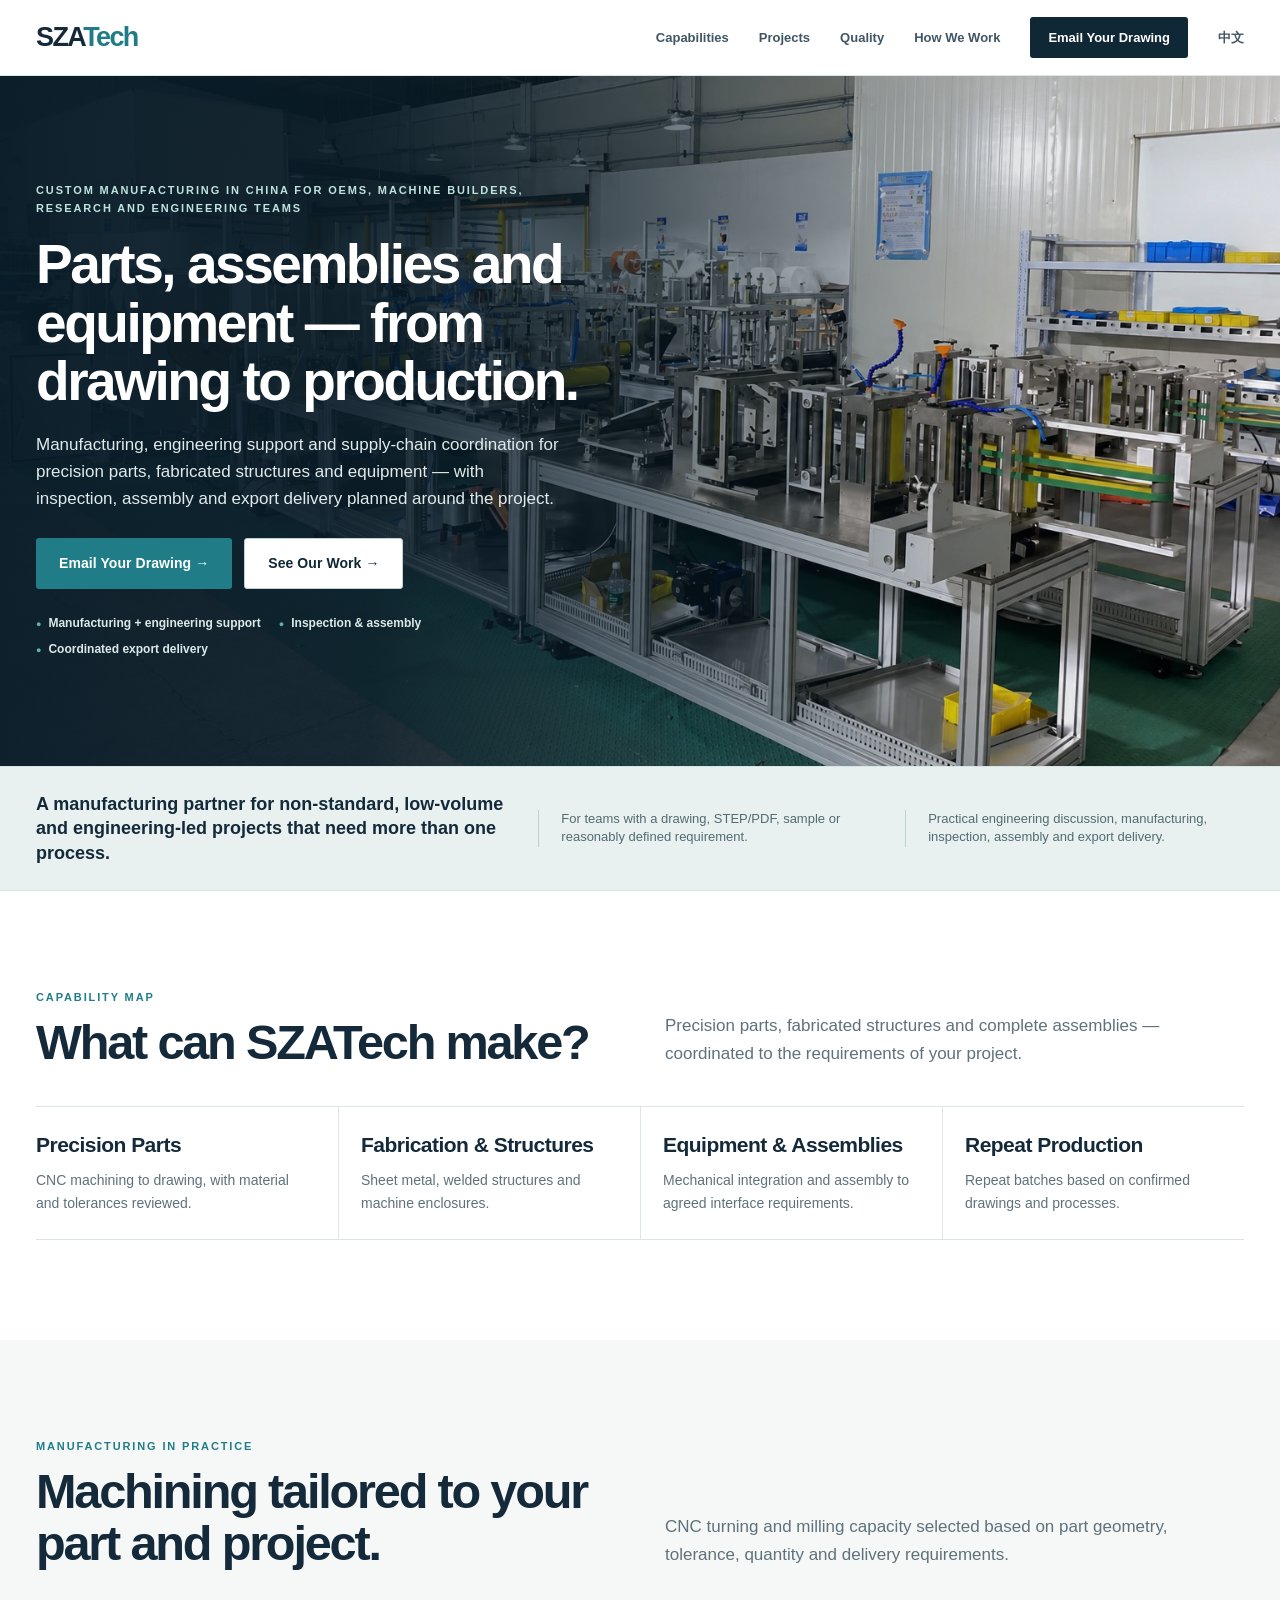
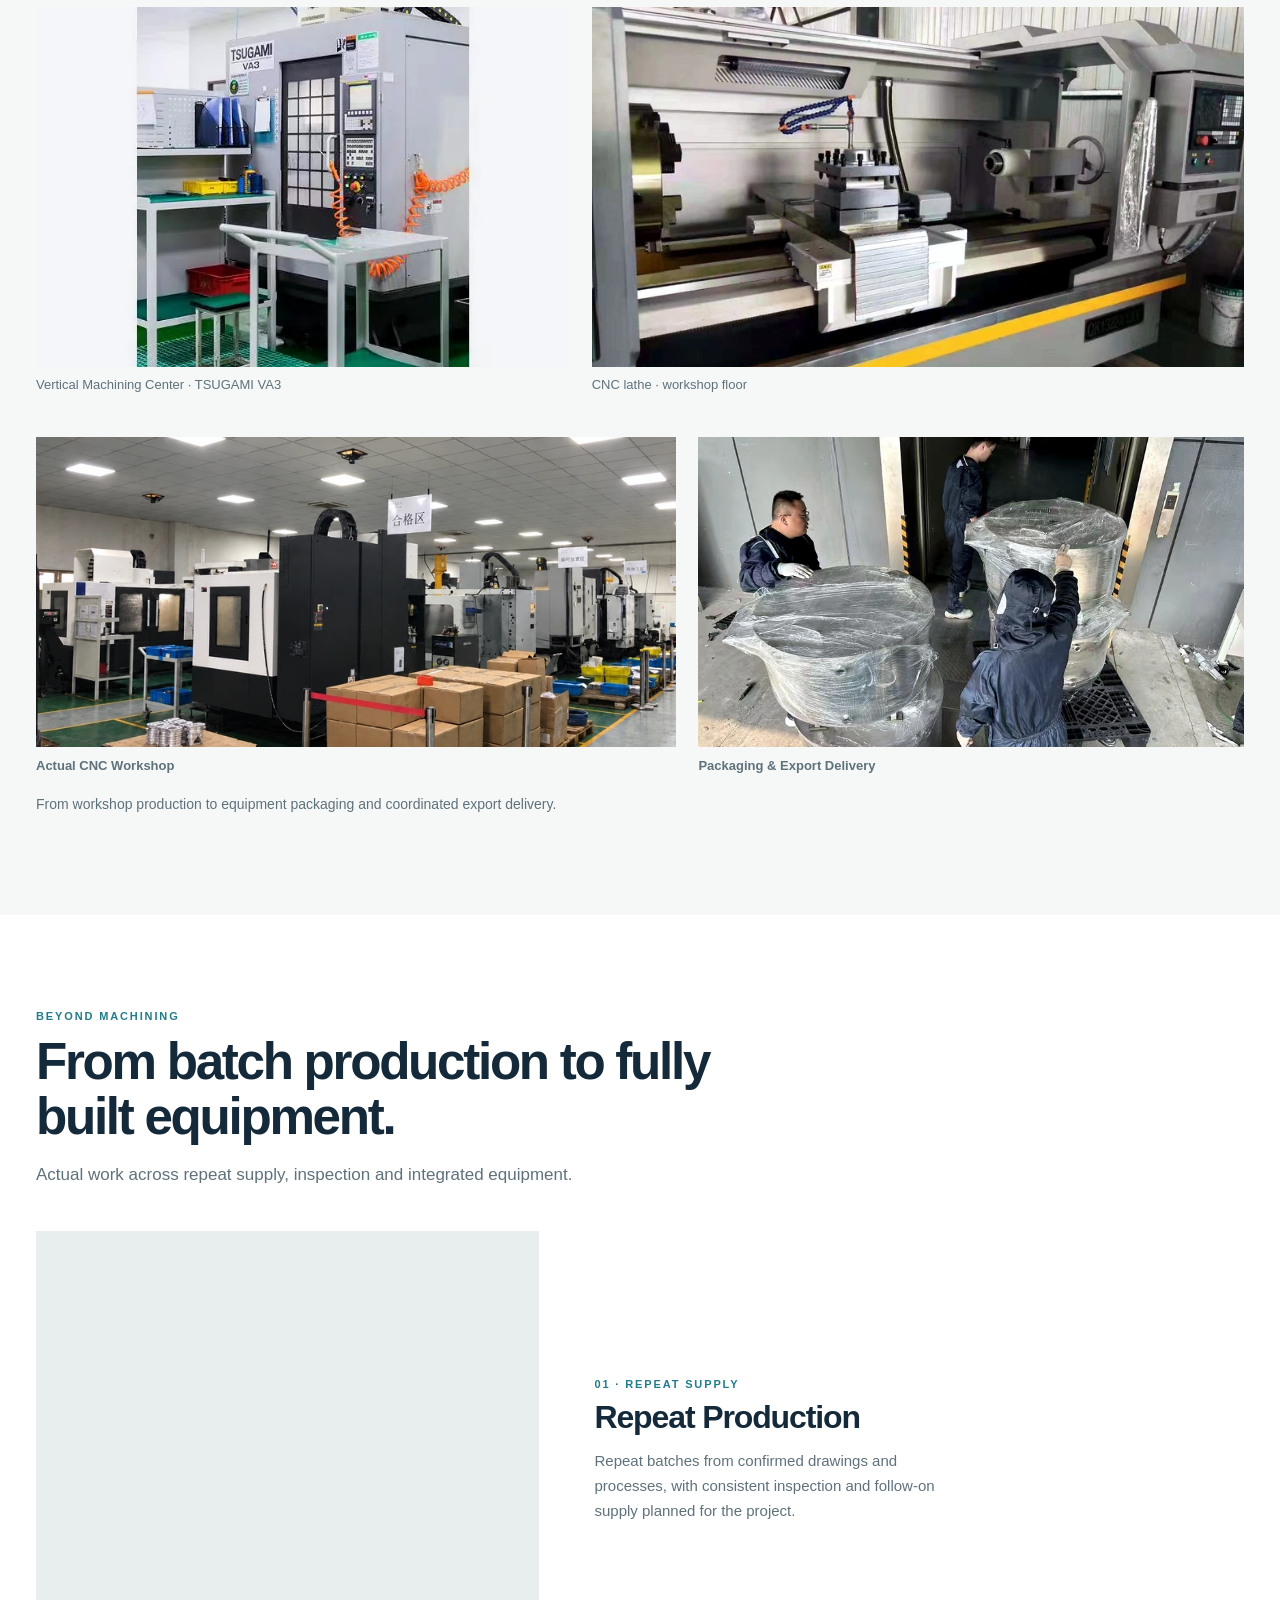
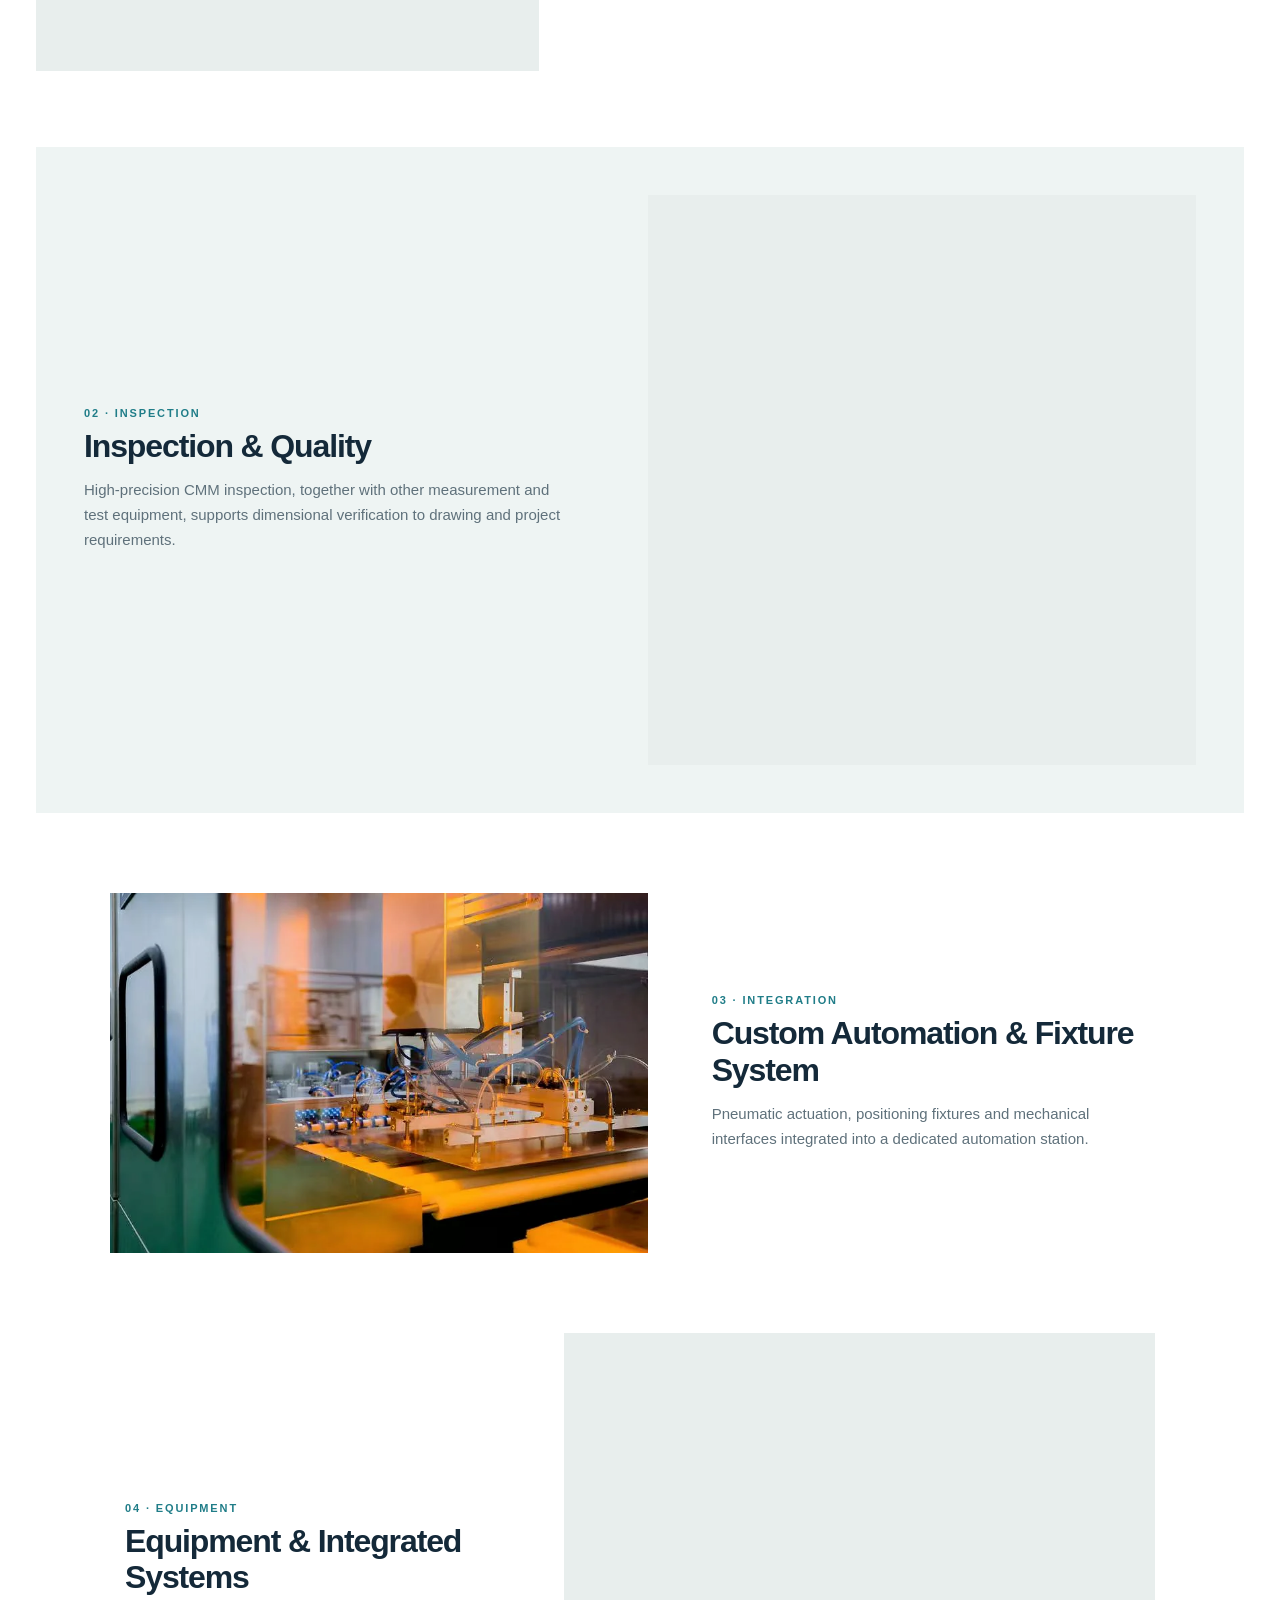
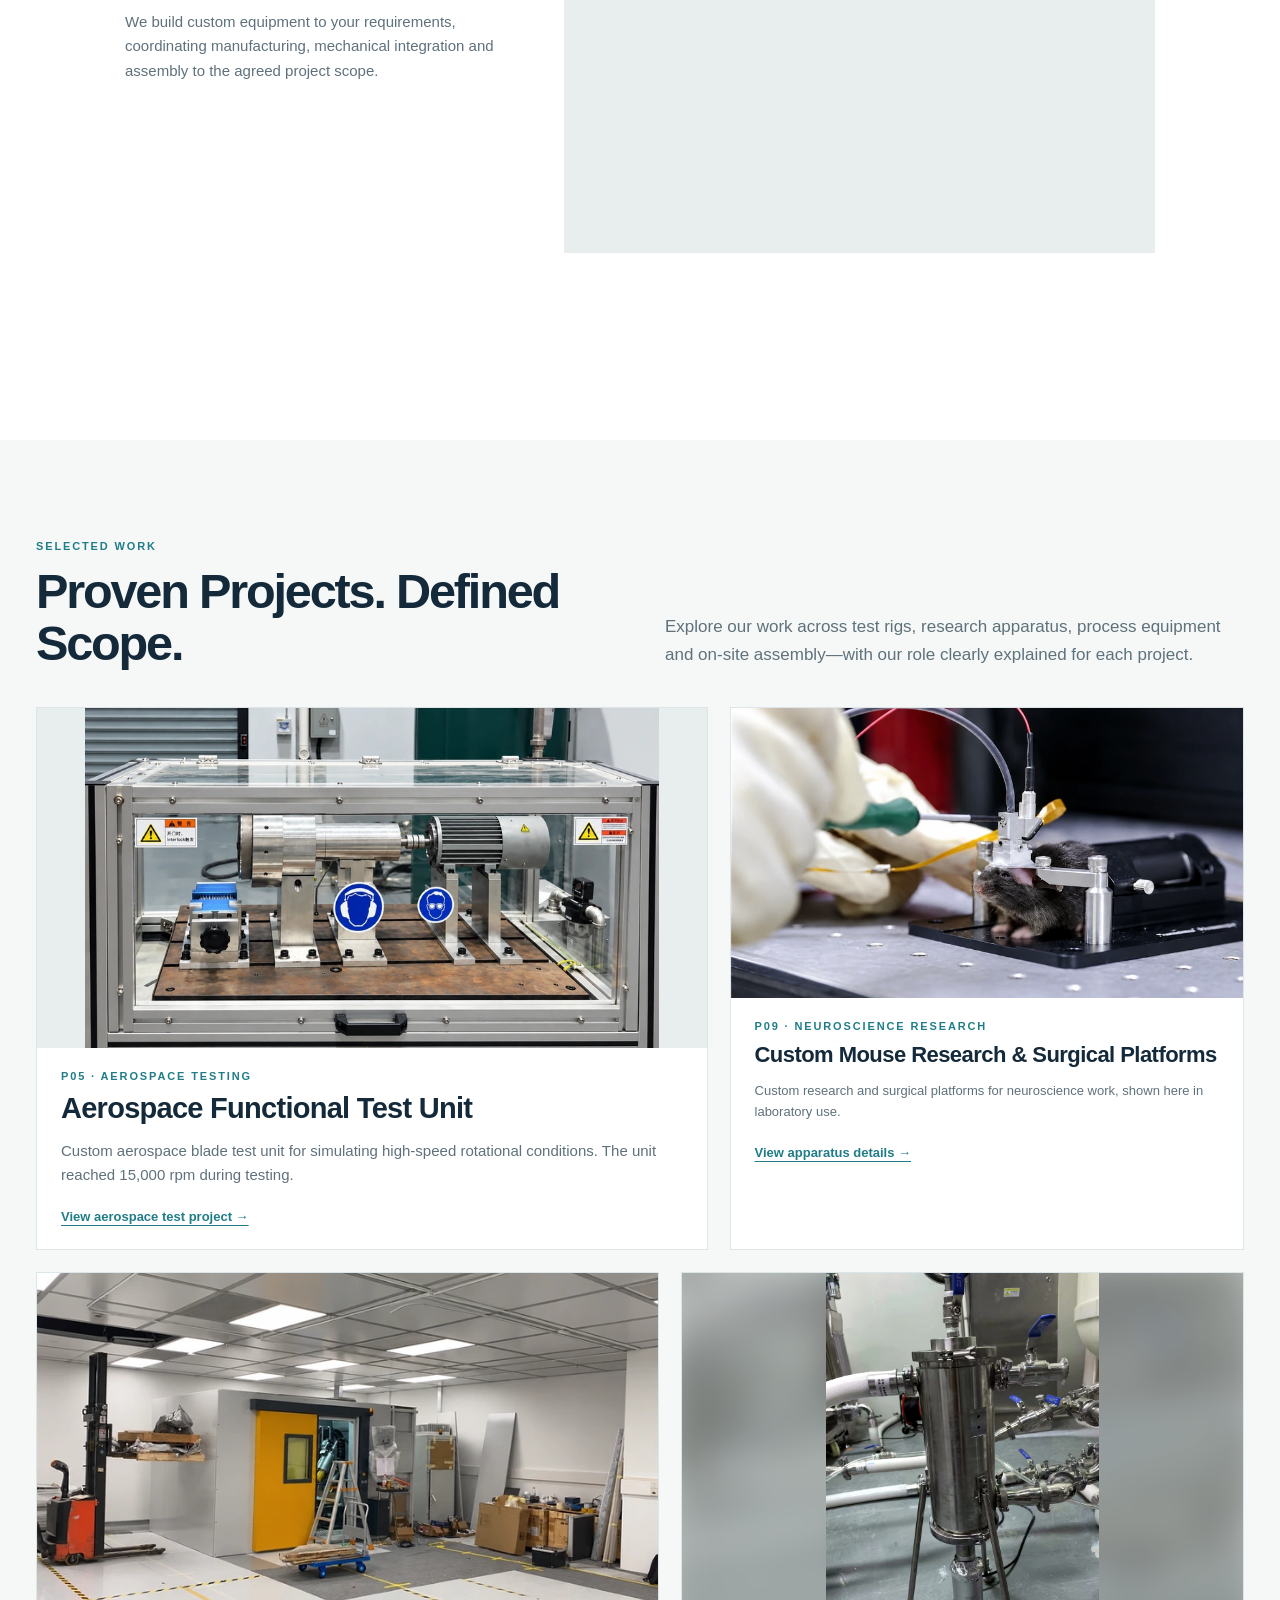
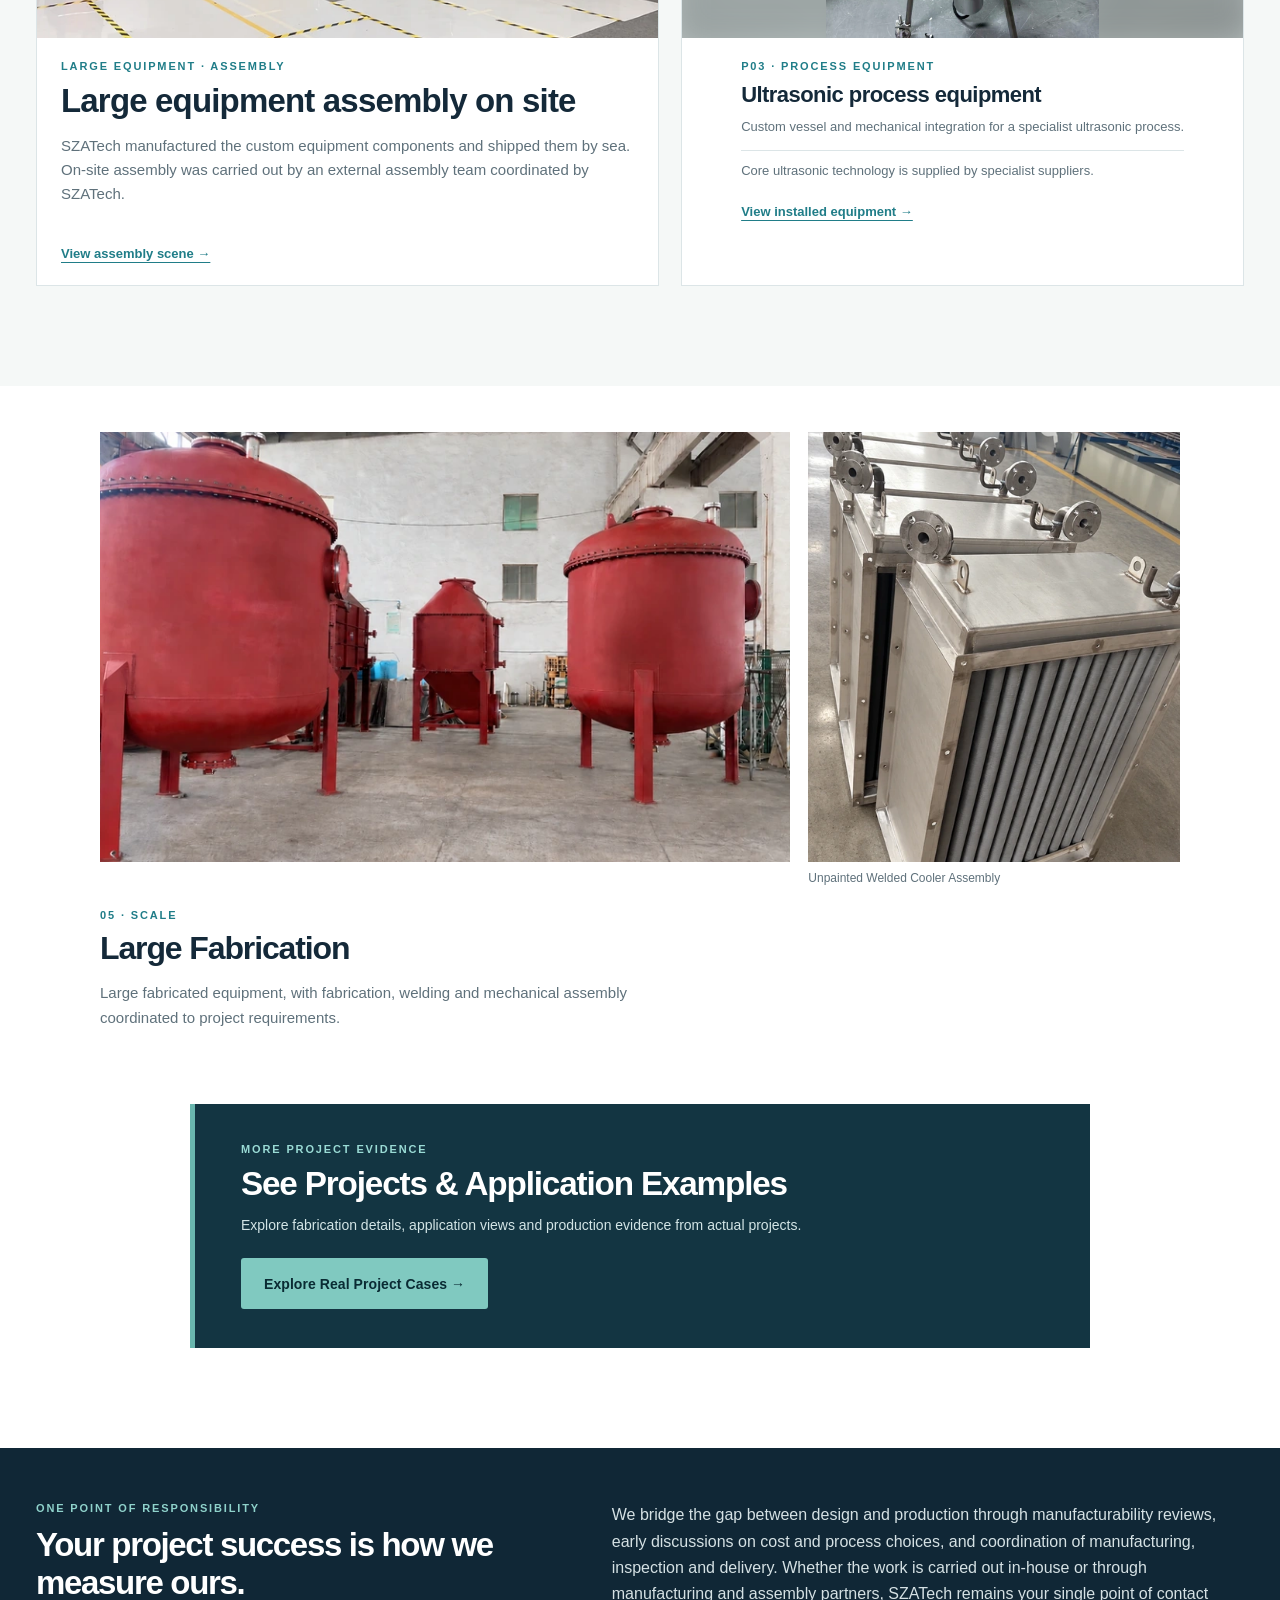
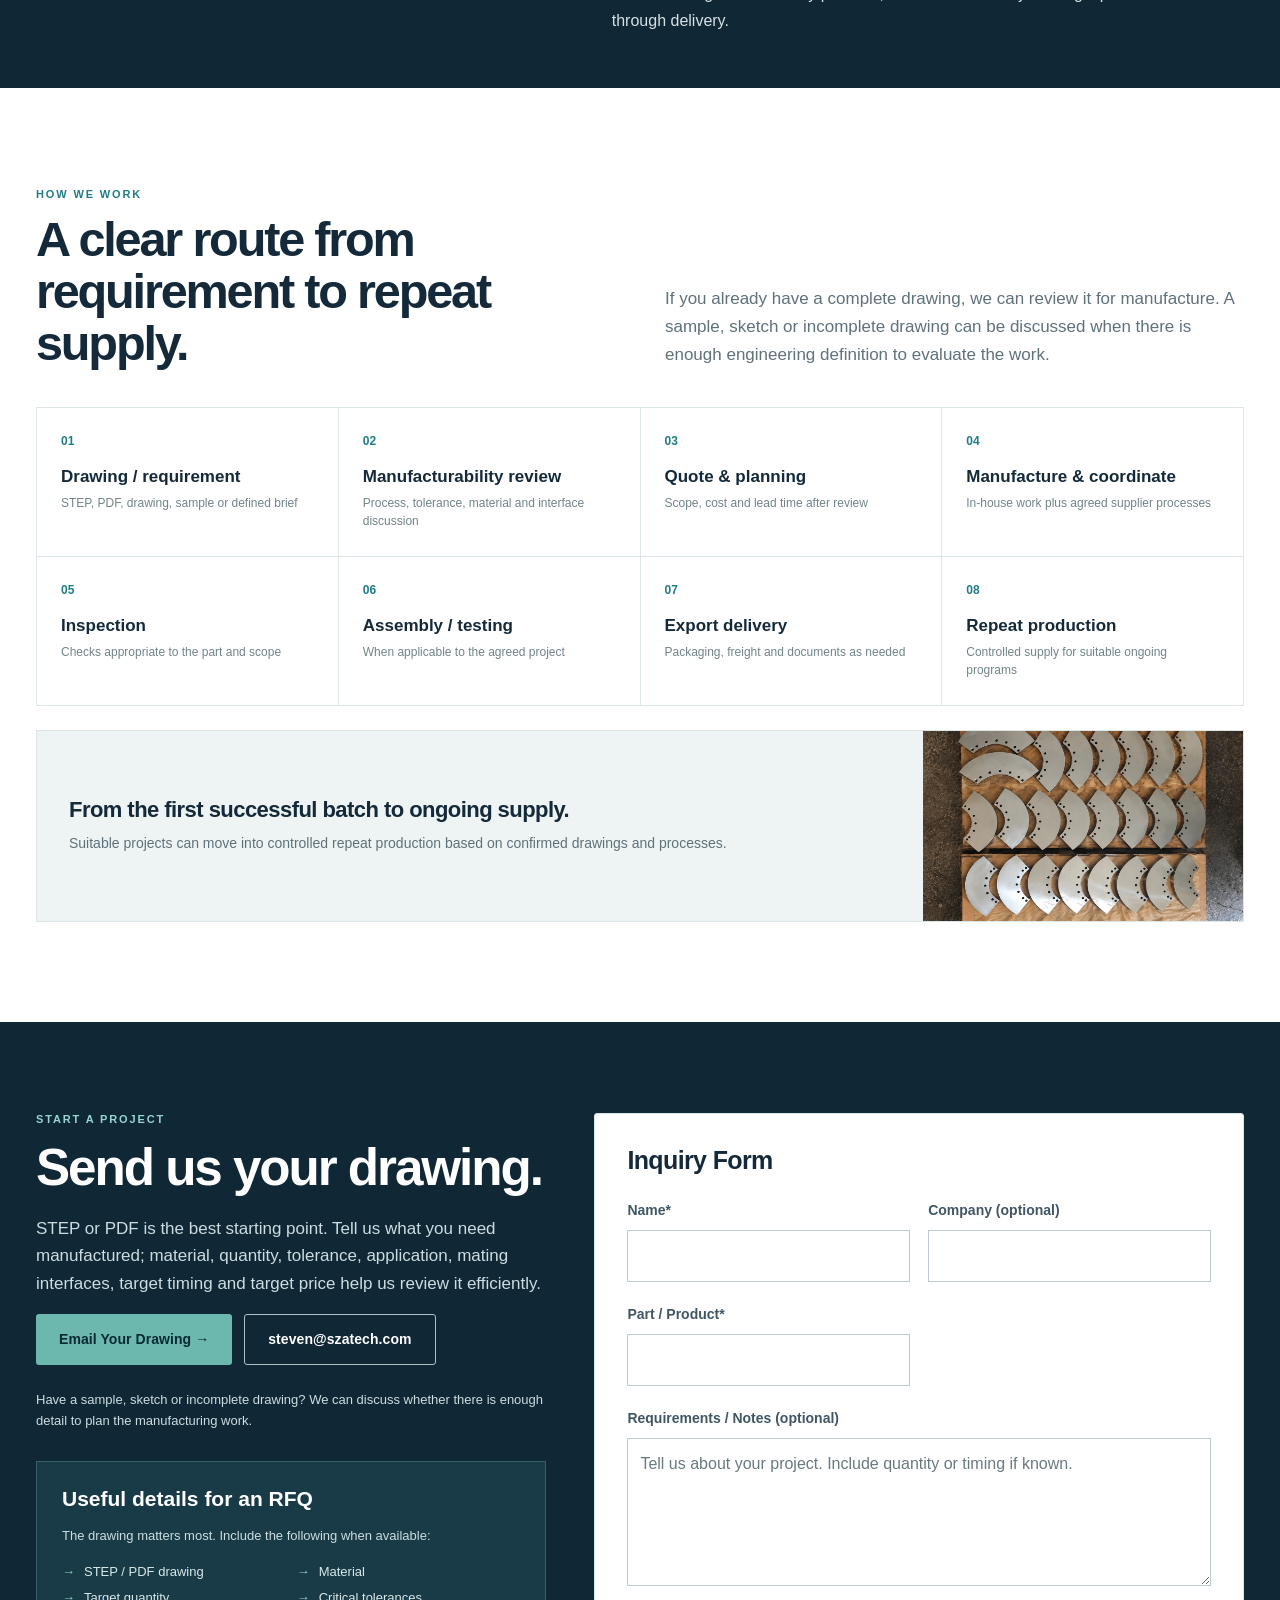
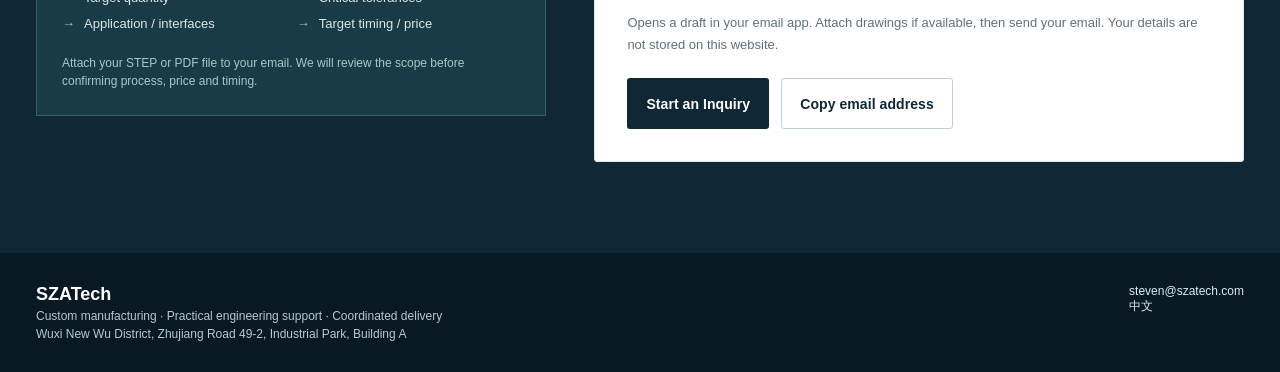
==== commit abc3ade1: "Deployed 00c4339 with MkDocs version: 1.6.1" ====
--- a/index.html
+++ b/index.html
@@ -1,42 +1,42 @@
 <!doctype html><html lang="en"><head><meta charset="utf-8"><meta name="viewport" content="width=device-width,initial-scale=1"><meta name="description" content="Custom manufacturing in China for non-standard, low-volume and engineering-led projects, including precision parts, fabricated structures, assemblies and equipment."><title>SZATech | Precision Parts, Equipment & Custom Manufacturing in China</title><link rel="stylesheet" href="assets/site.css"></head><body>
 <header class="header"><div class="wrap header-inner"><a class="logo" href="#top" aria-label="SZATech">SZA<span>Tech</span></a><button class="mobile-toggle" aria-label="Open navigation" aria-expanded="false" aria-controls="main-nav">☰</button><nav class="nav" id="main-nav"><a href="#capabilities">Capabilities</a><a href="#work">Projects</a><a href="#quality">Quality</a><a href="#process">How We Work</a><a class="nav-cta" href="mailto:steven@szatech.com?subject=SZATech%20project%20inquiry">Email Your Drawing</a><a href="zh.html" lang="zh">中文</a></nav></div></header>
-<main id="top"><section class="hero hero-v13"><div class="wrap hero-grid"><div class="hero-copy"><div class="eyebrow">Custom manufacturing in China for OEMs, machine builders, research and engineering teams</div><h1>Parts, assemblies and equipment — from drawing to repeat production.</h1><p class="lead">Manufacturing, engineering support and supply-chain coordination for precision parts, fabricated structures and equipment — with inspection, assembly and export delivery planned around the project.</p><div class="actions"><a class="button primary" href="mailto:steven@szatech.com?subject=SZATech%20drawing%20review">Email Your Drawing →</a><a class="button ghost" href="#work">See Our Work →</a></div><div class="micro"><span>Manufacturing + engineering support</span><span>Inspection &amp; assembly</span><span>Coordinated export delivery</span></div></div><div class="hero-scene"><img src="assets/066-automation-line-refresh.webp" alt="Integrated automation and assembly line showing SZATech equipment and engineering capability" width="1536" height="1024" loading="eager" fetchpriority="high"></div></div></section>
+<main id="top"><section class="hero hero-v13"><div class="wrap hero-grid"><div class="hero-copy"><div class="eyebrow">Custom manufacturing in China for OEMs, machine builders, research and engineering teams</div><h1>Parts, assemblies and equipment — from drawing to production.</h1><p class="lead">Manufacturing, engineering support and supply-chain coordination for precision parts, fabricated structures and equipment — with inspection, assembly and export delivery planned around the project.</p><div class="actions"><a class="button primary" href="mailto:steven@szatech.com?subject=SZATech%20drawing%20review">Email Your Drawing →</a><a class="button ghost" href="#work">See Our Work →</a></div><div class="micro"><span>Manufacturing + engineering support</span><span>Inspection &amp; assembly</span><span>Coordinated export delivery</span></div></div><div class="hero-scene"><img src="assets/066-automation-line-refresh.webp" alt="Integrated automation and assembly line showing SZATech equipment and engineering capability" width="1536" height="1024" loading="eager" fetchpriority="high" srcset="assets/066-automation-line-refresh-w480.webp 480w, assets/066-automation-line-refresh-w800.webp 800w, assets/066-automation-line-refresh-w1200.webp 1200w, assets/066-automation-line-refresh.webp 1536w" sizes="100vw"></div></div></section>
 
 <div class="intro-line"><div class="wrap"><strong>A manufacturing partner for non-standard, low-volume and engineering-led projects that need more than one process.</strong><span>For teams with a drawing, STEP/PDF, sample or reasonably defined requirement.</span><span>Practical engineering discussion, manufacturing, inspection, assembly and export delivery.</span></div></div>
 <section class="section" id="capabilities"><div class="wrap"><div class="section-head"><div><div class="eyebrow">Capability map</div><h2>What can SZATech make?</h2></div><p>Precision parts, fabricated structures and complete assemblies — coordinated to the requirements of your project.</p></div><div class="capability-columns"><article><h3>Precision Parts</h3><p>CNC machining to drawing, with material and tolerances reviewed.</p></article><article><h3>Fabrication & Structures</h3><p>Sheet metal, welded structures and machine enclosures.</p></article><article><h3>Equipment & Assemblies</h3><p>Mechanical integration and assembly to agreed interface requirements.</p></article><article><h3>Repeat Production</h3><p>Repeat batches based on confirmed drawings and processes.</p></article></div></div></section>
 <section class="section soft" id="delivery"><div class="wrap">
-<div class="section-head"><div><div class="eyebrow">Manufacturing in practice</div><h2>Machining matched to the part and project.</h2></div><p>CNC turning and milling capacity selected based on part geometry, tolerance, quantity and delivery requirements.</p></div>
-<div class="manufacturing-v3"><figure class="manufacturing-photo machining-center"><div class="manufacturing-image"><img src="assets/043-tsugami-machine-in-workshop.webp" alt="TSUGAMI VA3 vertical machining center in the workshop" width="800" height="600" loading="lazy"></div><figcaption>Vertical Machining Center · TSUGAMI VA3</figcaption></figure><figure class="manufacturing-photo lathe"><div class="manufacturing-image"><img src="assets/041-cnc-lathe-shop-floor.webp" alt="CNC lathe with chuck and tool turret on the workshop floor" width="1440" height="1080" loading="lazy"></div><figcaption>CNC lathe · workshop floor</figcaption></figure></div>
-<div class="workshop-delivery-proof" aria-label="Workshop and delivery evidence"><div class="workshop-delivery-images"><figure class="workshop-delivery-photo workshop"><img src="assets/090-cnc-workshop-refresh.webp" alt="Actual SZATech CNC workshop" width="1448" height="1086" loading="lazy"><figcaption>Actual CNC Workshop</figcaption></figure><figure class="workshop-delivery-photo delivery"><img src="assets/p06-015.webp" alt="Large equipment wrapped for packaging and export delivery" width="1008" height="756" loading="lazy"><figcaption>Packaging &amp; Export Delivery</figcaption></figure></div><p>From workshop production to equipment packaging and coordinated export delivery.</p></div>
+<div class="section-head"><div><div class="eyebrow">Manufacturing in practice</div><h2>Machining tailored to your part and project.</h2></div><p>CNC turning and milling capacity selected based on part geometry, tolerance, quantity and delivery requirements.</p></div>
+<div class="manufacturing-v3"><figure class="manufacturing-photo machining-center"><div class="manufacturing-image"><img src="assets/043-tsugami-machine-in-workshop.webp" alt="TSUGAMI VA3 vertical machining center in the workshop" width="800" height="600" loading="lazy"></div><figcaption>Vertical Machining Center · TSUGAMI VA3</figcaption></figure><figure class="manufacturing-photo lathe"><div class="manufacturing-image"><img src="assets/041-cnc-lathe-shop-floor.webp" alt="CNC lathe with chuck and tool turret on the workshop floor" width="1440" height="1080" loading="lazy" srcset="assets/041-cnc-lathe-shop-floor-w480.webp 480w, assets/041-cnc-lathe-shop-floor-w800.webp 800w, assets/041-cnc-lathe-shop-floor-w1200.webp 1200w, assets/041-cnc-lathe-shop-floor.webp 1440w" sizes="(max-width: 720px) calc(100vw - 36px), (max-width: 1050px) 50vw, 620px"></div><figcaption>CNC lathe · workshop floor</figcaption></figure></div>
+<div class="workshop-delivery-proof" aria-label="Workshop and delivery evidence"><div class="workshop-delivery-images"><figure class="workshop-delivery-photo workshop"><img src="assets/090-cnc-workshop-refresh.webp" alt="Actual SZATech CNC workshop" width="1448" height="1086" loading="lazy" srcset="assets/090-cnc-workshop-refresh-w480.webp 480w, assets/090-cnc-workshop-refresh-w800.webp 800w, assets/090-cnc-workshop-refresh-w1200.webp 1200w, assets/090-cnc-workshop-refresh.webp 1448w" sizes="(max-width: 720px) calc(100vw - 36px), (max-width: 1050px) 50vw, 620px"><figcaption>Actual CNC Workshop</figcaption></figure><figure class="workshop-delivery-photo delivery"><img src="assets/p06-015.webp" alt="Large equipment wrapped for packaging and export delivery" width="1008" height="756" loading="lazy" srcset="assets/p06-015-w480.webp 480w, assets/p06-015-w800.webp 800w, assets/p06-015.webp 1008w" sizes="(max-width: 720px) calc(100vw - 36px), (max-width: 1050px) 50vw, 620px"><figcaption>Packaging &amp; Export Delivery</figcaption></figure></div><p>From workshop production to equipment packaging and coordinated export delivery.</p></div>
 </div></section>
-<section class="image-story" aria-label="Beyond Machining">
-<div class="wrap"><div class="story-heading"><div class="eyebrow">Beyond Machining</div><h2>From repeat production to inspection and complete equipment.</h2><p>Actual work across repeat supply, inspection and integrated equipment.</p></div>
-<div class="story-pair story-single"><article class="story-item repeat"><div class="story-media"><img src="assets/085-repeat-production-refresh.webp" alt="Repeat batch of machined stainless components arranged for inspection" width="1086" height="1448" loading="lazy"></div><div class="story-copy"><div class="eyebrow">01 · Repeat supply</div><h3>Repeat Production</h3><p>Repeat batches from confirmed drawings and processes, with consistent inspection and follow-on supply planned for the project.</p></div></article></div>
-<article class="story-item inspection" id="quality"><div class="story-copy"><div class="eyebrow">02 · Inspection</div><h3>Inspection &amp; Quality</h3><p>High-precision CMM inspection, together with other measurement and test equipment, supports dimensional verification to drawing and project requirements.</p></div><div class="story-media"><img src="assets/073-cmm-inspection-refresh.webp" alt="CMM probe measuring a machined workpiece held in a fixture" width="1024" height="1536" loading="lazy"></div></article>
+<section class="image-story" aria-label="Beyond Machining">
+<div class="wrap"><div class="story-heading"><div class="eyebrow">Beyond Machining</div><h2>From batch production to fully built equipment.</h2><p>Actual work across repeat supply, inspection and integrated equipment.</p></div>
+<div class="story-pair story-single"><article class="story-item repeat"><div class="story-media"><img src="assets/085-repeat-production-refresh.webp" alt="Repeat batch of machined stainless components arranged for inspection" width="1086" height="1448" loading="lazy" srcset="assets/085-repeat-production-refresh-w480.webp 480w, assets/085-repeat-production-refresh-w800.webp 800w, assets/085-repeat-production-refresh.webp 1086w" sizes="(max-width: 720px) calc(100vw - 36px), (max-width: 1050px) 50vw, 620px"></div><div class="story-copy"><div class="eyebrow">01 · Repeat supply</div><h3>Repeat Production</h3><p>Repeat batches from confirmed drawings and processes, with consistent inspection and follow-on supply planned for the project.</p></div></article></div>
+<article class="story-item inspection" id="quality"><div class="story-copy"><div class="eyebrow">02 · Inspection</div><h3>Inspection &amp; Quality</h3><p>High-precision CMM inspection, together with other measurement and test equipment, supports dimensional verification to drawing and project requirements.</p></div><div class="story-media"><img src="assets/073-cmm-inspection-refresh.webp" alt="CMM probe measuring a machined workpiece held in a fixture" width="1024" height="1536" loading="lazy" srcset="assets/073-cmm-inspection-refresh-w480.webp 480w, assets/073-cmm-inspection-refresh-w800.webp 800w, assets/073-cmm-inspection-refresh.webp 1024w" sizes="(max-width: 720px) calc(100vw - 36px), (max-width: 1050px) 50vw, 620px"></div></article>
 <article class="story-item automation-bridge"><div class="story-media"><img src="assets/042-machining-behind-window.webp" alt="Dedicated automation station with positioning fixtures, pneumatic lines and mechanical interfaces" width="800" height="600" loading="lazy"></div><div class="story-copy"><div class="eyebrow">03 · Integration</div><h3>Custom Automation &amp; Fixture System</h3><p>Pneumatic actuation, positioning fixtures and mechanical interfaces integrated into a dedicated automation station.</p></div></article>
-<article class="story-item equipment"><div class="story-media"><img src="assets/equipment-web-handling-refresh.webp" alt="Integrated equipment with rollers and web handling components" width="1086" height="1448" loading="lazy"></div><div class="story-copy"><div class="eyebrow">04 · Equipment</div><h3>Equipment &amp; Integrated Systems</h3><p>Equipment fabrication, mechanical integration and interface details coordinated around the application requirements.</p></div></article>
+<article class="story-item equipment"><div class="story-media"><img src="assets/equipment-web-handling-refresh.webp" alt="Integrated equipment with rollers and web handling components" width="1086" height="1448" loading="lazy" srcset="assets/equipment-web-handling-refresh-w480.webp 480w, assets/equipment-web-handling-refresh-w800.webp 800w, assets/equipment-web-handling-refresh.webp 1086w" sizes="(max-width: 720px) calc(100vw - 36px), (max-width: 1050px) 50vw, 620px"></div><div class="story-copy"><div class="eyebrow">04 · Equipment</div><h3>Equipment &amp; Integrated Systems</h3><p>We build custom equipment to your requirements, coordinating manufacturing, mechanical integration and assembly to the agreed project scope.</p></div></article>
 </div></section>
 <section class="section soft" id="work"><div class="wrap">
-<div class="section-head"><div><div class="eyebrow">Selected work</div><h2>Real projects. Clear contributions.</h2></div><p>Examples of equipment testing, research apparatus, process equipment and on-site installation — with the scope of our contribution stated for each.</p></div>
+<div class="section-head"><div><div class="eyebrow">Selected work</div><h2>Proven Projects. Defined Scope.</h2></div><p>Explore our work across test rigs, research apparatus, process equipment and on-site assembly—with our role clearly explained for each project.</p></div>
 <div class="selected-layout selected-grid-v4">
 <article class="selected-feature functional-test" id="case-p05">
-<div class="selected-photo"><img src="assets/065-functional-test-front-view.webp" alt="Aerospace functional test unit for high-speed blade testing" width="1630" height="965" loading="lazy"></div>
+<div class="selected-photo"><img src="assets/065-functional-test-front-view.webp" alt="Aerospace functional test unit for high-speed blade testing" width="1630" height="965" loading="lazy" srcset="assets/065-functional-test-front-view-w480.webp 480w, assets/065-functional-test-front-view-w800.webp 800w, assets/065-functional-test-front-view-w1200.webp 1200w, assets/065-functional-test-front-view.webp 1630w" sizes="(max-width: 720px) calc(100vw - 36px), (max-width: 1050px) 50vw, 620px"></div>
 <div class="copy"><div class="eyebrow">P05 · Aerospace testing</div><h3>Aerospace Functional Test Unit</h3><p>Custom aerospace blade test unit for simulating high-speed rotational conditions. The unit reached 15,000 rpm during testing.</p><a class="text-link" href="case-supporting.html#p05">View aerospace test project →</a></div>
 </article>
 <article class="selected-detail research-case" id="case-p09">
-<div class="selected-photo"><img src="assets/p09-060-natural-paws.webp" alt="Custom mouse research and surgical platforms shown in laboratory use" width="1545" height="1018" loading="lazy"></div>
+<div class="selected-photo"><img src="assets/p09-060-natural-paws.webp" alt="Custom mouse research and surgical platforms shown in laboratory use" width="1545" height="1018" loading="lazy" srcset="assets/p09-060-natural-paws-w480.webp 480w, assets/p09-060-natural-paws-w800.webp 800w, assets/p09-060-natural-paws-w1200.webp 1200w, assets/p09-060-natural-paws.webp 1545w" sizes="(max-width: 720px) calc(100vw - 36px), (max-width: 1050px) 50vw, 620px"></div>
 <div class="copy"><div class="eyebrow">P09 · Neuroscience research</div><h3>Custom Mouse Research &amp; Surgical Platforms</h3><p>Custom research and surgical platforms for neuroscience work, shown here in laboratory use.</p><a class="text-link" href="case-supporting.html#p09">View apparatus details →</a></div>
 </article>
-<article class="installation-project" id="case-installation"><div class="installation-photo"><img src="assets/067-large-equipment-installation-retouched.webp" alt="Large yellow-door equipment being assembled on site" width="1672" height="940" loading="lazy"></div><div class="installation-copy"><div class="eyebrow">Large equipment · Assembly</div><h3>Large equipment assembly on site</h3><p>The equipment components shown were custom made by SZATech and shipped by sea; this photo records their on-site assembly.</p><a class="text-link" href="case-supporting.html#installation">View assembly scene →</a></div></article>
+<article class="installation-project" id="case-installation"><div class="installation-photo"><img src="assets/067-large-equipment-installation-retouched.webp" alt="Large yellow-door equipment being assembled on site" width="1672" height="940" loading="lazy" srcset="assets/067-large-equipment-installation-retouched-w480.webp 480w, assets/067-large-equipment-installation-retouched-w800.webp 800w, assets/067-large-equipment-installation-retouched-w1200.webp 1200w, assets/067-large-equipment-installation-retouched.webp 1672w" sizes="(max-width: 720px) calc(100vw - 36px), (max-width: 1050px) 50vw, 620px"></div><div class="installation-copy"><div class="eyebrow">Large equipment · Assembly</div><h3>Large equipment assembly on site</h3><p>SZATech manufactured the custom equipment components and shipped them by sea. On-site assembly was carried out by an external assembly team coordinated by SZATech.</p><a class="text-link" href="case-supporting.html#installation">View assembly scene →</a></div></article>
 <article class="selected-detail process-case" id="case-p03">
-<div class="selected-photo"><img src="assets/p03-038.jpg" alt="Installed stainless vessel and process connections in an ultrasonic system" width="1279" height="1706" loading="lazy"></div>
+<div class="selected-photo"><img src="assets/p03-038.jpg" alt="Installed stainless vessel and process connections in an ultrasonic system" width="1279" height="1706" loading="lazy" srcset="assets/p03-038-w480.webp 480w, assets/p03-038-w800.webp 800w, assets/p03-038.jpg 1279w" sizes="(max-width: 720px) calc(100vw - 36px), (max-width: 1050px) 50vw, 620px"></div>
 <div class="copy"><div class="eyebrow">P03 · Process equipment</div><h3>Ultrasonic process equipment</h3><p>Custom vessel and mechanical integration for a specialist ultrasonic process.</p><p class="scope-note">Core ultrasonic technology is supplied by specialist suppliers.</p><a class="text-link" href="case-supporting.html#p03">View installed equipment →</a></div>
 </article>
 </div></div></section>
-<section class="image-story fabrication-section" aria-label="Large fabrication"><div class="wrap"><article class="fabrication-proof" id="scale"><div class="fabrication-gallery"><figure class="fabrication-primary"><img src="assets/023-large-vessels-refresh.webp" alt="Large fabricated equipment in a workshop" width="1672" height="941" loading="lazy"></figure><figure class="fabrication-secondary"><img src="assets/078-upright-approved-angle.webp" alt="Unpainted Welded Cooler Assembly in the workshop" width="916" height="1482" loading="lazy"><figcaption>Unpainted Welded Cooler Assembly</figcaption></figure></div><div class="story-copy"><div class="eyebrow">05 · Scale</div><h3>Large Fabrication</h3><p>Large fabricated equipment, with fabrication, welding and mechanical assembly coordinated to project requirements.</p></div></article></div></section>
+<section class="image-story fabrication-section" aria-label="Large fabrication"><div class="wrap"><article class="fabrication-proof" id="scale"><div class="fabrication-gallery"><figure class="fabrication-primary"><img src="assets/023-large-vessels-refresh.webp" alt="Large fabricated equipment in a workshop" width="1672" height="941" loading="lazy" srcset="assets/023-large-vessels-refresh-w480.webp 480w, assets/023-large-vessels-refresh-w800.webp 800w, assets/023-large-vessels-refresh-w1200.webp 1200w, assets/023-large-vessels-refresh.webp 1672w" sizes="(max-width: 720px) calc(100vw - 36px), (max-width: 1050px) 50vw, 620px"></figure><figure class="fabrication-secondary"><img src="assets/078-upright-approved-angle.webp" alt="Unpainted Welded Cooler Assembly in the workshop" width="916" height="1482" loading="lazy" srcset="assets/078-upright-approved-angle-w480.webp 480w, assets/078-upright-approved-angle-w600.webp 600w, assets/078-upright-approved-angle-w800.webp 800w, assets/078-upright-approved-angle.webp 916w" sizes="(max-width: 480px) 68vw, (max-width: 720px) 41vw, 420px"><figcaption>Unpainted Welded Cooler Assembly</figcaption></figure></div><div class="story-copy"><div class="eyebrow">05 · Scale</div><h3>Large Fabrication</h3><p>Large fabricated equipment, with fabrication, welding and mechanical assembly coordinated to project requirements.</p></div></article></div></section>
 <section class="section project-cta-section"><div class="wrap"><aside class="project-entry"><div class="project-entry-copy"><div class="eyebrow">More project evidence</div><h3>See Projects &amp; Application Examples</h3><p>Explore fabrication details, application views and production evidence from actual projects.</p><a class="button primary" href="case-supporting.html">Explore Real Project Cases →</a></div></aside></div></section>
-<section class="responsibility"><div class="wrap"><div><div class="eyebrow">One point of responsibility</div><h2>Your project success is how we measure ours.</h2></div><div><p>We review how a drawing can actually be made, discuss cost and manufacturing trade-offs early, then coordinate production, inspection and delivery. When another process or capacity is needed, SZATech remains your single coordination point through delivery.</p></div></div></section>
-<section class="section" id="process"><div class="wrap"><div class="section-head"><div><div class="eyebrow">How we work</div><h2>A clear route from requirement to repeat supply.</h2></div><p>If you already have a complete drawing, we can review it for manufacture. A sample, sketch or incomplete drawing can be discussed when there is enough engineering definition to evaluate the work.</p></div><div class="steps"><div class="step"><b>01</b><strong>Drawing / requirement</strong><small>STEP, PDF, drawing, sample or defined brief</small></div><div class="step"><b>02</b><strong>Manufacturability review</strong><small>Process, tolerance, material and interface discussion</small></div><div class="step"><b>03</b><strong>Quote &amp; planning</strong><small>Scope, cost and lead time after review</small></div><div class="step"><b>04</b><strong>Manufacture &amp; coordinate</strong><small>In-house work plus agreed supplier processes</small></div><div class="step"><b>05</b><strong>Inspection</strong><small>Checks appropriate to the part and scope</small></div><div class="step"><b>06</b><strong>Assembly / testing</strong><small>When applicable to the agreed project</small></div><div class="step"><b>07</b><strong>Export delivery</strong><small>Packaging, freight and documents as needed</small></div><div class="step"><b>08</b><strong>Repeat production</strong><small>Controlled supply for suitable ongoing programs</small></div></div><div class="repeat-supply-proof"><div class="repeat-supply-copy"><h3>From the first successful batch to ongoing supply.</h3><p>Suitable projects can move into controlled repeat production based on confirmed drawings and processes.</p></div><div class="repeat-supply-photo"><img src="assets/084-curved-metal-parts-batch.jpg" alt="Batch of curved machined metal parts" width="600" height="800" loading="lazy"></div></div></div></section>
+<section class="responsibility"><div class="wrap"><div><div class="eyebrow">One point of responsibility</div><h2>Your project success is how we measure ours.</h2></div><div><p>We bridge the gap between design and production through manufacturability reviews, early discussions on cost and process choices, and coordination of manufacturing, inspection and delivery. Whether the work is carried out in-house or through manufacturing and assembly partners, SZATech remains your single point of contact through delivery.</p></div></div></section>
+<section class="section" id="process"><div class="wrap"><div class="section-head"><div><div class="eyebrow">How we work</div><h2>A clear route from requirement to repeat supply.</h2></div><p>If you already have a complete drawing, we can review it for manufacture. A sample, sketch or incomplete drawing can be discussed when there is enough engineering definition to evaluate the work.</p></div><div class="steps"><div class="step"><b>01</b><strong>Drawing / requirement</strong><small>STEP, PDF, drawing, sample or defined brief</small></div><div class="step"><b>02</b><strong>Manufacturability review</strong><small>Process, tolerance, material and interface discussion</small></div><div class="step"><b>03</b><strong>Quote &amp; planning</strong><small>Scope, cost and lead time after review</small></div><div class="step"><b>04</b><strong>Manufacture &amp; coordinate</strong><small>In-house work plus agreed supplier processes</small></div><div class="step"><b>05</b><strong>Inspection</strong><small>Checks appropriate to the part and scope</small></div><div class="step"><b>06</b><strong>Assembly / testing</strong><small>When applicable to the agreed project</small></div><div class="step"><b>07</b><strong>Export delivery</strong><small>Packaging, freight and documents as needed</small></div><div class="step"><b>08</b><strong>Repeat production</strong><small>Controlled supply for suitable ongoing programs</small></div></div><div class="repeat-supply-proof"><div class="repeat-supply-copy"><h3>From the first successful batch to ongoing supply.</h3><p>Suitable projects can move into controlled repeat production based on confirmed drawings and processes.</p></div><div class="repeat-supply-photo"><img src="assets/084-curved-metal-parts-batch-cleaned.webp" alt="Batch of curved machined metal parts" width="800" height="1200" loading="lazy"></div></div></div></section>
 <section class="contact" id="contact"><div class="wrap contact-grid"><div class="contact-summary"><div><div class="eyebrow">Start a project</div><h2>Send us your drawing.</h2><p>STEP or PDF is the best starting point. Tell us what you need manufactured; material, quantity, tolerance, application, mating interfaces, target timing and target price help us review it efficiently.</p><div class="actions"><a class="button primary" href="mailto:steven@szatech.com?subject=SZATech%20drawing%20review">Email Your Drawing →</a><a class="button ghost-light" href="mailto:steven@szatech.com">steven@szatech.com</a></div><p style="font-size:13px;margin-top:25px">Have a sample, sketch or incomplete drawing? We can discuss whether there is enough detail to plan the manufacturing work.</p></div><aside class="rfq-list"><h3>Useful details for an RFQ</h3><p>The drawing matters most. Include the following when available:</p><ul><li>STEP / PDF drawing</li><li>Material</li><li>Target quantity</li><li>Critical tolerances</li><li>Application / interfaces</li><li>Target timing / price</li></ul><small>Attach your STEP or PDF file to your email. We will review the scope before confirming process, price and timing.</small></aside></div><form class="inquiry-form" id="inquiry-form" autocomplete="off" aria-labelledby="inquiry-title" aria-describedby="inquiry-note">
 <h3 id="inquiry-title">Inquiry Form</h3><div class="inquiry-fields"><div class="inquiry-field"><label for="inquiry-name">Name*</label><input id="inquiry-name" name="name" type="text" maxlength="100" required></div><div class="inquiry-field"><label for="inquiry-company">Company (optional)</label><input id="inquiry-company" name="company" type="text" maxlength="150"></div><div class="inquiry-field"><label for="inquiry-part">Part / Product*</label><input id="inquiry-part" name="part" type="text" maxlength="150" required></div>
 <div class="inquiry-field inquiry-notes"><label for="inquiry-notes">Requirements / Notes (optional)</label><textarea id="inquiry-notes" name="notes" maxlength="1500" rows="5" placeholder="Tell us about your project. Include quantity or timing if known."></textarea></div></div>
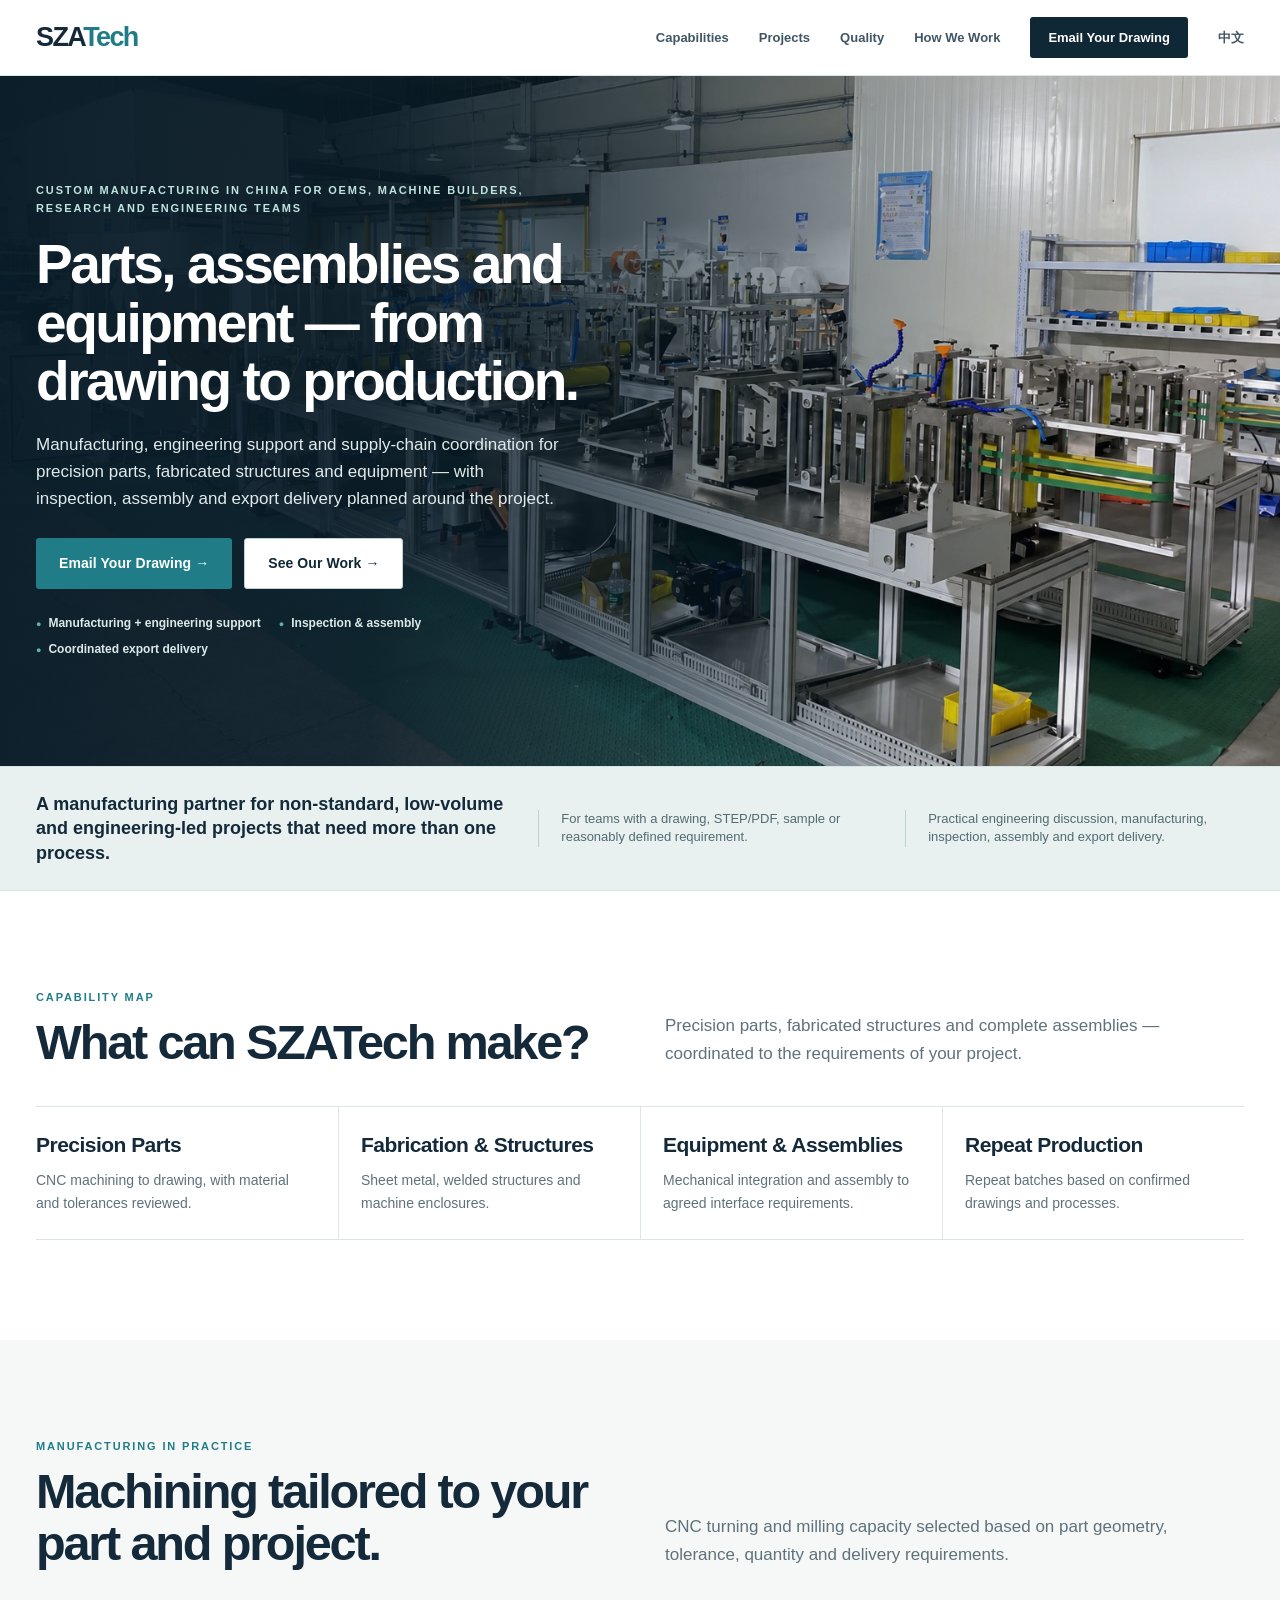
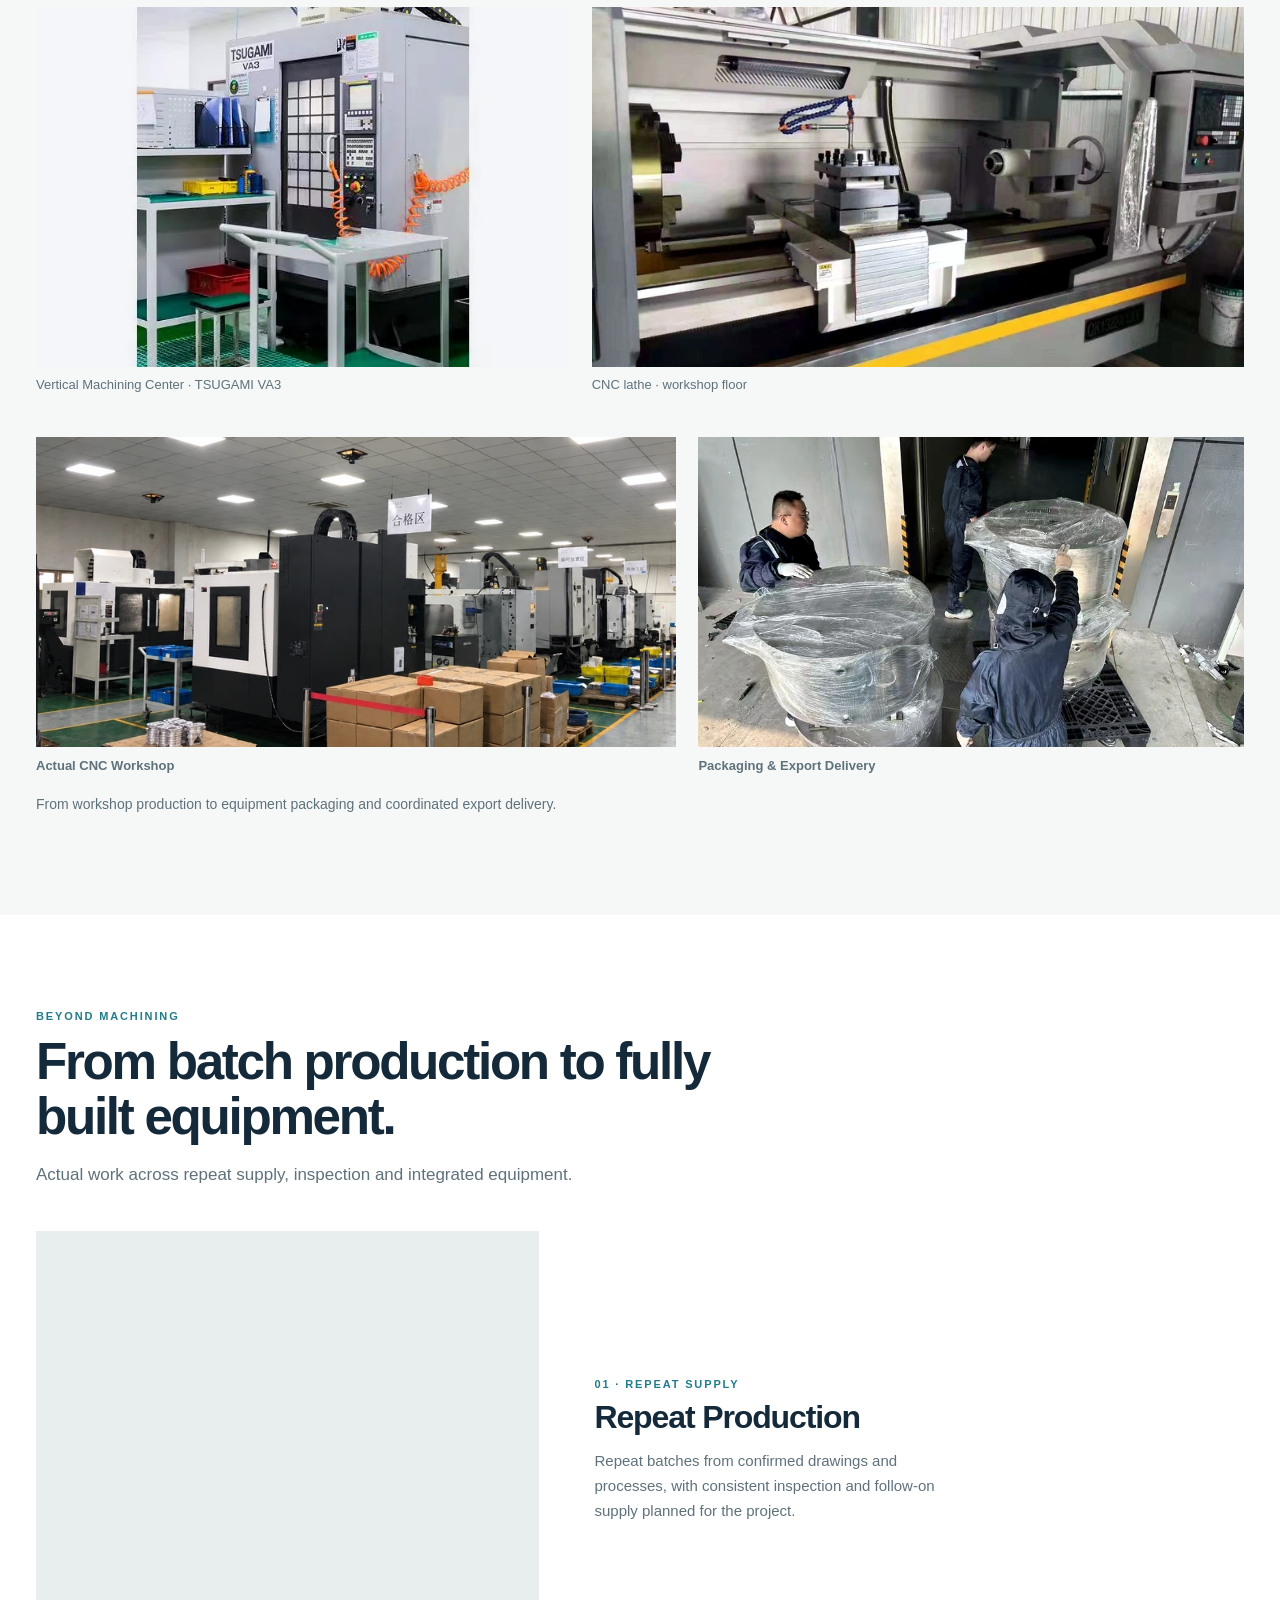
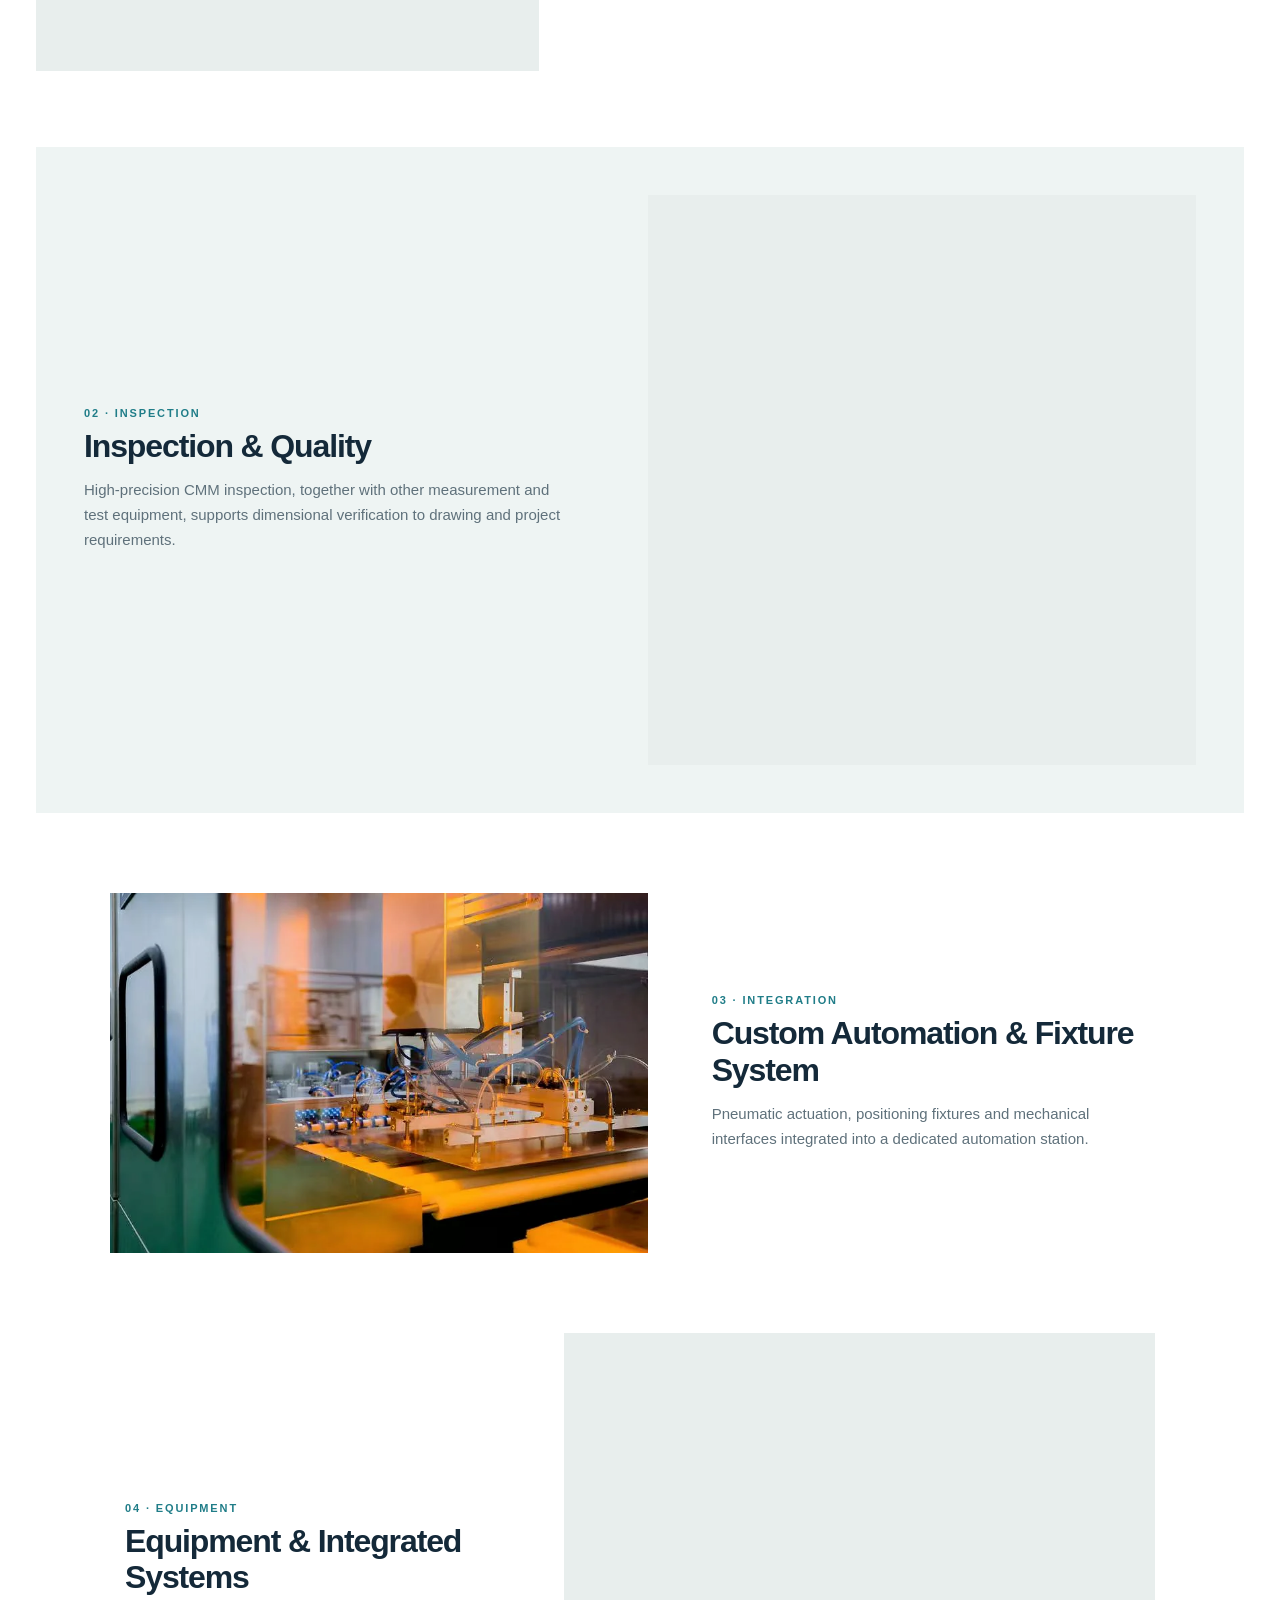
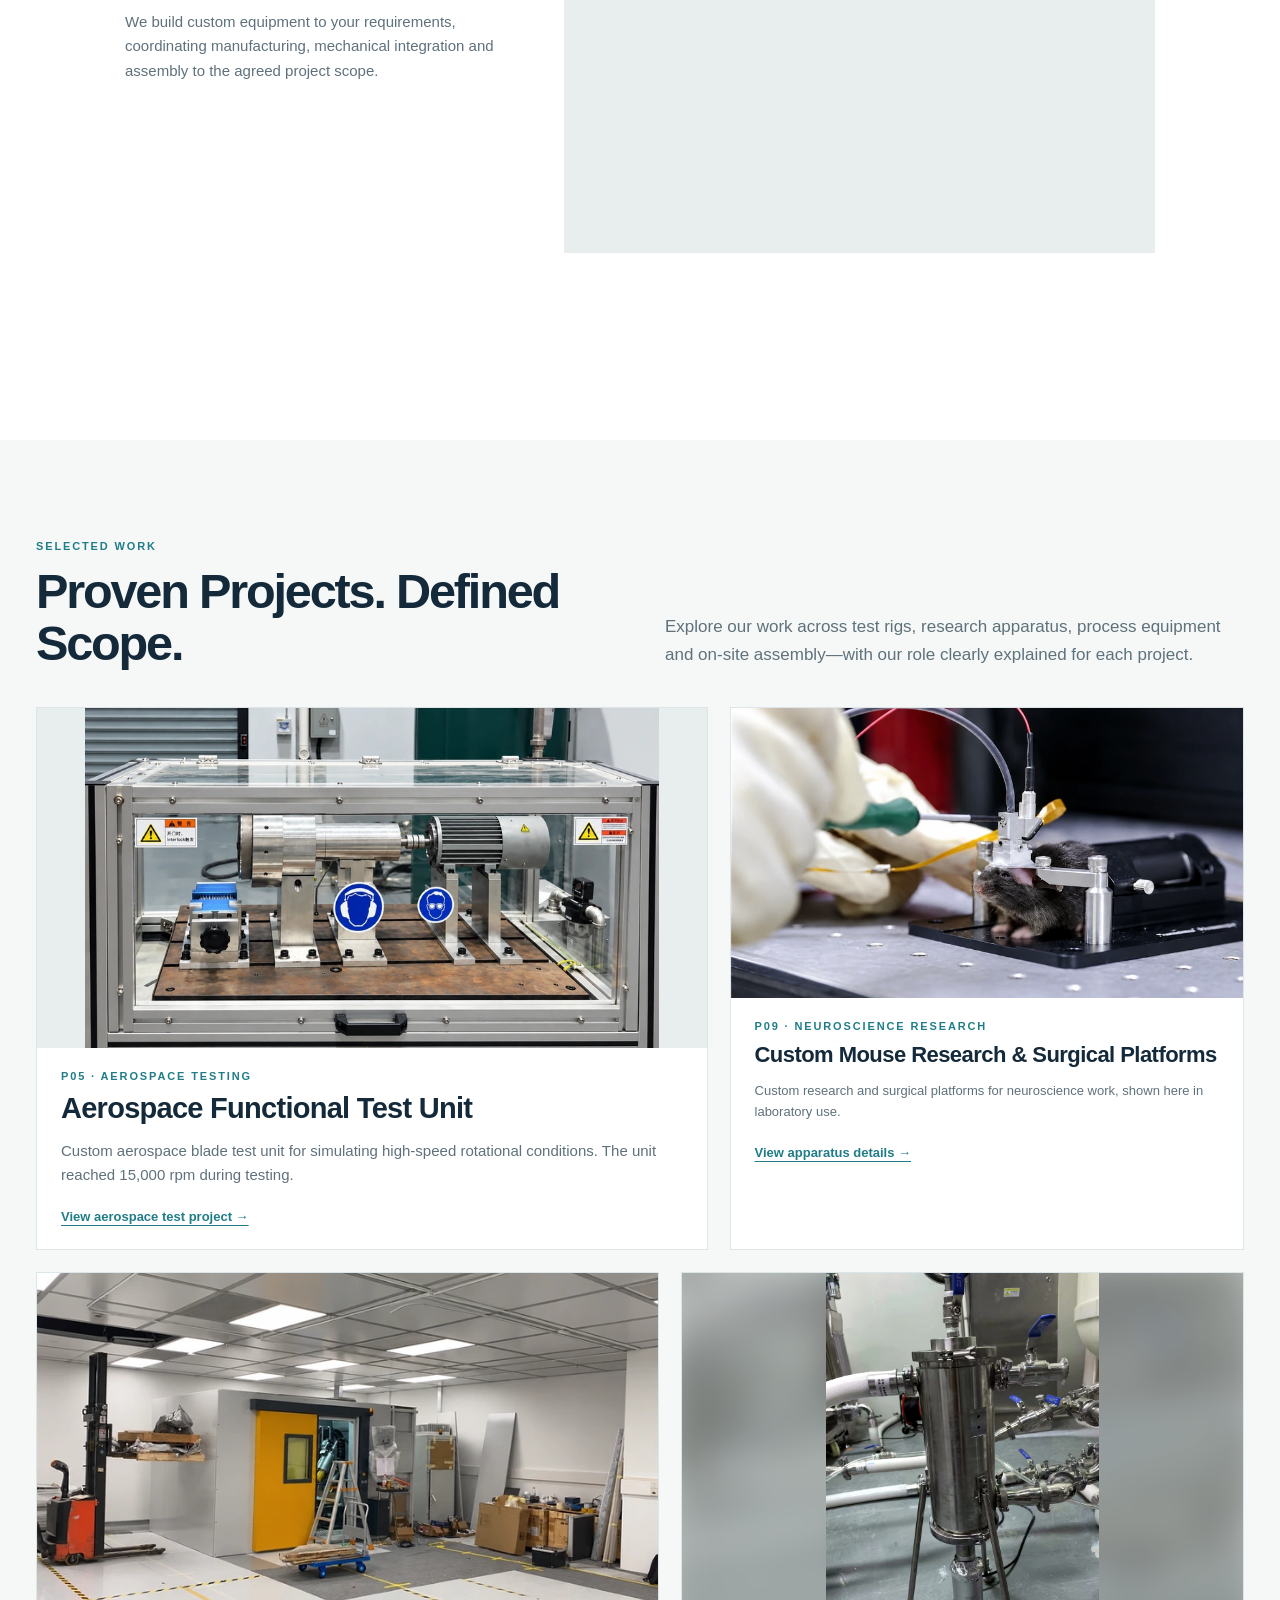
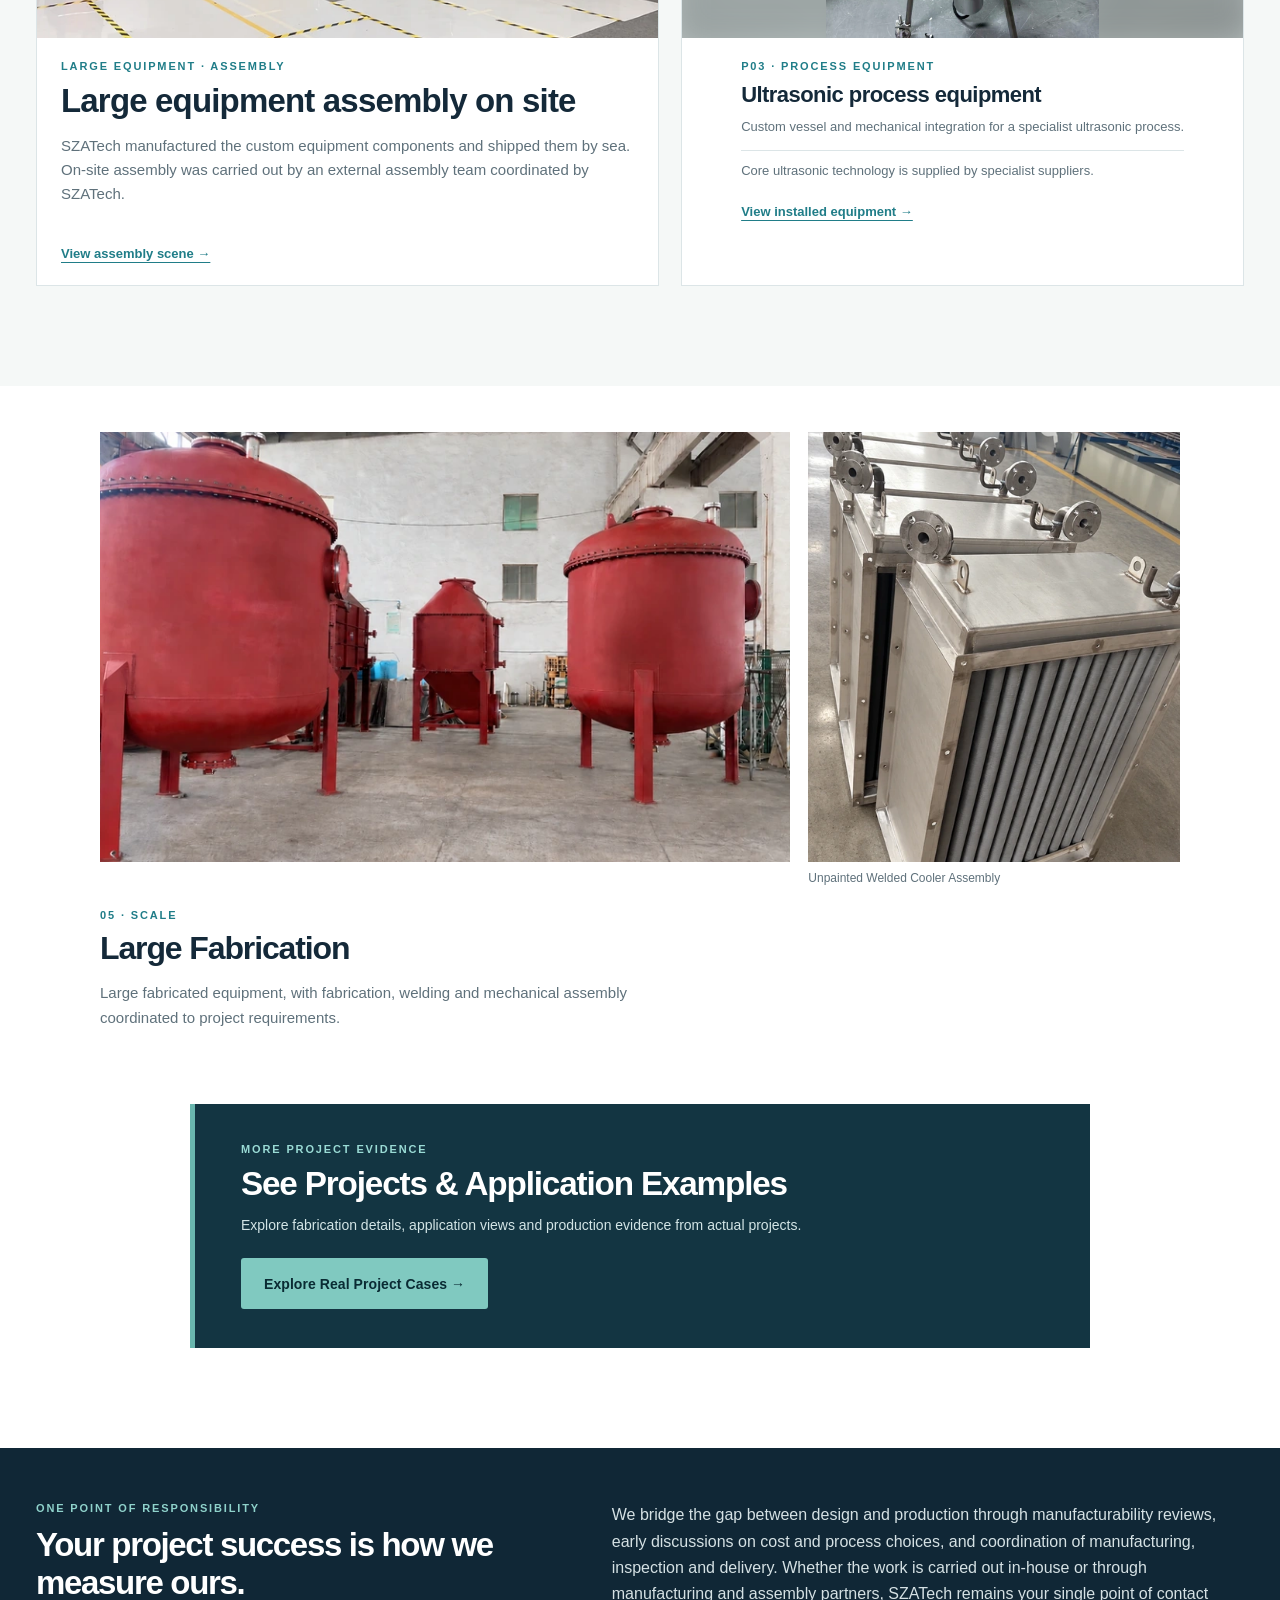
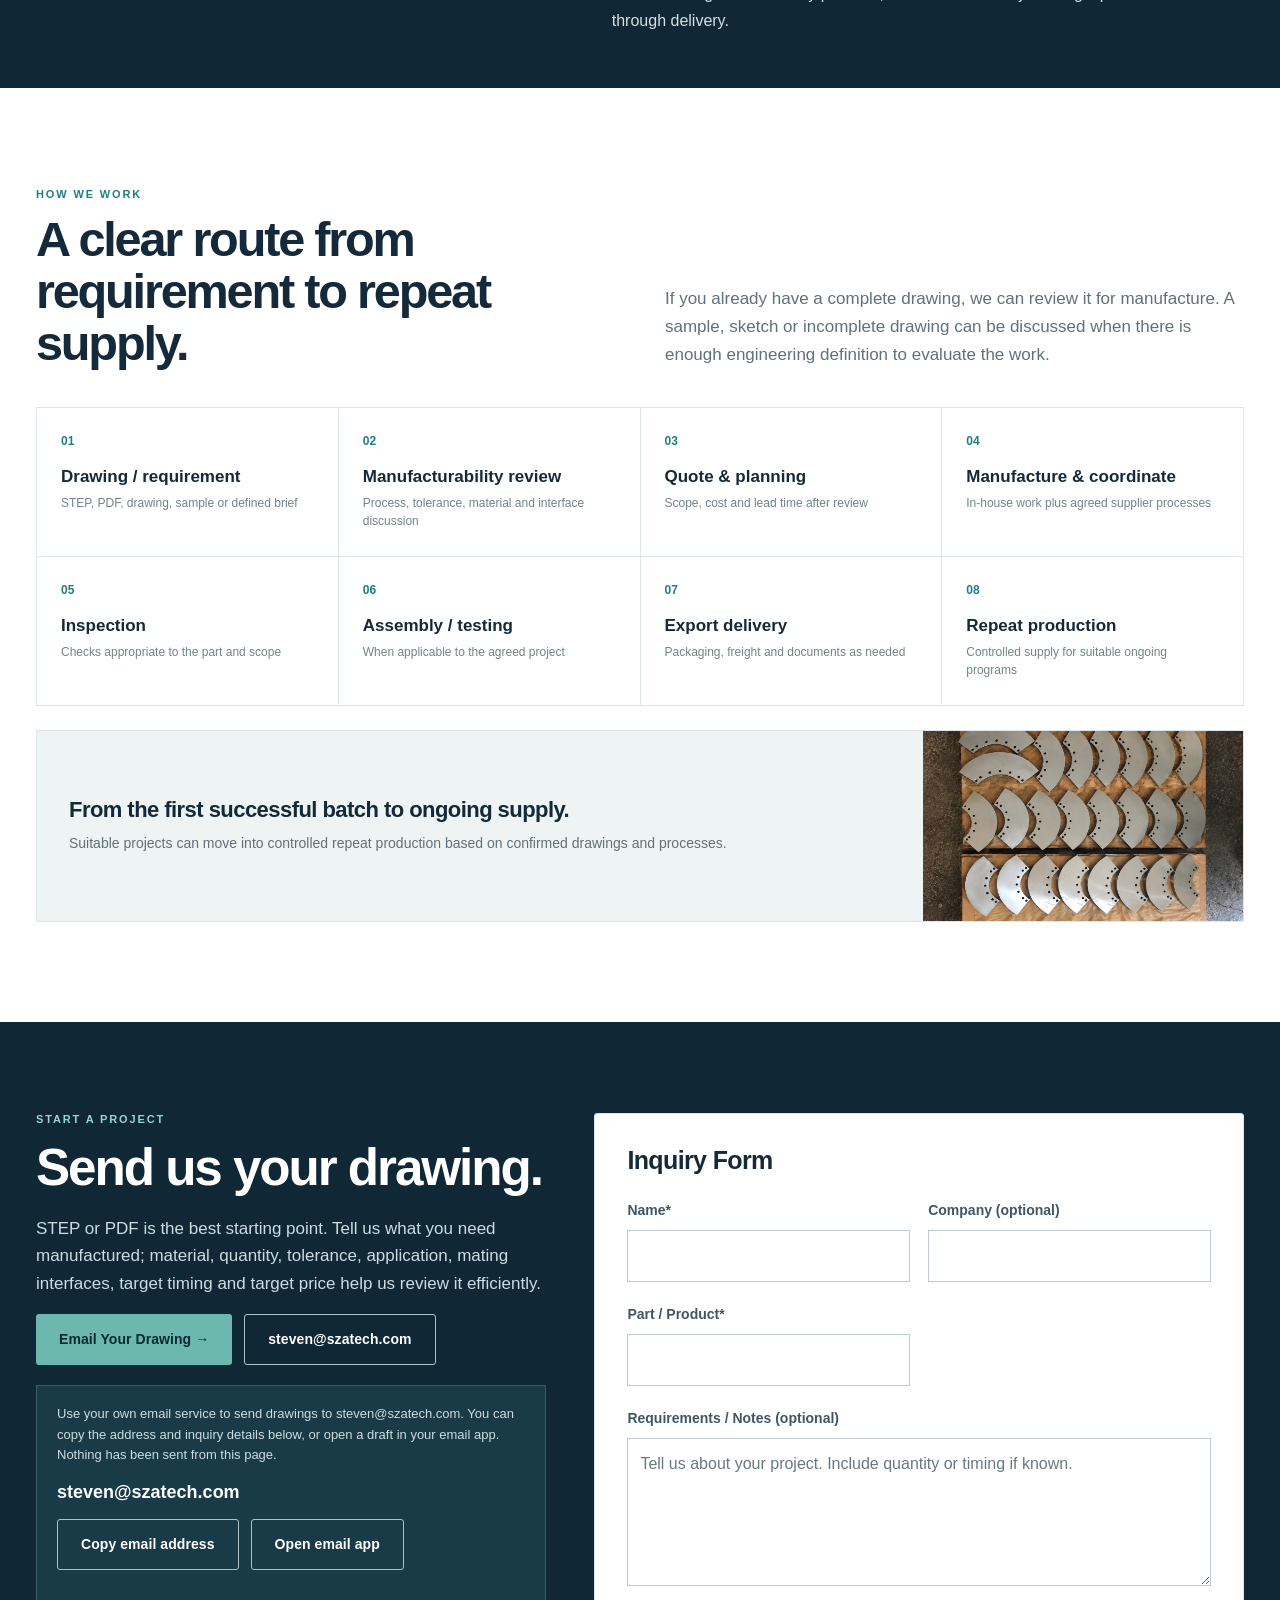
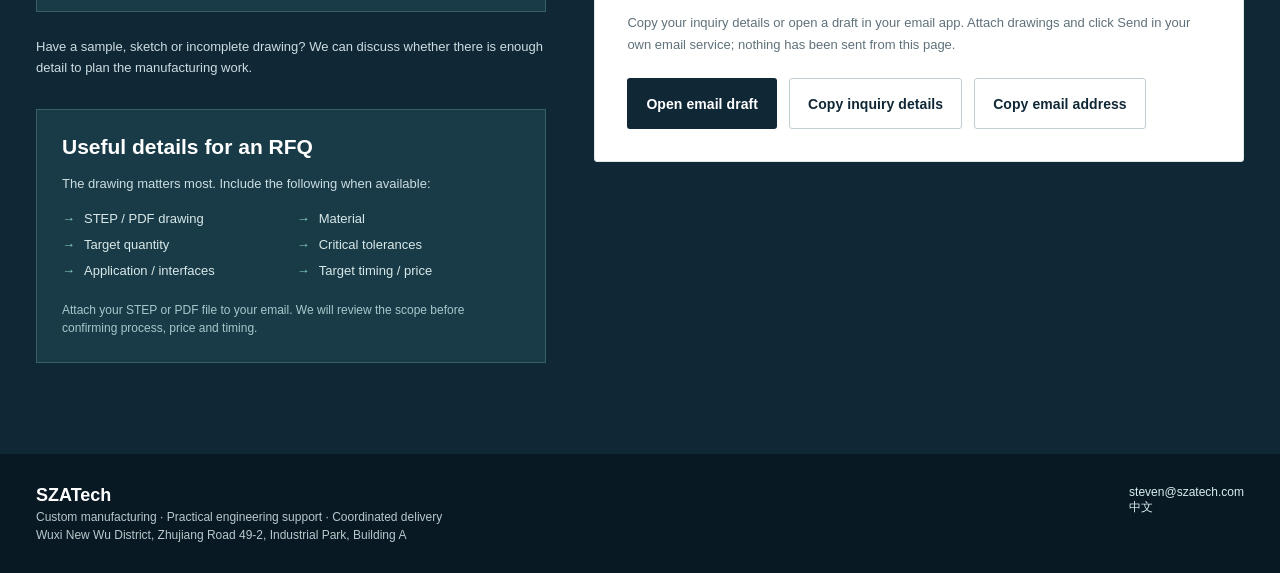
==== commit f6686754: "Deployed d03a513 with MkDocs version: 1.6.1" ====
--- a/index.html
+++ b/index.html
@@ -1,6 +1,6 @@
 <!doctype html><html lang="en"><head><meta charset="utf-8"><meta name="viewport" content="width=device-width,initial-scale=1"><meta name="description" content="Custom manufacturing in China for non-standard, low-volume and engineering-led projects, including precision parts, fabricated structures, assemblies and equipment."><title>SZATech | Precision Parts, Equipment & Custom Manufacturing in China</title><link rel="stylesheet" href="assets/site.css"></head><body>
-<header class="header"><div class="wrap header-inner"><a class="logo" href="#top" aria-label="SZATech">SZA<span>Tech</span></a><button class="mobile-toggle" aria-label="Open navigation" aria-expanded="false" aria-controls="main-nav">☰</button><nav class="nav" id="main-nav"><a href="#capabilities">Capabilities</a><a href="#work">Projects</a><a href="#quality">Quality</a><a href="#process">How We Work</a><a class="nav-cta" href="mailto:steven@szatech.com?subject=SZATech%20project%20inquiry">Email Your Drawing</a><a href="zh.html" lang="zh">中文</a></nav></div></header>
-<main id="top"><section class="hero hero-v13"><div class="wrap hero-grid"><div class="hero-copy"><div class="eyebrow">Custom manufacturing in China for OEMs, machine builders, research and engineering teams</div><h1>Parts, assemblies and equipment — from drawing to production.</h1><p class="lead">Manufacturing, engineering support and supply-chain coordination for precision parts, fabricated structures and equipment — with inspection, assembly and export delivery planned around the project.</p><div class="actions"><a class="button primary" href="mailto:steven@szatech.com?subject=SZATech%20drawing%20review">Email Your Drawing →</a><a class="button ghost" href="#work">See Our Work →</a></div><div class="micro"><span>Manufacturing + engineering support</span><span>Inspection &amp; assembly</span><span>Coordinated export delivery</span></div></div><div class="hero-scene"><img src="assets/066-automation-line-refresh.webp" alt="Integrated automation and assembly line showing SZATech equipment and engineering capability" width="1536" height="1024" loading="eager" fetchpriority="high" srcset="assets/066-automation-line-refresh-w480.webp 480w, assets/066-automation-line-refresh-w800.webp 800w, assets/066-automation-line-refresh-w1200.webp 1200w, assets/066-automation-line-refresh.webp 1536w" sizes="100vw"></div></div></section>
+<header class="header"><div class="wrap header-inner"><a class="logo" href="#top" aria-label="SZATech">SZA<span>Tech</span></a><button class="mobile-toggle" aria-label="Open navigation" aria-expanded="false" aria-controls="main-nav">☰</button><nav class="nav" id="main-nav"><a href="#capabilities">Capabilities</a><a href="#work">Projects</a><a href="#quality">Quality</a><a href="#process">How We Work</a><a class="nav-cta" href="#contact-email-options">Email Your Drawing</a><a href="zh.html" lang="zh">中文</a></nav></div></header>
+<main id="top"><section class="hero hero-v13"><div class="wrap hero-grid"><div class="hero-copy"><div class="eyebrow">Custom manufacturing in China for OEMs, machine builders, research and engineering teams</div><h1>Parts, assemblies and equipment — from drawing to production.</h1><p class="lead">Manufacturing, engineering support and supply-chain coordination for precision parts, fabricated structures and equipment — with inspection, assembly and export delivery planned around the project.</p><div class="actions"><a class="button primary" href="#contact-email-options">Email Your Drawing →</a><a class="button ghost" href="#work">See Our Work →</a></div><div class="micro"><span>Manufacturing + engineering support</span><span>Inspection &amp; assembly</span><span>Coordinated export delivery</span></div></div><div class="hero-scene"><img src="assets/066-automation-line-refresh.webp" alt="Integrated automation and assembly line showing SZATech equipment and engineering capability" width="1536" height="1024" loading="eager" fetchpriority="high" srcset="assets/066-automation-line-refresh-w480.webp 480w, assets/066-automation-line-refresh-w800.webp 800w, assets/066-automation-line-refresh-w1200.webp 1200w, assets/066-automation-line-refresh.webp 1536w" sizes="100vw"></div></div></section>
 
 <div class="intro-line"><div class="wrap"><strong>A manufacturing partner for non-standard, low-volume and engineering-led projects that need more than one process.</strong><span>For teams with a drawing, STEP/PDF, sample or reasonably defined requirement.</span><span>Practical engineering discussion, manufacturing, inspection, assembly and export delivery.</span></div></div>
 <section class="section" id="capabilities"><div class="wrap"><div class="section-head"><div><div class="eyebrow">Capability map</div><h2>What can SZATech make?</h2></div><p>Precision parts, fabricated structures and complete assemblies — coordinated to the requirements of your project.</p></div><div class="capability-columns"><article><h3>Precision Parts</h3><p>CNC machining to drawing, with material and tolerances reviewed.</p></article><article><h3>Fabrication & Structures</h3><p>Sheet metal, welded structures and machine enclosures.</p></article><article><h3>Equipment & Assemblies</h3><p>Mechanical integration and assembly to agreed interface requirements.</p></article><article><h3>Repeat Production</h3><p>Repeat batches based on confirmed drawings and processes.</p></article></div></div></section>
@@ -37,10 +37,10 @@
 <section class="section project-cta-section"><div class="wrap"><aside class="project-entry"><div class="project-entry-copy"><div class="eyebrow">More project evidence</div><h3>See Projects &amp; Application Examples</h3><p>Explore fabrication details, application views and production evidence from actual projects.</p><a class="button primary" href="case-supporting.html">Explore Real Project Cases →</a></div></aside></div></section>
 <section class="responsibility"><div class="wrap"><div><div class="eyebrow">One point of responsibility</div><h2>Your project success is how we measure ours.</h2></div><div><p>We bridge the gap between design and production through manufacturability reviews, early discussions on cost and process choices, and coordination of manufacturing, inspection and delivery. Whether the work is carried out in-house or through manufacturing and assembly partners, SZATech remains your single point of contact through delivery.</p></div></div></section>
 <section class="section" id="process"><div class="wrap"><div class="section-head"><div><div class="eyebrow">How we work</div><h2>A clear route from requirement to repeat supply.</h2></div><p>If you already have a complete drawing, we can review it for manufacture. A sample, sketch or incomplete drawing can be discussed when there is enough engineering definition to evaluate the work.</p></div><div class="steps"><div class="step"><b>01</b><strong>Drawing / requirement</strong><small>STEP, PDF, drawing, sample or defined brief</small></div><div class="step"><b>02</b><strong>Manufacturability review</strong><small>Process, tolerance, material and interface discussion</small></div><div class="step"><b>03</b><strong>Quote &amp; planning</strong><small>Scope, cost and lead time after review</small></div><div class="step"><b>04</b><strong>Manufacture &amp; coordinate</strong><small>In-house work plus agreed supplier processes</small></div><div class="step"><b>05</b><strong>Inspection</strong><small>Checks appropriate to the part and scope</small></div><div class="step"><b>06</b><strong>Assembly / testing</strong><small>When applicable to the agreed project</small></div><div class="step"><b>07</b><strong>Export delivery</strong><small>Packaging, freight and documents as needed</small></div><div class="step"><b>08</b><strong>Repeat production</strong><small>Controlled supply for suitable ongoing programs</small></div></div><div class="repeat-supply-proof"><div class="repeat-supply-copy"><h3>From the first successful batch to ongoing supply.</h3><p>Suitable projects can move into controlled repeat production based on confirmed drawings and processes.</p></div><div class="repeat-supply-photo"><img src="assets/084-curved-metal-parts-batch-cleaned.webp" alt="Batch of curved machined metal parts" width="800" height="1200" loading="lazy"></div></div></div></section>
-<section class="contact" id="contact"><div class="wrap contact-grid"><div class="contact-summary"><div><div class="eyebrow">Start a project</div><h2>Send us your drawing.</h2><p>STEP or PDF is the best starting point. Tell us what you need manufactured; material, quantity, tolerance, application, mating interfaces, target timing and target price help us review it efficiently.</p><div class="actions"><a class="button primary" href="mailto:steven@szatech.com?subject=SZATech%20drawing%20review">Email Your Drawing →</a><a class="button ghost-light" href="mailto:steven@szatech.com">steven@szatech.com</a></div><p style="font-size:13px;margin-top:25px">Have a sample, sketch or incomplete drawing? We can discuss whether there is enough detail to plan the manufacturing work.</p></div><aside class="rfq-list"><h3>Useful details for an RFQ</h3><p>The drawing matters most. Include the following when available:</p><ul><li>STEP / PDF drawing</li><li>Material</li><li>Target quantity</li><li>Critical tolerances</li><li>Application / interfaces</li><li>Target timing / price</li></ul><small>Attach your STEP or PDF file to your email. We will review the scope before confirming process, price and timing.</small></aside></div><form class="inquiry-form" id="inquiry-form" autocomplete="off" aria-labelledby="inquiry-title" aria-describedby="inquiry-note">
+<section class="contact" id="contact"><div class="wrap contact-grid"><div class="contact-summary"><div><div class="eyebrow">Start a project</div><h2>Send us your drawing.</h2><p>STEP or PDF is the best starting point. Tell us what you need manufactured; material, quantity, tolerance, application, mating interfaces, target timing and target price help us review it efficiently.</p><div class="actions"><a class="button primary" href="#contact-email-options">Email Your Drawing →</a><a class="button ghost-light" href="#contact-email-options">steven@szatech.com</a></div><div class="contact-email-options" id="contact-email-options"><p>Use your own email service to send drawings to steven@szatech.com. You can copy the address and inquiry details below, or open a draft in your email app. Nothing has been sent from this page.</p><p class="contact-email-text">steven@szatech.com</p><div class="actions"><button type="button" class="button ghost-light" data-copy-email disabled>Copy email address</button><a class="button ghost-light" href="mailto:steven@szatech.com?subject=SZATech%20drawing%20review">Open email app</a></div><p id="contact-copy-status" role="status" aria-live="polite"></p></div><p style="font-size:13px;margin-top:25px">Have a sample, sketch or incomplete drawing? We can discuss whether there is enough detail to plan the manufacturing work.</p></div><aside class="rfq-list"><h3>Useful details for an RFQ</h3><p>The drawing matters most. Include the following when available:</p><ul><li>STEP / PDF drawing</li><li>Material</li><li>Target quantity</li><li>Critical tolerances</li><li>Application / interfaces</li><li>Target timing / price</li></ul><small>Attach your STEP or PDF file to your email. We will review the scope before confirming process, price and timing.</small></aside></div><form class="inquiry-form" id="inquiry-form" autocomplete="off" aria-labelledby="inquiry-title" aria-describedby="inquiry-note">
 <h3 id="inquiry-title">Inquiry Form</h3><div class="inquiry-fields"><div class="inquiry-field"><label for="inquiry-name">Name*</label><input id="inquiry-name" name="name" type="text" maxlength="100" required></div><div class="inquiry-field"><label for="inquiry-company">Company (optional)</label><input id="inquiry-company" name="company" type="text" maxlength="150"></div><div class="inquiry-field"><label for="inquiry-part">Part / Product*</label><input id="inquiry-part" name="part" type="text" maxlength="150" required></div>
 <div class="inquiry-field inquiry-notes"><label for="inquiry-notes">Requirements / Notes (optional)</label><textarea id="inquiry-notes" name="notes" maxlength="1500" rows="5" placeholder="Tell us about your project. Include quantity or timing if known."></textarea></div></div>
-<p id="inquiry-note">Opens a draft in your email app. Attach drawings if available, then send your email. Your details are not stored on this website.</p><div class="actions"><button type="submit" class="button dark" disabled>Start an Inquiry</button><button type="button" class="button ghost" id="copy-email" disabled>Copy email address</button></div>
-<p id="inquiry-status" role="status" aria-live="polite"></p><a id="inquiry-draft" class="text-link" hidden>Open email draft again</a><noscript><p>Enable JavaScript to use this form, or contact us directly using the email link alongside it.</p></noscript></form></div></section></main>
-<footer class="footer"><div class="wrap"><div><strong>SZATech</strong><p>Custom manufacturing · Practical engineering support · Coordinated delivery</p><p>Wuxi New Wu District, Zhujiang Road 49-2, Industrial Park, Building A</p></div><div><a href="mailto:steven@szatech.com">steven@szatech.com</a><br><a href="zh.html">中文</a></div></div></footer>
+<p id="inquiry-note">Copy your inquiry details or open a draft in your email app. Attach drawings and click Send in your own email service; nothing has been sent from this page.</p><div class="actions"><button type="submit" class="button dark" disabled>Open email draft</button><button type="button" class="button ghost" id="copy-inquiry" disabled>Copy inquiry details</button><button type="button" class="button ghost" id="copy-email" disabled>Copy email address</button></div>
+<p id="inquiry-status" role="status" aria-live="polite"></p><a id="inquiry-draft" class="text-link" hidden>Open email draft again</a><div id="inquiry-manual" class="inquiry-manual" hidden><label for="inquiry-manual-text">If automatic copying is unavailable, select and copy these inquiry details:</label><textarea id="inquiry-manual-text" readonly rows="12"></textarea></div><noscript><p>Enable JavaScript to use this form. The email address above remains available for manual copying.</p></noscript></form></div></section></main>
+<footer class="footer"><div class="wrap"><div><strong>SZATech</strong><p>Custom manufacturing · Practical engineering support · Coordinated delivery</p><p>Wuxi New Wu District, Zhujiang Road 49-2, Industrial Park, Building A</p></div><div><a href="#contact-email-options">steven@szatech.com</a><br><a href="zh.html">中文</a></div></div></footer>
 <script>const b=document.querySelector('.mobile-toggle'),n=document.querySelector('.nav');b.addEventListener('click',()=>{let open=n.classList.toggle('open');b.setAttribute('aria-expanded',open)});n.querySelectorAll('a').forEach(a=>a.addEventListener('click',()=>{n.classList.remove('open');b.setAttribute('aria-expanded','false')}));</script><script src="assets/inquiry.js" defer></script></body></html>
--- a/assets/site.css
+++ b/assets/site.css
@@ -511,4 +511,27 @@
 .p05-images .support-card img{height:300px;object-fit:contain;background:#e8eeed}
 @media(max-width:900px){.fabrication-secondary img{height:350px}.repeat-supply-proof{grid-template-columns:minmax(0,1fr) 260px}.repeat-supply-photo img{width:73.0769%;height:136.84%;top:-18.42%;left:13.4615%}}
 @media(max-width:720px){.fabrication-secondary img{height:250px;aspect-ratio:auto;object-position:50% 63%}.repeat-supply-proof{grid-template-columns:1fr;gap:0}.repeat-supply-copy{padding:23px}.repeat-supply-photo{height:260px}.repeat-supply-photo img{width:260px;height:calc(100vw - 36px);left:calc(50% - 130px);top:calc(148px - 50vw)}.project-facts{grid-template-columns:1fr}.p05-images{grid-template-columns:1fr}.p05-images .support-card img{height:auto;aspect-ratio:16/9;object-fit:contain}}
-@media(max-width:480px){.fabrication-secondary img{height:auto;aspect-ratio:4/5;object-position:50% 63%}}
+@media(max-width:480px){.fabrication-secondary img{height:auto;aspect-ratio:4/5;object-position:50% 63%}}
+
+/* Case contact and inquiry fallback: keep the existing page structure. */
+.case-facts>div:last-child{grid-column:1/-1}
+.case-cta{margin:24px 0 0}
+.case-contact{max-width:780px;margin:26px 0 0;padding:22px 24px;border:1px solid var(--line);background:#f4f8f7;scroll-margin-top:96px}
+.case-contact h2{font-size:24px;line-height:1.2;margin:8px 0 12px}
+.case-contact p{font-size:14px;line-height:1.6;color:var(--muted);margin:0 0 14px}
+.case-contact .case-email-text{font-size:18px;font-weight:800;color:var(--deep);user-select:text;overflow-wrap:anywhere}
+.case-contact .actions{margin-top:12px}
+.case-contact #case-contact-status{margin:12px 0 0;min-height:1em}
+.case-contact button{cursor:pointer}
+.case-contact button:disabled{cursor:default;opacity:.6}
+.contact-email-options{margin:20px 0 25px;padding:18px 20px;border:1px solid #35606b;background:#193b47;scroll-margin-top:96px}
+.contact .contact-email-options p{font-size:13px;line-height:1.6;margin:0 0 12px}
+.contact .contact-email-options .contact-email-text{font-size:18px;font-weight:800;color:#fff;user-select:text;overflow-wrap:anywhere}
+.contact-email-options .actions{margin-top:12px}
+.contact-email-options button.ghost-light{background:transparent;cursor:pointer}
+.contact-email-options button:disabled{cursor:default;opacity:.6}
+.contact .contact-email-options #contact-copy-status{margin:10px 0 0;min-height:1em}
+.inquiry-manual{margin-top:16px}
+.inquiry-manual label{display:block;font-size:13px;font-weight:700;line-height:1.5;margin-bottom:8px}
+.inquiry-manual textarea{display:block;width:100%;max-width:100%;min-height:220px;padding:12px;border:1px solid #bccbd1;color:var(--ink);background:#fff;font:inherit;font-size:13px;line-height:1.5;resize:vertical}
+@media(max-width:720px){.case-facts>div:last-child{grid-column:auto}.case-contact{padding:18px}.case-contact h2{font-size:22px}.case-contact .actions .button{max-width:100%}}
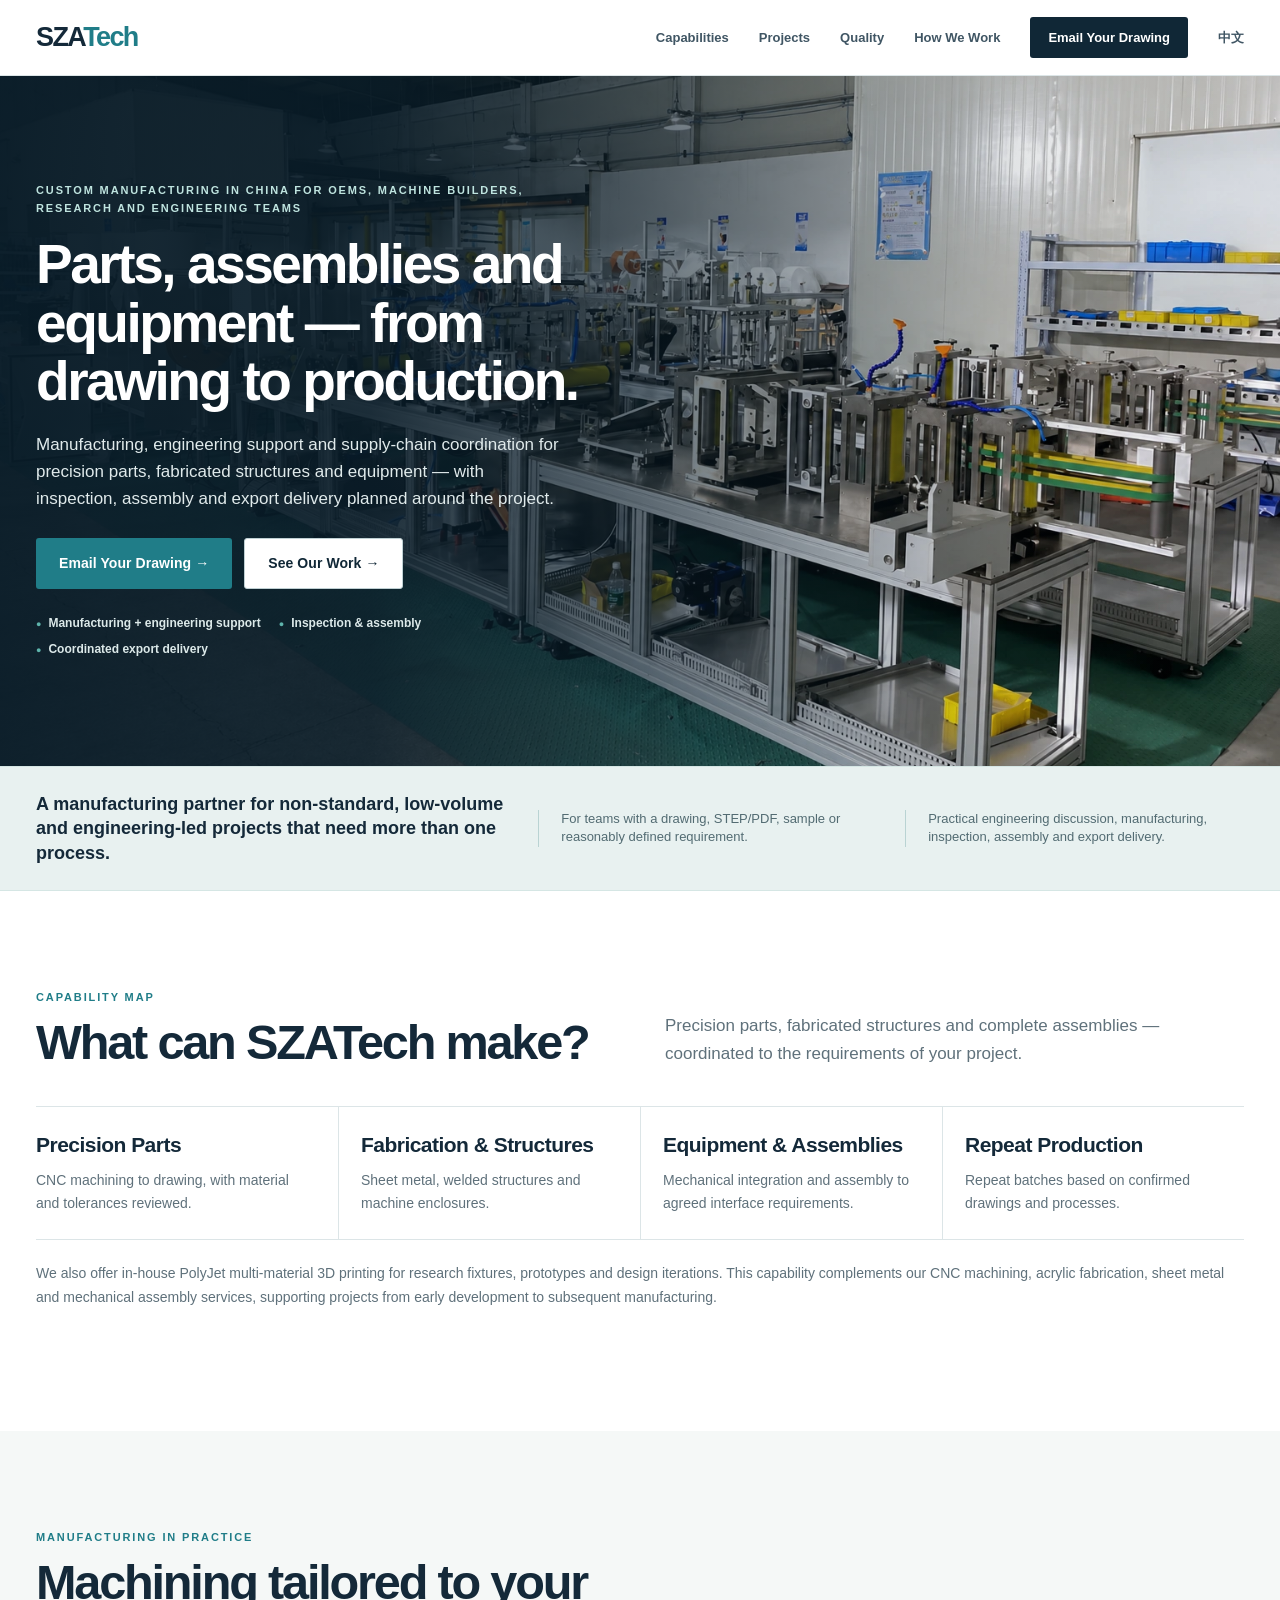
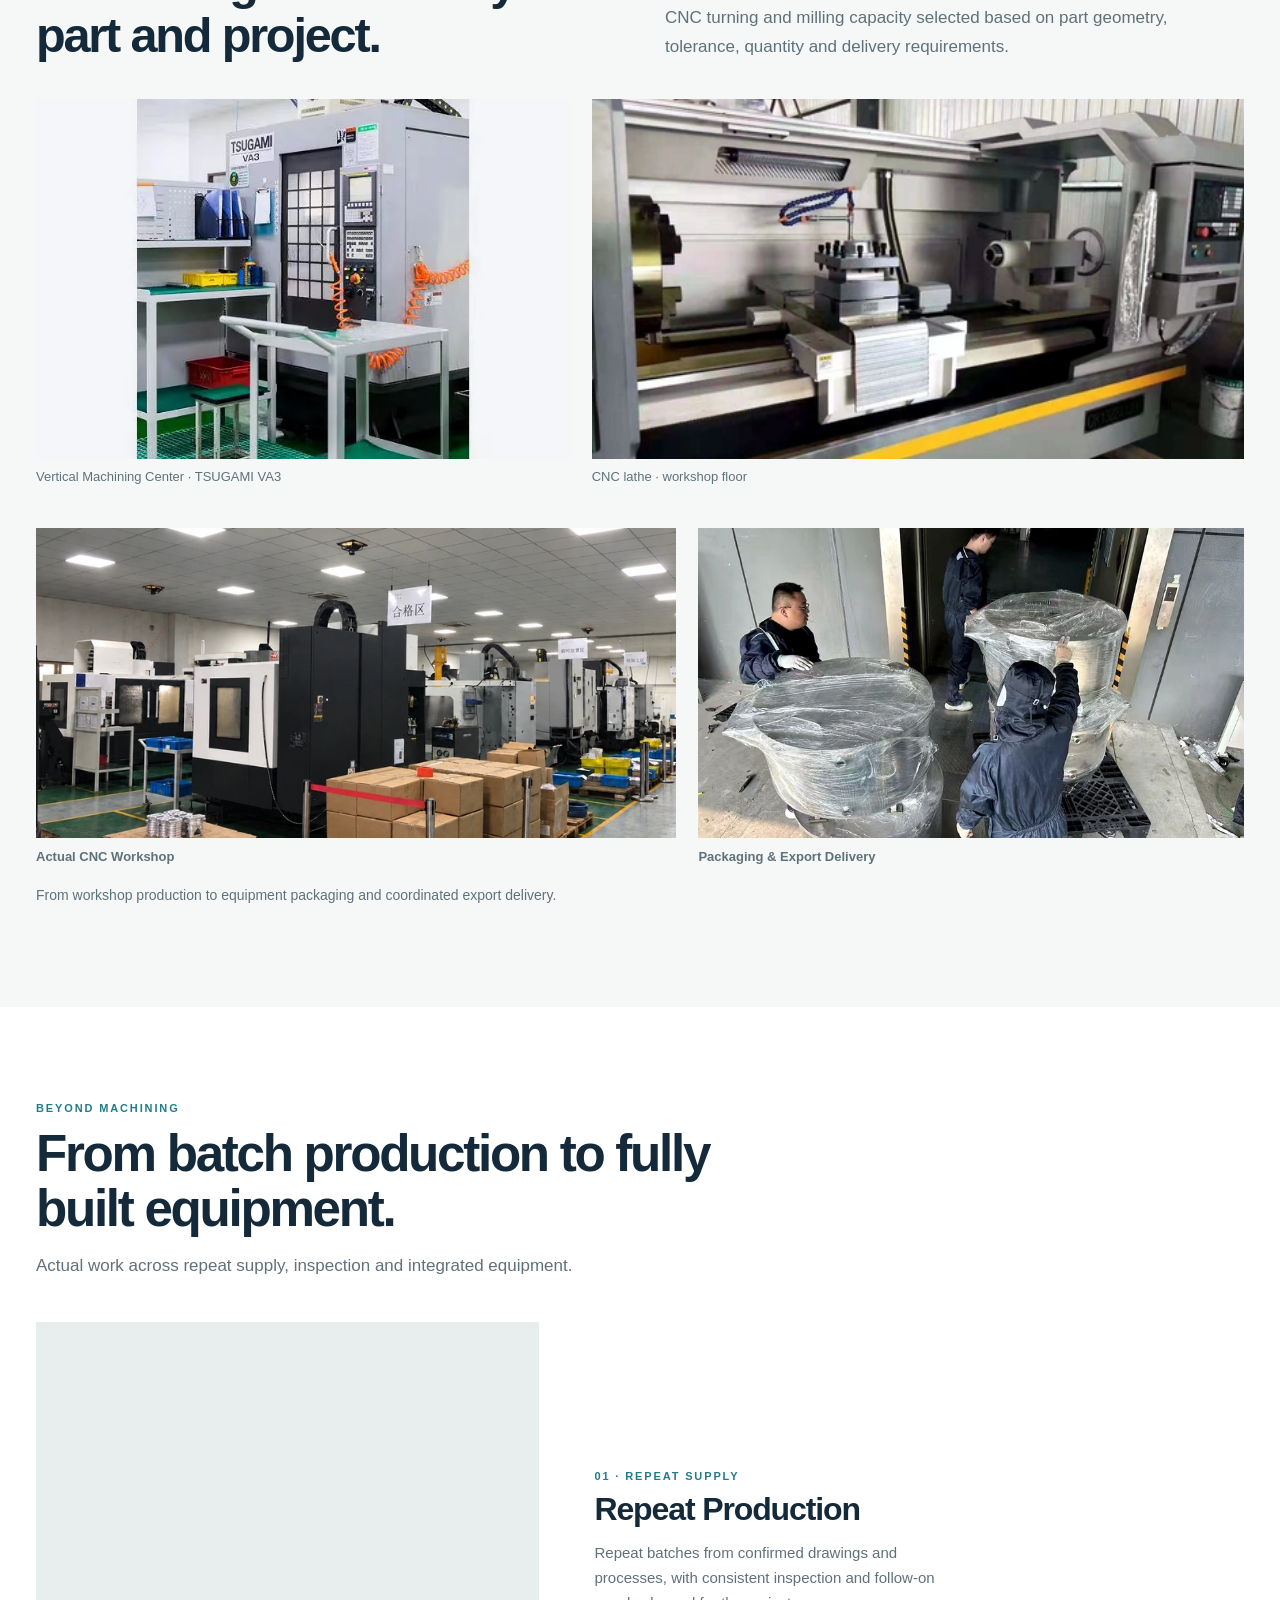
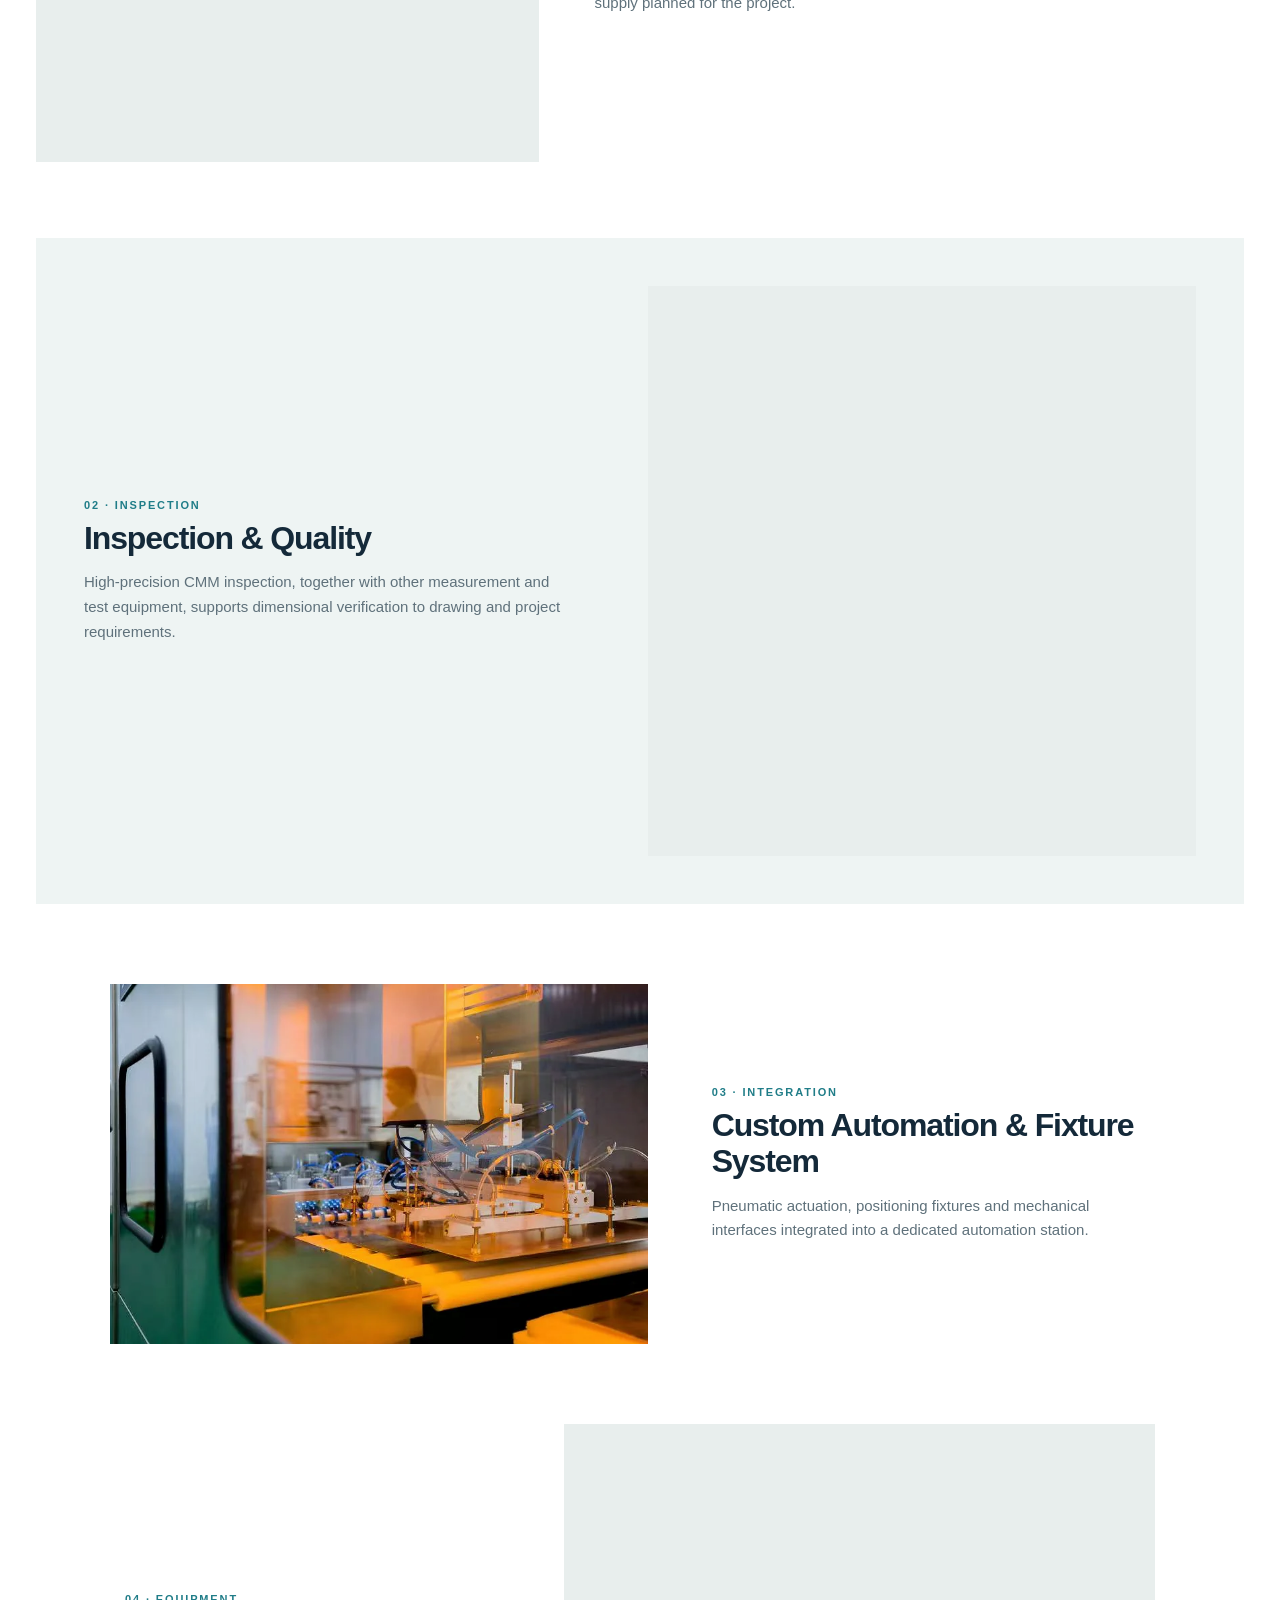
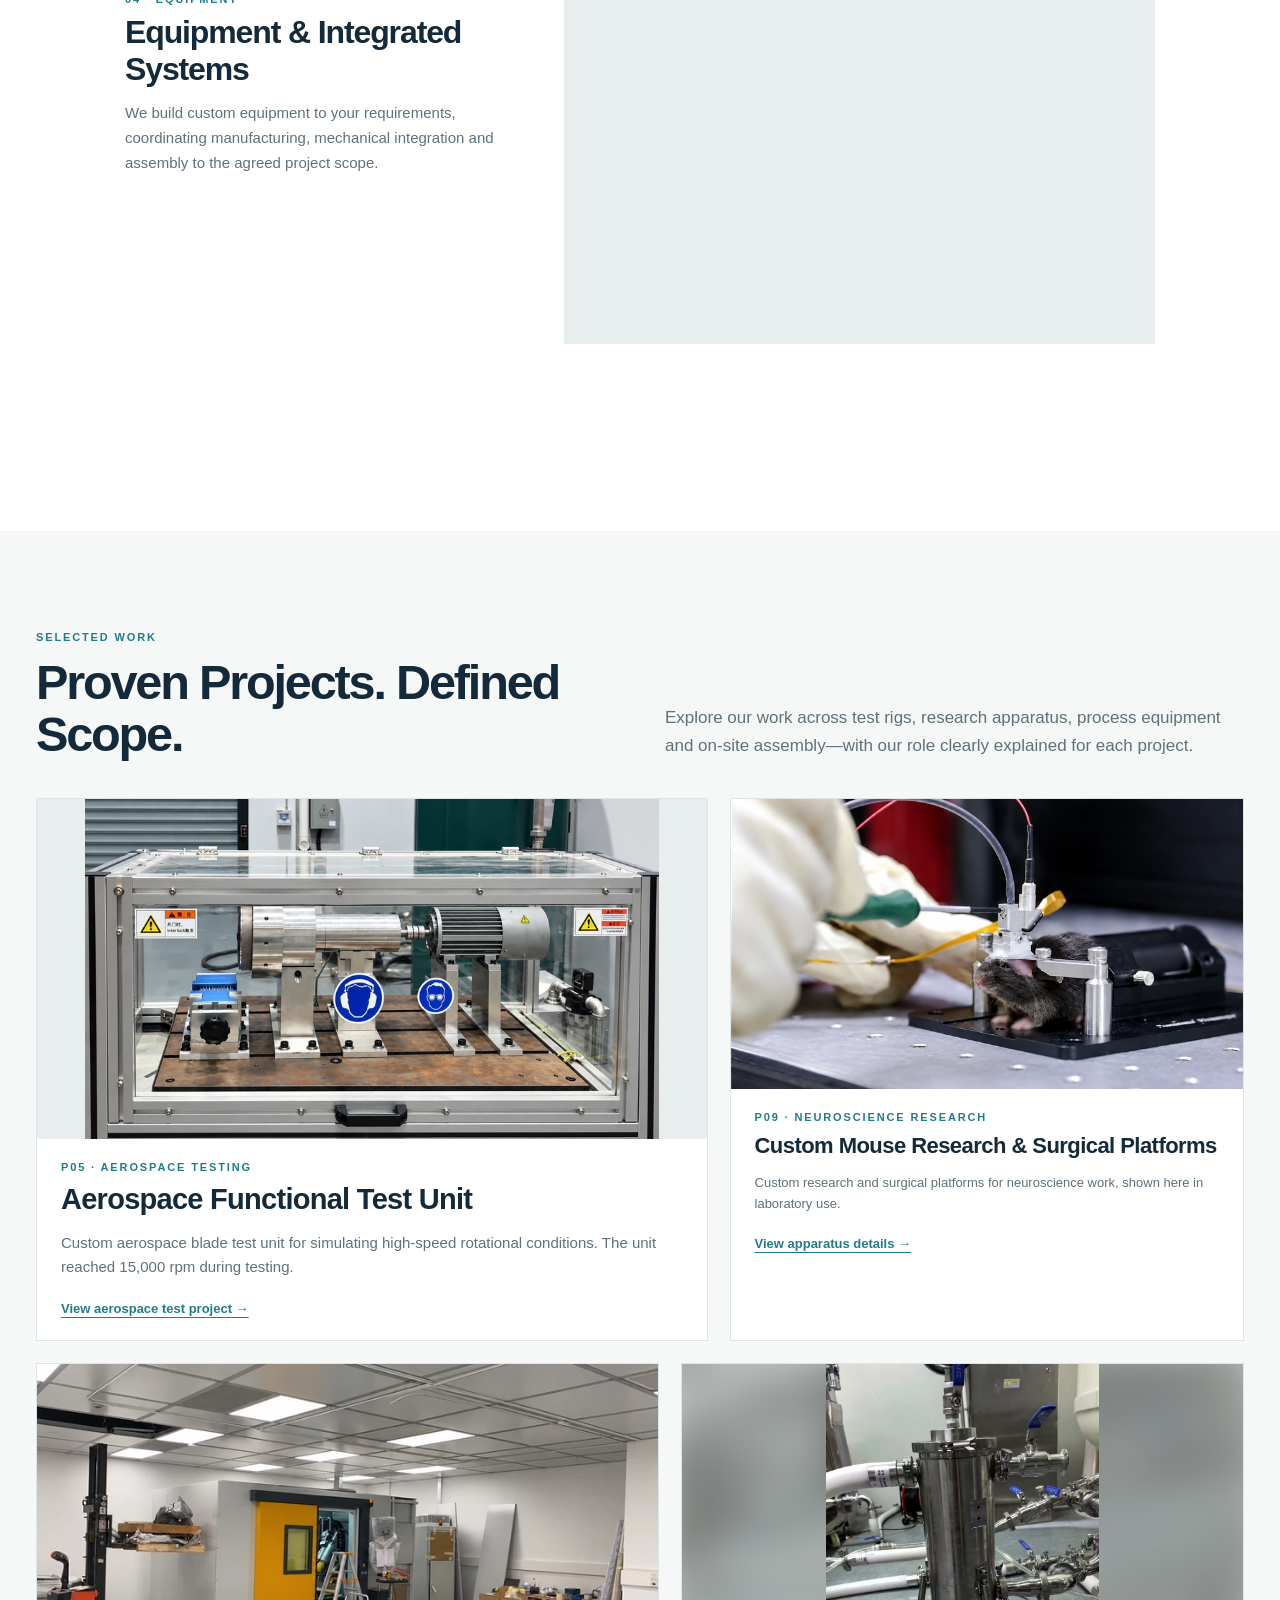
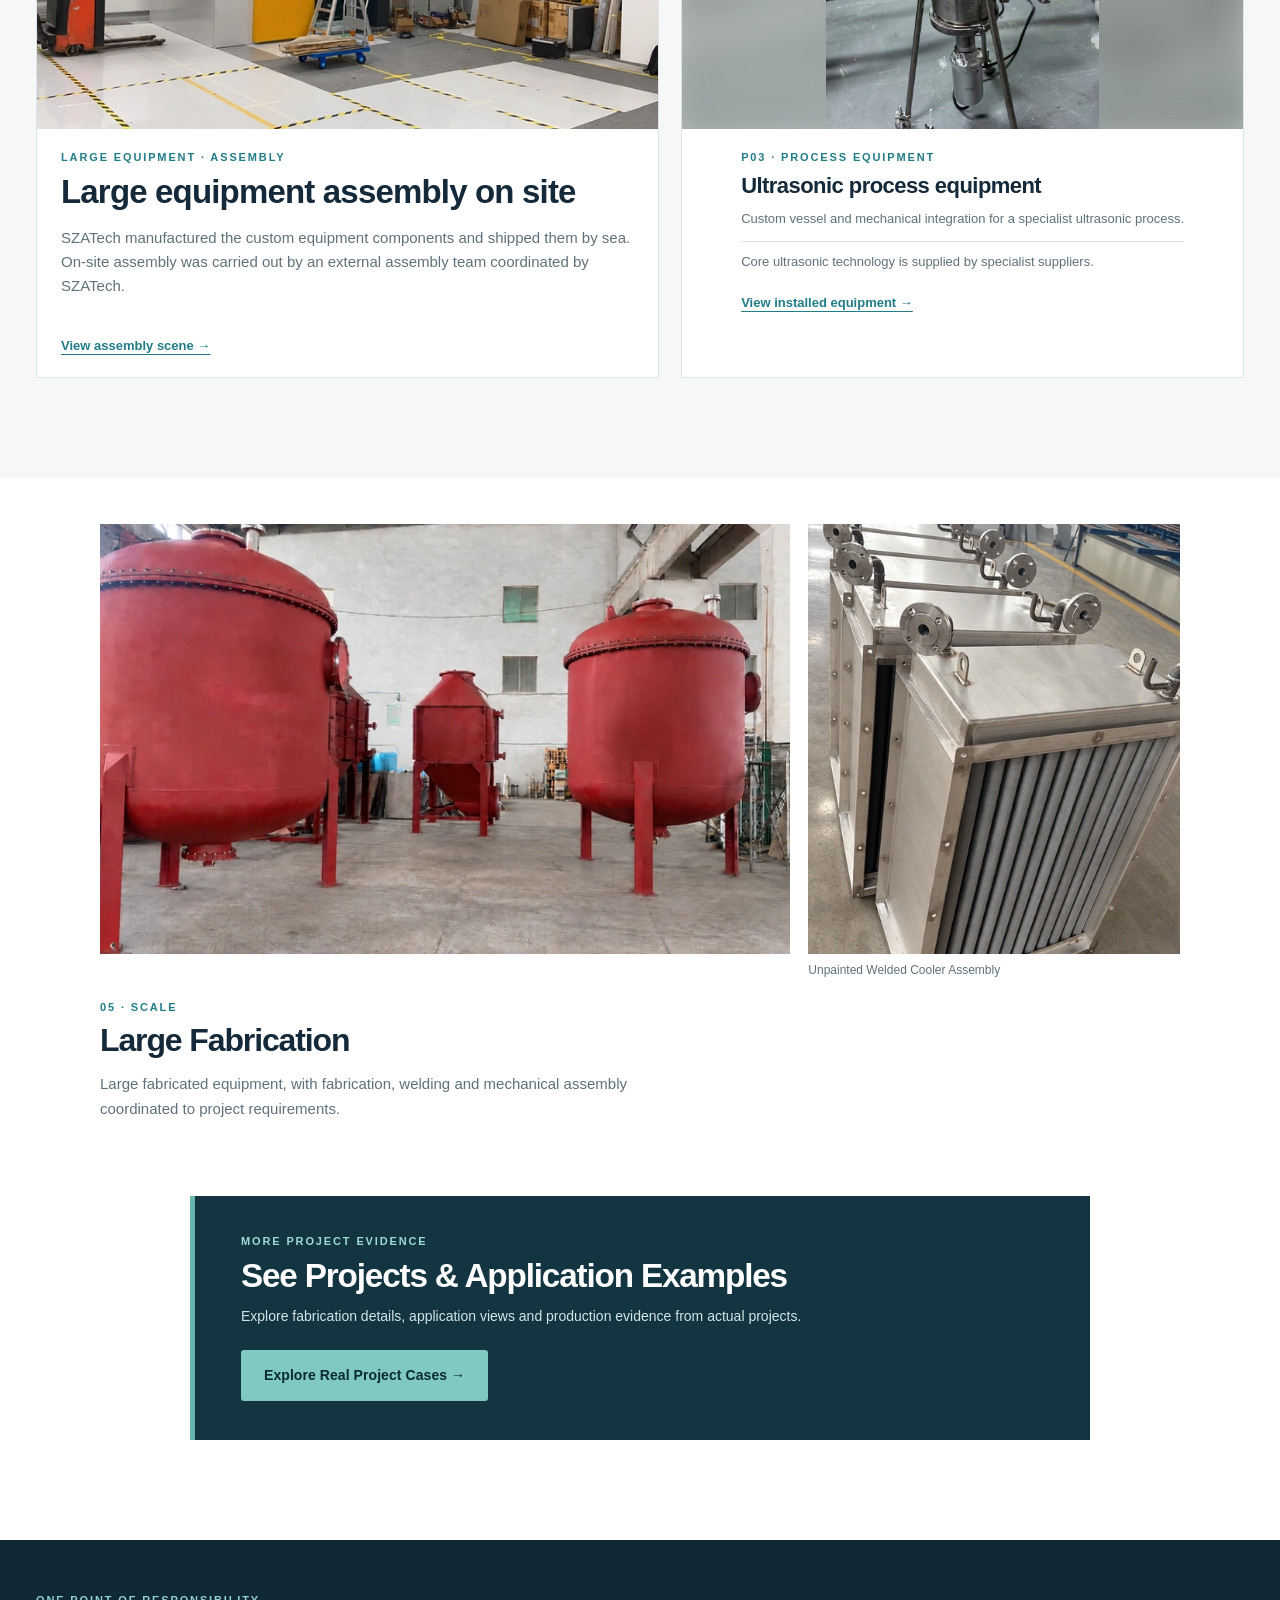
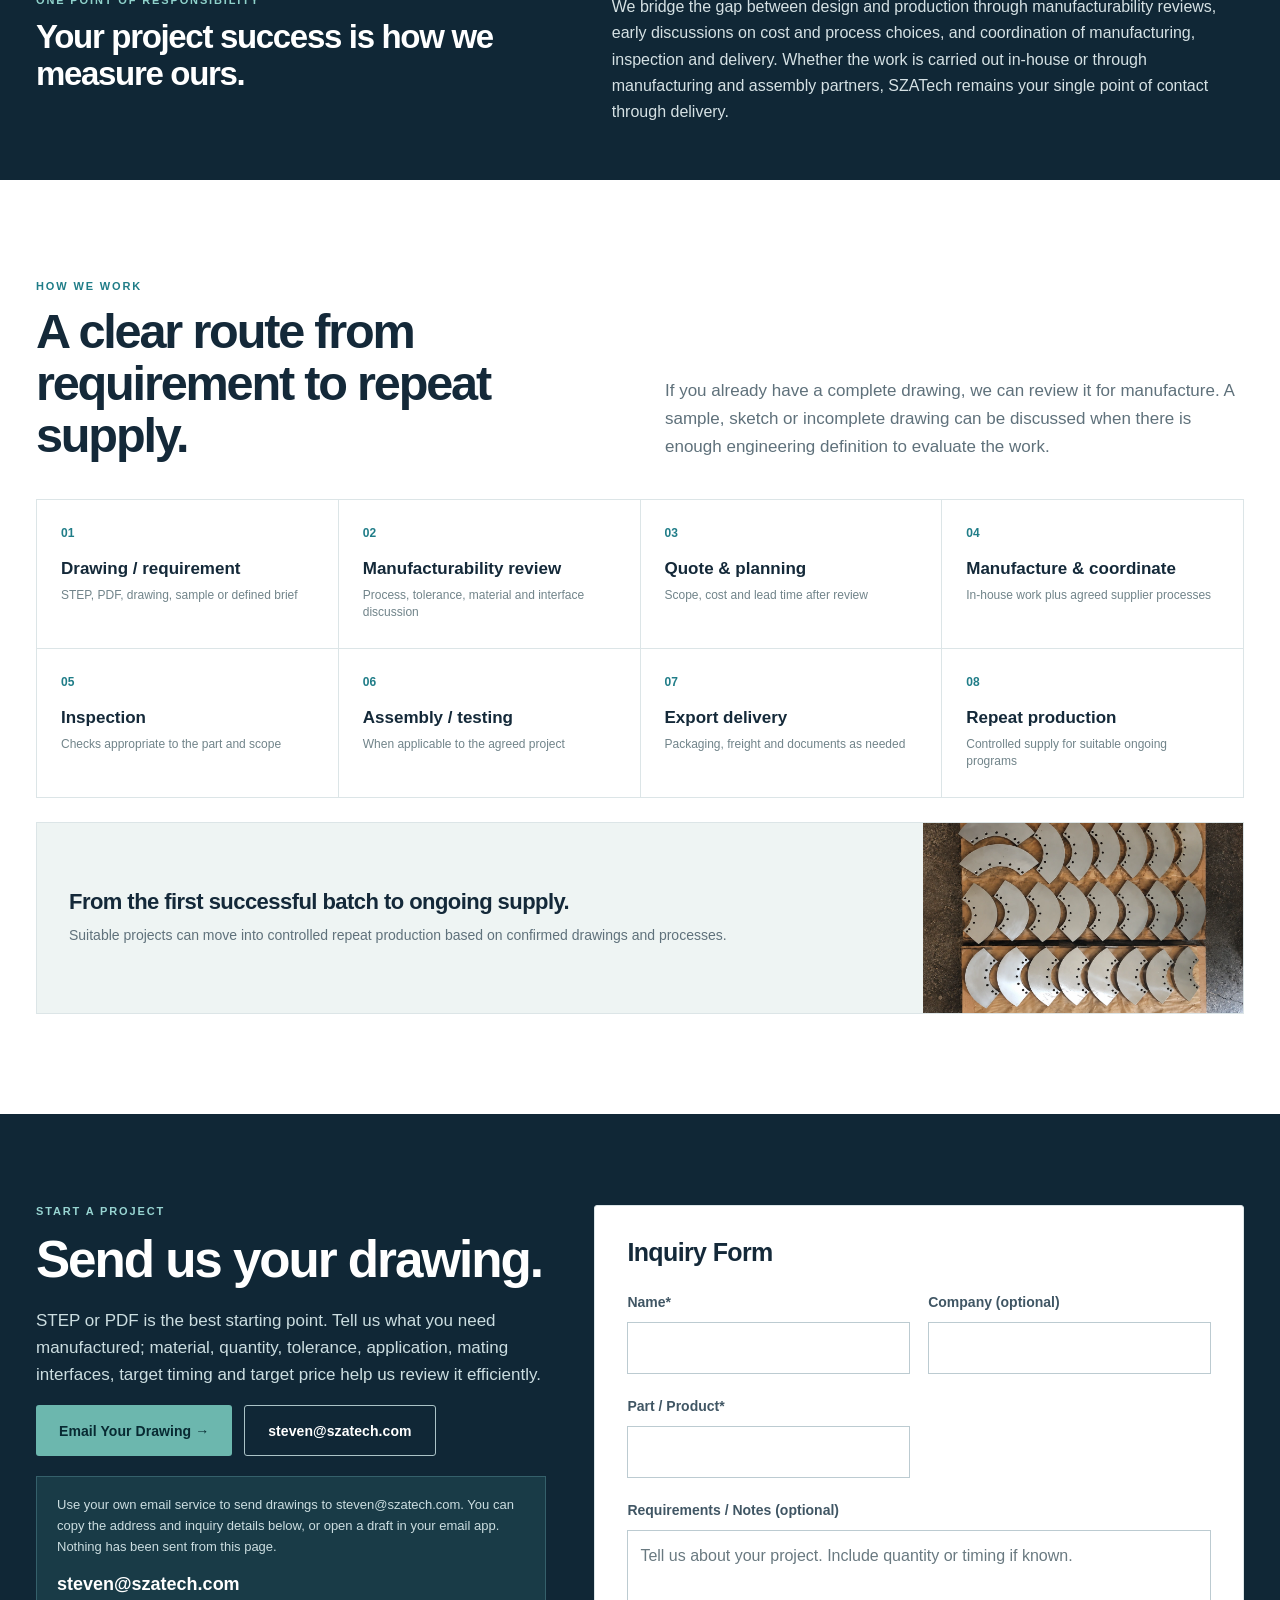
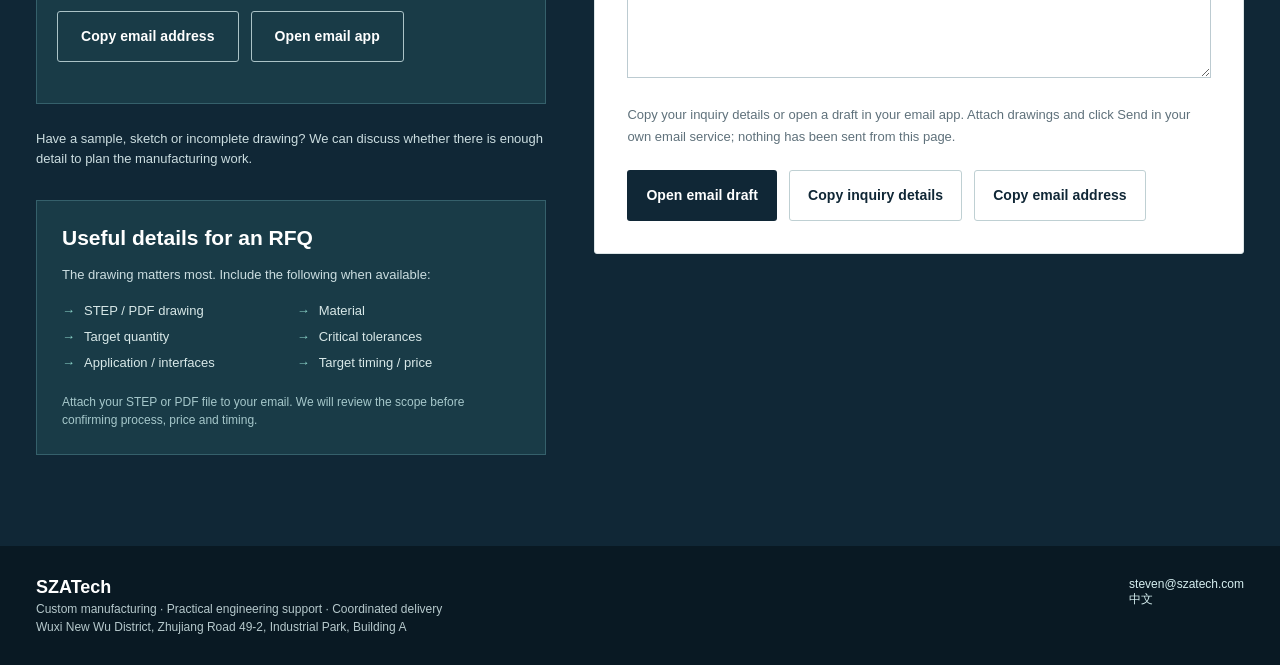
==== commit 8b692365: "Deployed a41bc1d with MkDocs version: 1.6.1" ====
--- a/index.html
+++ b/index.html
@@ -3,7 +3,7 @@
 <main id="top"><section class="hero hero-v13"><div class="wrap hero-grid"><div class="hero-copy"><div class="eyebrow">Custom manufacturing in China for OEMs, machine builders, research and engineering teams</div><h1>Parts, assemblies and equipment — from drawing to production.</h1><p class="lead">Manufacturing, engineering support and supply-chain coordination for precision parts, fabricated structures and equipment — with inspection, assembly and export delivery planned around the project.</p><div class="actions"><a class="button primary" href="#contact-email-options">Email Your Drawing →</a><a class="button ghost" href="#work">See Our Work →</a></div><div class="micro"><span>Manufacturing + engineering support</span><span>Inspection &amp; assembly</span><span>Coordinated export delivery</span></div></div><div class="hero-scene"><img src="assets/066-automation-line-refresh.webp" alt="Integrated automation and assembly line showing SZATech equipment and engineering capability" width="1536" height="1024" loading="eager" fetchpriority="high" srcset="assets/066-automation-line-refresh-w480.webp 480w, assets/066-automation-line-refresh-w800.webp 800w, assets/066-automation-line-refresh-w1200.webp 1200w, assets/066-automation-line-refresh.webp 1536w" sizes="100vw"></div></div></section>
 
 <div class="intro-line"><div class="wrap"><strong>A manufacturing partner for non-standard, low-volume and engineering-led projects that need more than one process.</strong><span>For teams with a drawing, STEP/PDF, sample or reasonably defined requirement.</span><span>Practical engineering discussion, manufacturing, inspection, assembly and export delivery.</span></div></div>
-<section class="section" id="capabilities"><div class="wrap"><div class="section-head"><div><div class="eyebrow">Capability map</div><h2>What can SZATech make?</h2></div><p>Precision parts, fabricated structures and complete assemblies — coordinated to the requirements of your project.</p></div><div class="capability-columns"><article><h3>Precision Parts</h3><p>CNC machining to drawing, with material and tolerances reviewed.</p></article><article><h3>Fabrication & Structures</h3><p>Sheet metal, welded structures and machine enclosures.</p></article><article><h3>Equipment & Assemblies</h3><p>Mechanical integration and assembly to agreed interface requirements.</p></article><article><h3>Repeat Production</h3><p>Repeat batches based on confirmed drawings and processes.</p></article></div></div></section>
+<section class="section" id="capabilities"><div class="wrap"><div class="section-head"><div><div class="eyebrow">Capability map</div><h2>What can SZATech make?</h2></div><p>Precision parts, fabricated structures and complete assemblies — coordinated to the requirements of your project.</p></div><div class="capability-columns"><article><h3>Precision Parts</h3><p>CNC machining to drawing, with material and tolerances reviewed.</p></article><article><h3>Fabrication & Structures</h3><p>Sheet metal, welded structures and machine enclosures.</p></article><article><h3>Equipment & Assemblies</h3><p>Mechanical integration and assembly to agreed interface requirements.</p></article><article><h3>Repeat Production</h3><p>Repeat batches based on confirmed drawings and processes.</p></article></div><div class="capability-note">We also offer in-house PolyJet multi-material 3D printing for research fixtures, prototypes and design iterations. This capability complements our CNC machining, acrylic fabrication, sheet metal and mechanical assembly services, supporting projects from early development to subsequent manufacturing.</div></div></section>
 <section class="section soft" id="delivery"><div class="wrap">
 <div class="section-head"><div><div class="eyebrow">Manufacturing in practice</div><h2>Machining tailored to your part and project.</h2></div><p>CNC turning and milling capacity selected based on part geometry, tolerance, quantity and delivery requirements.</p></div>
 <div class="manufacturing-v3"><figure class="manufacturing-photo machining-center"><div class="manufacturing-image"><img src="assets/043-tsugami-machine-in-workshop.webp" alt="TSUGAMI VA3 vertical machining center in the workshop" width="800" height="600" loading="lazy"></div><figcaption>Vertical Machining Center · TSUGAMI VA3</figcaption></figure><figure class="manufacturing-photo lathe"><div class="manufacturing-image"><img src="assets/041-cnc-lathe-shop-floor.webp" alt="CNC lathe with chuck and tool turret on the workshop floor" width="1440" height="1080" loading="lazy" srcset="assets/041-cnc-lathe-shop-floor-w480.webp 480w, assets/041-cnc-lathe-shop-floor-w800.webp 800w, assets/041-cnc-lathe-shop-floor-w1200.webp 1200w, assets/041-cnc-lathe-shop-floor.webp 1440w" sizes="(max-width: 720px) calc(100vw - 36px), (max-width: 1050px) 50vw, 620px"></div><figcaption>CNC lathe · workshop floor</figcaption></figure></div>
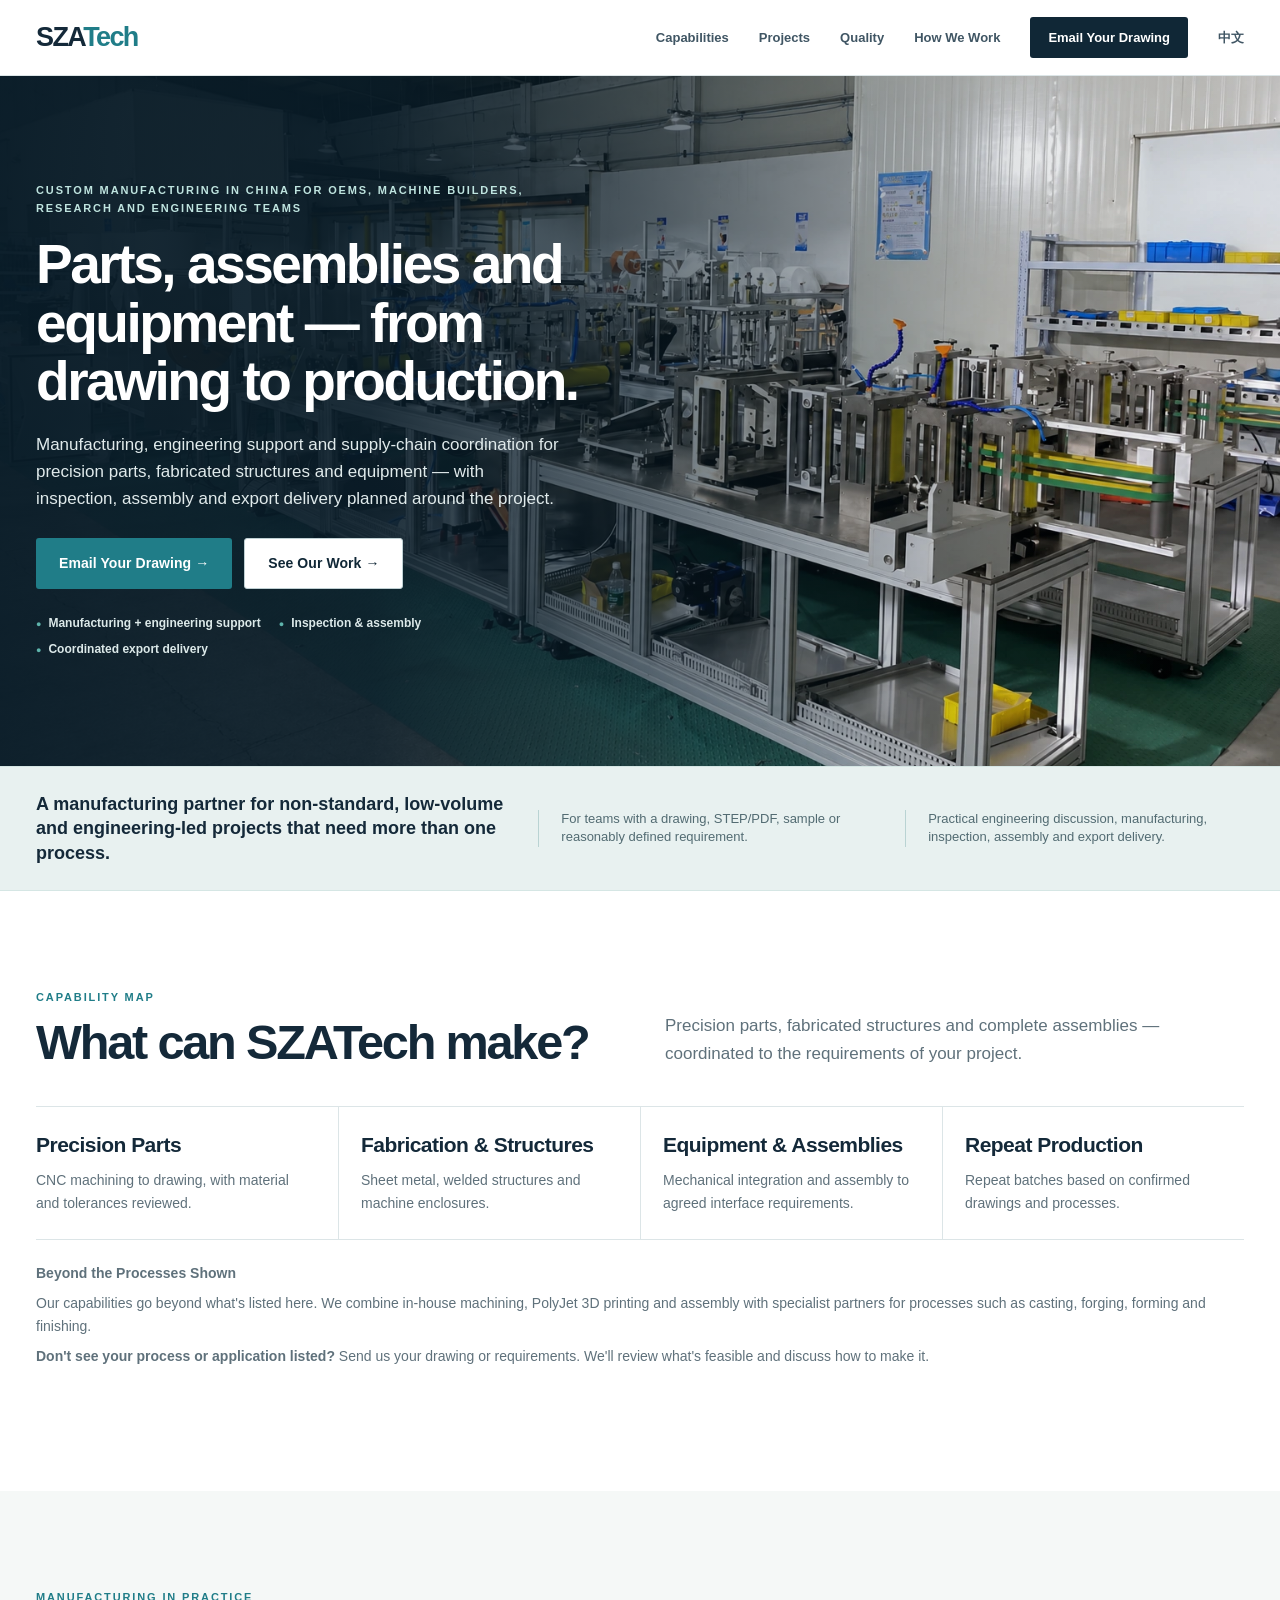
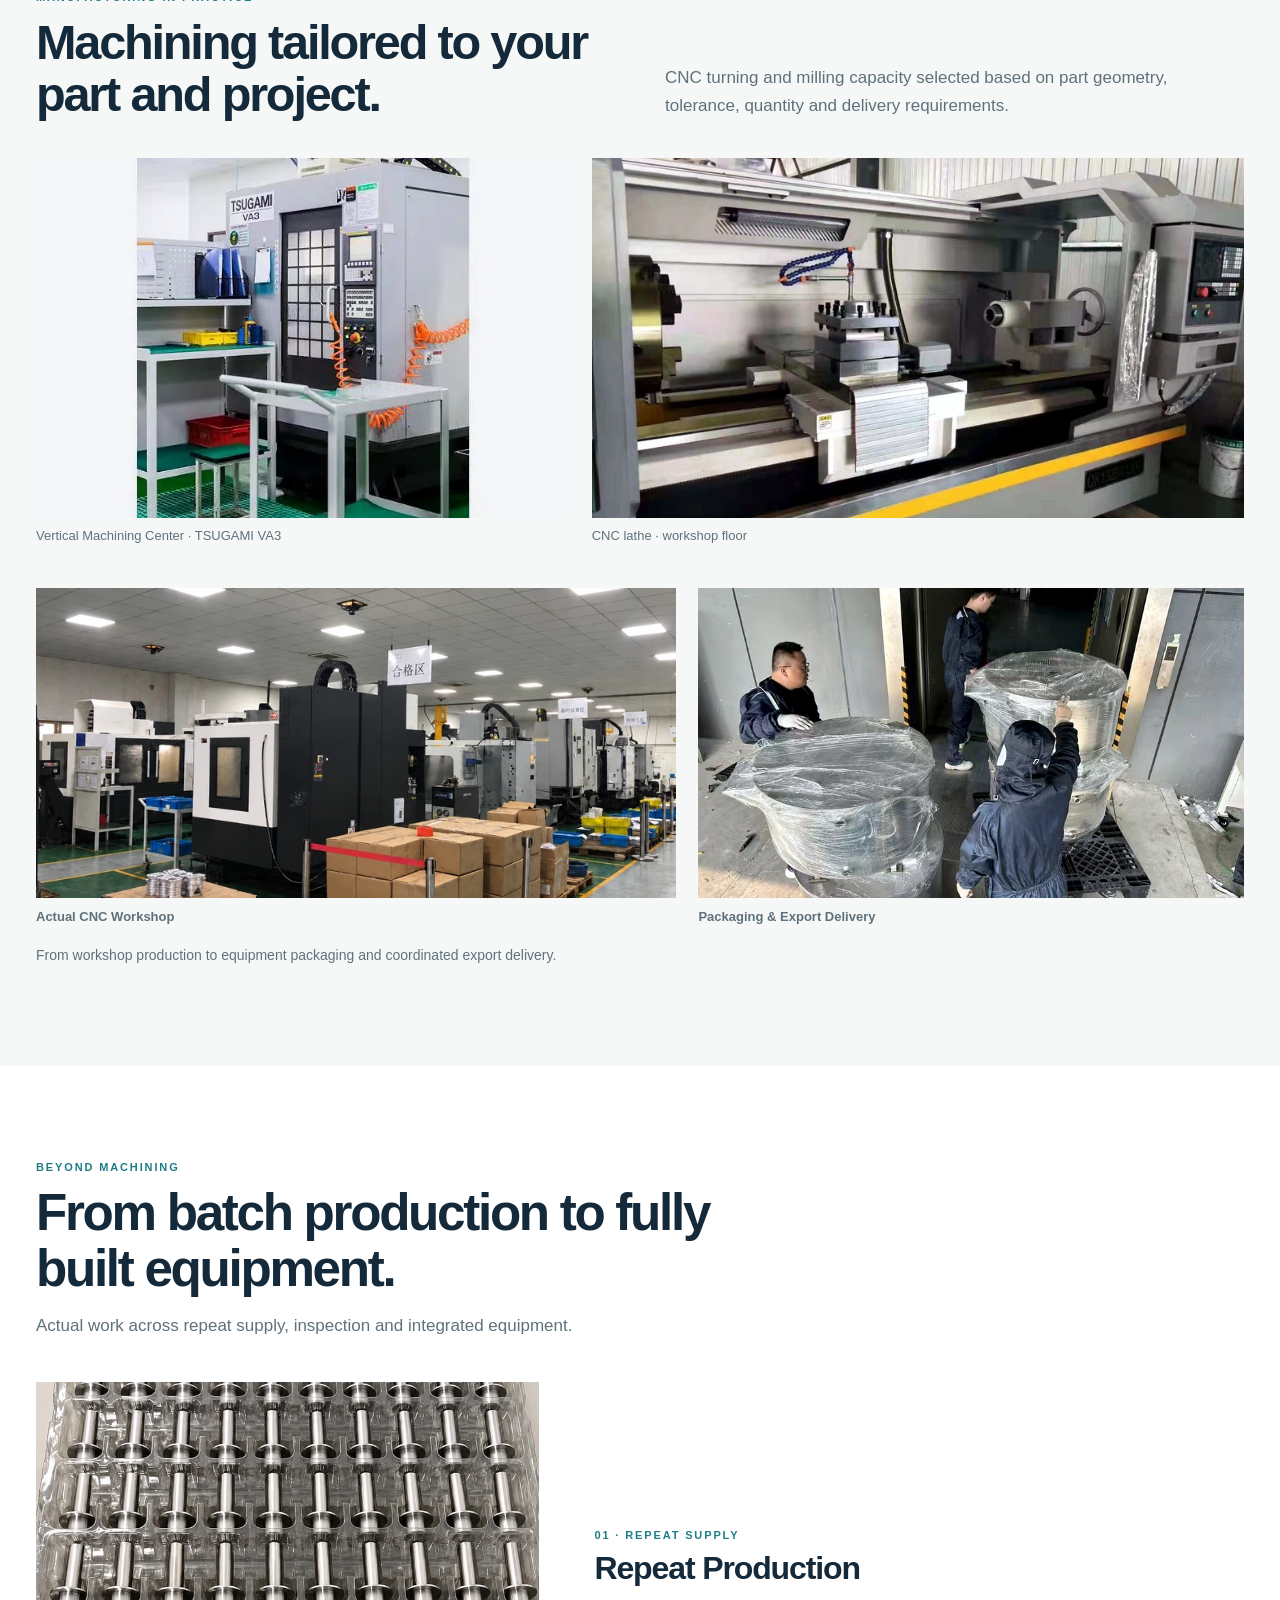
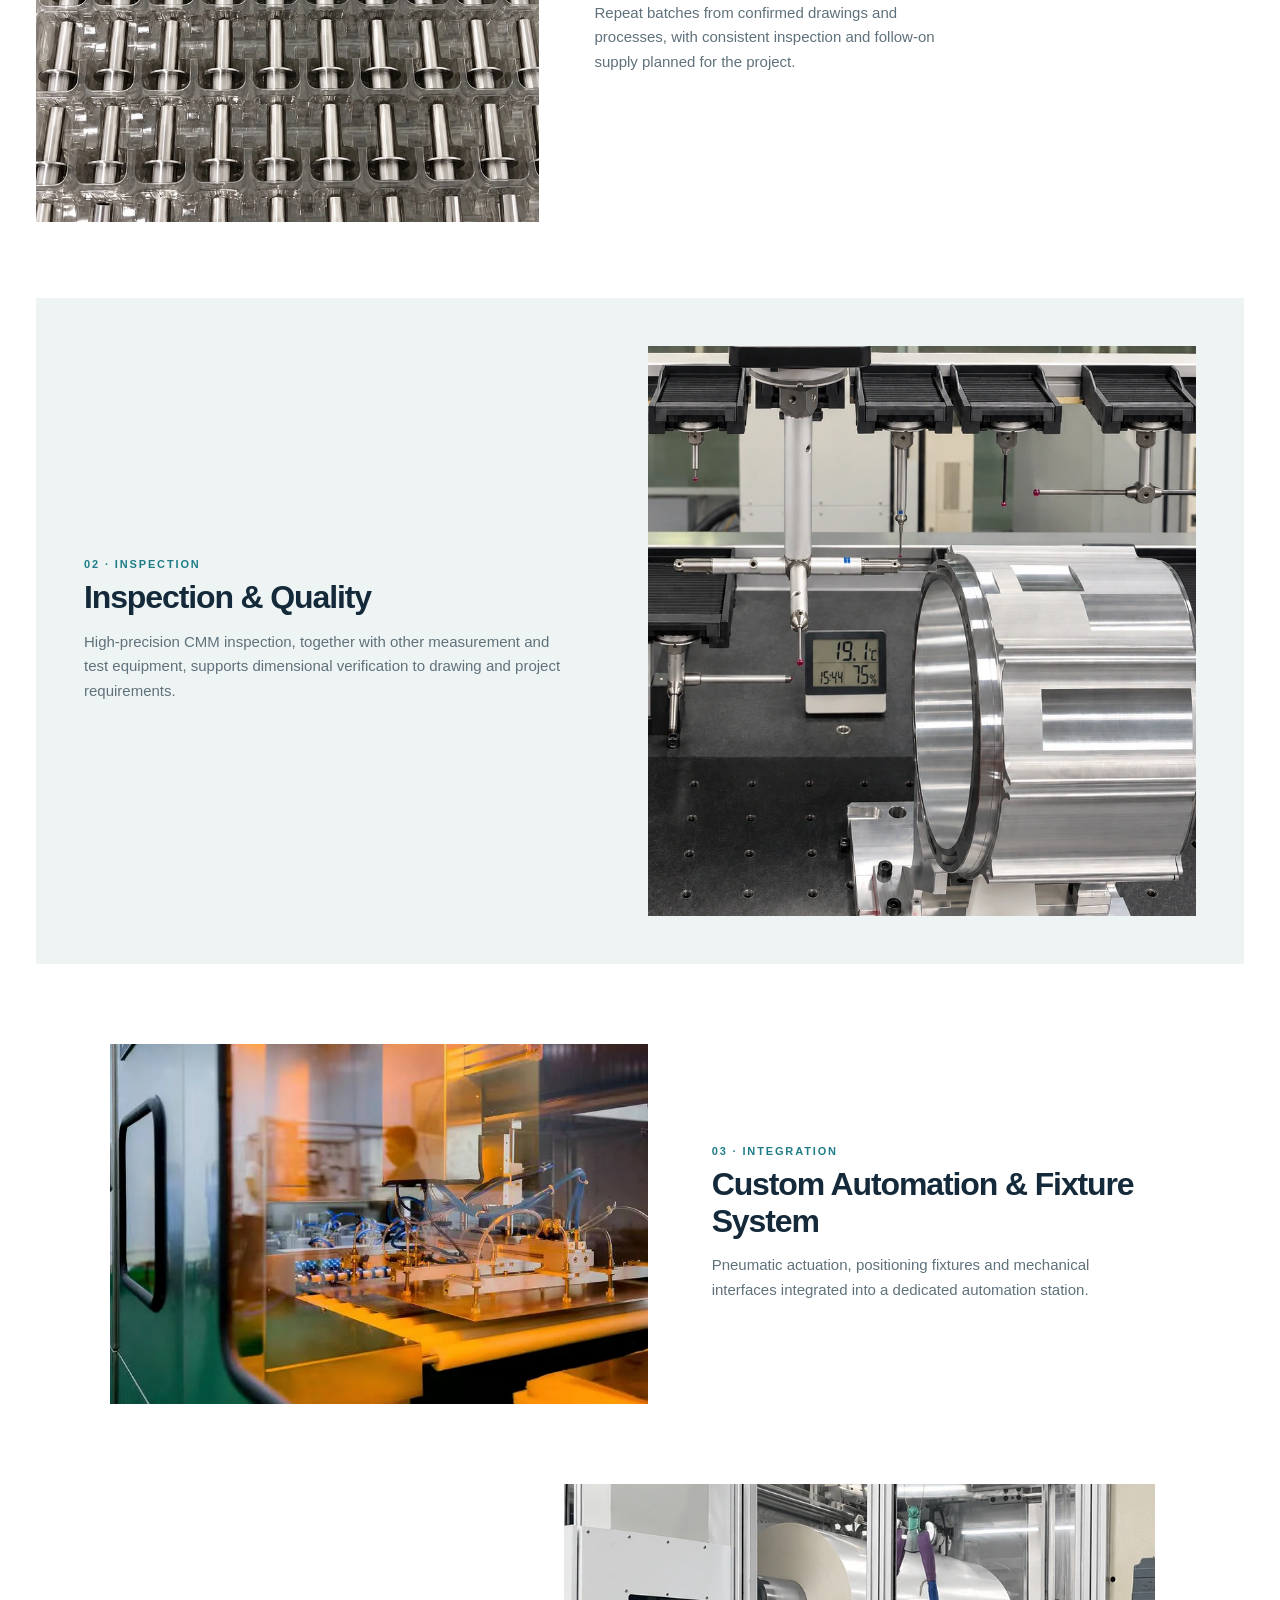
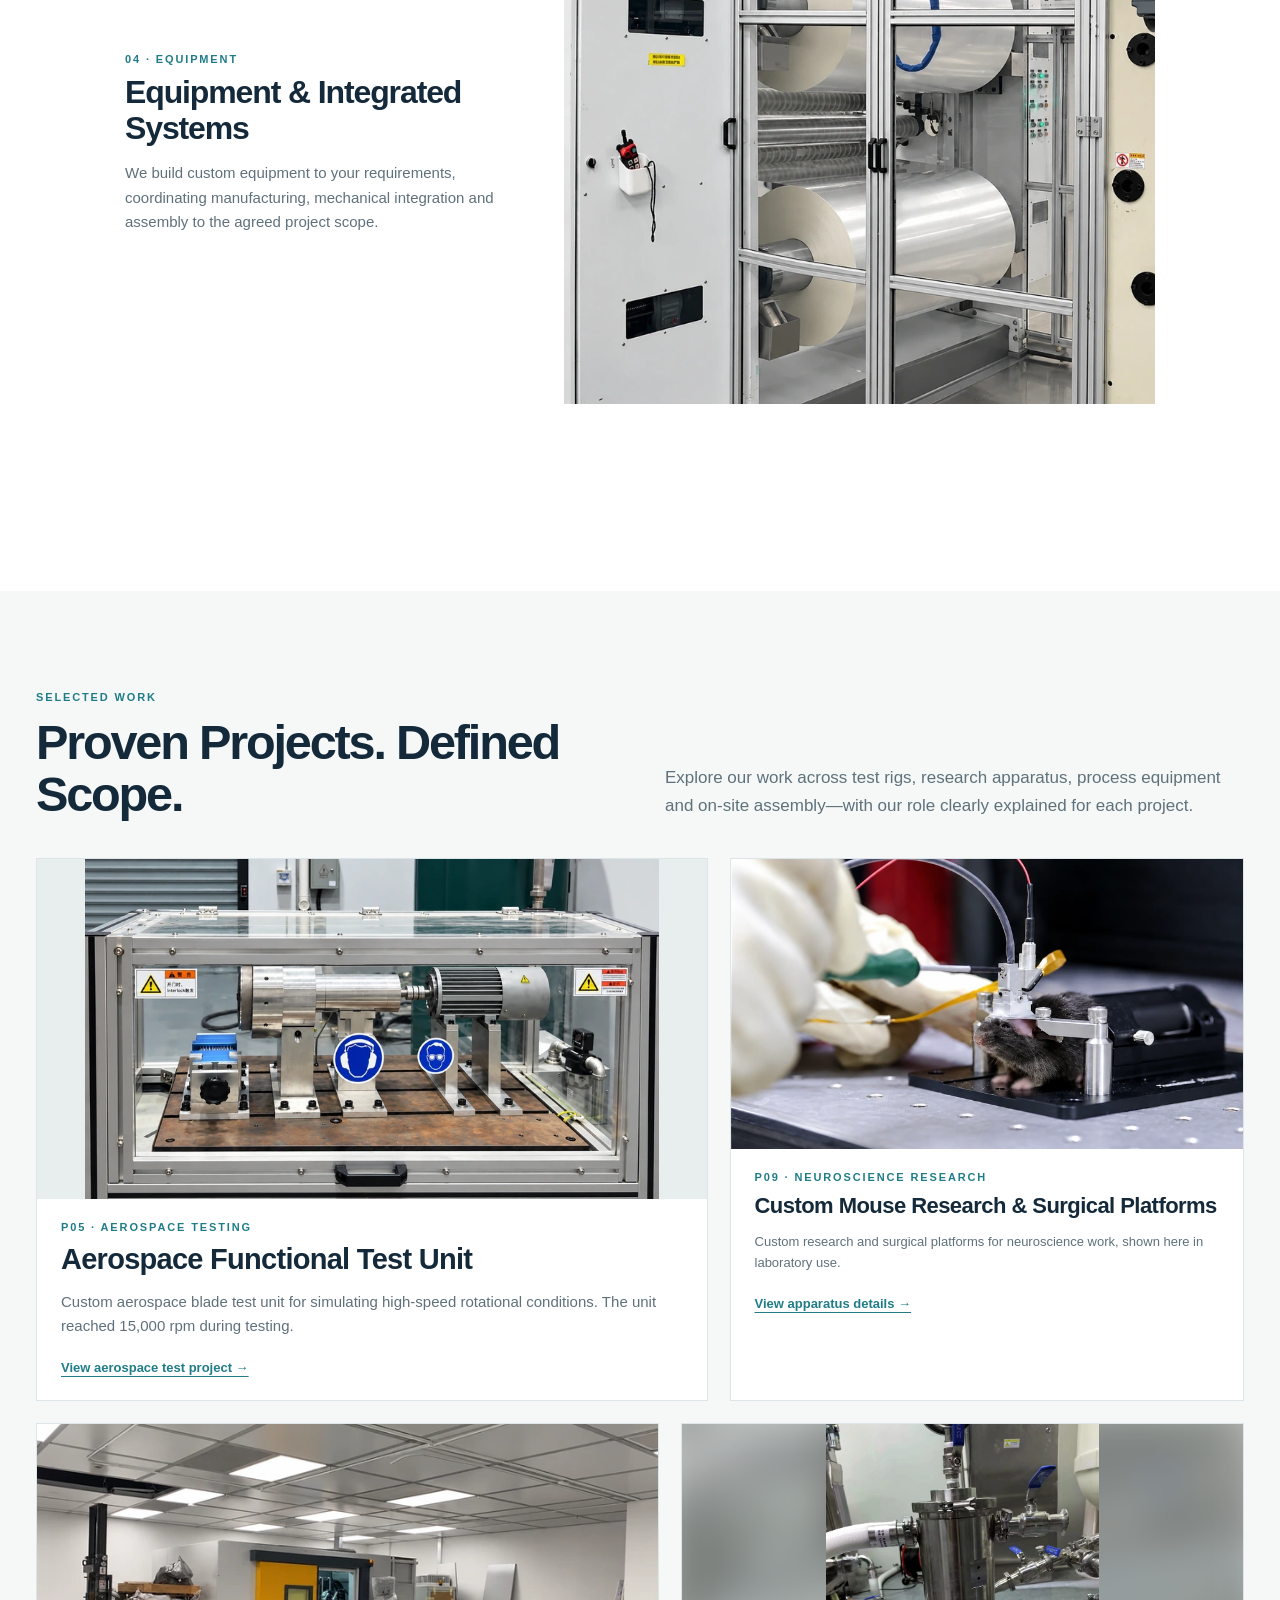
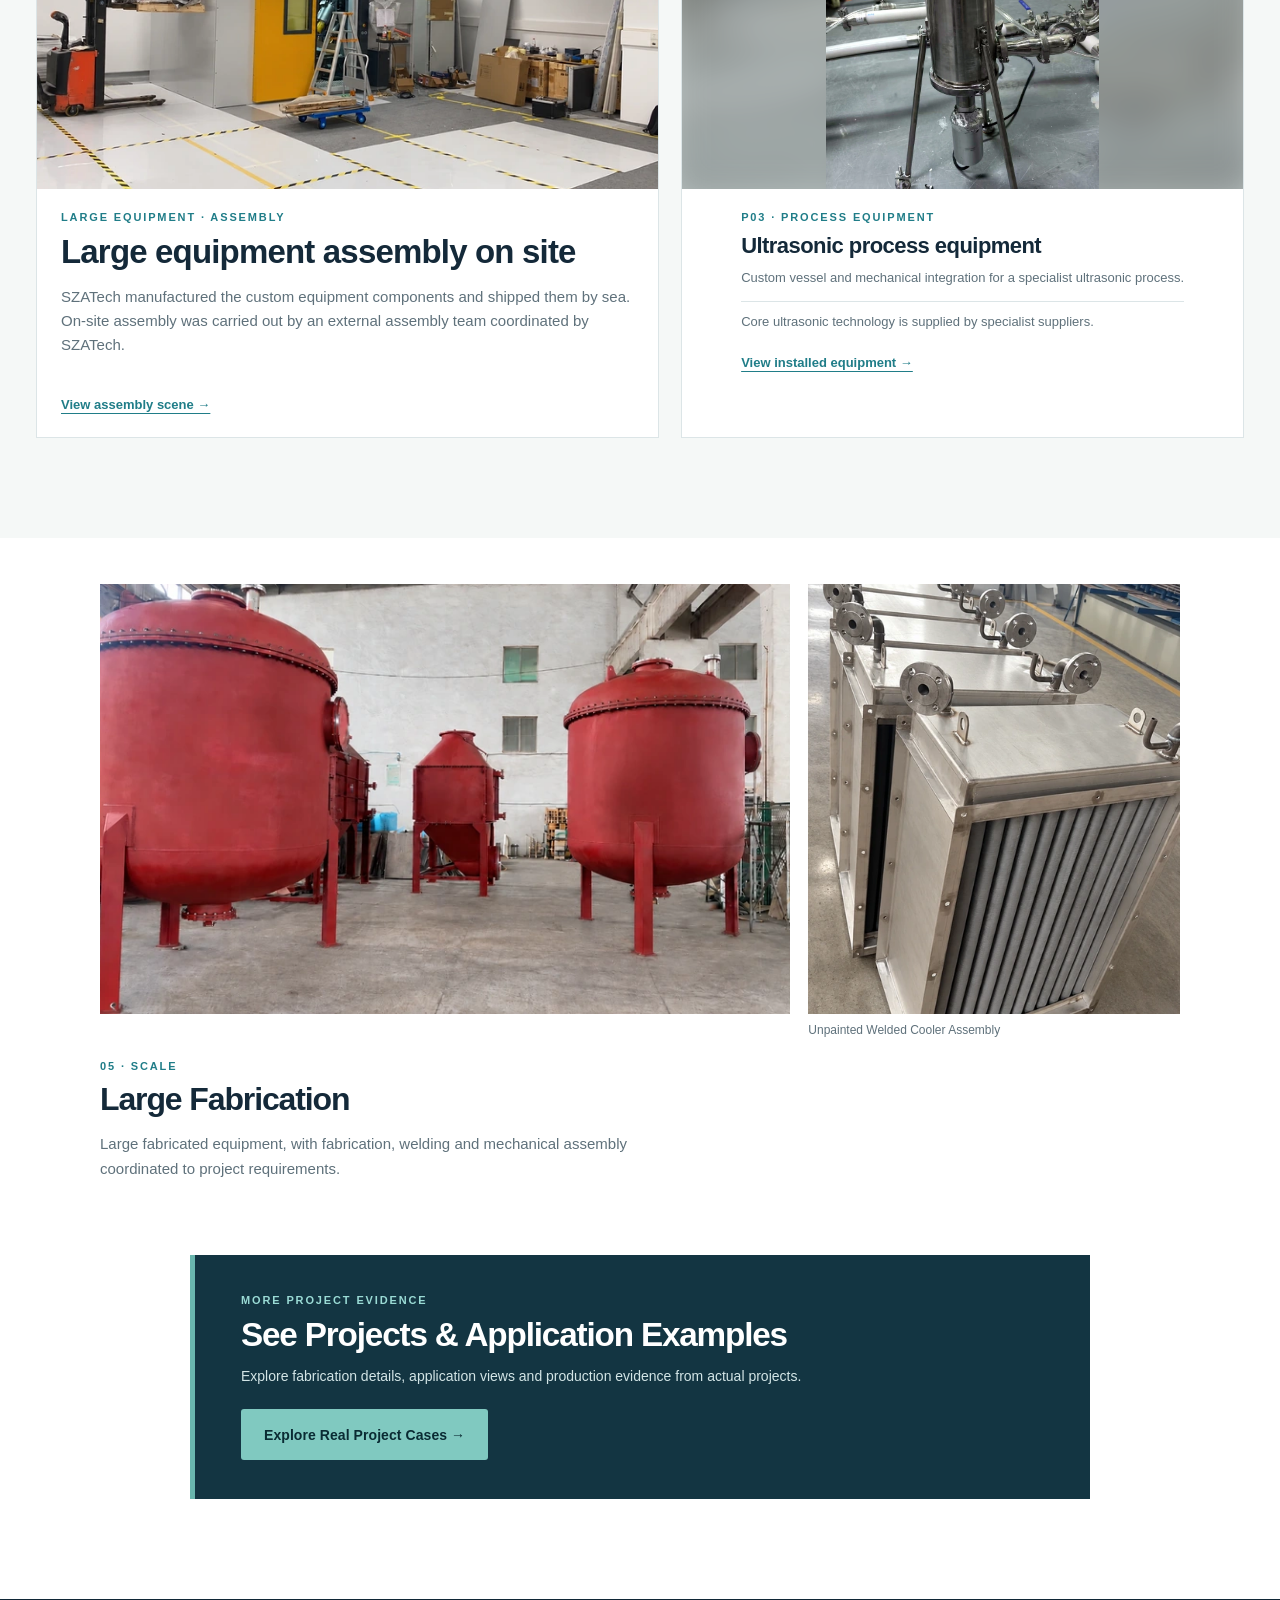
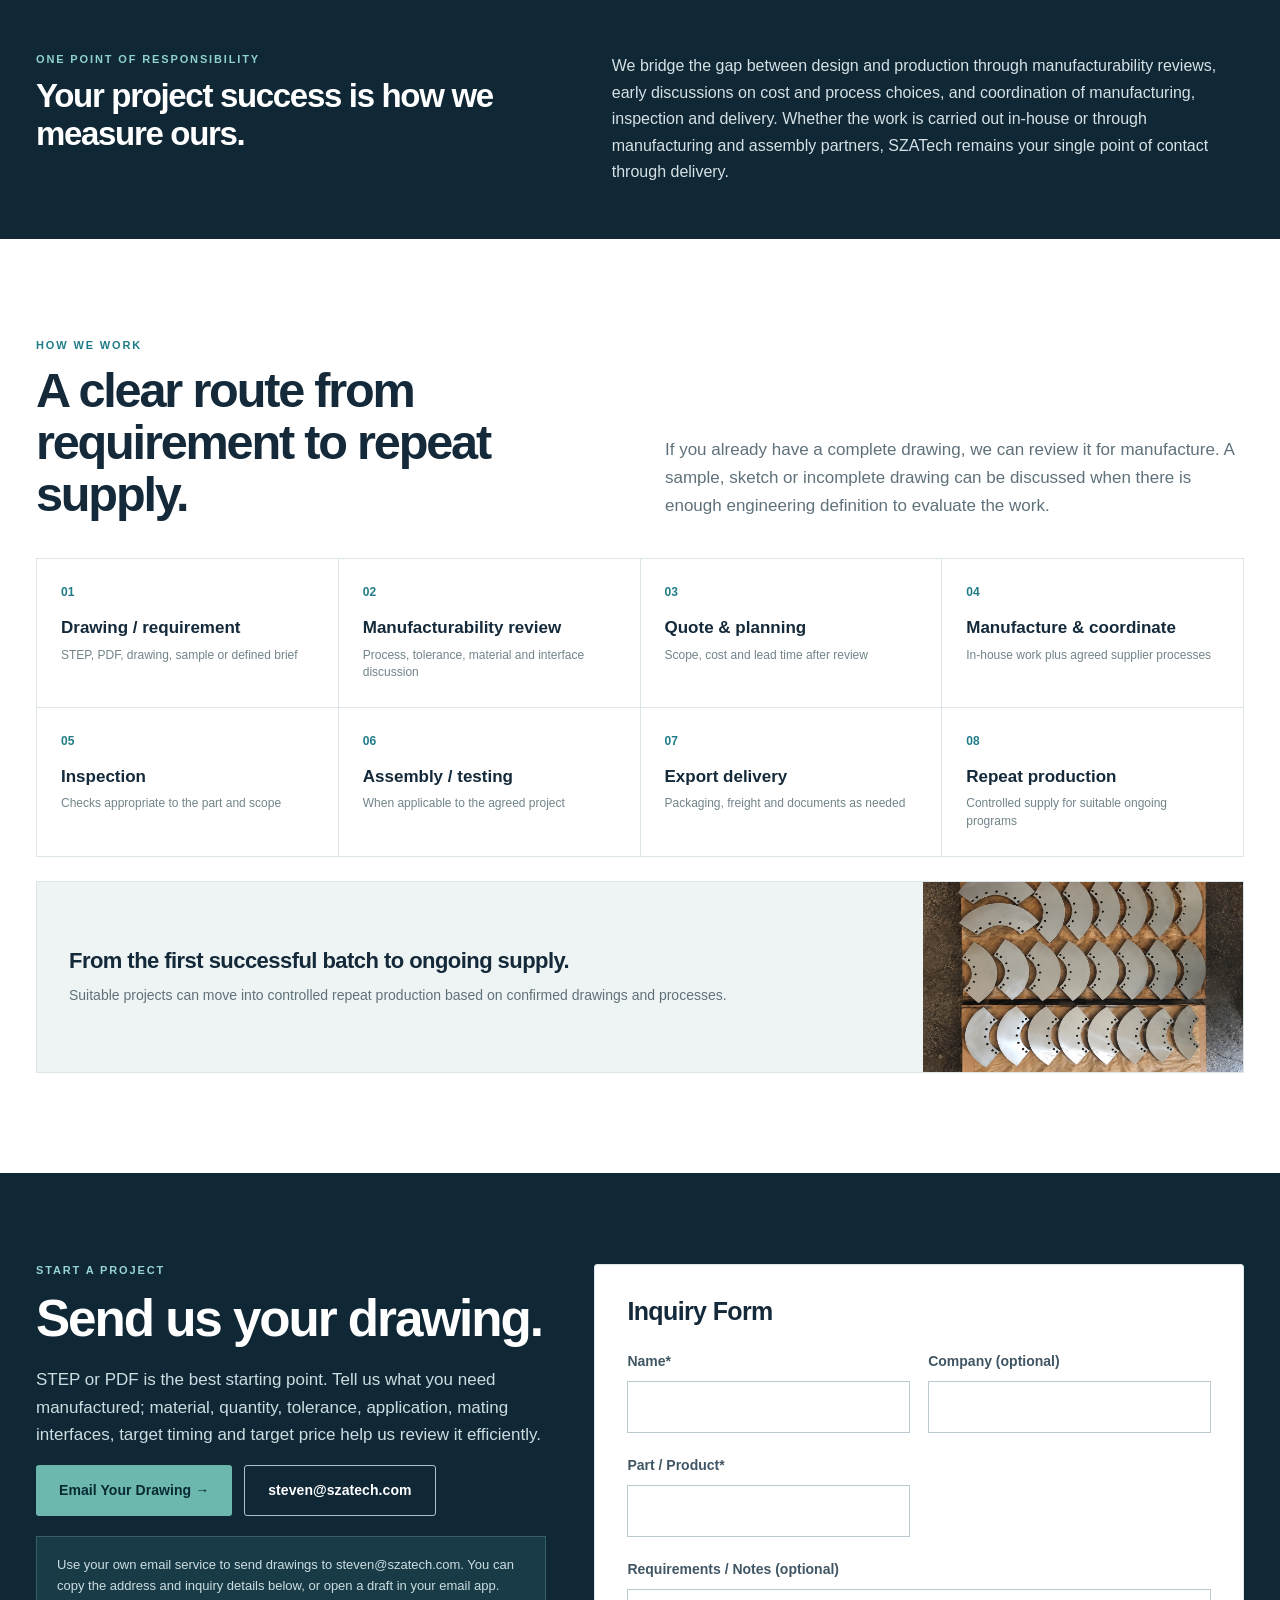
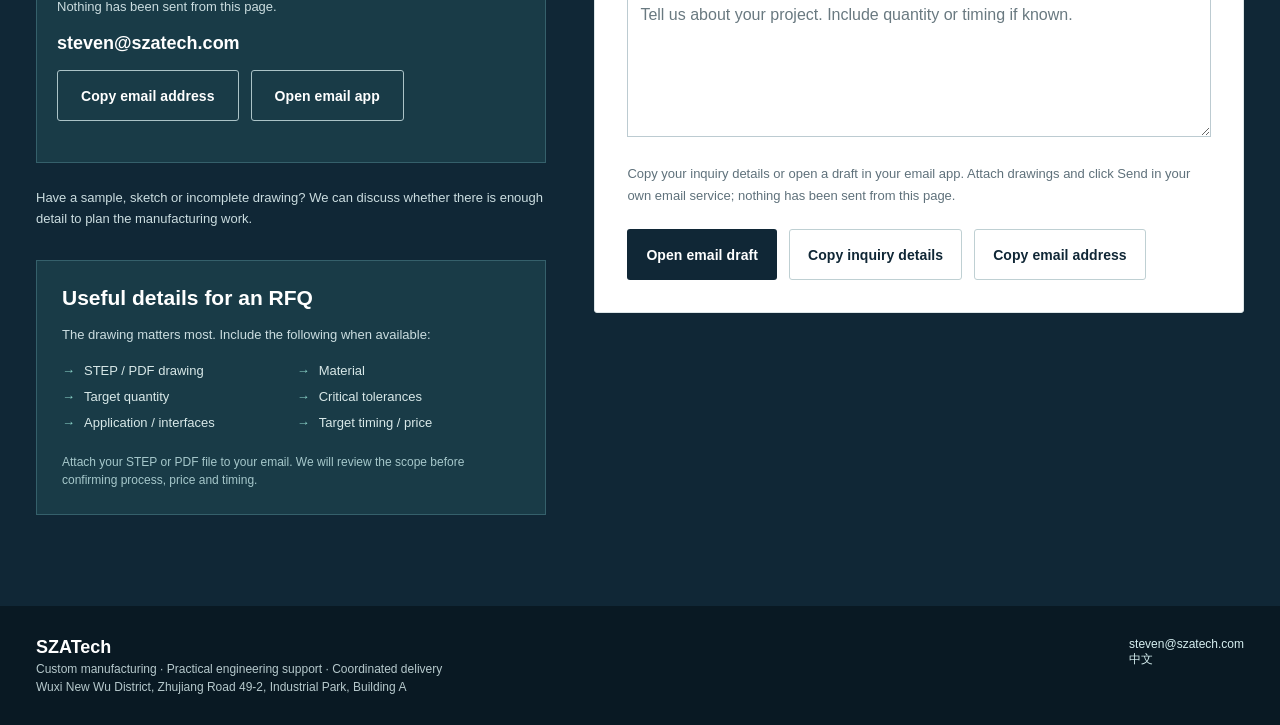
==== commit 0a38017a: "Deployed 391c4d1 with MkDocs version: 1.6.1" ====
--- a/index.html
+++ b/index.html
@@ -3,7 +3,7 @@
 <main id="top"><section class="hero hero-v13"><div class="wrap hero-grid"><div class="hero-copy"><div class="eyebrow">Custom manufacturing in China for OEMs, machine builders, research and engineering teams</div><h1>Parts, assemblies and equipment — from drawing to production.</h1><p class="lead">Manufacturing, engineering support and supply-chain coordination for precision parts, fabricated structures and equipment — with inspection, assembly and export delivery planned around the project.</p><div class="actions"><a class="button primary" href="#contact-email-options">Email Your Drawing →</a><a class="button ghost" href="#work">See Our Work →</a></div><div class="micro"><span>Manufacturing + engineering support</span><span>Inspection &amp; assembly</span><span>Coordinated export delivery</span></div></div><div class="hero-scene"><img src="assets/066-automation-line-refresh.webp" alt="Integrated automation and assembly line showing SZATech equipment and engineering capability" width="1536" height="1024" loading="eager" fetchpriority="high" srcset="assets/066-automation-line-refresh-w480.webp 480w, assets/066-automation-line-refresh-w800.webp 800w, assets/066-automation-line-refresh-w1200.webp 1200w, assets/066-automation-line-refresh.webp 1536w" sizes="100vw"></div></div></section>
 
 <div class="intro-line"><div class="wrap"><strong>A manufacturing partner for non-standard, low-volume and engineering-led projects that need more than one process.</strong><span>For teams with a drawing, STEP/PDF, sample or reasonably defined requirement.</span><span>Practical engineering discussion, manufacturing, inspection, assembly and export delivery.</span></div></div>
-<section class="section" id="capabilities"><div class="wrap"><div class="section-head"><div><div class="eyebrow">Capability map</div><h2>What can SZATech make?</h2></div><p>Precision parts, fabricated structures and complete assemblies — coordinated to the requirements of your project.</p></div><div class="capability-columns"><article><h3>Precision Parts</h3><p>CNC machining to drawing, with material and tolerances reviewed.</p></article><article><h3>Fabrication & Structures</h3><p>Sheet metal, welded structures and machine enclosures.</p></article><article><h3>Equipment & Assemblies</h3><p>Mechanical integration and assembly to agreed interface requirements.</p></article><article><h3>Repeat Production</h3><p>Repeat batches based on confirmed drawings and processes.</p></article></div><div class="capability-note">We also offer in-house PolyJet multi-material 3D printing for research fixtures, prototypes and design iterations. This capability complements our CNC machining, acrylic fabrication, sheet metal and mechanical assembly services, supporting projects from early development to subsequent manufacturing.</div></div></section>
+<section class="section" id="capabilities"><div class="wrap"><div class="section-head"><div><div class="eyebrow">Capability map</div><h2>What can SZATech make?</h2></div><p>Precision parts, fabricated structures and complete assemblies — coordinated to the requirements of your project.</p></div><div class="capability-columns"><article><h3>Precision Parts</h3><p>CNC machining to drawing, with material and tolerances reviewed.</p></article><article><h3>Fabrication & Structures</h3><p>Sheet metal, welded structures and machine enclosures.</p></article><article><h3>Equipment & Assemblies</h3><p>Mechanical integration and assembly to agreed interface requirements.</p></article><article><h3>Repeat Production</h3><p>Repeat batches based on confirmed drawings and processes.</p></article></div><div class="capability-note"><strong>Beyond the Processes Shown</strong><p>Our capabilities go beyond what's listed here. We combine in-house machining, PolyJet 3D printing and assembly with specialist partners for processes such as casting, forging, forming and finishing.</p><p><strong>Don't see your process or application listed?</strong> Send us your drawing or requirements. We'll review what's feasible and discuss how to make it.</p></div></div></section>
 <section class="section soft" id="delivery"><div class="wrap">
 <div class="section-head"><div><div class="eyebrow">Manufacturing in practice</div><h2>Machining tailored to your part and project.</h2></div><p>CNC turning and milling capacity selected based on part geometry, tolerance, quantity and delivery requirements.</p></div>
 <div class="manufacturing-v3"><figure class="manufacturing-photo machining-center"><div class="manufacturing-image"><img src="assets/043-tsugami-machine-in-workshop.webp" alt="TSUGAMI VA3 vertical machining center in the workshop" width="800" height="600" loading="lazy"></div><figcaption>Vertical Machining Center · TSUGAMI VA3</figcaption></figure><figure class="manufacturing-photo lathe"><div class="manufacturing-image"><img src="assets/041-cnc-lathe-shop-floor.webp" alt="CNC lathe with chuck and tool turret on the workshop floor" width="1440" height="1080" loading="lazy" srcset="assets/041-cnc-lathe-shop-floor-w480.webp 480w, assets/041-cnc-lathe-shop-floor-w800.webp 800w, assets/041-cnc-lathe-shop-floor-w1200.webp 1200w, assets/041-cnc-lathe-shop-floor.webp 1440w" sizes="(max-width: 720px) calc(100vw - 36px), (max-width: 1050px) 50vw, 620px"></div><figcaption>CNC lathe · workshop floor</figcaption></figure></div>
--- a/assets/site.css
+++ b/assets/site.css
@@ -99,6 +99,7 @@
 .review-case p{color:var(--muted);font-size:13px;line-height:1.55;margin:0}
 .support-link{margin:22px 0 0}
 .capability-note{padding:22px 0;color:var(--muted);font-size:14px;line-height:1.7}
+.capability-note p{margin:6px 0 0}
 .review-proof-grid{display:grid;grid-template-columns:repeat(4,minmax(0,1fr));gap:14px}
 .review-proof-grid .proof-card img{height:190px}
 @media(max-width:900px){.review-cases{grid-template-columns:repeat(2,minmax(0,1fr))}.review-proof-grid{grid-template-columns:repeat(2,minmax(0,1fr))}}
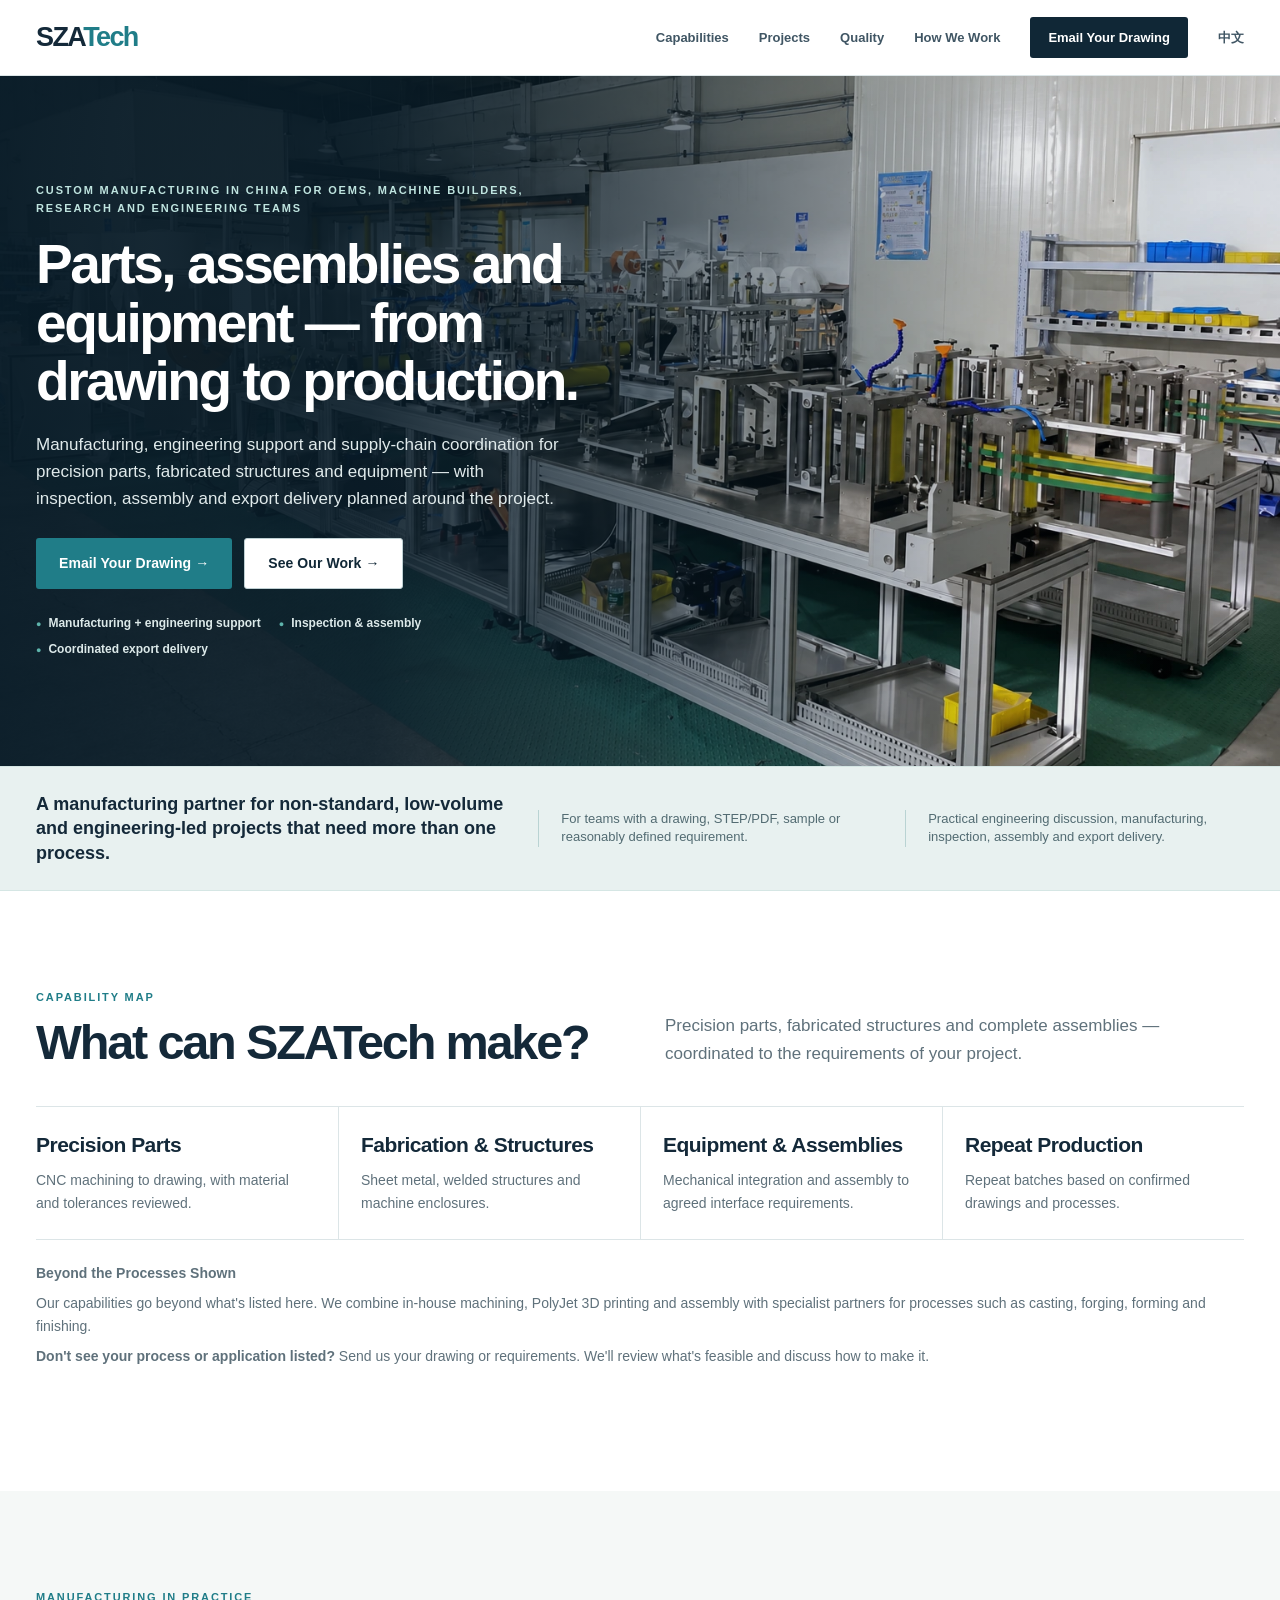
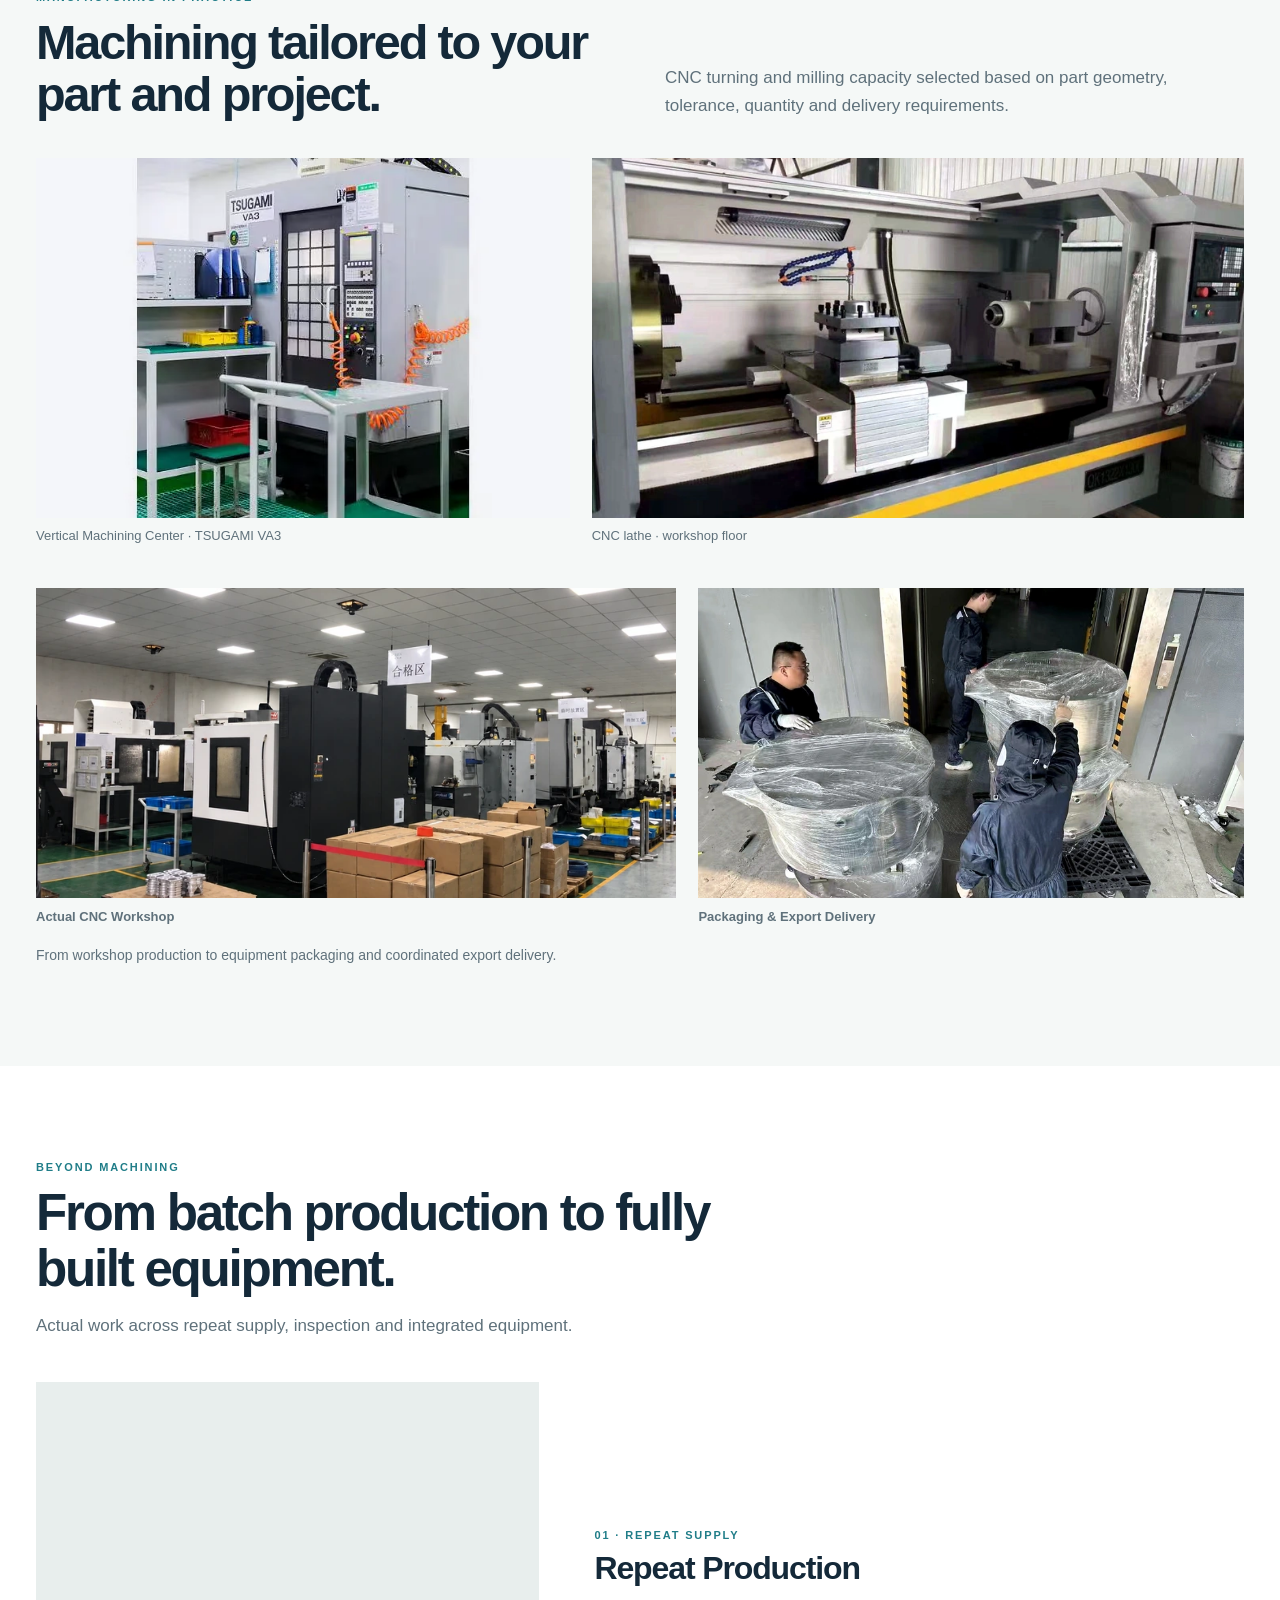
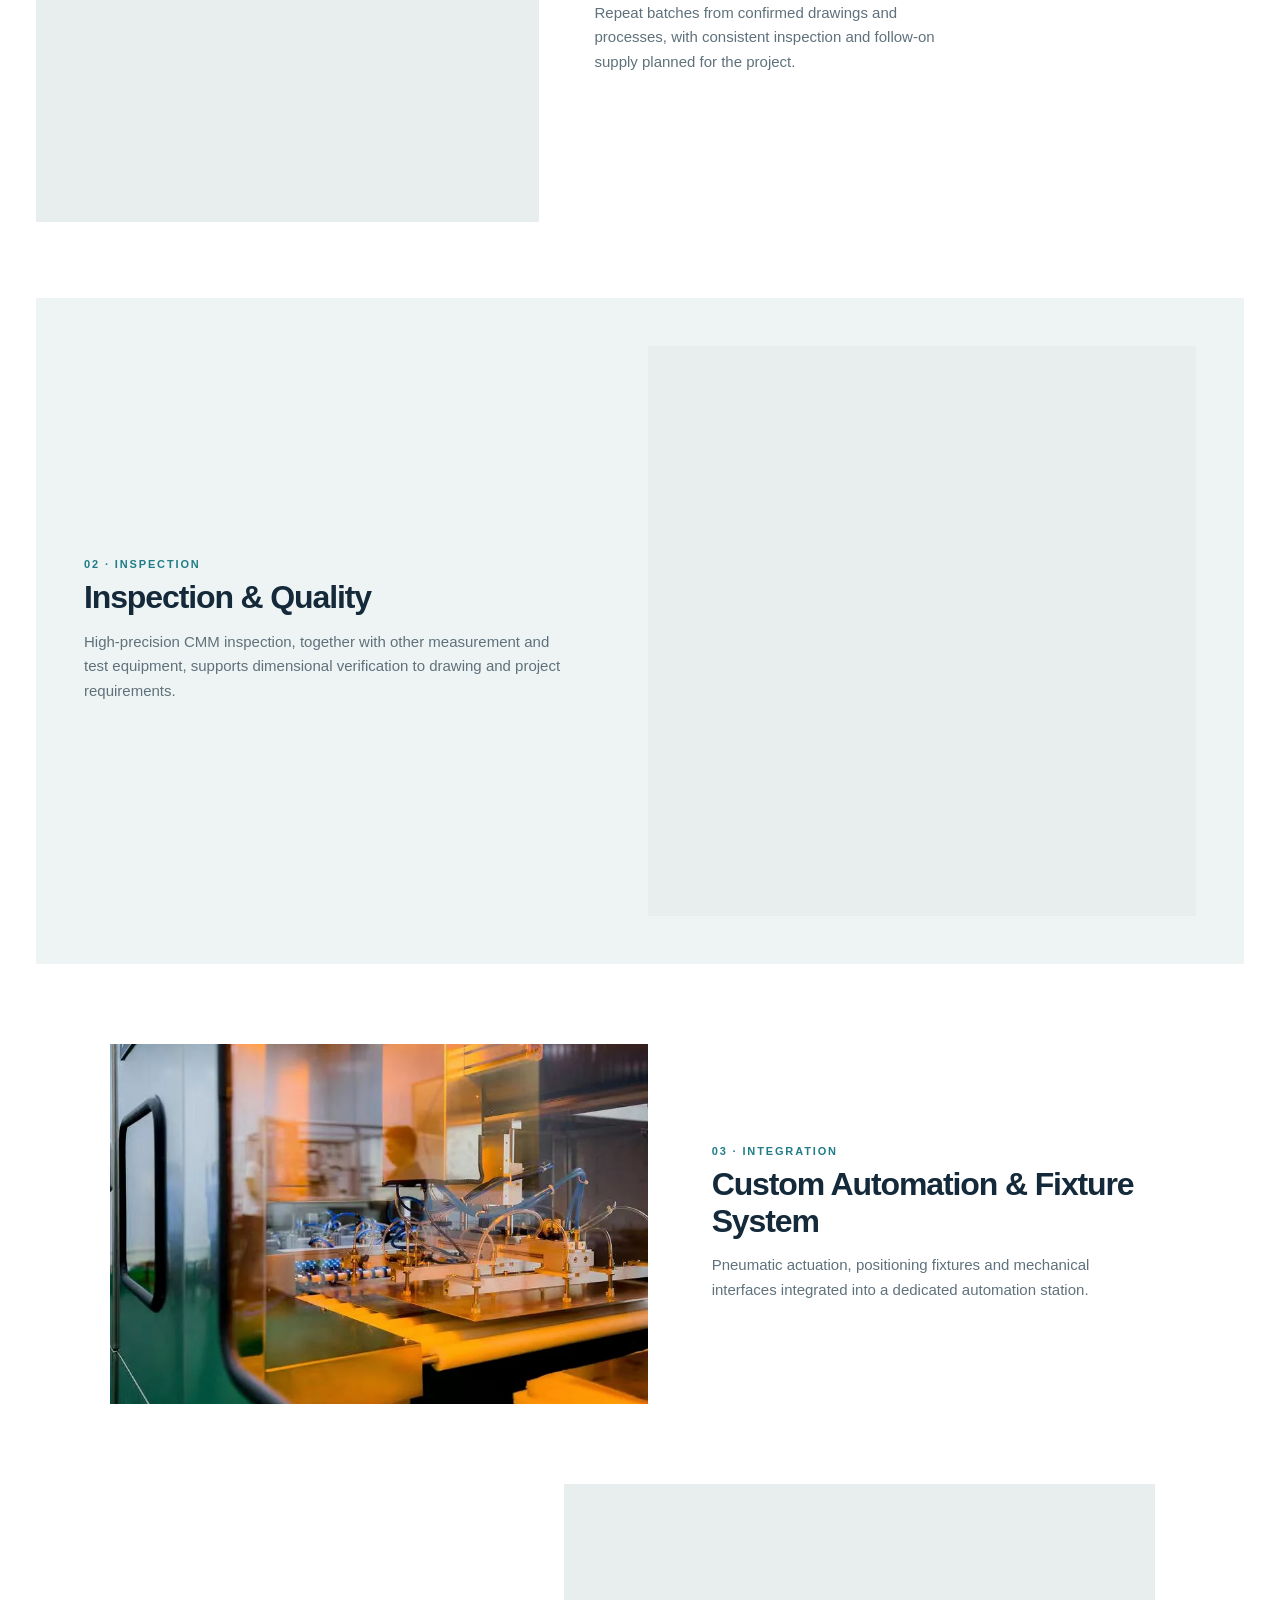
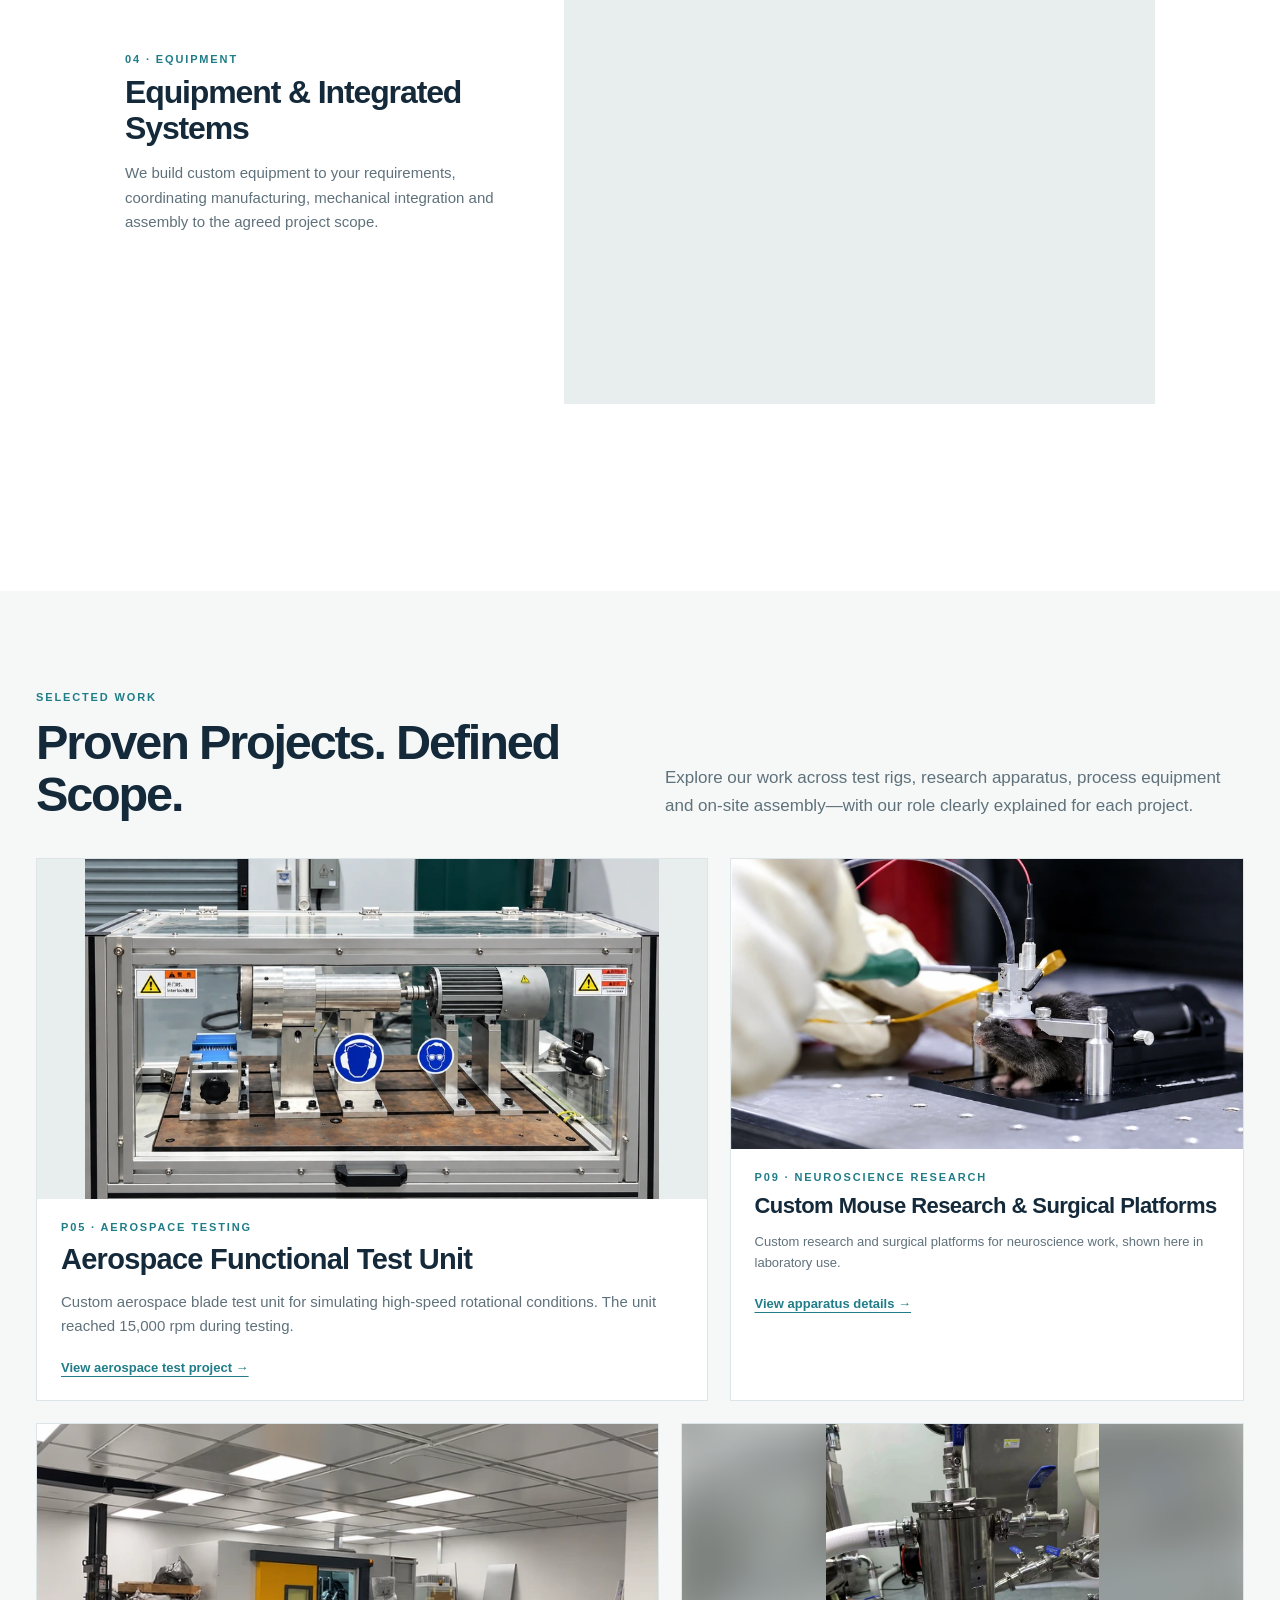
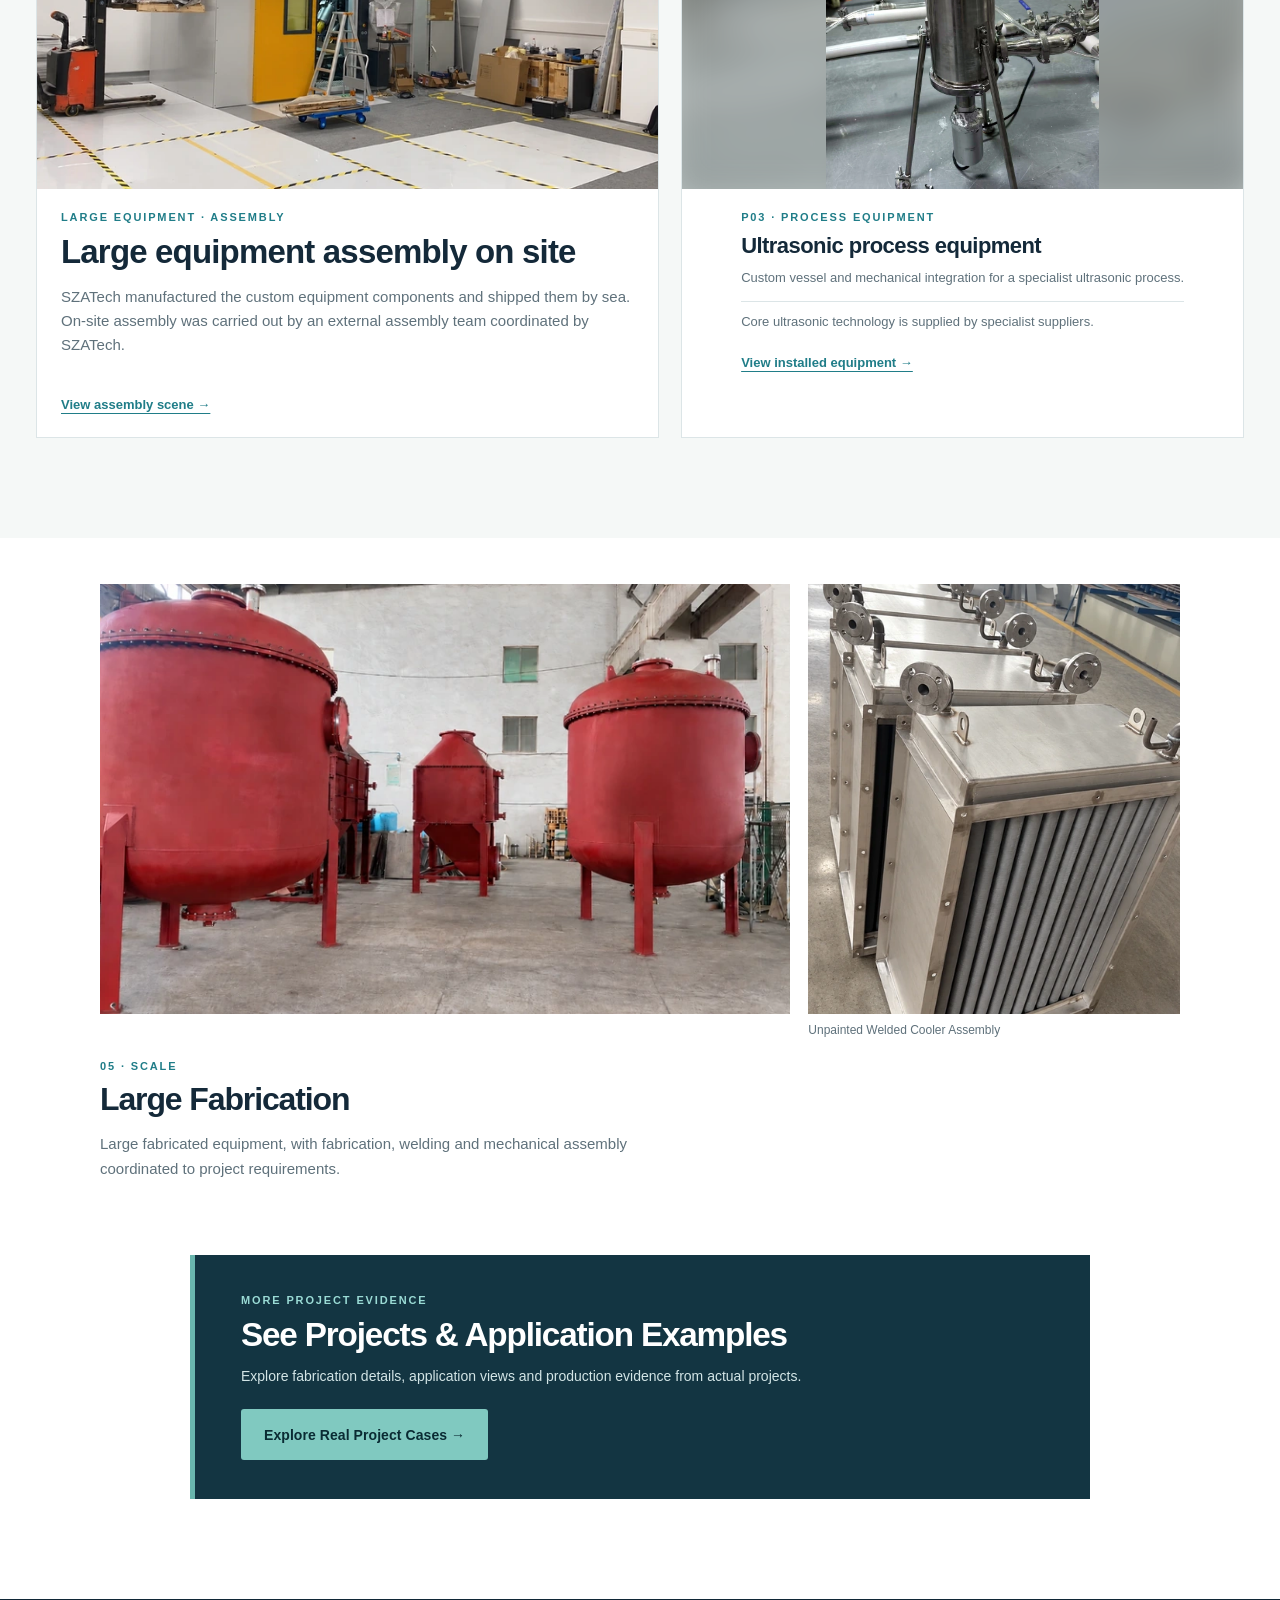
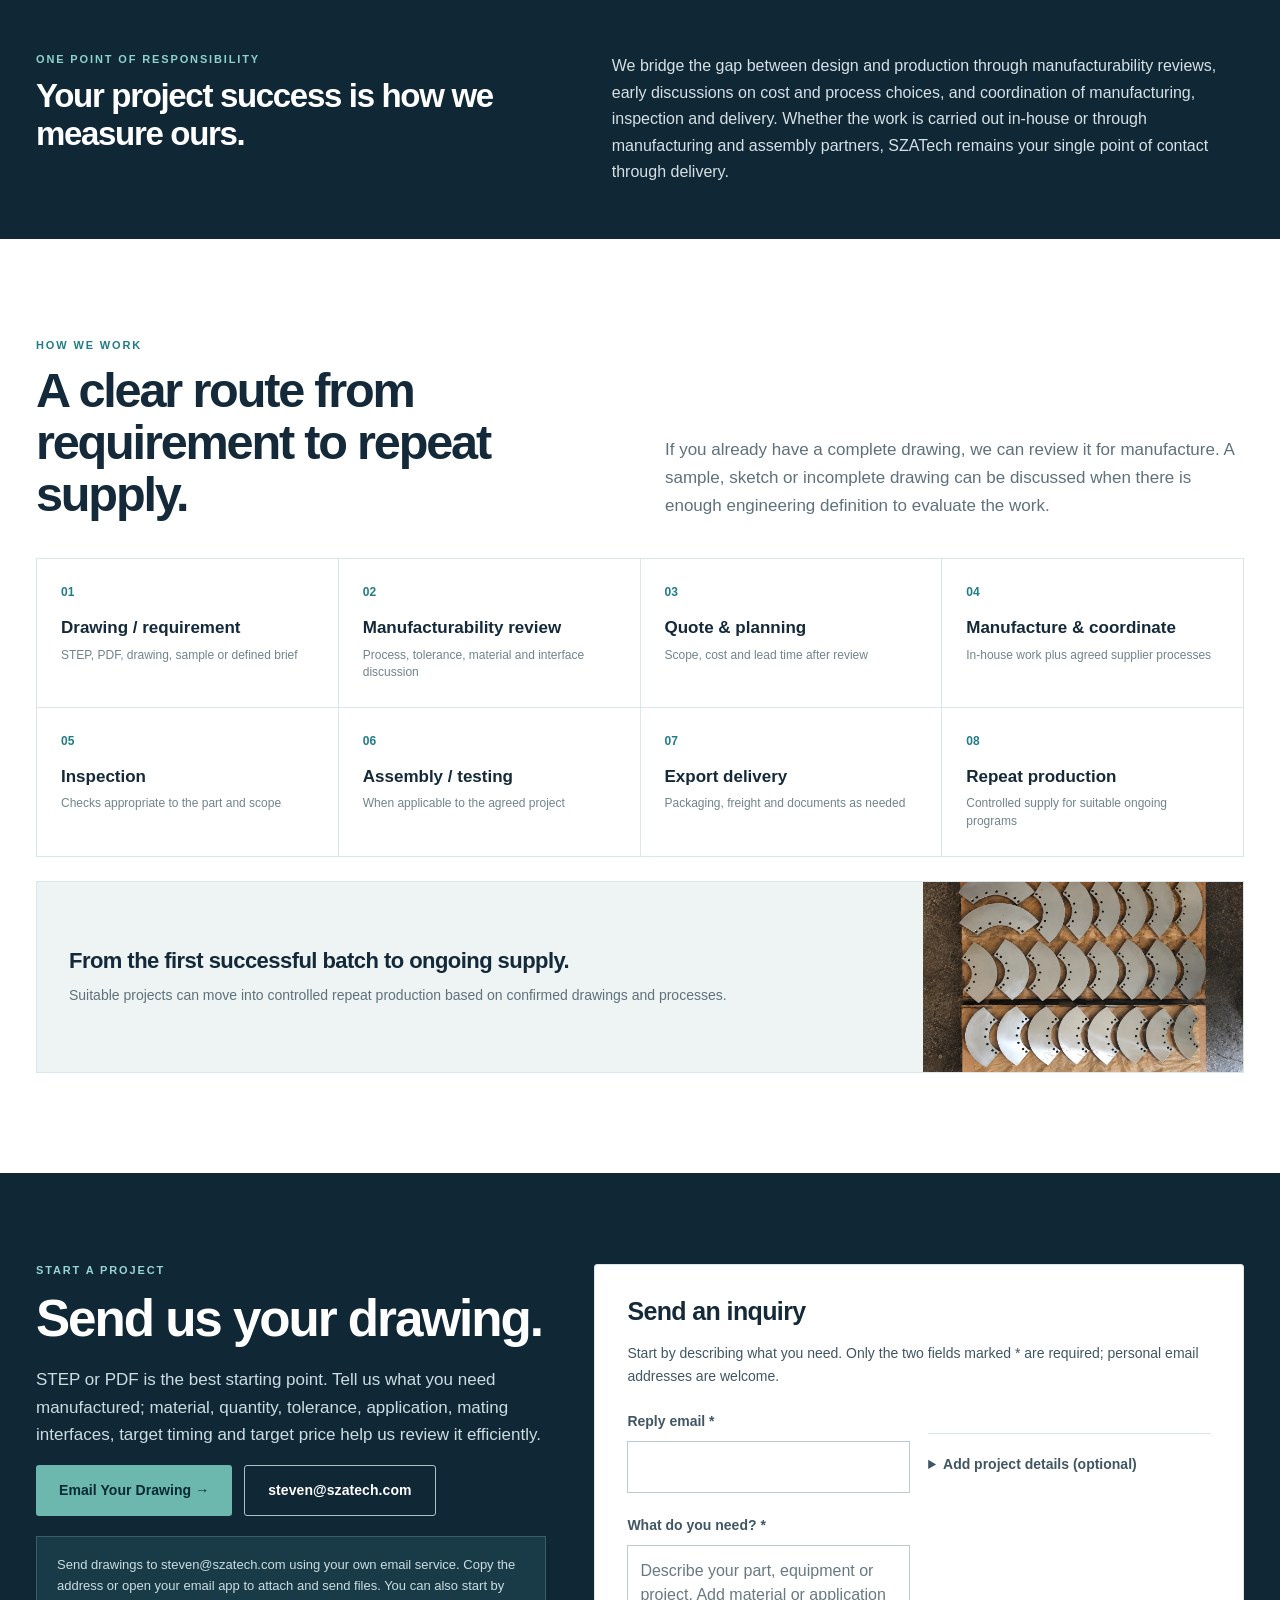
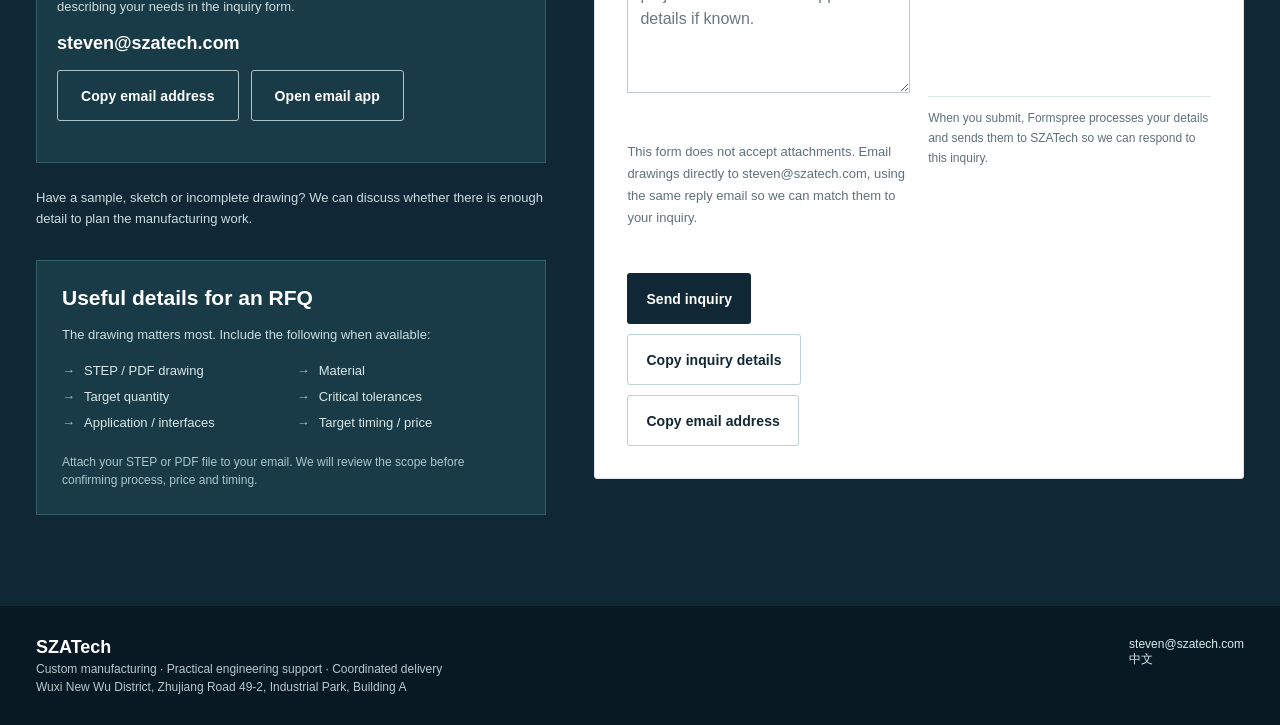
==== commit 35d86020: "Deployed 51a93d8 with MkDocs version: 1.6.1" ====
--- a/index.html
+++ b/index.html
@@ -37,10 +37,27 @@
 <section class="section project-cta-section"><div class="wrap"><aside class="project-entry"><div class="project-entry-copy"><div class="eyebrow">More project evidence</div><h3>See Projects &amp; Application Examples</h3><p>Explore fabrication details, application views and production evidence from actual projects.</p><a class="button primary" href="case-supporting.html">Explore Real Project Cases →</a></div></aside></div></section>
 <section class="responsibility"><div class="wrap"><div><div class="eyebrow">One point of responsibility</div><h2>Your project success is how we measure ours.</h2></div><div><p>We bridge the gap between design and production through manufacturability reviews, early discussions on cost and process choices, and coordination of manufacturing, inspection and delivery. Whether the work is carried out in-house or through manufacturing and assembly partners, SZATech remains your single point of contact through delivery.</p></div></div></section>
 <section class="section" id="process"><div class="wrap"><div class="section-head"><div><div class="eyebrow">How we work</div><h2>A clear route from requirement to repeat supply.</h2></div><p>If you already have a complete drawing, we can review it for manufacture. A sample, sketch or incomplete drawing can be discussed when there is enough engineering definition to evaluate the work.</p></div><div class="steps"><div class="step"><b>01</b><strong>Drawing / requirement</strong><small>STEP, PDF, drawing, sample or defined brief</small></div><div class="step"><b>02</b><strong>Manufacturability review</strong><small>Process, tolerance, material and interface discussion</small></div><div class="step"><b>03</b><strong>Quote &amp; planning</strong><small>Scope, cost and lead time after review</small></div><div class="step"><b>04</b><strong>Manufacture &amp; coordinate</strong><small>In-house work plus agreed supplier processes</small></div><div class="step"><b>05</b><strong>Inspection</strong><small>Checks appropriate to the part and scope</small></div><div class="step"><b>06</b><strong>Assembly / testing</strong><small>When applicable to the agreed project</small></div><div class="step"><b>07</b><strong>Export delivery</strong><small>Packaging, freight and documents as needed</small></div><div class="step"><b>08</b><strong>Repeat production</strong><small>Controlled supply for suitable ongoing programs</small></div></div><div class="repeat-supply-proof"><div class="repeat-supply-copy"><h3>From the first successful batch to ongoing supply.</h3><p>Suitable projects can move into controlled repeat production based on confirmed drawings and processes.</p></div><div class="repeat-supply-photo"><img src="assets/084-curved-metal-parts-batch-cleaned.webp" alt="Batch of curved machined metal parts" width="800" height="1200" loading="lazy"></div></div></div></section>
-<section class="contact" id="contact"><div class="wrap contact-grid"><div class="contact-summary"><div><div class="eyebrow">Start a project</div><h2>Send us your drawing.</h2><p>STEP or PDF is the best starting point. Tell us what you need manufactured; material, quantity, tolerance, application, mating interfaces, target timing and target price help us review it efficiently.</p><div class="actions"><a class="button primary" href="#contact-email-options">Email Your Drawing →</a><a class="button ghost-light" href="#contact-email-options">steven@szatech.com</a></div><div class="contact-email-options" id="contact-email-options"><p>Use your own email service to send drawings to steven@szatech.com. You can copy the address and inquiry details below, or open a draft in your email app. Nothing has been sent from this page.</p><p class="contact-email-text">steven@szatech.com</p><div class="actions"><button type="button" class="button ghost-light" data-copy-email disabled>Copy email address</button><a class="button ghost-light" href="mailto:steven@szatech.com?subject=SZATech%20drawing%20review">Open email app</a></div><p id="contact-copy-status" role="status" aria-live="polite"></p></div><p style="font-size:13px;margin-top:25px">Have a sample, sketch or incomplete drawing? We can discuss whether there is enough detail to plan the manufacturing work.</p></div><aside class="rfq-list"><h3>Useful details for an RFQ</h3><p>The drawing matters most. Include the following when available:</p><ul><li>STEP / PDF drawing</li><li>Material</li><li>Target quantity</li><li>Critical tolerances</li><li>Application / interfaces</li><li>Target timing / price</li></ul><small>Attach your STEP or PDF file to your email. We will review the scope before confirming process, price and timing.</small></aside></div><form class="inquiry-form" id="inquiry-form" autocomplete="off" aria-labelledby="inquiry-title" aria-describedby="inquiry-note">
-<h3 id="inquiry-title">Inquiry Form</h3><div class="inquiry-fields"><div class="inquiry-field"><label for="inquiry-name">Name*</label><input id="inquiry-name" name="name" type="text" maxlength="100" required></div><div class="inquiry-field"><label for="inquiry-company">Company (optional)</label><input id="inquiry-company" name="company" type="text" maxlength="150"></div><div class="inquiry-field"><label for="inquiry-part">Part / Product*</label><input id="inquiry-part" name="part" type="text" maxlength="150" required></div>
-<div class="inquiry-field inquiry-notes"><label for="inquiry-notes">Requirements / Notes (optional)</label><textarea id="inquiry-notes" name="notes" maxlength="1500" rows="5" placeholder="Tell us about your project. Include quantity or timing if known."></textarea></div></div>
-<p id="inquiry-note">Copy your inquiry details or open a draft in your email app. Attach drawings and click Send in your own email service; nothing has been sent from this page.</p><div class="actions"><button type="submit" class="button dark" disabled>Open email draft</button><button type="button" class="button ghost" id="copy-inquiry" disabled>Copy inquiry details</button><button type="button" class="button ghost" id="copy-email" disabled>Copy email address</button></div>
-<p id="inquiry-status" role="status" aria-live="polite"></p><a id="inquiry-draft" class="text-link" hidden>Open email draft again</a><div id="inquiry-manual" class="inquiry-manual" hidden><label for="inquiry-manual-text">If automatic copying is unavailable, select and copy these inquiry details:</label><textarea id="inquiry-manual-text" readonly rows="12"></textarea></div><noscript><p>Enable JavaScript to use this form. The email address above remains available for manual copying.</p></noscript></form></div></section></main>
+<section class="contact" id="contact"><div class="wrap contact-grid"><div class="contact-summary"><div><div class="eyebrow">Start a project</div><h2>Send us your drawing.</h2><p>STEP or PDF is the best starting point. Tell us what you need manufactured; material, quantity, tolerance, application, mating interfaces, target timing and target price help us review it efficiently.</p><div class="actions"><a class="button primary" href="#contact-email-options">Email Your Drawing →</a><a class="button ghost-light" href="#contact-email-options">steven@szatech.com</a></div><div class="contact-email-options" id="contact-email-options"><p>Send drawings to steven@szatech.com using your own email service. Copy the address or open your email app to attach and send files. You can also start by describing your needs in the inquiry form.</p><p class="contact-email-text">steven@szatech.com</p><div class="actions"><button type="button" class="button ghost-light" data-copy-email disabled>Copy email address</button><a class="button ghost-light" href="mailto:steven@szatech.com?subject=SZATech%20drawing%20review">Open email app</a></div><p id="contact-copy-status" role="status" aria-live="polite"></p></div><p style="font-size:13px;margin-top:25px">Have a sample, sketch or incomplete drawing? We can discuss whether there is enough detail to plan the manufacturing work.</p></div><aside class="rfq-list"><h3>Useful details for an RFQ</h3><p>The drawing matters most. Include the following when available:</p><ul><li>STEP / PDF drawing</li><li>Material</li><li>Target quantity</li><li>Critical tolerances</li><li>Application / interfaces</li><li>Target timing / price</li></ul><small>Attach your STEP or PDF file to your email. We will review the scope before confirming process, price and timing.</small></aside></div><form class="inquiry-form" id="inquiry-form" action="https://formspree.io/f/xwlvzero" method="post" aria-labelledby="inquiry-title" aria-describedby="inquiry-intro inquiry-note inquiry-privacy">
+<h3 id="inquiry-title">Send an inquiry</h3>
+<p id="inquiry-intro">Start by describing what you need. Only the two fields marked * are required; personal email addresses are welcome.</p>
+<div class="inquiry-fields">
+<div class="inquiry-fields">
+<div class="inquiry-field inquiry-email"><label for="inquiry-email">Reply email <span aria-hidden="true">*</span></label><input id="inquiry-email" name="email" type="email" maxlength="254" autocomplete="email" required></div>
+<div class="inquiry-field inquiry-notes"><label for="inquiry-message">What do you need? <span aria-hidden="true">*</span></label><textarea id="inquiry-message" name="message" maxlength="3000" rows="5" placeholder="Describe your part, equipment or project. Add material or application details if known." required></textarea></div>
+</div>
+<details class="inquiry-optional"><summary>Add project details (optional)</summary><div class="inquiry-fields">
+<div class="inquiry-field"><label for="inquiry-name">Name (optional)</label><input id="inquiry-name" name="name" type="text" maxlength="150" autocomplete="name"></div>
+<div class="inquiry-field"><label for="inquiry-company">Company / Lab (optional)</label><input id="inquiry-company" name="company" type="text" maxlength="150" autocomplete="organization"></div>
+<div class="inquiry-field"><label for="inquiry-quantity">Quantity (optional)</label><input id="inquiry-quantity" name="quantity" type="text" maxlength="150" autocomplete="off"></div>
+<div class="inquiry-field"><label for="inquiry-timing">Target timing (optional)</label><input id="inquiry-timing" name="timing" type="text" maxlength="150" autocomplete="off"></div>
+</div></details>
+<div class="inquiry-honeypot" aria-hidden="true"><label for="inquiry-website">Leave this field empty</label><input id="inquiry-website" name="_gotcha" type="text" tabindex="-1" autocomplete="off"></div>
+<p id="inquiry-note">This form does not accept attachments. Email drawings directly to steven@szatech.com, using the same reply email so we can match them to your inquiry.</p>
+<p id="inquiry-privacy">When you submit, Formspree processes your details and sends them to SZATech so we can respond to this inquiry.</p>
+<div class="actions"><button type="submit" class="button dark" id="inquiry-submit" disabled>Send inquiry</button><button type="button" class="button ghost" id="copy-inquiry" disabled>Copy inquiry details</button><button type="button" class="button ghost" id="copy-email" disabled>Copy email address</button></div>
+<p id="inquiry-status" role="status" aria-live="polite" aria-atomic="true" tabindex="-1"></p>
+<p id="inquiry-copy-status" role="status" aria-live="polite"></p>
+<div id="inquiry-manual" class="inquiry-manual" hidden><label for="inquiry-manual-text">If automatic copying is unavailable, select and copy your inquiry details below:</label><textarea id="inquiry-manual-text" readonly rows="12"></textarea></div>
+<noscript><p>Enable JavaScript to use the online form, or email steven@szatech.com directly.</p></noscript></form></div></section></main>
 <footer class="footer"><div class="wrap"><div><strong>SZATech</strong><p>Custom manufacturing · Practical engineering support · Coordinated delivery</p><p>Wuxi New Wu District, Zhujiang Road 49-2, Industrial Park, Building A</p></div><div><a href="#contact-email-options">steven@szatech.com</a><br><a href="zh.html">中文</a></div></div></footer>
 <script>const b=document.querySelector('.mobile-toggle'),n=document.querySelector('.nav');b.addEventListener('click',()=>{let open=n.classList.toggle('open');b.setAttribute('aria-expanded',open)});n.querySelectorAll('a').forEach(a=>a.addEventListener('click',()=>{n.classList.remove('open');b.setAttribute('aria-expanded','false')}));</script><script src="assets/inquiry.js" defer></script></body></html>
--- a/assets/site.css
+++ b/assets/site.css
@@ -536,3 +536,20 @@
 .inquiry-manual label{display:block;font-size:13px;font-weight:700;line-height:1.5;margin-bottom:8px}
 .inquiry-manual textarea{display:block;width:100%;max-width:100%;min-height:220px;padding:12px;border:1px solid #bccbd1;color:var(--ink);background:#fff;font:inherit;font-size:13px;line-height:1.5;resize:vertical}
 @media(max-width:720px){.case-facts>div:last-child{grid-column:auto}.case-contact{padding:18px}.case-contact h2{font-size:22px}.case-contact .actions .button{max-width:100%}}
+
+/* Native inquiry form: preserve the existing contact layout. */
+.inquiry-form #inquiry-intro{font-size:14px;line-height:1.6;color:#405664;margin:-9px 0 24px;max-width:none}
+.inquiry-form #inquiry-privacy{font-size:12px;line-height:1.65;color:#5f717b;margin:-10px 0 22px;max-width:none}
+.inquiry-honeypot{display:none!important}
+.inquiry-form #inquiry-status[data-state="success"]{color:#155b43;background:#ecf7f1;padding:12px;border-left:3px solid #23845f}
+.inquiry-form #inquiry-status[data-state="error"]{color:#8c2c22;background:#fff3f0;padding:12px;border-left:3px solid #b74a3e}
+.inquiry-form #inquiry-copy-status{font-size:13px;line-height:1.6;color:#405664;margin:12px 0 0;overflow-wrap:anywhere}
+.inquiry-form #inquiry-copy-status:empty{display:none}
+.inquiry-form [aria-invalid="true"]{border-color:#b74a3e}
+.inquiry-form [readonly]{background:#f4f7f7}
+.inquiry-form .actions{flex-wrap:wrap;gap:10px}
+.inquiry-email{grid-column:1/-1}
+.inquiry-optional{margin-top:22px;border-top:1px solid var(--line);border-bottom:1px solid var(--line);padding:14px 0}
+.inquiry-optional summary{cursor:pointer;color:#405664;font-size:14px;font-weight:700;line-height:1.6;padding:5px 0}
+.inquiry-optional[open] summary{margin-bottom:18px}
+.inquiry-optional summary:focus-visible{outline:3px solid #207d88;outline-offset:3px}
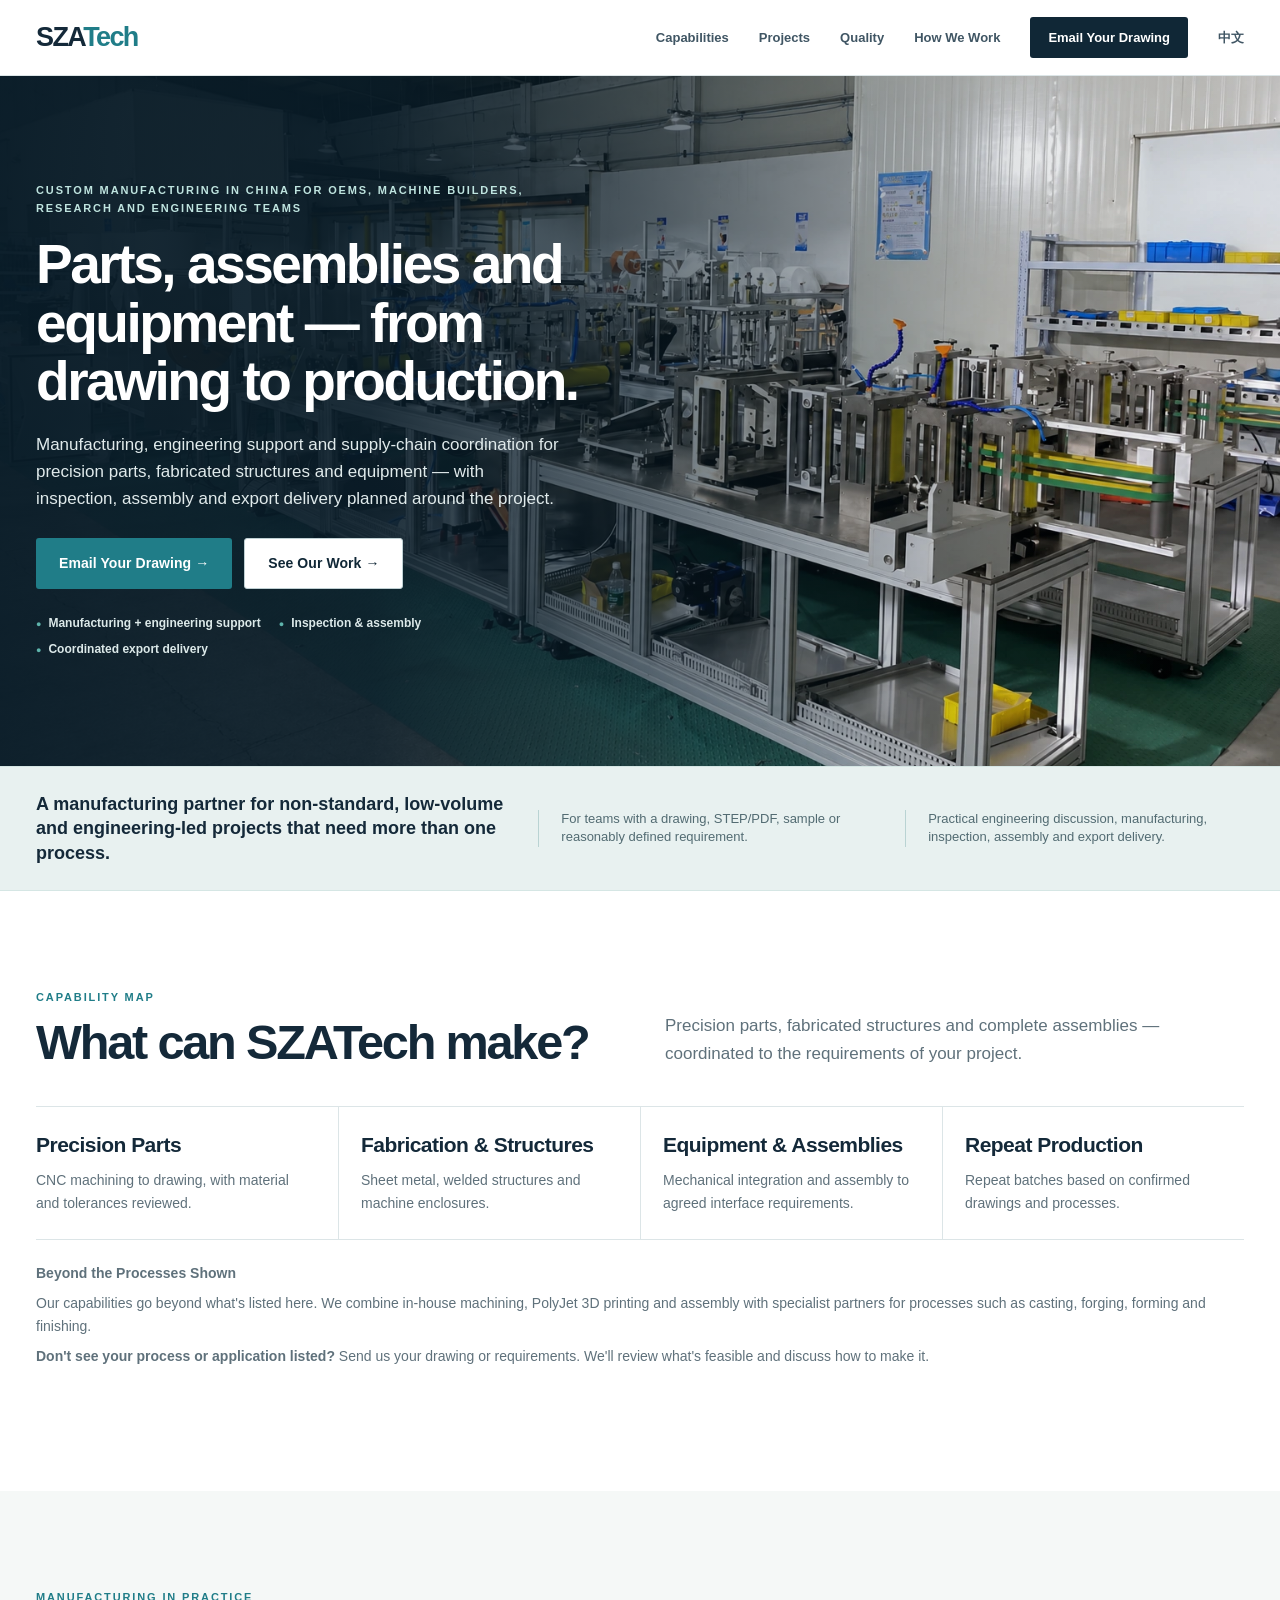
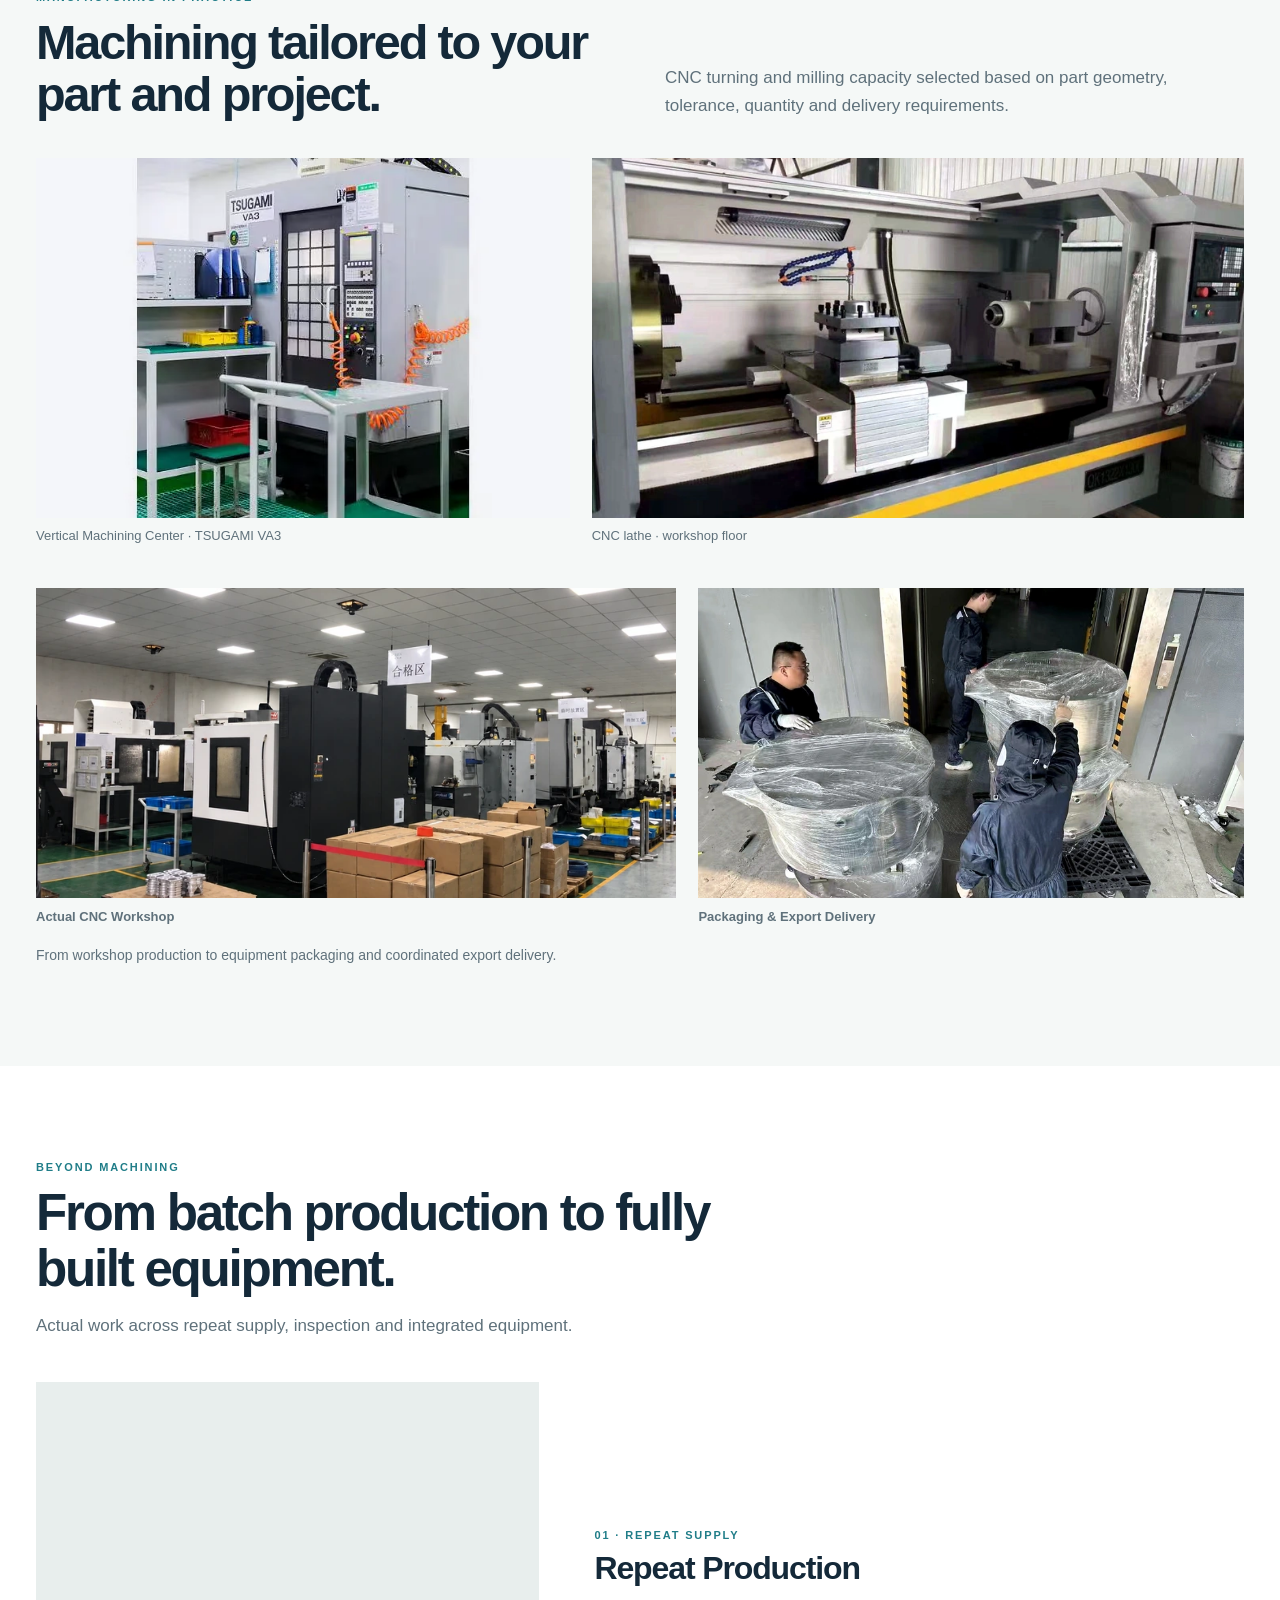
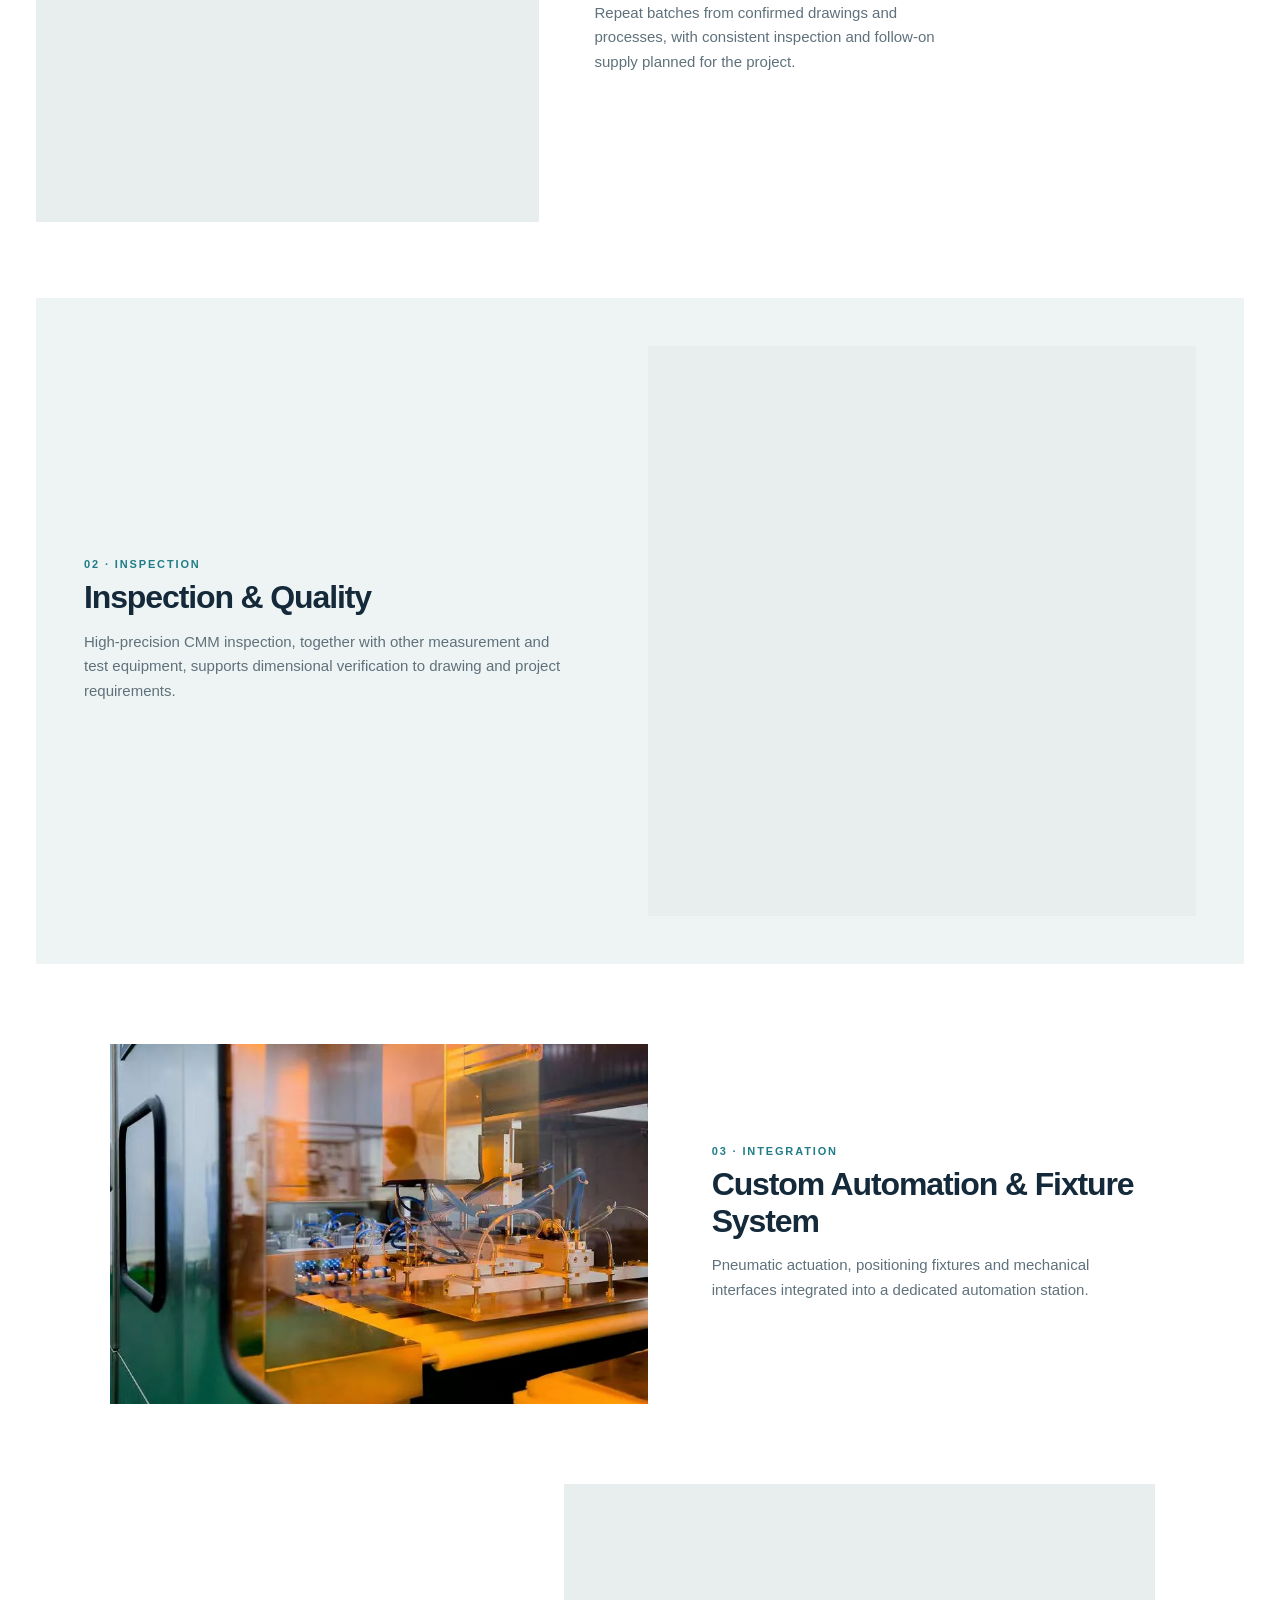
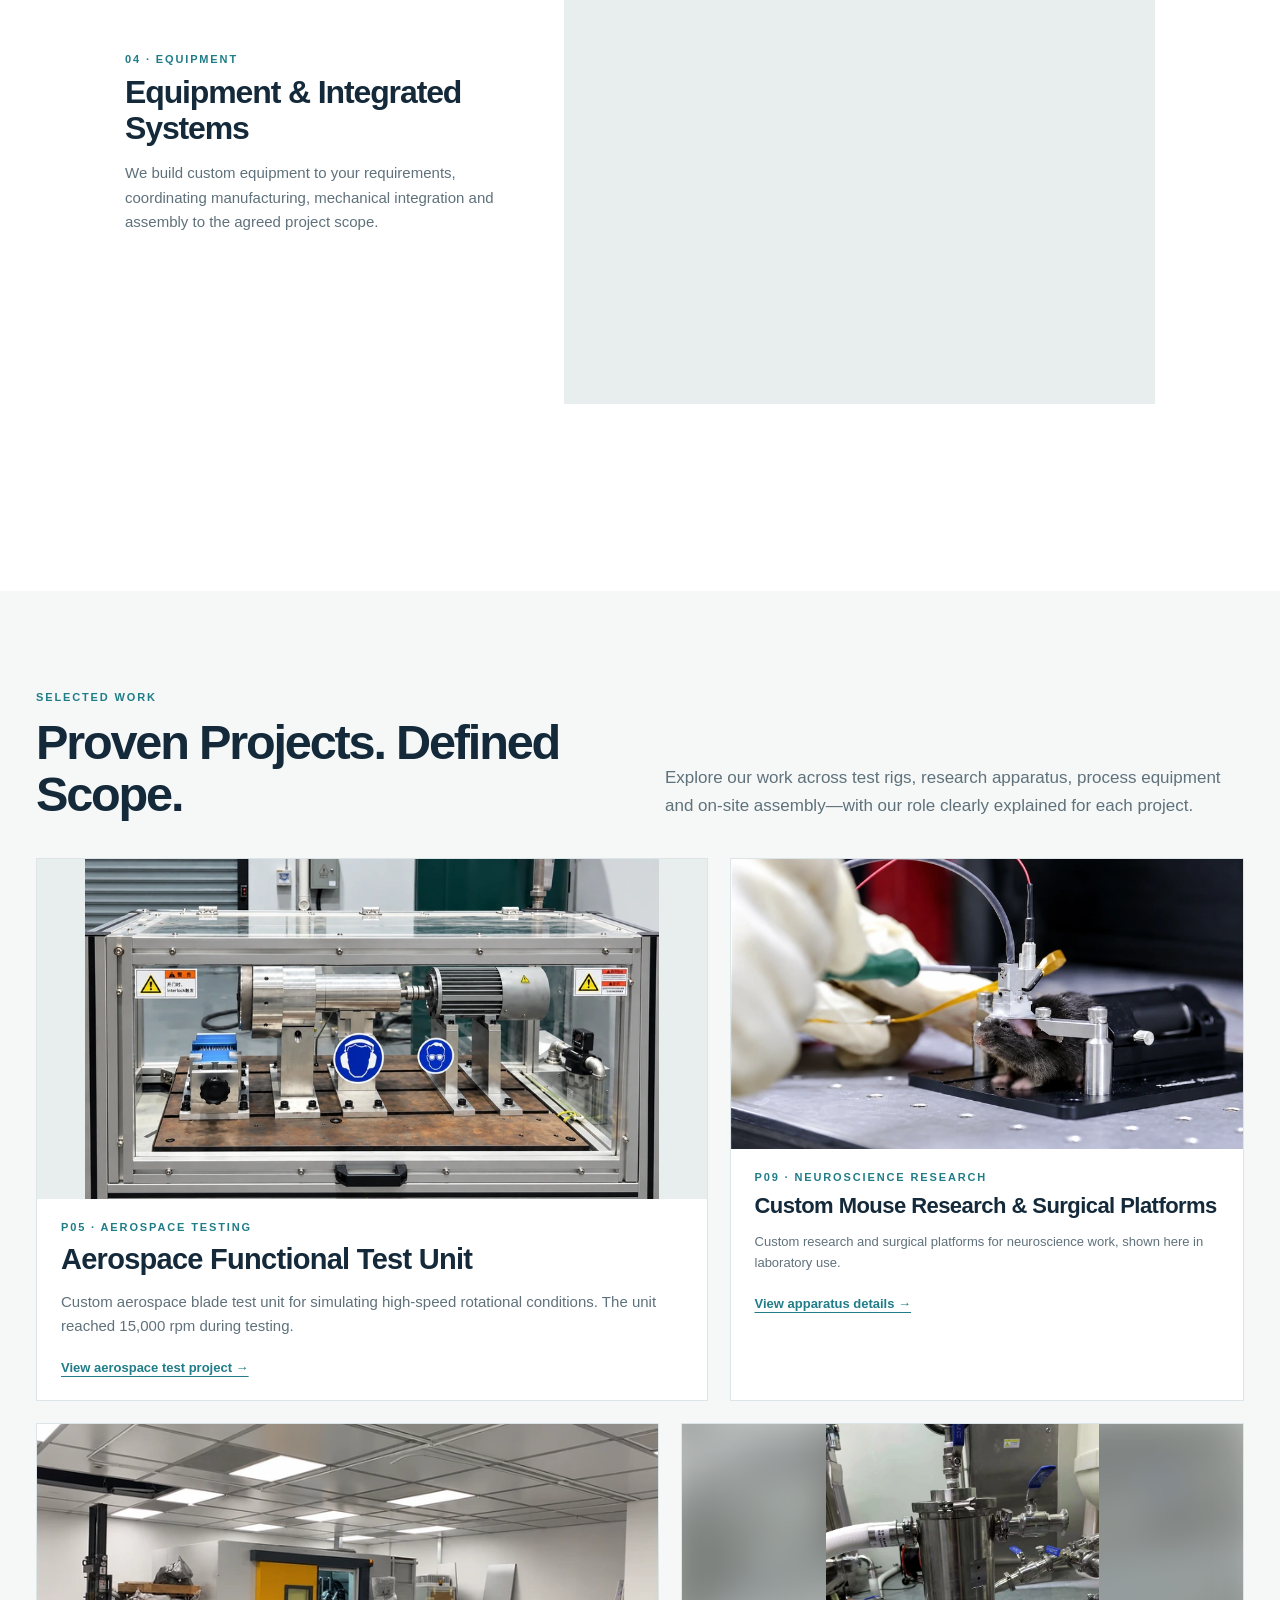
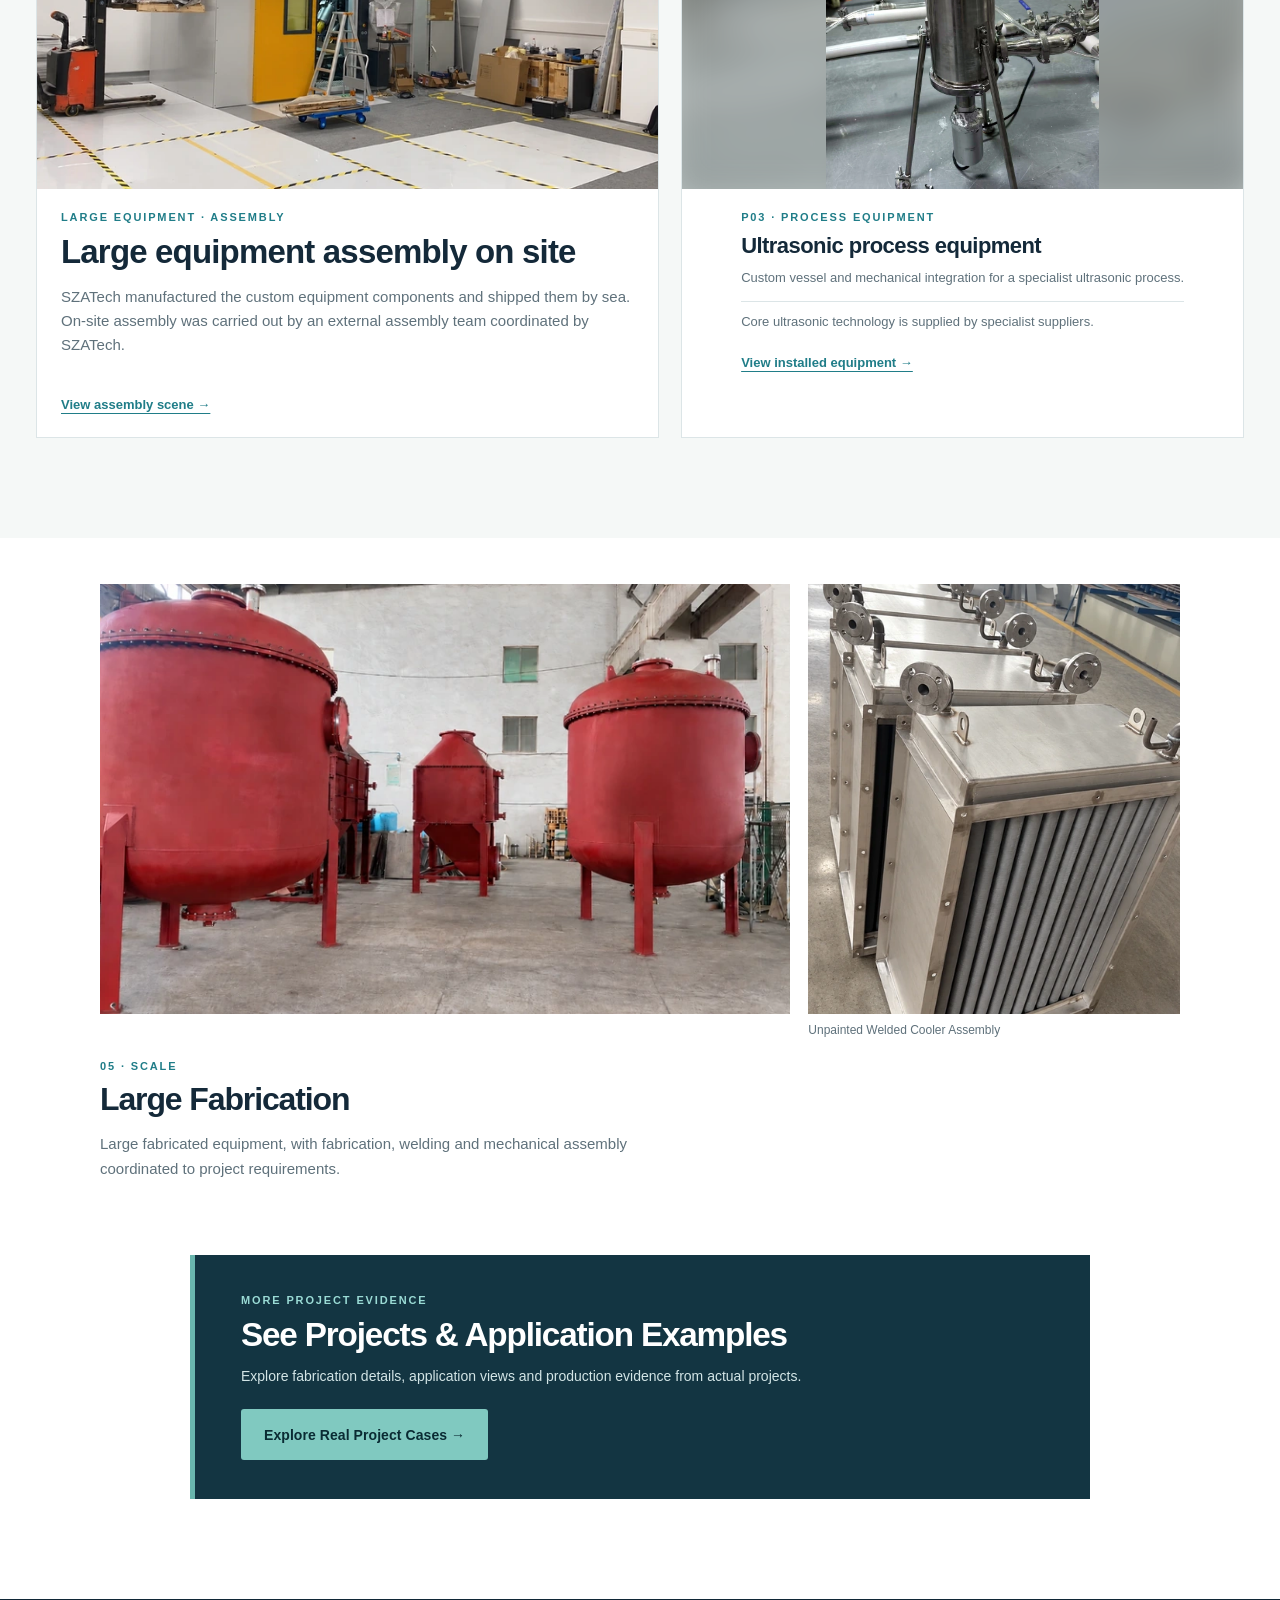
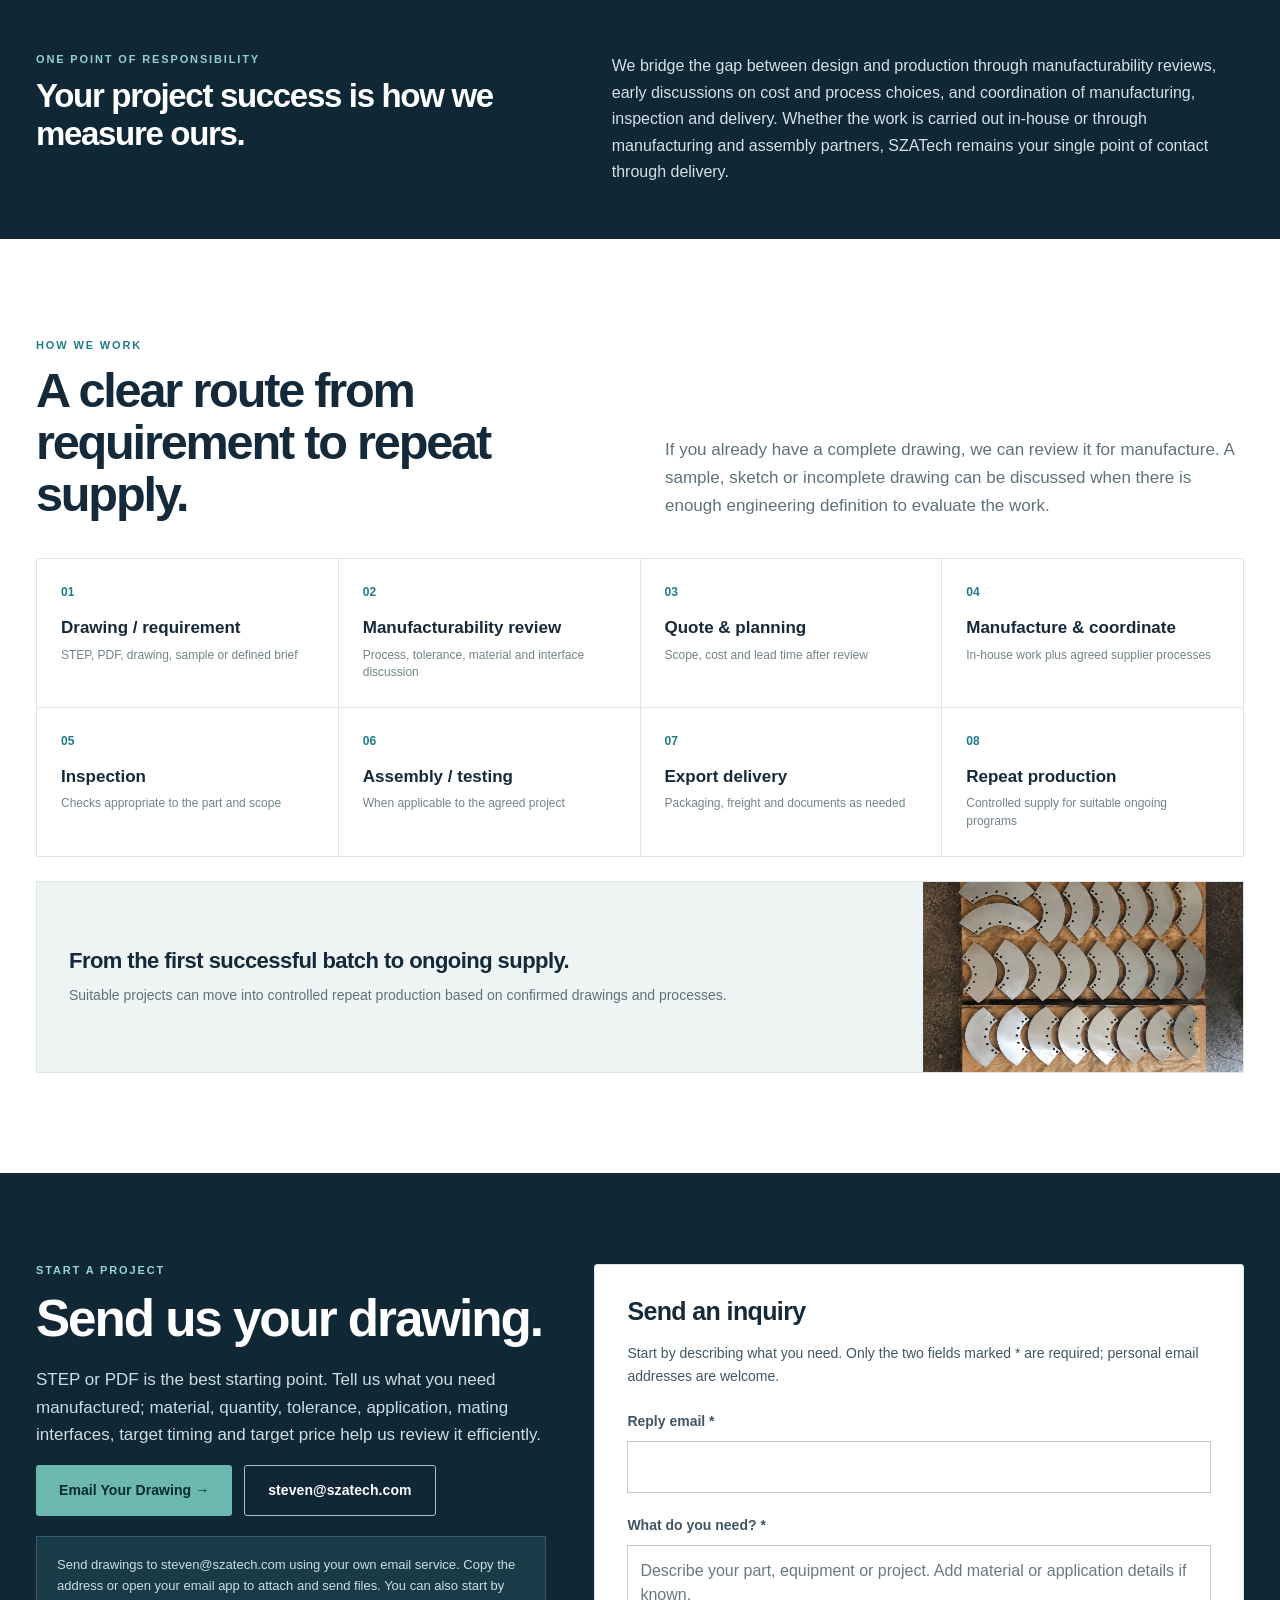
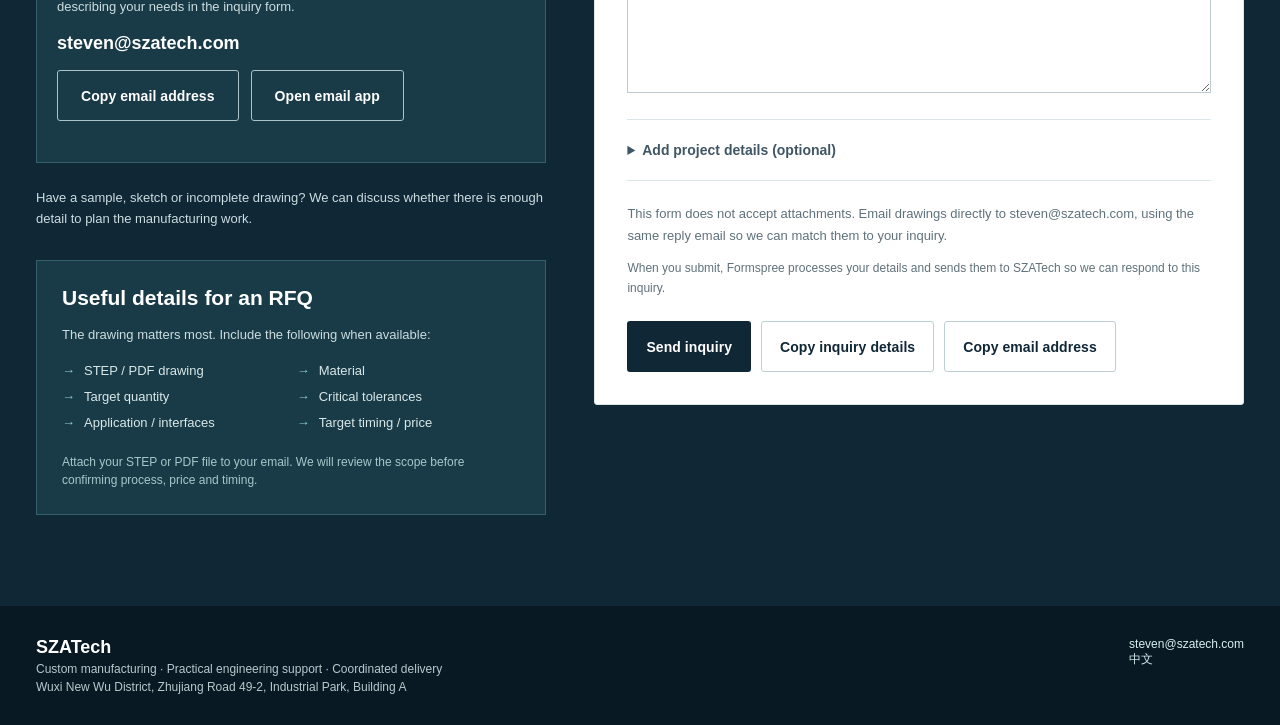
==== commit aaf7aca4: "Deployed 4ab2301 with MkDocs version: 1.6.1" ====
--- a/index.html
+++ b/index.html
@@ -1,4 +1,4 @@
-<!doctype html><html lang="en"><head><meta charset="utf-8"><meta name="viewport" content="width=device-width,initial-scale=1"><meta name="description" content="Custom manufacturing in China for non-standard, low-volume and engineering-led projects, including precision parts, fabricated structures, assemblies and equipment."><title>SZATech | Precision Parts, Equipment & Custom Manufacturing in China</title><link rel="stylesheet" href="assets/site.css"></head><body>
+<!doctype html><html lang="en"><head><meta charset="utf-8"><meta name="viewport" content="width=device-width,initial-scale=1"><meta name="description" content="Custom manufacturing in China for non-standard, low-volume and engineering-led projects, including precision parts, fabricated structures, assemblies and equipment."><title>SZATech | Precision Parts, Equipment & Custom Manufacturing in China</title><link rel="stylesheet" href="assets/site.css?v=20261018-1"></head><body>
 <header class="header"><div class="wrap header-inner"><a class="logo" href="#top" aria-label="SZATech">SZA<span>Tech</span></a><button class="mobile-toggle" aria-label="Open navigation" aria-expanded="false" aria-controls="main-nav">☰</button><nav class="nav" id="main-nav"><a href="#capabilities">Capabilities</a><a href="#work">Projects</a><a href="#quality">Quality</a><a href="#process">How We Work</a><a class="nav-cta" href="#contact-email-options">Email Your Drawing</a><a href="zh.html" lang="zh">中文</a></nav></div></header>
 <main id="top"><section class="hero hero-v13"><div class="wrap hero-grid"><div class="hero-copy"><div class="eyebrow">Custom manufacturing in China for OEMs, machine builders, research and engineering teams</div><h1>Parts, assemblies and equipment — from drawing to production.</h1><p class="lead">Manufacturing, engineering support and supply-chain coordination for precision parts, fabricated structures and equipment — with inspection, assembly and export delivery planned around the project.</p><div class="actions"><a class="button primary" href="#contact-email-options">Email Your Drawing →</a><a class="button ghost" href="#work">See Our Work →</a></div><div class="micro"><span>Manufacturing + engineering support</span><span>Inspection &amp; assembly</span><span>Coordinated export delivery</span></div></div><div class="hero-scene"><img src="assets/066-automation-line-refresh.webp" alt="Integrated automation and assembly line showing SZATech equipment and engineering capability" width="1536" height="1024" loading="eager" fetchpriority="high" srcset="assets/066-automation-line-refresh-w480.webp 480w, assets/066-automation-line-refresh-w800.webp 800w, assets/066-automation-line-refresh-w1200.webp 1200w, assets/066-automation-line-refresh.webp 1536w" sizes="100vw"></div></div></section>
 
@@ -41,7 +41,6 @@
 <h3 id="inquiry-title">Send an inquiry</h3>
 <p id="inquiry-intro">Start by describing what you need. Only the two fields marked * are required; personal email addresses are welcome.</p>
 <div class="inquiry-fields">
-<div class="inquiry-fields">
 <div class="inquiry-field inquiry-email"><label for="inquiry-email">Reply email <span aria-hidden="true">*</span></label><input id="inquiry-email" name="email" type="email" maxlength="254" autocomplete="email" required></div>
 <div class="inquiry-field inquiry-notes"><label for="inquiry-message">What do you need? <span aria-hidden="true">*</span></label><textarea id="inquiry-message" name="message" maxlength="3000" rows="5" placeholder="Describe your part, equipment or project. Add material or application details if known." required></textarea></div>
 </div>
@@ -60,4 +59,4 @@
 <div id="inquiry-manual" class="inquiry-manual" hidden><label for="inquiry-manual-text">If automatic copying is unavailable, select and copy your inquiry details below:</label><textarea id="inquiry-manual-text" readonly rows="12"></textarea></div>
 <noscript><p>Enable JavaScript to use the online form, or email steven@szatech.com directly.</p></noscript></form></div></section></main>
 <footer class="footer"><div class="wrap"><div><strong>SZATech</strong><p>Custom manufacturing · Practical engineering support · Coordinated delivery</p><p>Wuxi New Wu District, Zhujiang Road 49-2, Industrial Park, Building A</p></div><div><a href="#contact-email-options">steven@szatech.com</a><br><a href="zh.html">中文</a></div></div></footer>
-<script>const b=document.querySelector('.mobile-toggle'),n=document.querySelector('.nav');b.addEventListener('click',()=>{let open=n.classList.toggle('open');b.setAttribute('aria-expanded',open)});n.querySelectorAll('a').forEach(a=>a.addEventListener('click',()=>{n.classList.remove('open');b.setAttribute('aria-expanded','false')}));</script><script src="assets/inquiry.js" defer></script></body></html>
+<script>const b=document.querySelector('.mobile-toggle'),n=document.querySelector('.nav');b.addEventListener('click',()=>{let open=n.classList.toggle('open');b.setAttribute('aria-expanded',open)});n.querySelectorAll('a').forEach(a=>a.addEventListener('click',()=>{n.classList.remove('open');b.setAttribute('aria-expanded','false')}));</script><script src="assets/inquiry.js?v=20261018-1" defer></script></body></html>
